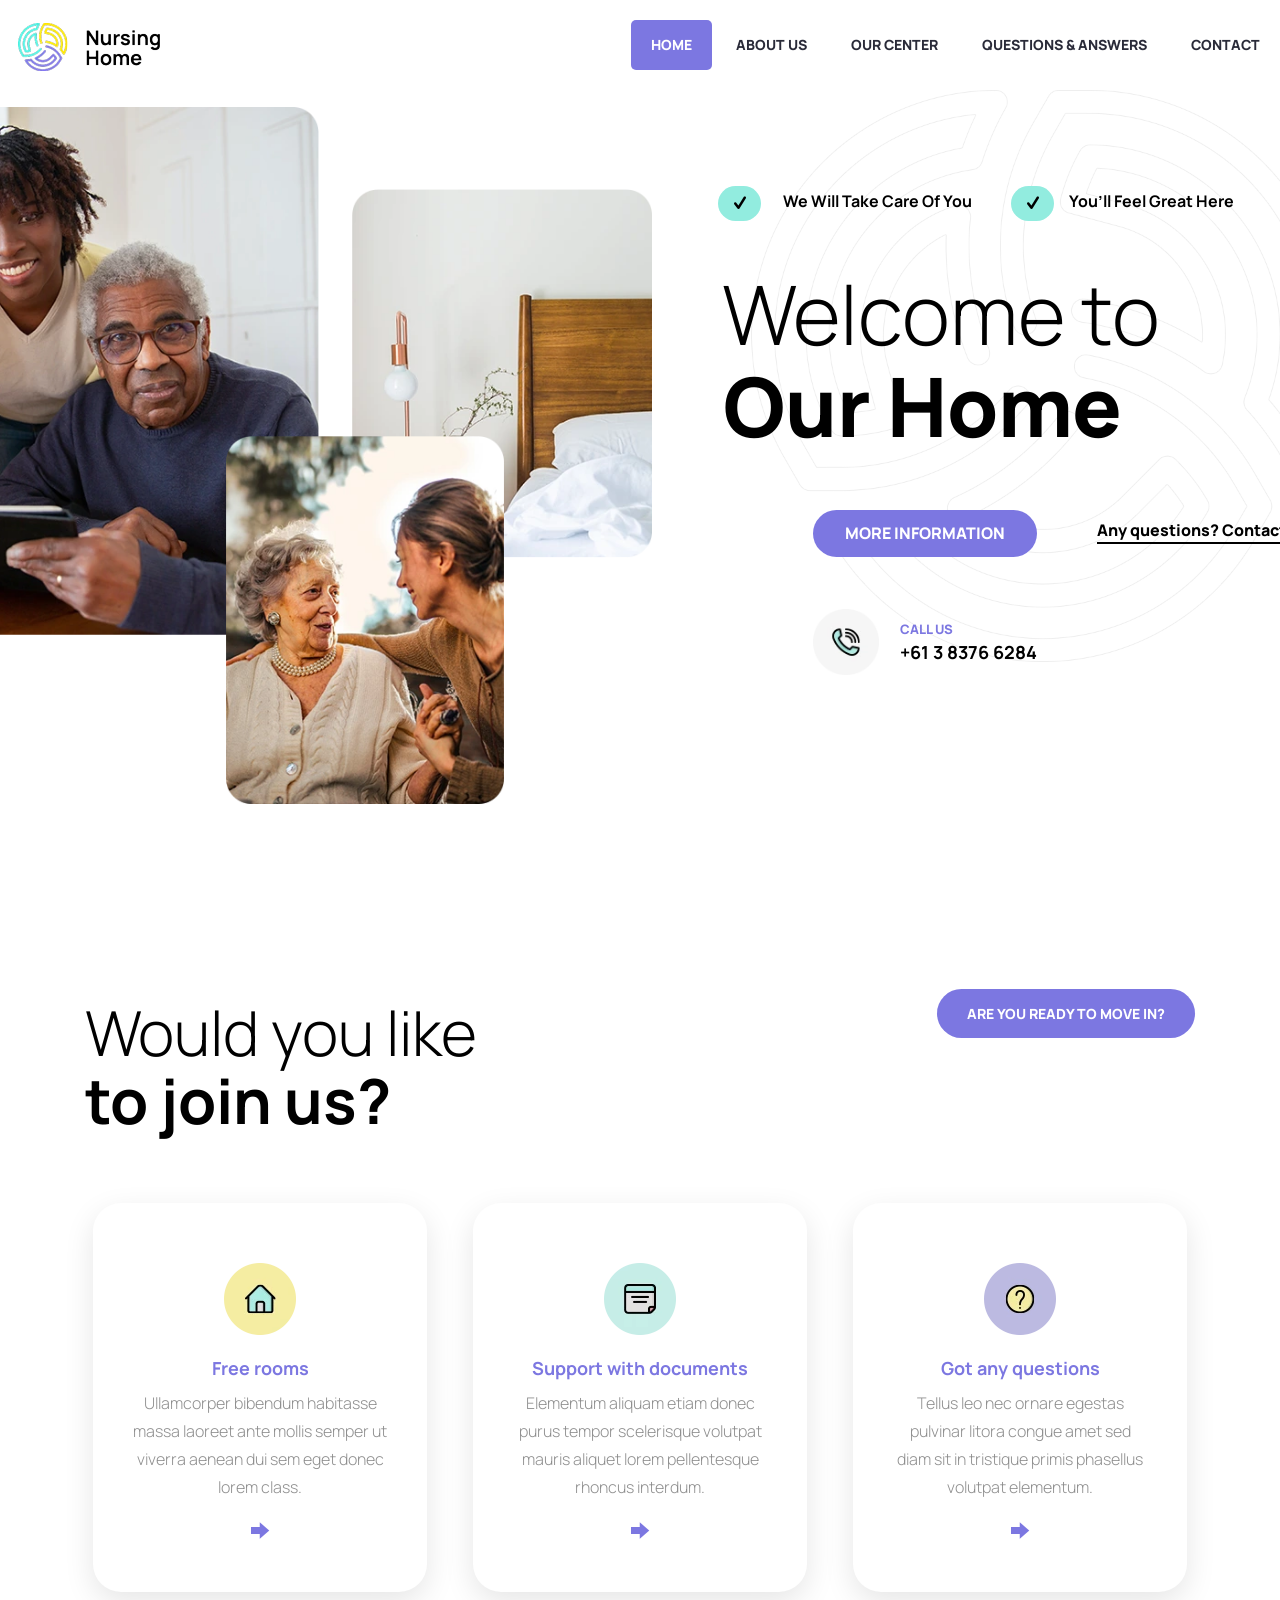
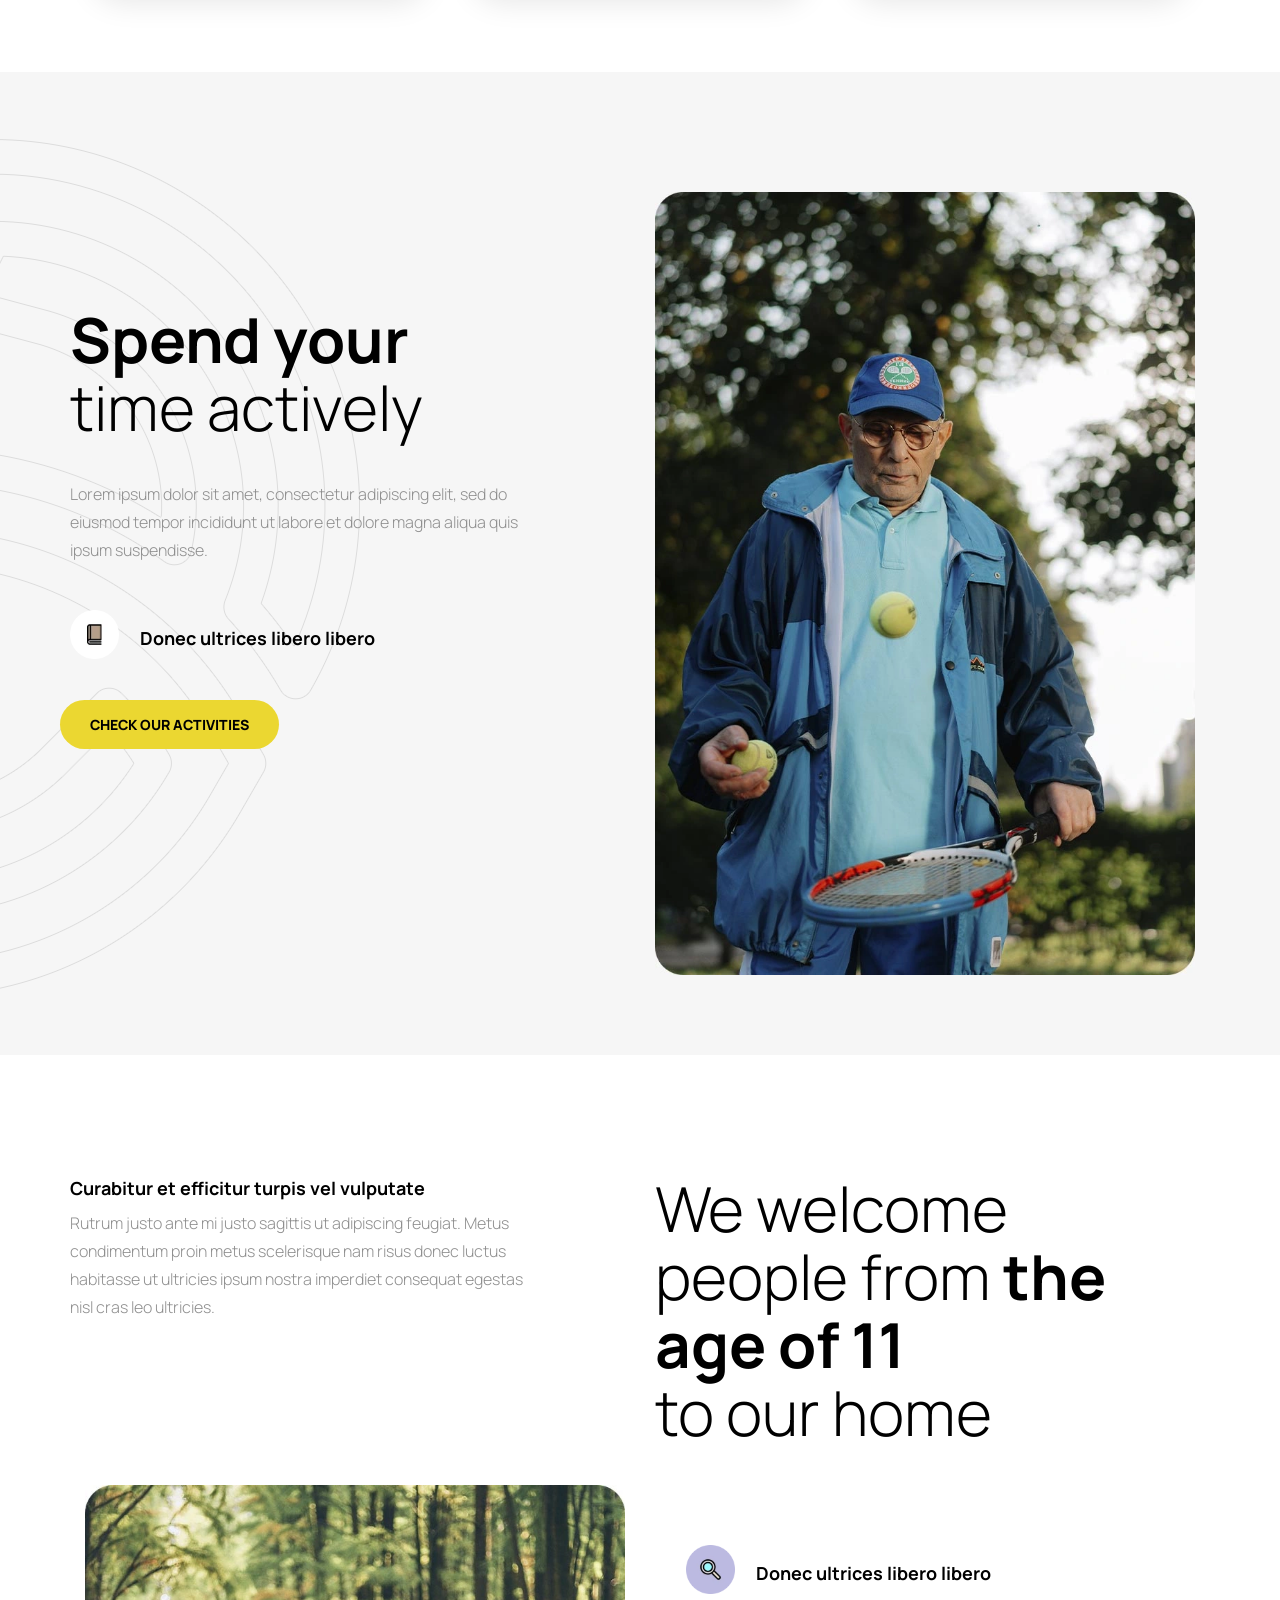
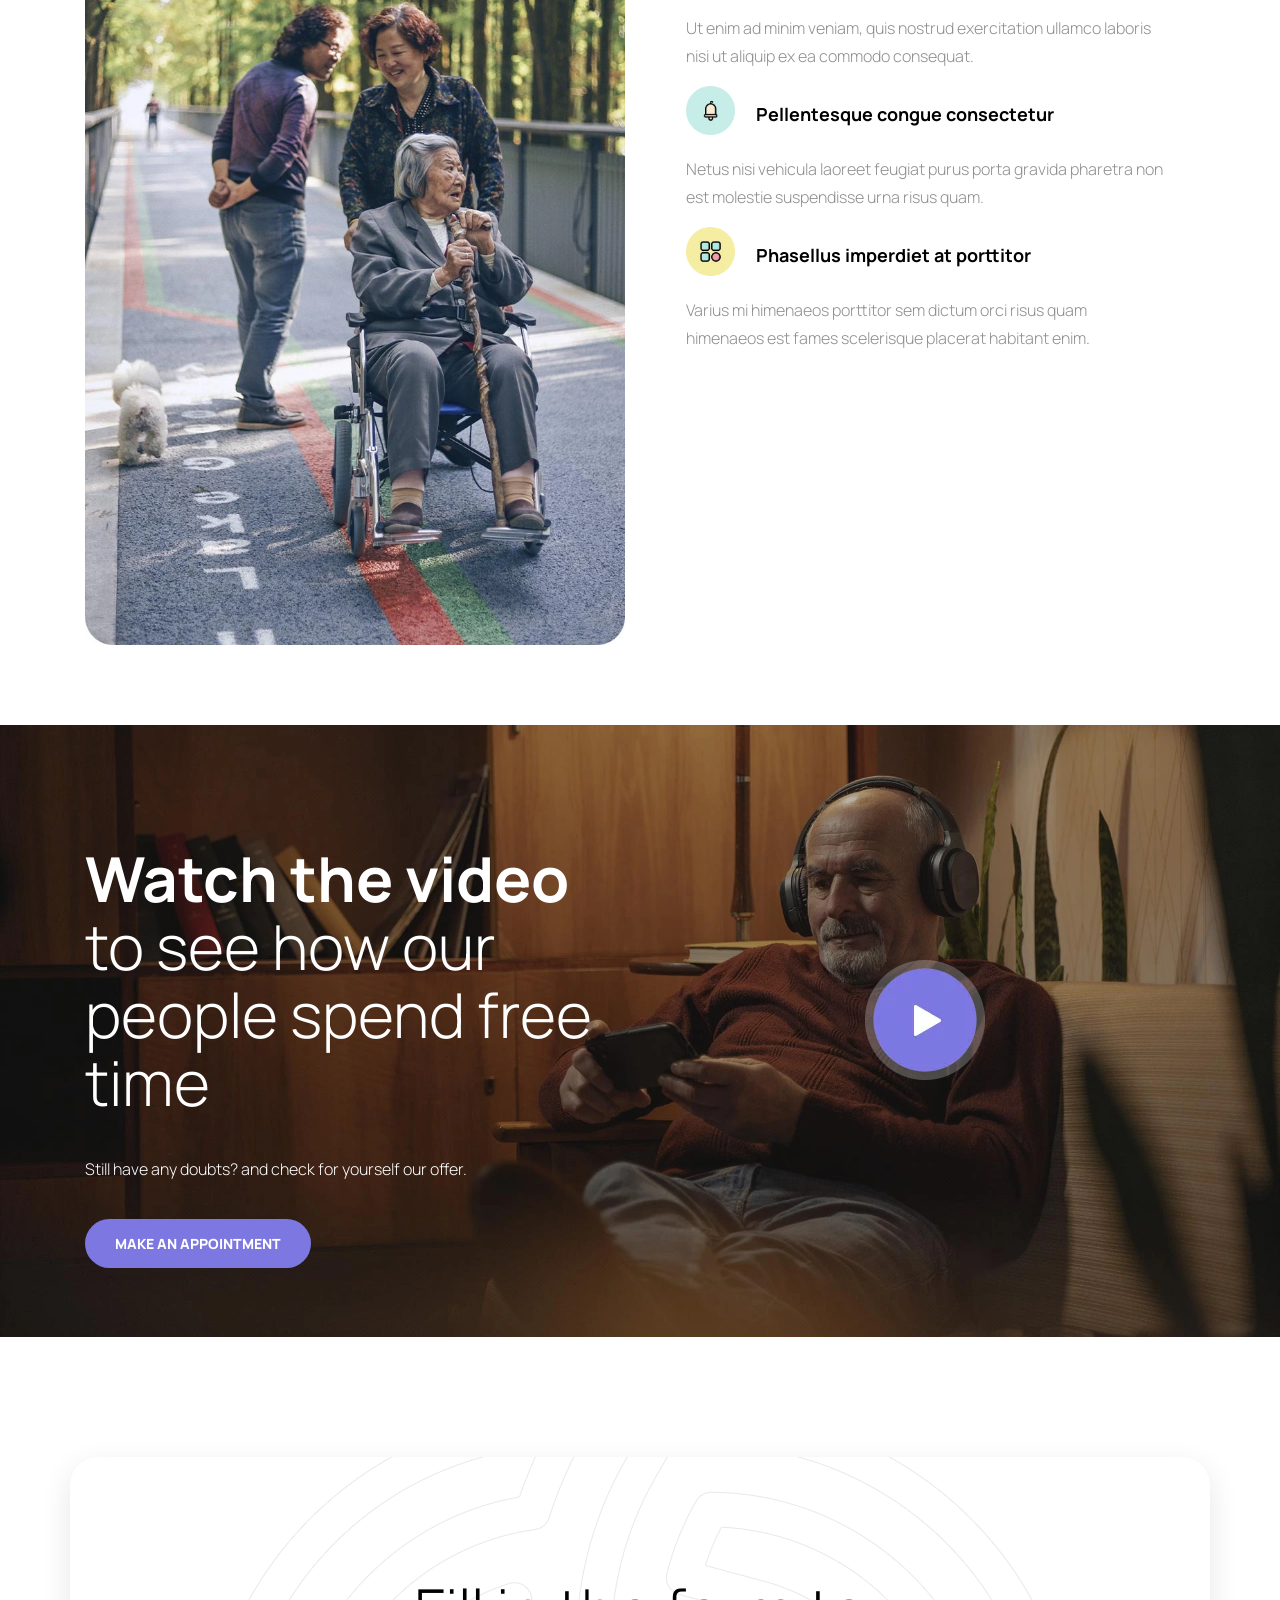
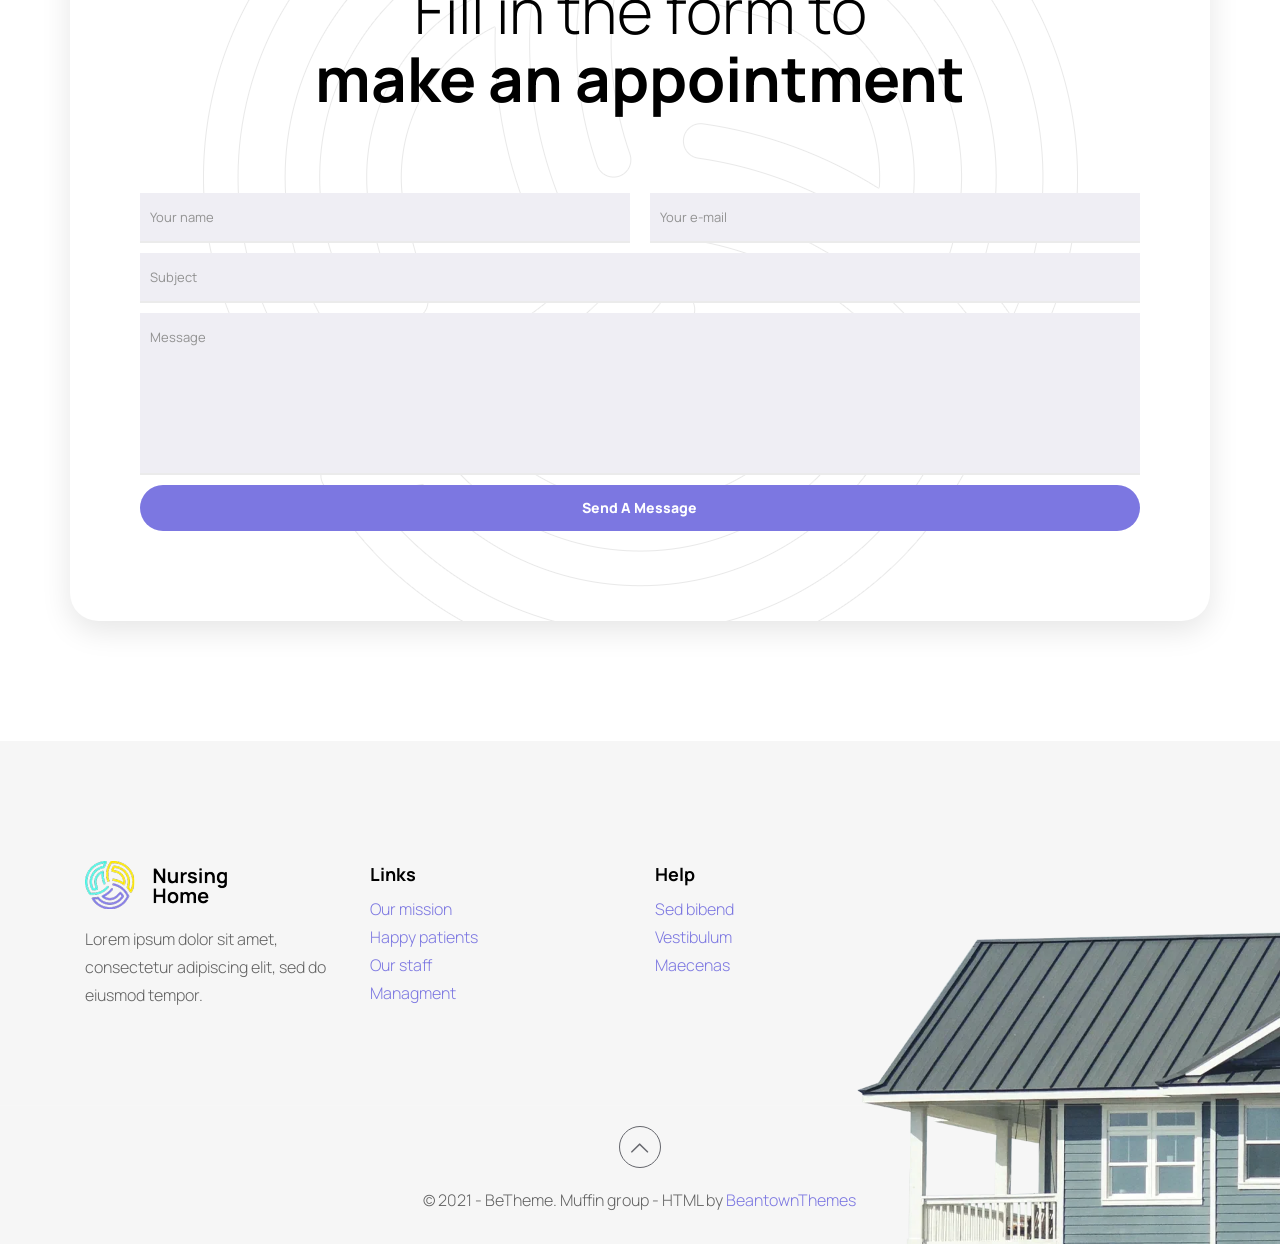
==== index.html @ b032a8e7 "setup baru" ====
<!DOCTYPE html>
<!--[if lt IE 7]><html class="no-js lt-ie10 lt-ie9 lt-ie8 lt-ie7"> <![endif]-->
<!--[if IE 7]><html class="no-js lt-ie10 lt-ie9 lt-ie8"> <![endif]-->
<!--[if IE 8]><html class="no-js lt-ie10 lt-ie9"> <![endif]-->
<!--[if IE 9]><html class="no-js lt-ie10"> <![endif]-->
<!--[if gt IE 8]><!-->
<html class="no-js">
<!--<![endif]-->

<head>
	<!-- Basic Page Needs -->
	<meta charset="utf-8">
	<title>Be</title>
	<meta name="description" content="">
	<meta name="author" content="">
	<!-- Mobile Specific Metas -->
	<meta name="viewport" content="width=device-width, initial-scale=1, maximum-scale=1">
	<!-- Favicons -->
	<link rel="shortcut icon" href="content/nursinghome/images/favicon.ico">
	<!-- FONTS -->
	<link rel='stylesheet' href='https://fonts.googleapis.com/css?family=Manrope:100,200,300,400,400italic,500,600,700,700italic,900'>
	<link rel='stylesheet' href='https://fonts.googleapis.com/css?family=Montserrat:100,200,300,400,400italic,500,600,700,700italic,900'>
	<!-- Bootstrap core CSS -->
	<link href="css/bootstrap.min.css" rel="stylesheet">
	<!--CSS -->
	<link rel='stylesheet' href='content/nursinghome/css/structure.css'>
	<link rel='stylesheet' href='content/nursinghome/css/nursinghome.css'>
	<!-- Revolution Slider -->
	<link rel="stylesheet" href="plugins/rs-plugin-6.custom/css/rs6.css"> </head>

<body class="home page template-slider style-simple button-custom layout-full-width no-content-padding no-shadows header-classic header-fw sticky-header sticky-tb-color ab-hide subheader-both-center menu-highlight menuo-right menuo-no-borders footer-copy-center mobile-tb-center mobile-side-slide mobile-mini-mr-ll tablet-sticky mobile-header-mini mobile-sticky be-page-10">
	<div id="Wrapper">
		<div id="Header_wrapper">
			<header id="Header">
				<div id="Top_bar">
					<div class="row">
						<div class="column one">
							<div class="top_bar_left clearfix">
								<div class="logo">
									<a id="logo" href="index-nursinghome.html" title="Nursinghome - Betheme" data-height="60" data-padding="15"><img class="logo-main scale-with-grid" src="content/nursinghome/images/nursinghome.webp" data-retina="content/nursinghome/images/retina-nursinghome.webp" data-height="48" alt="nursinghome" /><img class="logo-sticky scale-with-grid" src="content/nursinghome/images/nursinghome.webp" data-retina="content/nursinghome/images/retina-nursinghome.webp" data-height="48" alt="nursinghome" /><img class="logo-mobile scale-with-grid" src="content/nursinghome/images/nursinghome.webp" data-retina="content/nursinghome/images/retina-nursinghome.webp" data-height="48" alt="nursinghome" /><img class="logo-mobile-sticky scale-with-grid" src="content/nursinghome/images/nursinghome.webp" data-retina="content/nursinghome/images/retina-nursinghome.webp" data-height="48" alt="nursinghome" /></a>
								</div>
								<div class="menu_wrapper">
									<nav id="menu">
										<ul id="menu-main-menu" class="menu menu-main">
											<li class="current-menu-item"> <a href="content/nursinghome/index-nursinghome.html"><span>HOME</span></a> </li>
											<li> <a href="content/nursinghome/about.html"><span>ABOUT US</span></a> </li>
											<li> <a href="content/nursinghome/center.html"><span>OUR CENTER</span></a> </li>
											<li> <a href="content/nursinghome/QA.html"><span>QUESTIONS &#038; ANSWERS</span></a> </li>
											<li> <a href="content/nursinghome/contact.html"><span>CONTACT</span></a> </li>
										</ul>
									</nav><a class="responsive-menu-toggle" href="#" aria-label="Mobile menu"><i class="icon-menu-fine" aria-hidden="true"></i></a> </div>
							</div>
						</div>
					</div>
				</div>
				<div class="mfn-main-slider mfn-rev-slider">
					<!-- START Home Nursinghome REVOLUTION SLIDER 6.5.5 -->
					<p class="rs-p-wp-fix"></p>
					<rs-module-wrap id="rev_slider_1_1_wrapper" data-source="gallery" style="visibility:hidden;background:transparent;padding:0;margin:0px auto;margin-top:0;margin-bottom:0;">
						<rs-module id="rev_slider_1_1" data-version="6.5.5">
							<rs-slides>
								<rs-slide style="position: absolute;" data-key="rs-1" data-title="Slide" data-in="o:0;" data-out="a:false;"> <img src="content/nursinghome/images/dummy.png" class="rev-slidebg tp-rs-img rs-lazyload" data-lazyload="content/nursinghome/images/nursinghome-section-bg1.webp" data-bg="p:right top;f:contain;">
									<!--
										-->
									<rs-layer id="slider-1-slide-1-layer-0" data-type="image" data-rsp_ch="on" data-xy="x:c;xo:-560px,-560px,-100px,-100px;yo:19px,19px,16px,16px;" data-text="w:normal;s:20,20,9,9;l:0,0,12,12;" data-dim="w:417px,417px,300px,300px;h:578px,578px,416px,416px;" data-frame_999="o:0;st:w;" style="z-index:8;"><img src="content/nursinghome/images/dummy.png" class="tp-rs-img rs-lazyload" width="417" height="578" data-lazyload="content/nursinghome/images/nursinghome-slider-pic2.webp"> </rs-layer>
									<!--

										-->
									<rs-layer id="slider-1-slide-1-layer-1" data-type="image" data-rsp_ch="on" data-xy="x:c;xo:-300px,-300px,50px,50px;yo:379px,379px,281px,281px;" data-text="w:normal;s:20,20,9,9;l:0,0,12,12;" data-dim="w:304px,304px,147px,147px;h:403px,403px,195px,195px;" data-frame_999="o:0;st:w;" style="z-index:10;"><img src="content/nursinghome/images/dummy.png" class="tp-rs-img rs-lazyload" width="304" height="403" data-lazyload="content/nursinghome/images/nursinghome-slider-pic3.webp"> </rs-layer>
									<!--

										-->
									<rs-layer id="slider-1-slide-1-layer-2" data-type="image" data-rsp_ch="on" data-xy="x:c;xo:-150px,-150px,150px,150px;yo:109px,109px,181px,181px;" data-text="w:normal;s:20,20,9,9;l:0,0,12,12;" data-dim="w:328px,328px,158px,158px;h:404px,404px,196px,196px;" data-frame_999="o:0;st:w;" style="z-index:9;"><img src="content/nursinghome/images/dummy.png" class="tp-rs-img rs-lazyload" width="328" height="404" data-lazyload="content/nursinghome/images/nursinghome-slider-pic1.webp"> </rs-layer>
									<!--

										-->
									<rs-layer id="slider-1-slide-1-layer-3" data-type="text" data-color="#7c77e1" data-rsp_ch="on" data-xy="xo:985px,985px,320px,320px;y:t,t,b,b;yo:580px,580px,104px,104px;" data-text="w:normal;s:14,14,20,20;l:20;fw:800;" data-frame_999="o:0;st:w;" style="z-index:19;font-family:'Manrope';"> CALL US </rs-layer>
									<!--

										-->
									<rs-layer id="slider-1-slide-1-layer-4" data-type="object" data-rsp_ch="on" data-xy="xo:50px,50px,24px,24px;yo:50px,50px,24px,24px;" data-text="w:normal;s:20,20,9,9;l:0,0,12,12;" data-frame_999="o:0;st:w;" style="z-index:11;font-family:'Roboto';"></rs-layer>
									<!--

										-->
									<rs-layer id="slider-1-slide-1-layer-5" data-type="text" data-color="#000000" data-rsp_ch="on" data-xy="x:c;xo:110px,110px,53px,53px;yo:105px,105px,50px,50px;" data-text="w:normal;s:20,20,9,9;l:25,25,12,12;fw:700;a:center;" data-vbility="t,t,f,t" data-padding="t:7,7,3,3;r:10,10,5,5;b:7,7,3,3;l:10,10,5,5;" data-border="bor:45px,45px,45px,45px;" data-frame_999="o:0;st:w;" style="z-index:13;background-color:#92ecdf;font-family:'Roboto';"> <i class="icon-check"></i> </rs-layer>
									<!--

										-->
									<rs-layer id="slider-1-slide-1-layer-6" data-type="text" data-color="#000000" data-rsp_ch="on" data-xy="x:c;xo:260px,260px,416px,416px;yo:110px,110px,53px,53px;" data-text="w:normal;s:18,18,8,8;l:25,25,12,12;fw:700;" data-vbility="t,t,f,t" data-frame_999="o:0;st:w;" style="z-index:17;font-family:'Manrope';"> We Will Take Care Of You </rs-layer>
									<!--

										-->
									<rs-layer id="slider-1-slide-1-layer-7" data-type="text" data-color="#000000" data-rsp_ch="on" data-xy="x:c;xo:430px,430px,208px,208px;yo:105px,105px,50px,50px;" data-text="w:normal;s:20,20,9,9;l:25,25,12,12;fw:700;a:center;" data-vbility="t,t,f,t" data-padding="t:7,7,3,3;r:10,10,5,5;b:7,7,3,3;l:10,10,5,5;" data-border="bor:45px,45px,45px,45px;" data-frame_999="o:0;st:w;" style="z-index:12;background-color:#92ecdf;font-family:'Roboto';"> <i class="icon-check"></i> </rs-layer>
									<!--

										-->
									<rs-layer id="slider-1-slide-1-layer-8" data-type="text" data-color="#000000" data-rsp_ch="on" data-xy="x:c;xo:560px,560px,271px,271px;yo:110px,110px,53px,53px;" data-text="w:normal;s:18,18,8,8;l:25,25,12,12;fw:700;" data-vbility="t,t,f,t" data-frame_999="o:0;st:w;" style="z-index:14;font-family:'Manrope';"> You’ll Feel Great Here </rs-layer>
									<!--

										-->
									<rs-layer id="slider-1-slide-1-layer-9" data-type="text" data-color="#000000" data-rsp_ch="on" data-xy="x:c;xo:330px,330px,0,330px;y:t,t,b,b;yo:200px,200px,385px,385px;" data-text="w:normal;s:90;l:92,92,90,90;fw:300;" data-frame_999="o:0;st:w;" style="z-index:16;font-family:'Manrope';"> Welcome to </rs-layer>
									<!--

										-->
									<rs-layer id="slider-1-slide-1-layer-10" data-type="text" data-color="#000000" data-rsp_ch="on" data-xy="x:c;xo:310px,310px,0,310px;y:t,t,b,b;yo:300px,300px,294px,294px;" data-text="w:normal;s:90;l:92,92,90,90;fw:800;" data-frame_999="o:0;st:w;" style="z-index:15;font-family:'Manrope';"> Our Home </rs-layer>
									<!--

										--><a id="slider-1-slide-1-layer-11" class="rs-layer rev-btn" href="content/nursinghome/about.html" target="_self" data-type="button" data-rsp_ch="on" data-xy="x:l,l,c,c;xo:890px,890px,0,890px;y:t,t,b,b;yo:460px,460px,224px,224px;" data-text="w:normal;s:18,18,25,25;l:40,40,25,25;fw:800;" data-dim="minh:0px,0px,none,0px;" data-padding="t:5,5,10,10;r:35,35,32,32;b:5,5,10,10;l:35,35,32,32;" data-border="bor:36px,36px,36px,36px;" data-frame_999="o:0;st:w;" data-frame_hover="c:#fff;bgc:#6660dc;gs:sliding;bor:36px,36px,36px,36px;bri:120%;" style="z-index:20;background-color:#7c77e1;font-family:'Manrope';">MORE INFORMATION </a>
									<!--

										--><a id="slider-1-slide-1-layer-12" class="rs-layer" href="content/nursinghome/contact.html" target="_self" data-type="text" data-color="#000000" data-rsp_ch="on" data-xy="x:l,l,c,c;xo:1200px,1200px,0,1200px;y:t,t,b,b;yo:470px,470px,154px,154px;" data-text="w:normal;s:18,18,20,20;l:25,25,24,24;fw:800;" data-border="bos:solid;boc:#000;bow:0,0,2px,0;" data-frame_999="o:0;st:w;" style="z-index:21;font-family:'Manrope';">Any questions? Contact us </a>
									<!--

										-->
									<rs-layer id="slider-1-slide-1-layer-13" data-type="image" data-rsp_ch="on" data-xy="xo:890px,890px,240px,240px;y:t,t,b,b;yo:568px,568px,64px,64px;" data-text="w:normal;s:20,20,9,9;l:0,0,12,12;" data-dim="w:72px,72px,60px,60px;h:72px,72px,60px,60px;" data-frame_999="o:0;st:w;" style="z-index:22;"><img src="content/nursinghome/images/dummy.png" class="tp-rs-img rs-lazyload" width="72" height="72" data-lazyload="content/nursinghome/images/nursinghome-home-icon1.webp"> </rs-layer>
									<!--

										--><a id="slider-1-slide-1-layer-14" class="rs-layer" href="tel:+61383766284" target="_self" data-type="text" data-color="#000000" data-rsp_ch="on" data-xy="xo:985px,985px,320px,320px;y:t,t,b,b;yo:605px,605px,64px,64px;" data-text="w:normal;s:20,20,24,24;l:20,20,24,24;fw:700;" data-frame_999="o:0;st:w;" style="z-index:18;font-family:'Manrope';">+61 3 8376 6284 </a>
									<!--
										-->
								</rs-slide>
							</rs-slides>
						</rs-module>
					</rs-module-wrap>
					<!-- END REVOLUTION SLIDER -->
				</div>
			</header>
		</div>
		<div id="Content">
			<div class="section mcb-section equal-height-wrap container" style="padding-top:40px;padding-bottom:40px">
				<div class="row">
					<div class="col-md-6 valign-top clearfix" data-col="one-second">
						<div class="column_attr clearfix mobile_align_center">
							<h2>Would you like
														<br/>
														<b>to join us?</b></h2> </div>
					</div>
					<div class="col-md-6 valign-bottom clearfix" data-col="one-second">
						<div class="column_attr clearfix align_right mobile_align_center"> <a class="button button_size_2 button_theme" href="content/nursinghome/QA.html"><span class="button_label">ARE YOU READY TO MOVE IN?</span></a> </div>
					</div>
				</div>
			</div>
			<div class="section mcb-section container" style="padding-bottom:80px">
				<div class="row text-center">
					<div class="col-12">
						<hr class="no_line" style="margin:0 auto 20px"> </div>
					<div class="col-md-4" data-col="one-third" style="padding:0 2%">
						<div class="hover_color">
							<div class="hover_color_bg">
								<a href="content/nursinghome/center.html">
									<div class="hover_color_wrapper" style="padding:60px 40px 45px;"><img class="scale-with-grid" src="content/nursinghome/images/nursinghome-home-icon2.webp" />
										<hr class="no_line" style="margin: 0 auto 20px auto" />
										<h5 style="color: #7c77e1">Free rooms </h5>
										<p style="color: #8f8f8f;"> Ullamcorper bibendum habitasse massa laoreet ante mollis semper ut viverra aenean dui sem eget donec lorem class. </p>
										<hr class="no_line" style="margin: 0 auto 10px auto" /> <span class="single_icon themecolor"><i style="font-size:25px;line-height:25px;" class="icon-right"></i></span> </div>
								</a>
							</div>
						</div>
					</div>
					<div class="col-md-4" data-col="one-third" style="padding:0 2%">
						<div class="hover_color">
							<div class="hover_color_bg">
								<a href="content/nursinghome/contact.html">
									<div class="hover_color_wrapper" style="padding:60px 40px 45px;"><img class="scale-with-grid" src="content/nursinghome/images/nursinghome-home-icon4.webp" />
										<hr class="no_line" style="margin: 0 auto 20px auto" />
										<h5 style="color: #7c77e1">Support with documents</h5>
										<p style="color: #8f8f8f;"> Elementum aliquam etiam donec purus tempor scelerisque volutpat mauris aliquet lorem pellentesque rhoncus interdum. </p>
										<hr class="no_line" style="margin: 0 auto 10px auto" /> <span class="single_icon themecolor"><i style="font-size:25px;line-height:25px;" class="icon-right"></i></span> </div>
								</a>
							</div>
						</div>
					</div>
					<div class="col-md-4" data-col="one-third" style="padding:0 2%">
						<div class="hover_color">
							<div class="hover_color_bg">
								<a href="content/nursinghome/QA.html">
									<div class="hover_color_wrapper" style="padding:60px 40px 45px;"><img class="scale-with-grid" src="content/nursinghome/images/nursinghome-home-icon3.webp" />
										<hr class="no_line" style="margin: 0 auto 20px auto" />
										<h5 style="color: #7c77e1">Got any questions</h5>
										<p style="color: #8f8f8f;"> Tellus leo nec ornare egestas pulvinar litora congue amet sed diam sit in tristique primis phasellus volutpat elementum. </p>
										<hr class="no_line" style="margin: 0 auto 10px auto" /> <span class="single_icon themecolor"><i style="font-size:25px;line-height:25px;" class="icon-right"></i></span> </div>
								</a>
							</div>
						</div>
					</div>
				</div>
			</div>
			<div class="section mcb-section equal-height-wrap" style="padding-top:120px;padding-bottom:80px;background-color:#f6f6f6;background-image:url(content/nursinghome/images/nursinghome-section-bg2.webp);background-repeat:no-repeat;background-position:left center">
				<div class="container">
					<div class="row">
						<div class="col-md-6 valign-middle clearfix" data-col="one-second" style="padding:10% 10% 0 0">
							<div class="row">
								<div class="col-12">
									<h2><b>Spend your </b>
														<br/>
														time actively </h2> </div>
								<div class="col-12">
									<hr class="no_line" style="margin: 0 auto 30px auto" /> </div>
								<div class="col-12">
									<p> Lorem ipsum dolor sit amet, consectetur adipiscing elit, sed do eiusmod tempor incididunt ut labore et dolore magna aliqua quis ipsum suspendisse. </p>
								</div>
								<div class="col-12">
									<hr class="no_line" style="margin: 0 auto 30px auto" /> </div>
								<div class="col-12">
									<div class="column_attr clearfix bg-contain" style="background-image:url('content/nursinghome/images/nursinghome-home-icon5.webp');background-repeat:no-repeat;background-position:left top;padding:15px 0 0px 70px;">
										<h5>Donec ultrices libero libero</h5> </div>
								</div>
								<div class="col-12">
									<hr class="no_line" style="margin: 0 auto 50px auto" /> </div>
								<div class="column mcb-column one column_button"> <a class="button button_size_2" href="content/nursinghome/about.html"><span class="button_label">CHECK OUR ACTIVITIES</span></a> </div>
							</div>
						</div>
						<div class="col-md-6 valign-top clearfix" data-col="one-second">
							<div class="image_frame image_item no_link scale-with-grid no_border">
								<div class="image_wrapper"><img class="scale-with-grid" src="content/nursinghome/images/nursinghome-home-pic1.webp" alt="nursinghome-home-pic1" width="780" height="1131" /> </div>
							</div>
						</div>
					</div>
				</div>
			</div>
			<div class="section mcb-section container" style="padding-top:120px;padding-bottom:80px">
				<div class="row">
					<div class="col-md-6 valign-top clearfix" data-col="one-second" style="padding:0 10% 0 0">
						<div class="column_attr clearfix mobile_align_center">
							<h5>Curabitur et efficitur turpis vel vulputate</h5>
							<p> Rutrum justo ante mi justo sagittis ut adipiscing feugiat. Metus condimentum proin metus scelerisque nam risus donec luctus habitasse ut ultricies ipsum nostra imperdiet consequat egestas nisl cras leo ultricies. </p>
						</div>
					</div>
					<div class="col-md-6 valign-top clearfix" data-col="one-second">
						<div class="column_attr clearfix mobile_align_center">
							<h2>We welcome people from <b>the age of <span class="counter-inline animate-math"><span class="number" data-to="52">52</span></span></b>
														<br/>
														to our home</h2> </div>
					</div>
					<div class="col-12">
						<hr class="no_line" style="margin: 0 auto 30px auto" /> </div>
					<div class="col-md-6 valign-top clearfix" data-col="one-second">
						<div class="image_frame image_item no_link scale-with-grid no_border">
							<div class="image_wrapper"><img class="scale-with-grid" src="content/nursinghome/images/nursinghome-home-pic2.webp" alt="nursinghome-home-pic2" width="780" height="1098" /> </div>
						</div>
					</div>
					<div class="col-md-6 valign-top clearfix" data-col="one-second" style="padding:60px 4% 0">
						<div class="row">
							<div class="col-12 column-margin-10px">
								<div class="column_attr clearfix bg-contain" style="background-image:url('content/nursinghome/images/nursinghome-home-icon6.webp');background-repeat:no-repeat;background-position:left top;padding:15px 0 0px 70px;">
									<h5>Donec ultrices libero libero</h5> </div>
							</div>
							<div class="col-12">
								<hr class="no_line" style="margin: 0 auto 20px auto" />
								<p> Ut enim ad minim veniam, quis nostrud exercitation ullamco laboris nisi ut aliquip ex ea commodo consequat. </p>
							</div>
							<div class="col-12 column-margin-10px">
								<div class="column_attr clearfix bg-contain" style="background-image:url('content/nursinghome/images/nursinghome-home-icon7.webp');background-repeat:no-repeat;background-position:left top;padding:15px 0 0px 70px;">
									<h5>Pellentesque congue consectetur</h5> </div>
							</div>
							<div class="col-12">
								<hr class="no_line" style="margin: 0 auto 20px auto" />
								<p> Netus nisi vehicula laoreet feugiat purus porta gravida pharetra non est molestie suspendisse urna risus quam. </p>
							</div>
							<div class="col-12 column-margin-10px">
								<div class="column_attr clearfix bg-contain" style="background-image:url('content/nursinghome/images/nursinghome-home-icon8.webp');background-repeat:no-repeat;background-position:left top;padding:15px 0 0px 70px;">
									<h5>Phasellus imperdiet at porttitor</h5> </div>
							</div>
							<div class="col-12">
								<hr class="no_line" style="margin: 0 auto 20px auto" />
								<p> Varius mi himenaeos porttitor sem dictum orci risus quam himenaeos est fames scelerisque placerat habitant enim. </p>
							</div>
						</div>
					</div>
				</div>
			</div>
			<div class="section mcb-section equal-height-wrap bg-cover" style="padding-top:120px;padding-bottom:80px;background-image:url(content/nursinghome/images/nursinghome-section-bg3.webp);background-repeat:no-repeat;background-position:center top">
				<div class="container">
					<div class="row">
						<div class="col-md-6 valign-top clearfix" data-col="one-second">
							<div class="row">
								<div class="col-12">
									<div class="column_attr clearfix mobile_align_center">
										<h2 style="color: #FFF;"><b>Watch the video</b>
														<br>
														to see how our people spend free time</h2> </div>
								</div>
								<div class="col-12">
									<div class="column_attr clearfix mobile_align_center">
										<hr class="no_line" style="margin: 0 auto 30px auto" />
										<p style="color: #FFF;"> Still have any doubts? <span class="tooltip tooltip-txt" data-tooltip="The meeting is non-binding and cash free.">Make an appoitment</span> and check for yourself our offer. </p>
									</div>
								</div>
								<div class="col-12">
									<hr class="no_line" style="margin: 0 auto 30px auto" />
									<div class="column_attr clearfix mobile_align_center"> <a class="button button_size_2 button_theme" href="content/nursinghome/contact.html"><span class="button_label">MAKE AN APPOINTMENT</span></a> </div>
								</div>
							</div>
						</div>
						<div class="col-md-6 valign-middle clearfix" data-col="one-second" style="padding-top:10%;">
							<div class="hover_box">
								<a href="https://www.youtube.com/watch?v=2GonstCjvkY" rel="prettyphoto">
									<div class="hover_box_wrapper"><img class="visible_photo scale-with-grid" src="content/nursinghome/images/nursinghome-home-iconplay.webp" /><img class="hidden_photo scale-with-grid" src="content/nursinghome/images/nursinghome-home-iconplay2.webp" /> </div>
								</a>
							</div>
						</div>
					</div>
				</div>
			</div>
			<div class="section mcb-section" style="padding-top:120px;padding-bottom:120px">
				<div class="container">
					<div class="row">
						<div class="col-12 text-center" data-col="one" style="padding:120px 60px 80px;background-color:#fff;background-image:url(content/nursinghome/images/nursinghome-wrap-bg1.webp);background-repeat:no-repeat;background-position:center;border-radius: 28px; box-shadow: 0px 10px 30px 0px rgba(0,0,0,0.1);">
							<h2>Fill in the form to
														<br/>
														<b>make an appointment</b></h2>
							<hr class="no_line" style="margin: 0 auto 80px auto" />
							<div id="contactWrapper">
								<div id="contactform">
									<form method="post" id="reused_form">
										<!-- One Second (1/2) Column -->
										<div class="column one-second">
											<input placeholder="Your name" id="name" type="text" name="Name" required maxlength="50"> </div>
										<!-- One Second (1/2) Column -->
										<div class="column one-second">
											<input placeholder="Your e-mail" id="email" type="email" name="Email" required maxlength="50"> </div>
										<div class="column one">
											<input placeholder="Subject" id="subject" type="text" name="Subject" maxlength="50"> </div>
										<div class="column one">
											<textarea placeholder="Message" id="message" name="Message" rows="5" maxlength="6000" required></textarea>
										</div>
										<div class="column one">
											<button class="button-primary" id="submit" type="submit">Send A Message</button>
										</div>
									</form>
									<div id="success_message" style="display:none">
										<h3>Submitted the form successfully!</h3>
										<p>We will get back to you soon.</p>
									</div>
									<div id="error_message" style="width:100%; height:100%; display:none;">
										<h3>Error</h3> Sorry there was an error sending your form.</div>
								</div>
							</div>
						</div>
					</div>
				</div>
			</div>
		</div>
		<footer id="Footer" class="clearfix">
			<div class="container">
				<div class="row">
					<div class="col-12">
						<hr class="no_line" style="margin:0 auto 120px"> </div>
					<div class="col-md-3">
						<figure class="wp-block-image size-full wp-image-21"><img loading="lazy" width="142" height="48" src="content/nursinghome/images/nursinghome.webp" class="wp-image-150" /> </figure>
						<p> Lorem ipsum dolor sit amet, consectetur adipiscing elit, sed do eiusmod tempor. </p>
					</div>
					<div class="col-md-3">
						<h5>Links</h5> <a href="#">Our mission</a>
						<br> <a href="#">Happy patients</a>
						<br> <a href="#">Our staff</a>
						<br> <a href="#">Managment</a> </p>
					</div>
					<div class="col-md-3">
						<h5>Help</h5>
						<p> <a href="#">Sed bibend</a>
							<br> <a href="#">Vestibulum</a>
							<br> <a href="#">Maecenas</a> </p>
					</div>
					<div class="col-12">
						<hr class="no_line" style="margin:0 auto 80px"> </div>
				</div>
			</div>
			<div class="footer_copy">
				<div class="container">
					<div class="column one"> <a id="back_to_top" class="footer_button" href="#"><i class="icon-up-open-big"></i></a>
						<div class="copyright"> &copy; 2021 - BeTheme. Muffin group - HTML by <a target="_blank" rel="nofollow" href="https://1.envato.market/9ZxXY">BeantownThemes</a> </div>
					</div>
				</div>
			</div>
		</footer>
	</div>
	<div id="Side_slide" class="right light" data-width="250">
		<div class="close-wrapper"> <a href="#" class="close"><i class="icon-cancel-fine"></i></a> </div>
		<div class="extras">
			<div class="extras-wrapper"></div>
		</div>
		<div class="menu_wrapper"></div>
	</div>
	<div id="body_overlay"></div>
	<!-- JS -->
	<script src="js/jquery-3.6.0.min.js"></script>
	<script src="js/jquery-migrate-3.4.0.min.js"></script>
	<script src="js/mfn.menu.js"></script>
	<script src="js/jquery.plugins.js"></script>
	<script src="js/jquery.jplayer.min.js"></script>
	<script src="js/animations/animations.js"></script>
	<script src="js/translate3d.js"></script>
	<script src="js/scripts.js"></script>
	<script src="plugins/rs-plugin-6.custom/js/revolution.tools.min.js"></script>
	<script src="plugins/rs-plugin-6.custom/js/rs6.min.js"></script>
	<script type="text/javascript">
	var revapi1, tpj;

	function revinit_revslider11() {
		jQuery(function() {
			tpj = jQuery;
			revapi1 = tpj("#rev_slider_1_1");
			if(revapi1 == undefined || revapi1.revolution == undefined) {
				revslider_showDoubleJqueryError("rev_slider_1_1");
			} else {
				revapi1.revolution({
					sliderLayout: "fullwidth",
					visibilityLevels: "1240,1240,778,778",
					gridwidth: "1400,1400,778,778",
					gridheight: "950,950,1100,1100",
					spinner: "spinner12",
					perspective: 600,
					perspectiveType: "global",
					spinnerclr: "#13d5ff",
					editorheight: "950,768,1100,720",
					responsiveLevels: "1240,1240,778,778",
					progressBar: {
						disableProgressBar: true
					},
					navigation: {
						onHoverStop: false
					},
					fallbacks: {
						allowHTML5AutoPlayOnAndroid: true
					},
				});
			}
		});
	} // End of RevInitScript
	var once_revslider11 = false;
	if(document.readyState === "loading") {
		document.addEventListener('readystatechange', function() {
			if((document.readyState === "interactive" || document.readyState === "complete") && !once_revslider11) {
				once_revslider11 = true;
				revinit_revslider11();
			}
		});
	} else {
		once_revslider11 = true;
		revinit_revslider11();
	}
	</script>
</body>

</html>
---- content/nursinghome/css/structure.css ----
@import "../../../css/mfn-icons.css"; 
@import "../../../css/pretty.css"; 
/*
|--------------------------------------------------------------------------
| Be
| Structure styles
| http://BeantownThemes.com
| http://themeforest.net/user/BeantownThemes
|--------------------------------------------------------------------------
| 1.0 Grid
| 2.0 Layout
| 3.0 Responsive-1240
| 4.0 Responsive
|
*/


/*
|--------------------------------------------------------------------------
|  1.0 Grid
|  
|--------------------------------------------------------------------------
|
| 
|
*/


/* #Base 1200 Grid
================================================== */

body {
	min-width: 1240px;
	padding: 25px 0;
}
#Wrapper {
	width: 1240px;
	margin: 0px auto;
	overflow: hidden;
}
.layout-full-width {
	padding: 0;
}
.layout-full-width #Wrapper {
	width: 100% !important;
	margin: 0 !important;
}

/* #Content
=============================== */

#Content {
	width: 100%;
}
body:not(.template-slider) #Content {
	padding-top: 30px;
}
.section {
	position: relative;
}
.section_wrapper, .container {
	width: 1200px;
	margin: 0 auto;
	position: relative;
}
.section_wrapper:after, .container:after {
	clear: both;
	content: " ";
	display: block;
	height: 0;
	visibility: hidden;
}
.column, .columns {
	float: left;
	margin: 0 1% 40px;
}
.column.column_divider, .column-margin-0px .column {
	margin-bottom: 0;
}
.column-margin-10px .column {
	margin-bottom: 10px;
}
.column-margin-20px .column {
	margin-bottom: 20px;
}
.column-margin-30px .column {
	margin-bottom: 30px;
}
.column-margin-40px .column {
	margin-bottom: 40px;
}
.column-margin-50px .column {
	margin-bottom: 50px;
}
.the_content_wrapper {
	margin: 0 1%;
}
.column_content .the_content_wrapper {
	margin: 0;
}
.column_attr.align_left {
	text-align: left;
}
.column_attr.align_right {
	text-align: right;
}
.column_attr.align_center {
	text-align: center;
}
.column_attr.align_justify {
	text-align: justify;
}
.extra_content .the_content_wrapper {
	margin: 0 1% 40px;
}

/* .with_aside */

.with_aside .content_wrapper {
	width: 1200px;
	margin: 0 auto;
}
.with_aside .sections_group {
	width: 75%;
	float: left;
}
.with_aside .section_wrapper {
	width: 100%;
}
.with_aside .four.columns {
	float: right;
}
.aside_left .sections_group {
	float: right;
}
.aside_left .four.columns {
	float: left;
}

/* both sidebars | .aside_both */

.aside_both .sections_group {
	width: 60%;
	margin-left: 20%;
}
.aside_both .sidebar.columns {
	width: 18%;
}
.aside_both .sidebar-1 {
	float: left !important;
	margin-left: -79%;
}

/* sidebars for sections */

.right-sidebar .items_group {
	width: 75%;
	float: left;
}
.right-sidebar .four.columns {
	float: right;
}
.left-sidebar .items_group {
	width: 75%;
	float: right;
}
.left-sidebar .four.columns {
	float: left;
}

/* #Base Grid
=============================== */

.one-sixth.column {
	width: 14.666%;
}

/* 1/6 */

.one-fifth.column {
	width: 18%;
}

/* 1/5 */

.four.columns, .one-fourth.column {
	width: 23%;
}

/* 1/4 */

.one-third.column {
	width: 31.333%;
}

/* 1/3 */

.one-second.column {
	width: 48%;
}

/* 1/2 */

.two-third.column {
	width: 64.666%;
}

/* 2/3 */

.three-fourth.column {
	width: 73%;
}

/* 3/4 */

.one.column {
	width: 98%;
}

/* 1/1 */


/* without horizontal margin */

.no-margin-h .column {
	margin-left: 0;
	margin-right: 0;
}
.no-margin-h .one-sixth.column {
	width: 16.666%;
}

/* 1/6 */

.no-margin-h .one-fifth.column {
	width: 20%;
}

/* 1/5 */

.no-margin-h .one-fourth.column {
	width: 25%;
}

/* 1/4 */

.no-margin-h .one-third.column {
	width: 33.333%;
}

/* 1/3 */

.no-margin-h .one-second.column {
	width: 50%;
}

/* 1/2 */

.no-margin-h .two-third.column {
	width: 66.666%;
}

/* 2/3 */

.no-margin-h .three-fourth.column {
	width: 75%;
}

/* 3/4 */

.no-margin-h .one.column {
	width: 100%;
}

/* 1/1 */


/* #Clearing
================================================== */


/* Self Clearing Goodness */

.container:after {
	content: "\0020";
	display: block;
	height: 0;
	clear: both;
	visibility: hidden;
}

/* Use clearfix class on parent to clear nested columns, or wrap each row of columns in a <div class="row"> */

.clearfix:before, .clearfix:after, .row:before, .row:after {
	content: '\0020';
	display: block;
	overflow: hidden;
	visibility: hidden;
	width: 0;
	height: 0;
}
.row:after, .clearfix:after {
	clear: both;
}
.row, .clearfix {
	zoom: 1;
}

/* You can also use a <br class="clear" /> to clear columns */

.clear {
	clear: both;
	display: block;
	overflow: hidden;
	visibility: hidden;
	width: 0;
	height: 0;
}

/*
|--------------------------------------------------------------------------
|  2.0 Layout
|  
|--------------------------------------------------------------------------
|
| 
|
*/


/* #Global
================================================== */

.the_content_wrapper pre {
	margin-bottom: 20px
}
.rev_slider iframe {
	max-width: 1220px;
}
.rev_slider ul {
	margin: 0 !important;
}
.tp-static-layers {
	z-index: 200;
}
.ls-yourlogo {
	z-index: 28;
}
.section.center {
	text-align: center;
}
.section.no-margin .column, .section.no-margin-v .column {
	margin-bottom: 0;
}
#Wrapper {
	-webkit-box-shadow: 0px 0px 15px rgba(0, 0, 0, .06);
	box-shadow: 0px 0px 15px rgba(0, 0, 0, .06);
}

/* #Blank & #UnderConstruction
================================================== */

.page.hide-title-area:not(.with_aside) #Content, .no-content-padding:not(.with_aside) #Content, .template-blank #Content, .under-construction #Content {
	padding: 0 !important;
}
.under-construction .section-uc-1 {
	padding-top: 40px;
	background-color: #fff;
}
.under-construction .section-uc-2 {
	padding-top: 40px;
	background-color: #f5f5f5;
	background: url(../../../images/stripes/stripes_3_b.png) repeat center;
}
.under-construction .section-uc-3 {
	padding-top: 40px;
}
.under-construction .section-border-top {
	border-top: 1px solid rgba(0, 0, 0, 0.08);
}

/* Nice Scroll | .nice-scroll
================================================== */

body.nice-scroll {
	position: relative;
}
body.nice-scroll:not(.layout-boxed) {
	padding-right: 10px !important;
}
.nice-scroll #configurator, .nice-scroll #Sliding-top a.sliding-top-control, .nice-scroll .fixed-nav.fixed-nav-next {
	margin-right: 10px;
}
.nice-scroll .nicescroll-rails {
	background: #666;
	z-index: 9001 !important;
}

/* Slider | Pagination
================================================== */

.slider_pagination, .tp-bullets.simplebullets.round {
	text-align: center;
	line-height: 0;
}
.slider_pagination a, .tp-bullets.simplebullets.round .bullet {
	display: inline-block;
	width: 12px;
	height: 12px;
	text-indent: -9999px;
	margin: 0 9px;
	background: rgba(0, 0, 0, .15);
	-webkit-border-radius: 100%;
	border-radius: 100%;
	position: relative;
}
.slider_pagination a:hover {
	background: rgba(0, 0, 0, .25);
}
.slider_pagination a.selected, .tp-bullets.simplebullets.round .bullet.selected {
	width: 10px;
	height: 8px;
	margin: 0px 10px 0;
	position: relative;
	top: 4px;
	background: rgba(0, 0, 0, .15);
	-webkit-border-radius: 2px;
	border-radius: 2px;
}
.slider_pagination a.selected:after, .tp-bullets.simplebullets.round .bullet.selected:after {
	content: "";
	display: block;
	width: 8px;
	height: 8px;
	-webkit-border-radius: 1px;
	border-radius: 1px;
	position: absolute;
	left: 1px;
	top: -3px;
	-webkit-transform: rotate(45deg);
	-moz-transform: rotate(45deg);
	-o-transform: rotate(45deg);
	-ms-transform: rotate(45deg);
	transform: rotate(45deg);
}
.tp-bullets.simplebullets.round .bullet {
	background: #fff;
}
.offer_thumb .slider_pagination a img {
	-webkit-transition: all 0.4s ease-in-out;
	-moz-transition: all 0.4s ease-in-out;
	-o-transition: all 0.4s ease-in-out;
	transition: all 0.4s ease-in-out;
}
.offer_thumb .slider_pagination a:before, .offer_thumb .slider_pagination a:after {
	-webkit-transition: all 0.2s ease-in-out;
	-moz-transition: all 0.2s ease-in-out;
	-o-transition: all 0.2s ease-in-out;
	transition: all 0.2s ease-in-out;
}
@media only screen and (min-width: 768px) {
	.offer_thumb .slider_pagination {
		position: absolute;
		left: 0;
		top: 0;
		border-width: 1px;
		border-style: solid;
	}
	.offer_thumb .slider_pagination a {
		display: block;
		margin: 0;
		width: 85px;
		height: 85px;
		line-height: 85px;
		text-align: center;
		padding: 8px;
		text-indent: 0;
		border-bottom-width: 1px;
		border-style: solid;
		border-radius: 0;
		-moz-border-radius: 0;
		-webkit-border-radius: 0;
	}
	.offer_thumb .slider_pagination a:not(.selected):hover img {
		filter: alpha(opacity=60);
		opacity: 0.6;
	}
	.offer_thumb .slider_pagination a.selected {
		top: 0;
	}
	.offer_thumb .slider_pagination a:last-child {
		border: 0;
	}
	.offer_thumb .slider_pagination a:before {
		content: "";
		display: block;
		width: 5px;
		height: 100%;
		right: -5px;
		top: 0;
		position: absolute;
		filter: alpha(opacity=0);
		opacity: 0;
	}
	.offer_thumb .slider_pagination a.selected:before {
		filter: alpha(opacity=100);
		opacity: 1;
	}
	.offer_thumb .slider_pagination a:after {
		content: "";
		left: auto;
		right: -9px;
		top: 50%;
		margin-top: -4px;
		width: 8px;
		height: 8px;
		filter: alpha(opacity=0);
		opacity: 0;
		border-radius: 0;
		-moz-border-radius: 0;
		-webkit-border-radius: 0;
	}
	.offer_thumb .slider_pagination a.selected:after {
		filter: alpha(opacity=100);
		opacity: 1;
	}
	.offer_thumb .slider_pagination a {
		background-color: #fff;
	}
	.offer_thumb .slider_pagination a.selected {
		background-color: #fff;
		background-image: url(../../../images/stripes/stripes_3_b.png);
	}
	.offer_thumb .slider_pagination a img {
		vertical-align: middle;
	}
}

/* Slider Revolution | Navigation
================================================== */

.tp-bullets.tp-thumbs {
	z-index: 29;
}
.fullwidthbanner-container .tp-thumbs {
	padding: 0 !important;
}
.tp-bullets.tp-thumbs .tp-mask, .tp-bullets.tp-thumbs .bullet {
	overflow: visible;
}
.tp-bullets.tp-thumbs .bullet.selected:after {
	bottom: -7px;
	content: "";
	display: block;
	height: 7px;
	left: 0;
	position: absolute;
	width: 100%;
}

/* Arrows */

.tparrows.round, .tparrows.navbar {
	display: inline-block;
	padding: 0;
	width: 46px;
	height: 46px;
	cursor: pointer;
	border: 0;
	-webkit-border-radius: 5px;
	border-radius: 5px;
	position: relative;
	overflow: hidden;
	-webkit-box-shadow: inset 0 0 0 1px rgba(0, 0, 0, .03);
	box-shadow: inset 0 0 0 1px rgba(0, 0, 0, .03);
	background-repeat: no-repeat;
	background-position: center center;
}
.tp-leftarrow.round, .tp-leftarrow.navbar {
	background-image: url(../../../images/tp-leftarrow.png);
}
.tp-rightarrow.round, .tp-rightarrow.navbar {
	background-image: url(../../../images/tp-rightarrow.png);
}
.tparrows.round:after {
	content: "";
	position: absolute;
	left: 0;
	top: 0;
	height: 100%;
	width: 0;
	z-index: 1;
	text-decoration: none;
	background: rgba(0, 0, 0, .05);
	-webkit-transition: all 0.3s;
	-moz-transition: all 0.3s;
	transition: all 0.3s;
}
.tparrows.round:hover:after {
	width: 100%;
}
.tparrows.default.preview1, .tparrows.default.preview4 {
	background: transparent;
}

/* #Sliding top
================================================== */

#Sliding-top {
	position: absolute;
	left: 0;
	top: 0;
	width: 100%;
	z-index: 800;
}
#Sliding-top:after {
	content: "";
	height: 3px;
	width: 100%;
	display: block;
	position: absolute;
	left: 0;
	bottom: -3px;
	z-index: 1;
	background: url(../../../images/box_shadow.png) repeat-x left top;
}
#Sliding-top .widgets_wrapper {
	padding: 15px 0;
	display: none;
}
#Sliding-top .widgets_wrapper .column {
	margin-bottom: 0;
}
#Sliding-top .widgets_wrapper .widget {
	margin-bottom: 0;
	padding: 15px 0;
}
#Sliding-top .widgets_wrapper .widget:after {
	display: none;
}
#Sliding-top a.sliding-top-control {
	display: block;
	width: 0;
	height: 0;
	border-style: solid;
	border-width: 0 45px 45px 0;
	border-color: transparent transparent transparent transparent;
	position: absolute;
	z-index: 801;
	right: 0;
	bottom: -45px;
}
#Sliding-top a.sliding-top-control span {
	display: block;
	width: 26px;
	height: 30px;
	line-height: 25px;
	text-align: center;
	position: absolute;
	right: -45px;
	top: 0;
	color: #fff;
	font-size: 18px;
}
#Sliding-top a.sliding-top-control .minus {
	display: none;
}
#Sliding-top a.sliding-top-control .plus {
	display: block;
}
#Sliding-top.active a.sliding-top-control .minus {
	display: block;
}
#Sliding-top.active a.sliding-top-control .plus {
	display: none;
}

/* 
	#Sliding-top .widgets_wrapper .widget ul { margin: 0 0 15px 30px; line-height: 21px; }
	#Sliding-top .widgets_wrapper .widget ul li { list-style:disc outside; padding: 3px 0; }
	*/


/* Widgets */

#Sliding-top .Recent_posts ul li .desc {
	background: rgba(0, 0, 0, .1);
}
#Sliding-top .widget_mfn_menu ul li a {
	background: rgba(0, 0, 0, .1);
	color: #ccc;
}
#Sliding-top .widget_recent_entries ul li {
	background: rgba(0, 0, 0, .1);
}
#Sliding-top ul.list_mixed li:after, #Sliding-top ul.list_check li:after, #Sliding-top ul.list_star li:after, #Sliding-top ul.list_idea li:after {
	background: rgba(255, 255, 255, .08);
}
#Sliding-top .widget_mfn_recent_comments ul li .date_label {
	background-color: rgba(0, 0, 0, .07);
}
#Sliding-top .widget_mfn_recent_comments ul li .date_label:after {
	border-left-color: rgba(0, 0, 0, .07);
}

/* #Pager
================================================== */

.pager_wrapper {
	margin-bottom: 0;
}
.pager {
	text-align: center;
}
.pager .pages {
	display: inline-block;
	margin: 0 30px;
	padding: 4px 3px;
	-webkit-border-radius: 5px;
	border-radius: 5px;
	background-color: #f8f8f8;
	background-image: url(../../../images/stripes/stripes_3_b.png);
}
.pager .pages a, .pager .pages span.page-numbers {
	display: inline-block;
	margin: 0 1px;
	width: 35px;
	height: 35px;
	line-height: 35px;
	text-align: center;
	-webkit-border-radius: 5px;
	border-radius: 5px;
}
.pager .pages a:hover {
	text-decoration: none;
}
.pager .pages a:hover, .pager .pages a.active, .pager .pages span.page-numbers.current {
	color: #fff;
}
.pager a.next_page, .pager a.prev_page {
	display: inline-block;
	line-height: 43px;
}

/* Animation */

.pager .pages a {
	-webkit-transition: all 0.3s ease-in-out;
	-moz-transition: all 0.3s ease-in-out;
	-o-transition: all 0.3s ease-in-out;
	transition: all 0.3s ease-in-out;
}

/* #Load more button
================================================== */

.pager_lm {
	background: url("../../../images/preloader.gif") no-repeat center 17px;
	text-align: center;
}
.pager_lm .pager_load_more {
	margin: 0;
}
.pager_lm.loading {
	min-height: 49px;
}
.pager_lm:not(.loading) {
	background: none;
}

/* #Pager single (blog post)
================================================== */

.pager-single {
	text-align: center;
	background: rgba(0, 0, 0, 0.02);
	margin-top: 15px;
}
.pager-single span {
	height: 45px;
	line-height: 45px;
	display: inline-block;
	padding: 0 9px;
	position: relative;
	font-weight: bold;
}
.pager-single a span {
	font-weight: normal;
}
.pager-single span:after {
	content: "";
	display: block;
	position: absolute;
	left: 0;
	bottom: -1px;
	width: 100%;
	height: 1px;
}
.pager-single a span:after {
	display: none;
}

/* #Fixed nav
================================================== */

.post-nav .fixed-nav {
	display: none;
}
.fixed-nav {
	position: fixed;
	bottom: 40px;
	height: 80px;
	z-index: 90;
}
.fixed-nav.fixed-nav-prev {
	left: 0;
}
.fixed-nav.fixed-nav-next {
	right: 0;
}
.fixed-nav .arrow {
	display: block;
	width: 35px;
	height: 80px;
	font-size: 15px;
	position: relative;
	z-index: 92;
	color: #fff;
	line-height: 80px;
	text-align: center;
}
.fixed-nav .photo {
	height: 80px;
	width: 80px;
	position: relative;
	z-index: 92;
	overflow: hidden;
	line-height: 0;
}
.fixed-nav .desc {
	width: 190px;
	padding: 6px 15px;
	min-height: 68px;
	background: #fff;
	z-index: 91;
}
.fixed-nav .desc h6 {
	margin-bottom: 3px;
	padding-bottom: 3px;
	border-bottom-width: 1px;
	border-style: solid;
}
.fixed-nav .desc i {
	display: inline-block;
	margin-right: 2px;
}
.fixed-nav .desc i:before {
	margin-left: 0;
}
.fixed-nav-prev .arrow, .fixed-nav-prev .photo, .fixed-nav-prev .desc {
	float: left;
}
.fixed-nav-prev .desc {
	margin-left: -335px;
}
.fixed-nav-prev:hover .desc {
	margin-left: 0px;
}
.fixed-nav-next .arrow, .fixed-nav-next .photo, .fixed-nav-next .desc {
	float: right;
}
.fixed-nav-next .desc {
	margin-right: -335px;
}
.fixed-nav-next:hover .desc {
	margin-right: 0px;
}

/* Animation */

.fixed-nav .photo, .fixed-nav .desc {
	-webkit-transition: all 0.3s ease-in-out;
	-moz-transition: all 0.3s ease-in-out;
	-o-transition: all 0.3s ease-in-out;
	-ms-transition: all 0.3s ease-in-out;
	transition: all 0.3s ease-in-out;
}

/* Format */

.fixed-nav.format-quote .desc {
	display: none;
}
.fixed-nav.format-quote .photo {
	background-color: #eee;
	background-image: url("../../../images/blockquote.png");
	background-position: center center;
	background-repeat: no-repeat;
	background-size: 50% auto;
}
.fixed-nav.format-link .photo img {
	display: none;
}
.fixed-nav.format-link .photo {
	background-color: #eee;
	background-image: url("../../../images/link.png");
	background-position: center center;
	background-repeat: no-repeat;
}
@media only screen and (max-width: 1430px) {
	.fixed-nav-prev .photo {
		position: static;
		margin-left: -115px;
	}
	.fixed-nav-prev:hover .photo {
		margin-left: 0;
	}
	.fixed-nav-next .photo {
		position: static;
		margin-right: -115px;
	}
	.fixed-nav-next:hover .photo {
		margin-right: 0;
	}
}

/* #Filters
================================================== */

#Filters {
	margin-bottom: 30px;
}
#Filters .filters_buttons {
	padding: 15px 15px;
	background-image: url(../../../images/stripes/stripes_5_b.png);
	-webkit-box-sizing: border-box;
	-moz-box-sizing: border-box;
	box-sizing: border-box;
	overflow: hidden;
}
#Filters .filters_buttons li {
	float: left;
	margin-right: 15px;
}
#Filters .filters_buttons li.categories i, #Filters .filters_buttons li.tags i {
	margin-right: 3px;
}
#Filters .filters_buttons li.reset {
	float: right;
	margin-right: 0;
}
#Filters .filters_wrapper {
	display: none;
	margin-top: 20px;
}
#Filters .filters_wrapper ul {
	display: none;
	overflow: hidden;
}
#Filters .filters_wrapper ul li {
	float: left;
	width: 19%;
	margin: 0.5%;
}
#Filters .filters_wrapper ul li a {
	display: block;
	padding: 7px 10px;
	background: #fff;
	border: 1px solid #F7F7F7;
	color: #858585;
}
#Filters .filters_wrapper ul li a:hover, #Filters .filters_wrapper ul li.current-cat a {
	text-decoration: none;
	color: #fff;
}
#Filters .filters_wrapper ul li.close a {
	text-align: center;
	width: 38px;
	padding: 7px 0;
	background: #8B8B8B;
	border: 1px solid #F7F7F7 !important;
	color: #fff;
}
#Filters .filters_wrapper ul li.close a:hover {
	background: #545454;
}

/* Animations */

#Filters .filters_wrapper ul li a {
	-webkit-transition: all 0.2s ease-in-out;
	-moz-transition: all 0.2s ease-in-out;
	-o-transition: all 0.2s ease-in-out;
	-ms-transition: all 0.2s ease-in-out;
	transition: all 0.2s ease-in-out;
}

/* #Owl-pagination
================================================== */


/* #NEXT / PREV NAVI 
================================================== */


/* Section: Highlight
================================================== */

.highlight-left, .highlight-right {
	position: relative;
}
.highlight-left:after, .highlight-right:after {
	content: "";
	position: absolute;
	width: 50%;
	height: 100%;
	top: 0;
}
.highlight-left:after {
	left: 0;
}
.highlight-right:after {
	right: 0;
}
.highlight-left .section_wrapper, .highlight-right .section_wrapper {
	z-index: 2;
}
@media only screen and (max-width: 767px) {
	.highlight-left:after, .highlight-right:after {
		content: none;
	}
}

/* Section: Portfolio
================================================== */

.section.full-width .section_wrapper {
	width: 100% !important;
}
.section.full-width .section_wrapper .column.one {
	width: 100%;
	margin: 0 !important;
}

/* #Header
================================================== */

body:not(.template-slider) #Header_wrapper {
	background-repeat: no-repeat;
	background-position: top center;
}
body:not(.template-slider) #Header_wrapper.bg-fixed {
	background-attachment: fixed;
}
#Header_wrapper {
	position: relative;
}
#Header {
	position: relative;
}
body:not(.template-slider) #Header {
	min-height: 250px;
}
.header-transparent .header_placeholder, .header-empty .header_placeholder {
	height: 0 !important;
}

/* Minimalist Header */

body.minimalist-header:not(.template-slider) #Header {
	min-height: 0;
	background-image: none !important;
}
body.minimalist-header.header-modern:not(.template-slider) #Header {
	min-height: 147px;
}
body.minimalist-header.header-simple:not(.template-slider) #Header {
	min-height: 130px;
}
body.minimalist-header.header-stack:not(.template-slider) #Header {
	min-height: 0;
}
body.minimalist-header.header-fixed:not(.template-slider) #Header {
	min-height: 60px;
}
body.minimalist-header.header-below:not(.template-slider) #Header {
	min-height: 90px;
	padding-top: 0;
}

/* #Action bar
================================================== */

#Action_bar {
	position: absolute;
	left: 0;
	top: 0;
	width: 100%;
	z-index: 30;
}
#Action_bar .column {
	margin-bottom: 0;
	overflow: hidden;
}
#Action_bar .contact_details {
	float: left;
}
#Action_bar .contact_details li {
	display: inline-block;
	margin-right: 10px;
	padding: 20px 0;
	color: rgba(255, 255, 255, 0.5);
}
#Action_bar .contact_details li>i {
	margin-right: 2px;
}
#Action_bar .contact_details li:last-child {
	margin-right: 0px;
}
#Action_bar .social {
	float: right;
	padding: 20px 0;
}
#Action_bar .social li {
	display: inline-block;
	margin-right: 6px;
}
#Action_bar .social li:last-child {
	margin-right: 0px;
}
#Action_bar .social li a {
	color: rgba(255, 255, 255, .3);
	font-size: 15px;
	line-height: 15px;
	-webkit-transition: all 0.3s ease-in-out;
	-moz-transition: all 0.3s ease-in-out;
	-o-transition: all 0.3s ease-in-out;
	-ms-transition: all 0.3s ease-in-out;
	transition: all 0.3s ease-in-out;
}
#Action_bar .social li a:hover {
	color: rgb(255, 255, 255);
}
#Action_bar .social-menu {
	float: right;
	padding: 20px 0;
}
#Action_bar .social-menu li {
	display: inline-block;
	margin-right: 6px;
	padding-right: 6px;
	border-right: 1px solid rgba(255, 255, 255, .1);
}
#Action_bar .social-menu li:last-child {
	margin-right: 0px;
	padding-right: 0;
	border-right: 0;
}

/* #Top_bar
================================================== */

#Top_bar {
	position: absolute;
	left: 0;
	top: 61px;
	width: 100%;
	z-index: 30;
}
#Top_bar .column {
	margin-bottom: 0;
}
.layout-full-width.header-fw #Action_bar .container, .layout-full-width.header-fw #Top_bar .container {
	width: 100%;
}
#Top_bar .top_bar_left {
	position: relative;
	float: left;
}
#Top_bar .top_bar_right {
	float: right;
	height: 90px;
	position: relative;
	top: -4px;
	padding: 0 10px 0 20px;
}
#Top_bar .top_bar_right:before {
	content: "";
	display: block;
	height: 90px;
	width: 10px;
	position: absolute;
	left: -10px;
	top: 2px;
	background-image: url(../../../images/top_bar_right_shadow.png);
	background-repeat: repeat-y;
	-moz-transform: skewX(0deg) skewY(-25deg);
	-webkit-transform: skewX(0deg) skewY(-25deg);
	-o-transform: skewX(0deg) skewY(-25deg);
	-ms-transform: skewX(0deg) skewY(-25deg);
	transform: skewX(0deg) skewY(-25deg);
}
.ie #Top_bar .top_bar_right:before {
	width: 11px;
}

/* Top bar width */

#Top_bar .top_bar_left {
	width: 990px;
}

/* Logo */

#Top_bar .logo {
	float: left;
	margin: 0 30px 0 20px;
}
#Top_bar .logo h1 {
	margin: 0;
}
#Top_bar .logo:not(.text-logo) h1 {
	line-height: 0;
	font-size: 0;
	margin: 0;
}
#Top_bar #logo {
	display: block;
	height: 60px;
	line-height: 60px;
	padding: 15px 0px;
}

/* overflow: hidden; */

#Top_bar #logo:hover {
	text-decoration: none;
}
#Top_bar #logo img {
	vertical-align: middle;
	max-height: 100%;
}
#Top_bar #logo img.logo-sticky {
	display: none;
}

/* Menu wrapper */

#Top_bar .menu_wrapper {
	float: left;
	z-index: 201;
}

/* Secondary menu wrapper */

#Top_bar .secondary_menu_wrapper {
	display: none;
}

/* Menu responsive */

#Top_bar a.responsive-menu-toggle {
	display: none;
}

/* Banner */

#Top_bar .banner_wrapper {
	display: none;
}

/* Search wrapper */

#Top_bar .search_wrapper {
	position: absolute;
	left: 0;
	top: 100%;
	display: none;
	z-index: 201;
	width: 100%;
	padding: 15px;
	-webkit-box-sizing: border-box;
	-moz-box-sizing: border-box;
	box-sizing: border-box;
}
#Top_bar .search_wrapper input[type="text"] {
	width: 100%;
	margin: 0;
	-webkit-box-shadow: 0 0 0;
	box-shadow: 0 0 0;
	padding-left: 35px;
	background: none;
	border-width: 0 0 1px 0;
	border-style: solid;
	border-color: rgba(255, 255, 255, .08) !important;
	font-size: 15px;
}
#Top_bar .search_wrapper input[type="text"]:focus {
	background-color: transparent !important;
}
#Top_bar .search_wrapper .icon_search, #Top_bar .search_wrapper .icon_close {
	position: absolute;
	top: 25px;
	font-size: 20px;
	line-height: 20px;
	display: block;
}
#Top_bar .search_wrapper .icon_search {
	left: 18px;
	color: rgba(0, 0, 0, .5);
}
#Top_bar .search_wrapper .icon_close {
	right: 18px;
	color: #fff;
	opacity: 0.3;
	filter: alpha(opacity=30);
	-webkit-transition: all 0.2s ease-in-out;
	-moz-transition: all 0.2s ease-in-out;
	-o-transition: all 0.2s ease-in-out;
	-ms-transition: all 0.2s ease-in-out;
	transition: all 0.2s ease-in-out;
}
#Top_bar .search_wrapper .icon_close:hover {
	right: 18px;
	opacity: 1;
	filter: alpha(opacity=100);
}

/* Cart */

#Top_bar a#header_cart {
	position: relative;
	top: 34px;
	display: block;
	float: left;
	font-size: 20px;
	line-height: 20px;
	margin-right: 15px;
}
#Top_bar a#header_cart span {
	position: absolute;
	right: -9px;
	top: -7px;
	display: block;
	-webkit-border-radius: 3px;
	border-radius: 3px;
	width: 17px;
	height: 17px;
	line-height: 17px;
	text-align: center;
	font-size: 11px;
	color: #fff;
}

/* Search */

#Top_bar a#search_button {
	position: relative;
	top: 34px;
	display: block;
	float: left;
	font-size: 20px;
	line-height: 20px;
	margin-right: 10px;
}
#Top_bar a.button.action_button {
	top: 13px;
	margin: 0 10px 0 0;
}

/* WPML */

#Top_bar .wpml-languages {
	display: block;
	float: left;
	position: relative;
	top: 25px;
	z-index: 210;
	margin-right: 10px;
}
#Top_bar .wpml-languages a.active {
	display: block;
	padding: 8px 6px 8px 10px;
	border-width: 1px;
	border-style: solid;
	border-color: #e8e8e8;
	-webkit-border-radius: 5px;
	border-radius: 5px;
}
#Top_bar .wpml-languages.disabled a.active {
	padding: 8px 10px;
}
#Top_bar .wpml-languages a.active i {
	font-size: 14px;
	line-height: 14px;
	margin: 0 0 0 5px;
}
#Top_bar .wpml-languages a.active i:before {
	margin: 0;
}
#Top_bar .wpml-languages a:hover.active {
	text-decoration: none;
}
#Top_bar .wpml-languages.enabled:hover a.active {
	-webkit-border-radius: 5px 5px 0 0;
	border-radius: 5px 5px 0 0;
	border-bottom: 0;
}
#Top_bar .wpml-languages ul.wpml-lang-dropdown {
	position: absolute;
	left: 0;
	top: 100%;
	width: 100%;
	-webkit-border-radius: 0 0 5px 5px;
	border-radius: 0 0 5px 5px;
	z-index: 205;
	overflow: hidden;
	display: none;
	border-width: 0 1px 1px 1px;
	border-style: solid;
	border-color: #e8e8e8;
	-webkit-box-sizing: border-box;
	-moz-box-sizing: border-box;
	box-sizing: border-box;
}
#Top_bar .wpml-languages ul.wpml-lang-dropdown li {
	border-bottom: 1px solid rgba(0, 0, 0, 0.05);
}
#Top_bar .wpml-languages ul.wpml-lang-dropdown li:last-child {
	border-bottom: 0;
}
#Top_bar .wpml-languages ul.wpml-lang-dropdown li a {
	font-size: 12px;
	display: block;
	text-align: center;
	padding: 4px 0px;
	color: #8B8B8B;
}
#Top_bar .wpml-languages ul.wpml-lang-dropdown li a:hover {
	text-decoration: none;
	color: #5F5F5F;
	background: rgba(0, 0, 0, .03);
}
#Top_bar .wpml-languages:hover {
	height: auto;
}
#Top_bar .wpml-languages:hover ul.wpml-lang-dropdown {
	display: block;
}
#Top_bar .wpml-languages a.active, #Top_bar .wpml-languages ul.wpml-lang-dropdown {
	background: #fff;
}
#Top_bar .wpml-languages.horizontal {
	display: block;
	padding: 8px 10px;
	border: 1px solid #e8e8e8;
	background: #fff;
	-webkit-border-radius: 5px;
	border-radius: 5px;
}
#Top_bar .wpml-languages.horizontal ul li {
	float: left;
	margin-right: 6px;
}
#Top_bar .wpml-languages.horizontal ul li:last-child {
	margin-right: 0;
}

/* #menu
================================================== */


/* main menu 1st level */

#Top_bar #menu {
	z-index: 201;
}
#Top_bar .menu {
	z-index: 202;
}
#Top_bar .menu>li {
	margin: 0;
	z-index: 203;
	display: block;
	float: left;
}
#Top_bar .menu>li:not(.mfn-megamenu-parent) {
	position: relative;
}
#Top_bar .menu>li.hover {
	z-index: 204;
}
#Top_bar .menu>li>a {
	display: block;
	line-height: 60px;
	padding: 15px 0;
	position: relative;
}
#Top_bar .page-menu>li>a {
	padding: 15px 20px;
}

/* default WP Pages Menu */

#Top_bar .menu>li>a:after {
	content: "";
	height: 4px;
	width: 100%;
	position: absolute;
	left: 0;
	top: -4px;
	z-index: 203;
	opacity: 0;
	filter: alpha(opacity=0);
}
#Top_bar .menu>li>a span:not(.description) {
	display: block;
	line-height: 60px;
	padding: 0 20px;
	white-space: nowrap;
	border-right-width: 1px;
	border-style: solid;
}
#Top_bar .menu>li>a span.description {
	font-size: 11px;
	line-height: 12px !important;
	margin: -15px -15px 0;
	color: #aaa;
	font-weight: 300;
	text-align: center;
	display: block;
}
#Top_bar .menu>li:last-child>a span {
	border: 0;
}
#Top_bar .menu>li>a:hover {
	text-decoration: none;
}
.menu-arrows #Top_bar .menu>li.submenu>a>span:not(.description) {
	padding-right: 30px;
}
.menu-arrows #Top_bar .menu>li.submenu>a>span:not(.description):after {
	content: "";
	display: block;
	width: 0;
	height: 0;
	position: absolute;
	top: 50%;
	right: 10px;
	margin-top: -2px;
	border-top: 5px solid #ccc;
	border-left: 5px solid transparent;
	border-right: 5px solid transparent;
}
.menu-highlight #Top_bar .menu>li.current-menu-item>a, .menu-highlight #Top_bar .menu>li.current_page_item>a, .menu-highlight #Top_bar .menu>li.current-menu-ancestor>a, .menu-highlight #Top_bar .menu>li.current_page_ancestor>a, .menu-highlight #Top_bar .menu>li.hover>a {
	color: #fff;
}

/* Animation */

#Top_bar .menu>li>a, #Top_bar .menu>li>a:after {
	-webkit-transition: all 0.4s ease-in-out;
	-moz-transition: all 0.3s ease-in-out;
	-o-transition: all 0.3s ease-in-out;
	-ms-transition: all 0.3s ease-in-out;
	transition: all 0.3s ease-in-out;
}
#Top_bar .menu>li.current-menu-item>a:after, #Top_bar .menu>li.current_page_item>a:after, #Top_bar .menu>li.current-menu-ancestor>a:after, #Top_bar .menu>li.current_page_ancestor>a:after, #Top_bar .menu>li.hover>a:after {
	opacity: 1;
	filter: alpha(opacity=100);
}

/* main menu 2nd level */

#Top_bar .menu li ul {
	position: absolute;
	left: 0px;
	top: 100%;
	z-index: 205;
	margin: 0;
	display: none;
	background-image: url(../../../images/box_shadow.png);
	background-repeat: repeat-x;
	background-position: left top;
}
#Top_bar .menu li>ul {
	box-shadow: 2px 2px 2px 0 rgba(0, 0, 0, 0.03);
	-webkit-box-shadow: 2px 2px 2px 0 rgba(0, 0, 0, 0.03);
}
#Top_bar .menu li ul li {
	padding: 0;
	width: 190px;
	position: relative;
	font-weight: normal;
}
#Top_bar .menu li ul li a {
	padding: 10px 10px 10px 20px;
	display: block;
	border-bottom: 1px solid rgba(0, 0, 0, 0.05);
}
#Top_bar .menu li ul li a span {
	display: inline-block;
	position: relative;
}
#Top_bar .menu li ul li a .menu-arrow {
	position: absolute;
	right: 7px;
	top: 11px;
	font-size: 12px;
	color: rgba(0, 0, 0, 0.35);
}
#Top_bar .menu>li ul li a:hover, #Top_bar .menu>li ul li.hover>a {
	text-decoration: none;
	background: rgba(0, 0, 0, .06);
}

/* main menu 3rd level */

#Top_bar .menu li ul li ul {
	position: absolute;
	left: 190px;
	top: 0px;
	z-index: 204;
}

/* Animation */

#Top_bar .menu li ul li a {
	-webkit-transition: all 0.2s ease-in-out;
	-moz-transition: all 0.2s ease-in-out;
	-o-transition: all 0.2s ease-in-out;
	-ms-transition: all 0.2s ease-in-out;
	transition: all 0.2s ease-in-out;
}

/* #secondary menu
================================================== */

#Header #menu-secondary-menu {
	z-index: 220;
}
#Header .secondary-menu {
	z-index: 221;
}
#Header .secondary-menu>li {
	margin: 0;
	z-index: 222;
	display: block;
	float: left;
	position: relative;
	padding: 8px 9px;
	line-height: 100%;
	-webkit-border-radius: 4px;
	border-radius: 4px;
}
#Header .secondary-menu>li.submenu {
	-webkit-border-radius: 4px 4px 0 0;
	border-radius: 4px 4px 0 0;
}
#Header .secondary-menu>li>a {
	display: block;
}
#Header .secondary-menu>li>a:hover {
	text-decoration: none;
}
#Header .secondary-menu li ul {
	position: absolute;
	left: 0px;
	padding: 7px;
	top: 100%;
	z-index: 223;
	margin: 0;
	display: none;
	-webkit-border-radius: 0px 4px 4px 4px;
	border-radius: 0 4px 4px 4px;
}
#Header .secondary-menu li ul li {}
#Header .secondary-menu li ul li:last-child {
	border-bottom: 0;
}
#Header .secondary-menu li ul li a {
	display: block;
	text-align: center;
	white-space: nowrap;
	padding: 6px 8px;
}
#Header .secondary-menu li ul li a:hover {
	text-decoration: none;
}
#Header .secondary-menu>li>a {
	color: #A8A8A8;
}
#Header .secondary-menu>li.hover, #Header .secondary-menu li ul {
	background: #F9F9F9;
}
#Header .secondary-menu li ul li {
	border-bottom: 1px solid rgba(0, 0, 0, 0.05);
}
#Header .secondary-menu li ul li a {
	color: #8B8B8B;
}
#Header .secondary-menu li ul li a:hover {
	color: #5F5F5F;
	background: rgba(255, 255, 255, 0.8);
}

/* #Header styles
================================================== */

.header-fixed #Action_bar {
	display: none;
}
@media only screen and (min-width: 768px) {
	.header-fixed #Top_bar {
		position: fixed;
		width: 100%;
		left: 0;
		top: 0 !important;
		height: 60px;
		z-index: 701;
		background: #fff;
		opacity: .97;
		filter: alpha(opacity=97);
		-webkit-box-shadow: 0px 2px 5px 0px rgba(0, 0, 0, 0.1);
		-moz-box-shadow: 0px 2px 5px 0px rgba(0, 0, 0, 0.1);
		box-shadow: 0px 2px 5px 0px rgba(0, 0, 0, 0.1);
	}
	.header-fixed #Top_bar .top_bar_left, .header-fixed #Top_bar .top_bar_right, .header-fixed #Top_bar .top_bar_right:before {
		background: none;
	}
	.header-fixed #Top_bar .top_bar_right {
		top: -4px;
	}
	.header-fixed #Top_bar .logo {
		width: auto;
		margin: 0 30px 0 20px;
		padding: 0;
	}
	.header-fixed #Top_bar #logo {
		padding: 5px 0;
		height: 50px;
		line-height: 50px;
	}
	.header-fixed #Top_bar #logo img {
		max-height: 35px;
	}
	.header-fixed #Top_bar .menu_wrapper {
		clear: none;
	}
	.header-fixed #Top_bar .menu_wrapper .menu>li>a {
		padding: 15px 0;
	}
	.header-fixed #Top_bar .menu>li>a, .header-fixed #Top_bar .menu>li>a span {
		line-height: 30px;
	}
	.header-fixed #Top_bar .menu>li>a:after {
		top: auto;
		bottom: -4px;
	}
	.header-fixed #Top_bar .menu>li>a span.description {
		margin-top: -5px;
	}
	.header-fixed #Top_bar #header_cart {
		top: 27px;
	}
	.header-fixed #Top_bar #search_button {
		top: 25px;
	}
	.header-fixed #Top_bar .wpml-languages {
		top: 15px;
	}
	.header-fixed #Top_bar .secondary_menu_wrapper {
		display: none;
	}
	.header-fixed #Top_bar .responsive-menu-toggle {
		top: 12px;
	}
}
.header-below {}
.header-below #Header .top_bar_left, .header-below #Header .top_bar_right {
	background-color: transparent;
}
.header-below #Top_bar {
	position: static;
}
.header-below #Top_bar .top_bar_right {
	top: 0;
}
.header-below #Top_bar .top_bar_right:before {
	display: none;
}
.header-below #Action_bar {
	display: none;
}
body.header-below:not(.template-slider) #Header {
	min-height: 90px;
	padding-top: 160px;
}
.header-below #Top_bar {
	background-color: #fff;
}
.header-classic {}
.header-classic #Header .top_bar_left, .header-classic #Header .top_bar_right {
	background-color: transparent;
}
.header-classic #Top_bar {
	position: static;
}
.header-classic #Top_bar .top_bar_right {
	top: 0;
}
.header-classic #Top_bar .top_bar_right:before {
	display: none;
}
.header-classic #Action_bar {
	position: static;
}
.header-classic #Action_bar .contact_details li, .header-classic #Action_bar .social, .header-classic #Action_bar .social-menu {
	padding: 12px 0;
}
.header-classic #Action_bar {
	background-color: #2C2C2C;
}
.header-classic #Top_bar {
	background-color: #fff;
}
.header-split {}
.header-split #Header .top_bar_left {
	width: 100% !important;
}
.header-split #Header .top_bar_left, .header-split #Header .top_bar_right {
	background-color: transparent;
}
.header-split #Header .top_bar_left .menu_wrapper {
	width: 100%;
}
.header-split #Header .top_bar_left .menu_left {
	float: left;
	width: 38%;
	text-align: center;
}
.header-split #Header .top_bar_left .menu_right {
	float: right;
	width: 38%;
	text-align: center;
}
.header-split #Header .top_bar_left .menu>li {
	display: inline-block;
	float: none;
}
.header-split #Header .top_bar_left .logo {
	width: 100%;
	margin: 0;
	text-align: center;
}
@media only screen and (min-width: 1240px) {
	.header-split #Header .top_bar_left .logo {
		position: absolute;
		left: 38%;
		width: 24%;
	}
}
.header-split #Top_bar .top_bar_right {
	position: absolute;
	top: 0;
	right: -28px;
	padding: 0;
}
.header-split #Top_bar a.action_button, .header-split #Top_bar a#header_cart, .header-split #Top_bar .wpml-languages {
	display: none;
}
.header-split #Top_bar .top_bar_right:before {
	display: none;
}
.header-split #Top_bar {
	position: static;
	background-color: #fff;
}
.header-split #Action_bar {
	position: static;
	background-color: #2C2C2C;
}
.header-split #Action_bar .contact_details li, .header-split #Action_bar .social, .header-split #Action_bar .social-menu {
	padding: 12px 0;
}
.header-stack {}
.header-stack #Header .top_bar_left {
	width: 100% !important;
}

/**/

.header-stack #Header .top_bar_left, .header-stack #Header .top_bar_right {
	background-color: transparent;
}
.header-stack #Top_bar {
	position: static;
}
.header-stack #Top_bar .logo {
	width: 100%;
	margin: 0;
	padding: 0 30px;
	text-align: left;
	border-bottom-width: 1px;
	border-style: solid;
	-webkit-box-sizing: border-box;
	-moz-box-sizing: border-box;
	box-sizing: border-box;
}

/**/

.header-stack.header-center #Top_bar .logo {
	text-align: center;
}
.header-stack.header-right #Top_bar .logo {
	text-align: right;
}
.header-stack #Top_bar .logo #logo {
	display: inline-block;
	height: auto;
}

/**/

.header-stack #Top_bar .menu_wrapper {
	clear: both;
}

/**/

.header-stack #Top_bar .menu_wrapper .menu>li>a {
	padding: 0;
}

/**/

.header-stack #Top_bar .menu>li>a span.description {
	margin-bottom: 10px;
}
.header-stack #Top_bar .top_bar_right {
	position: absolute;
	right: 0;
	bottom: -16px;
	top: auto;
}

/**/

.header-stack #Top_bar .top_bar_right:before {
	display: none;
}
.header-stack #Top_bar .secondary_menu_wrapper {
	position: absolute;
	right: 20px;
	top: 35px;
	display: block;
}

/**/

.header-stack.header-right #Top_bar .secondary_menu_wrapper {
	left: 20px;
	right: auto;
}

/**/

.header-stack #Action_bar {
	position: static;
}
.header-stack #Action_bar .contact_details li, .header-stack #Action_bar .social, .header-stack #Action_bar .social-menu {
	padding: 12px 0;
}
body.header-stack:not(.template-slider) #Header {
	min-height: 315px;
}
.header-stack #Action_bar {
	background-color: #2C2C2C;
}
.header-stack #Top_bar {
	background-color: #fff;
}
.header-magazine #Top_bar .logo {
	border: 0;
}
.header-magazine #Top_bar .top_bar_right {
	display: none;
}
.header-magazine #Top_bar .secondary_menu_wrapper {
	display: none;
}
.header-magazine #Top_bar .banner_wrapper {
	display: block;
	position: absolute;
	right: 20px;
	top: 20px;
	width: 468px;
	height: 60px;
	text-align: right;
}
.header-magazine #Top_bar .banner_wrapper a {
	display: block;
	line-height: 0;
}
.header-magazine #Top_bar .banner_wrapper img {
	display: inline-block;
	max-width: 100%;
	height: auto;
	max-height: 60px;
}
.header-simple {}
.header-simple #Action_bar {
	display: none;
}
.header-simple #Top_bar .top_bar_left {
	width: 100% !important;
	background: none;
}
.header-simple #Top_bar:not(.is-sticky) .top_bar_left {
	top: -40px;
}
.header-simple #Top_bar .top_bar_right, .header-simple #Top_bar .top_bar_right:before {
	display: none;
}
.header-simple #Top_bar .menu>li>a span.description {
	margin: 0 0 0 5px;
}
.header-empty #Header {
	position: static;
	min-height: 0 !important;
}
.header-empty #Subheader {
	display: none;
}
.header-empty #Content {
	padding: 0 !important;
}
.header-transparent #Top_bar .top_bar_left, .header-transparent #Top_bar .top_bar_right, .header-transparent #Top_bar .top_bar_right:before {
	background: none;
}
.header-transparent #Top_bar .top_bar_right {
	top: -15px;
}
.header-transparent #Top_bar #logo {
	padding: 0;
}
.header-transparent #Top_bar .menu>li>a:after {
	background: none;
}
.header-transparent #Top_bar .menu>li>a span {
	border-color: rgba(0, 0, 0, 0.03);
}
.header-transparent #Top_bar .menu li>ul:not(.mfn-megamenu-bg) {
	background-image: none;
}
.header-overlay .top_bar_right {
	display: none;
}
.header-overlay #Top_bar.is-sticky {
	display: none;
}
.header-overlay .overlay-menu-toggle {
	position: absolute;
	right: 30px;
	top: 30px;
	font-size: 30px;
	z-index: 9911;
}
.header-overlay .overlay-menu-toggle.focus {
	color: #fff;
	-webkit-transition: all 0.3s;
	-moz-transition: all 0.3s;
	transition: all 0.3s;
}
.header-overlay .overlay-menu-toggle .close {
	display: none;
}
.header-overlay .overlay-menu-toggle.focus .open {
	display: none;
}
.header-overlay .overlay-menu-toggle.focus .close {
	display: block;
}
.header-overlay.sticky-header .overlay-menu-toggle {
	position: fixed;
	margin-right: 10px;
}

/* #Overlay Menu
================================================== */

#Overlay {
	position: fixed;
	top: 0;
	left: 0;
	width: 100%;
	height: 100%;
	z-index: 9910;
	background: rgba(41, 145, 214, .95);
	display: none;
}
#overlay-menu {
	position: absolute;
	width: 700px;
	left: 50%;
	margin-left: -350px;
	top: 50%;
	margin-top: -150px;
}
#overlay-menu ul li {
	text-align: center;
}
#overlay-menu ul li a {
	color: #fff;
	font-size: 34px;
	line-height: 52px;
	letter-spacing: 3px;
	text-decoration: none;
}
#overlay-menu ul li a:hover {
	opacity: .8;
}
#overlay-menu ul li a:before, #overlay-menu ul li a:after {
	display: inline-block;
	opacity: 0;
	-webkit-transition: -webkit-transform 0.3s, opacity 0.2s;
	-moz-transition: -moz-transform 0.3s, opacity 0.2s;
	transition: transform 0.3s, opacity 0.2s;
}
#overlay-menu ul li a:before {
	margin-right: 20px;
	content: '[';
	-webkit-transform: translateX(20px);
	-moz-transform: translateX(20px);
	transform: translateX(20px);
}
#overlay-menu ul li a:after {
	margin-left: 20px;
	content: ']';
	-webkit-transform: translateX(-20px);
	-moz-transform: translateX(-20px);
	transform: translateX(-20px);
}
#overlay-menu ul li a:hover:before, #overlay-menu ul li a:hover:after, #overlay-menu ul li a:hover:before, #overlay-menu ul li a:hover:after {
	opacity: 1;
	-webkit-transform: translateX(0px);
	-moz-transform: translateX(0px);
	transform: translateX(0px);
}

/* #Subheader
================================================== */

#Subheader {
	background-color: rgba(0, 0, 0, .02);
	background-position: center top;
	background-repeat: no-repeat;
	padding: 30px 0;
	position: relative;
}
.subheader-transparent #Subheader {
	background: none;
}
.hide-title-area #Subheader {
	display: none;
}
#Subheader .column {
	margin-bottom: 0;
}
#Subheader .title {
	margin-bottom: 0;
	width: 70%;
	float: left;
}
#Subheader ul.breadcrumbs {
	display: block;
	width: 30%;
	margin: 1px 0 0;
	font-size: 1em !important;
	float: right;
	text-align: right;
}
#Subheader ul.breadcrumbs li {
	display: inline-block;
}
#Subheader ul.breadcrumbs li, #Subheader ul.breadcrumbs li a {
	color: rgba(0, 0, 0, .3);
}
#Subheader ul.breadcrumbs li span {
	margin: 0 10px;
	opacity: 0.4;
	filter: alpha(opacity=40);
}
#Subheader ul.woocommerce-breadcrumb li:last-child span {
	display: none;
}

/* subheader-style */

.subheader-title-right #Subheader .title {
	float: right;
	text-align: right;
}
.subheader-title-right #Subheader .breadcrumbs {
	float: left;
	text-align: left;
}
.subheader-both-left #Subheader .title {
	width: 100%;
}
.subheader-both-left #Subheader .breadcrumbs {
	width: 100%;
	text-align: left;
	margin-top: 10px;
}
.subheader-both-right #Subheader .title {
	width: 100%;
	text-align: right;
}
.subheader-both-right #Subheader .breadcrumbs {
	width: 100%;
	text-align: right;
	margin-top: 10px;
}
.subheader-both-center #Subheader .title {
	width: 100%;
	text-align: center;
}
.subheader-both-center #Subheader .breadcrumbs {
	width: 100%;
	text-align: center;
	margin-top: 10px;
}

/* #Post
================================================== */

.post-item {
	margin-bottom: 40px;
	position: relative;
	float: left;
	width: 100%;
}
.post-item .date_label {
	position: absolute;
	left: 0;
	top: 7px;
	display: none;
}
.post-photo-wrapper {
	width: 37%;
	float: left;
}
.post-photo-wrapper iframe {
	width: 100%;
}
.post-desc-wrapper {
	width: 63%;
	float: left;
}
.post-desc {
	padding: 15px 0 0 20px;
}
.format-standard.no-img .post-photo-wrapper {
	display: none;
}
.format-standard.no-img .post-desc-wrapper, .search-results .no-img .post-desc-wrapper {
	width: 100%;
}
.post-meta {
	margin-bottom: 8px;
}
.post-meta .author-date {
	float: left;
}
.post-meta .author-date a {
	border-bottom-width: 1px;
	border-style: dotted;
	text-decoration: none !important;
}
.post-meta .category {
	float: right;
	position: relative;
}
.post-meta .category.mata-tags {
	margin-right: 10px;
}
.post-meta .category .cat-btn {
	cursor: pointer;
}
.post-meta .category .cat-wrapper {
	position: absolute;
	right: 0;
	top: 100%;
	display: none;
	z-index: 21;
}
.post-meta .category:hover .cat-wrapper {
	display: block;
}
.post-meta .category .cat-wrapper ul {
	padding: 7px;
	min-width: 70px;
	background: #F9F9F9;
}
.post-meta .category .cat-wrapper ul li {
	border-bottom: 1px solid rgba(0, 0, 0, 0.05);
}
.post-meta .category .cat-wrapper ul li:last-child {
	border-bottom: 0;
}
.post-meta .category .cat-wrapper ul li a {
	display: block;
	text-align: center;
	padding: 1px 5px;
	color: #8B8B8B;
}
.post-meta .category .cat-wrapper ul li a:hover {
	text-decoration: none;
	color: #5F5F5F;
	background: rgba(255, 255, 255, 0.8);
}
.post-excerpt {
	margin-bottom: 15px;
}
.cat_description {
	margin-bottom: 40px;
}
.post-footer {
	background: rgba(0, 0, 0, .02);
	padding: 7px 15px;
	overflow: hidden;
	line-height: 30px;
}
.post-footer .button-love {
	float: left;
}
.post-footer .button-love a.mfn-love {
	display: inline-block;
	position: relative;
	padding-left: 24px;
	margin-left: 5px;
}
.post-footer .button-love a.mfn-love i {
	position: absolute;
	left: 0;
	top: 0;
	font-size: 16px;
}
.post-footer .button-love a.mfn-love:hover {
	text-decoration: none;
}
.post-footer .button-love a.mfn-love i:last-child {
	opacity: 0;
	filter: alpha(opacity=0);
	-webkit-transition: all 0.3s ease-in-out;
	-moz-transition: all 0.3s ease-in-out;
	-o-transition: all 0.3s ease-in-out;
	-ms-transition: all 0.3s ease-in-out;
	transition: all 0.3s ease-in-out;
}
.post-footer .button-love a:hover.mfn-love i:last-child, .post-footer .button-love a.loved.mfn-love i:last-child {
	opacity: 1;
	filter: alpha(opacity=100);
}
.post-footer .post-links {
	float: right;
	border-left-width: 1px;
	border-style: solid;
	padding-left: 10px;
}
.post-footer .post-links .post-comments {
	margin-right: 10px;
}
.hide-more .post-footer .post-links .icon-doc-text, .hide-more .post-footer .post-links .post-more {
	display: none;
}
.blog_slider.hide-more .item_wrapper .hr_color, .blog_slider.hide-more .item_wrapper .button {
	display: none;
}

/* Masonry */

.masonry {}
.masonry .post-item {
	width: 31.2%;
	margin: 0 1% 20px;
	background: #fff;
}
.masonry .post-photo-wrapper {
	width: 100%;
	float: none;
}
.masonry .post-desc-wrapper {
	width: 100%;
	float: none;
}
.masonry .post-desc-wrapper .post-desc {
	padding: 20px 20px 0;
}
.masonry .post-footer {
	margin: 0 -20px;
	-webkit-box-sizing: border-box;
	-moz-box-sizing: border-box;
	box-sizing: border-box;
}
.masonry .post-meta .author-date .author span.label {
	display: none;
}
.masonry .post-desc-wrapper .post-meta .category .cat-btn {
	display: none;
}
.masonry .post-desc-wrapper .post-footer .button-love .love-text {
	display: none;
}

/* Timeline */

.timeline .post-item {
	float: none;
	width: auto;
	padding-left: 200px;
	margin-bottom: 0;
	padding-bottom: 40px;
	background: url(../../../images/timeline_right.png) no-repeat 90px top;
}
.timeline .post-item:last-child {
	padding-bottom: 20px;
	margin-bottom: 20px;
}
.timeline .format-quote .post-meta, .timeline .format-link .post-meta {
	padding-top: 7px;
}
.timeline .post-item:before {
	content: "";
	width: 7px;
	height: 7px;
	border-width: 4px;
	border-style: solid;
	-webkit-border-radius: 100%;
	border-radius: 100%;
	position: absolute;
	left: 126px;
	top: 11px;
	display: block;
	visibility: visible;
	z-index: 1;
}
.timeline .date_label {
	display: block;
}
.timeline .post-meta .author-date .date {
	display: none;
}

/* Post types =========================================== */

.format-quote .post-photo-wrapper {
	display: none;
}
.format-quote .post-desc {
	padding: 0;
}
.format-quote .post-desc-wrapper {
	width: 100%;
	float: none;
}
.format-video {}
.format-video .image_frame .image_wrapper img {
	margin-bottom: 0 !important;
}
.format-video .image_frame:hover .image_wrapper img {
	top: 0px;
}
.format-link .post-photo-wrapper {
	display: none;
}
.format-link .post-desc-wrapper {
	width: 100%;
	float: none;
}
.format-link .post-desc {
	padding: 0;
}
.format-link .post-title {
	overflow: hidden;
}
.format-link .post-title .icon-link {
	display: block;
	width: 80px;
	height: 80px;
	font-size: 60px;
	line-height: 80px;
	border-right-width: 1px;
	border-style: solid;
	float: left;
	text-align: center;
}
.format-link .post-title .link-wrapper {
	margin-left: 100px;
	padding-top: 14px;
}
.format-link .post-title .link-wrapper h4 {
	margin-bottom: 7px;
	font-size: 20px;
	line-height: 22px;
}

/* #Single post
================================================== */

.post-nav {
	padding: 10px 10px 4px 130px;
	margin-bottom: 20px;
	background-image: url(../../../images/stripes/stripes_5_b.png);
	-webkit-box-sizing: border-box;
	-moz-box-sizing: border-box;
	box-sizing: border-box;
	overflow: hidden;
}
.post-nav .next-prev-nav {
	float: left;
}
.post-nav .next-prev-nav li {
	float: left;
	margin-right: 5px;
}
.post-nav .next-prev-nav a.button {
	margin: 0;
}
.post-nav .list-nav {
	float: right;
	line-height: 49px;
}
.post-header {
	margin-bottom: 20px;
}
.post-header .button-love {
	width: 99px;
	float: left;
	text-align: center;
}
.post-header .button-love a.mfn-love {
	display: inline-block;
	position: relative;
	padding-left: 28px;
	font-size: 17px;
	margin-top: 25px;
}
.no-title .post-header .button-love a.mfn-love {
	margin-top: 0;
}
.post-header .button-love a.mfn-love i {
	position: absolute;
	left: 0;
	top: 0;
	font-size: 18px;
}
.post-header .button-love a.mfn-love:hover {
	text-decoration: none;
}
.post-header .button-love a.mfn-love i:last-child {
	opacity: 0;
	filter: alpha(opacity=0);
	-webkit-transition: all 0.3s ease-in-out;
	-moz-transition: all 0.3s ease-in-out;
	-o-transition: all 0.3s ease-in-out;
	-ms-transition: all 0.3s ease-in-out;
	transition: all 0.3s ease-in-out;
}
.post-header .button-love a:hover.mfn-love i:last-child, .post-header .button-love a.loved.mfn-love i:last-child {
	opacity: 1;
	filter: alpha(opacity=100);
}
.post-header .title_wrapper {
	margin-left: 99px;
	border-left-width: 1px;
	border-style: solid;
	padding-left: 30px;
}
.post-header .title_wrapper h1 {
	font-size: 35px;
	line-height: 35px;
}
.single-photo-wrapper {}
.single-photo-wrapper .share_wrapper {
	float: left;
}
.single-photo-wrapper .image_frame {
	margin-left: 130px;
}
.no-share .single-photo-wrapper .image_frame {
	margin-left: 0px;
}
.single-photo-wrapper .image_frame iframe {
	width: 100%;
}
.format-image .single-photo-wrapper {
	text-align: center;
}
.format-image .single-photo-wrapper .image_frame {
	display: inline-block;
	margin-left: 0;
}
.share_wrapper {
	background: #fff;
	border-width: 1px;
	border-style: solid;
	width: 98px;
	text-align: center;
	padding: 10px 0 5px;
}
.share_wrapper .stButton {
	margin-bottom: 10px;
}
.author-box {}
.author-box .avatar-wrapper {
	width: 64px;
	height: 64px;
	float: left;
	border-width: 8px;
	border-style: solid;
	display: block;
	line-height: 0;
	-webkit-border-radius: 100%;
	border-radius: 100%;
	overflow: hidden;
}
.author-box .desc-wrapper {
	background: rgba(0, 0, 0, .02);
	padding: 20px;
	position: relative;
	margin-left: 105px;
}
.author-box .desc-wrapper:after {
	content: "";
	display: block;
	position: absolute;
	left: -6px;
	top: 35px;
	width: 0px;
	height: 0px;
	border-style: solid;
	border-width: 6px 6px 6px 0;
	border-color: transparent rgba(0, 0, 0, .02) transparent transparent;
}
.author-box .desc-wrapper h5 {
	margin-bottom: 5px;
}

/* Post related */

.section-post-related {}
.section-post-related .section-related-adjustment {
	border-top-width: 1px;
	border-style: solid;
	padding-top: 20px;
}
.section-post-related .post-related {
	position: relative;
}
.section-post-related .post-related .image_frame {
	margin-left: 30px;
	margin-bottom: 15px;
}
.section-post-related .post-related .fullscreen-container {
	height: 180px !important;
}
.section-post-related .post-related .date_label {
	position: absolute;
	left: 0;
	top: 30px;
	z-index: 20;
}
.section-post-related .post-related hr {
	margin-left: 30px;
	width: 40%;
}
.section-post-related .post-related a.button {
	margin-left: 30px;
	margin-bottom: 0;
}
.section-post-related .format-quote blockquote {
	margin-top: 70px;
	margin-left: 40px;
}
.section-post-related .format-link {}
.section-post-related .format-link .image_frame {
	height: 180px;
	background-color: rgba(255, 255, 255, .5);
	background-image: url("../../../images/link.png");
	background-position: center center;
	background-repeat: no-repeat;
}
.section-post-related .format-standard.no-img .image_frame {
	display: block;
	height: 180px;
	background-color: rgba(255, 255, 255, .5);
	background-image: url("../../../images/photo.png");
	background-position: center center;
	background-repeat: no-repeat;
}

/* single-format-link */

.single-format-link .single-photo-wrapper .share_wrapper {
	float: none;
	width: auto;
	padding: 10px 15px 15px;
}
.single-format-link .single-photo-wrapper .share_wrapper .stButton {
	margin: 0 10px 0 0;
}
.single-format-link .single-photo-wrapper .image_frame {
	display: none;
}

/* single-format-quote */

.single-format-quote #Subheader .title {
	width: 100%;
}
.single-format-quote #Subheader ul.breadcrumbs {
	display: none;
}
.single-format-quote .single-photo-wrapper .share_wrapper {
	float: none;
	width: auto;
	padding: 10px 15px 15px;
}
.single-format-quote .single-photo-wrapper .share_wrapper .stButton {
	margin: 0 10px 0 0;
}
.single-format-quote .single-photo-wrapper .image_frame {
	display: none;
}

/* no-img */

.portfolio.no-img .single-photo-wrapper .share_wrapper, .format-standard.no-img .single-photo-wrapper .share_wrapper {
	float: none;
	width: auto;
	padding: 10px 15px 15px;
}
.portfolio.no-img .single-photo-wrapper .share_wrapper .stButton, .format-standard.no-img .single-photo-wrapper .share_wrapper .stButton {
	margin: 0 10px 0 0;
}
.portfolio.no-img .single-photo-wrapper .image_frame, .format-standard.no-img .single-photo-wrapper .image_frame {
	display: none;
}

/* Project decription */

.project-description {}
.project-description li {
	width: 99.9%;
	clear: both;
	padding: 7px 10px;
	background: rgba(0, 0, 0, .01);
	border-style: solid;
	border-color: rgba(0, 0, 0, .03);
	-webkit-box-sizing: border-box;
	-moz-box-sizing: border-box;
	box-sizing: border-box;
}
.project-description li .label {
	font-weight: bold;
	min-width: 50px;
	display: inline-block;
}
.project-description li.one-third {
	float: left;
	width: 33.3%;
	clear: none;
	padding-right: 15px;
	border-width: 0 1px 1px 0;
}
.project-description li:nth-child(3) {
	border-right-color: transparent;
}

/* Share Item | .share_item */

.share_item {
	float: none;
	width: auto;
	padding: 10px 15px 15px;
}
.share_item .stButton {
	margin: 0 10px 0 0;
}

/* #Widget area
================================================== */

.with_aside .four.columns {
	margin-bottom: 0;
}
.widget-area {
	border-style: solid;
	padding: 30px 0 20px;
	position: relative;
}
body:not(.template-slider) .widget-area {
	margin-top: -30px;
}
.widget-area:before {
	content: "";
	display: block;
	position: absolute;
	top: 0;
	width: 1500px;
	height: 100%;
	background: rgba(0, 0, 0, .01);
	visibility: visible;
}
.aside_left .widget-area {
	border-right-width: 1px;
	padding-right: 25px;
}
.aside_left .widget-area:before {
	right: 0;
}
.aside_right .widget-area {
	border-left-width: 1px;
	padding-left: 25px;
}
.aside_right .widget-area:before {
	left: 0;
}
.widget-area.lines-boxed .widget:after {
	width: 100%;
}
.widget-area.lines-hidden .widget:after {
	display: none;
}
.widget {
	padding-bottom: 30px;
	margin-bottom: 30px;
	position: relative;
}
.widget:last-child {
	margin-bottom: 0;
	padding-bottom: 0;
}
.widget:last-child:after {
	display: none;
}
.widget:after {
	content: "";
	display: block;
	position: absolute;
	bottom: 0;
	width: 1500px;
	height: 0;
	visibility: visible;
	border-width: 1px 0 0 0;
	border-style: solid;
}
.widget>h3 {
	font-size: 18px;
	line-height: 22px;
}
.aside_left .widget:after {
	right: 0;
}
.aside_right .widget:after {
	left: 0;
}
.with_aside.aside_both .sidebar-1 .widget-area {
	border-right-width: 1px;
	padding-right: 25px;
}
.with_aside.aside_both .sidebar-1 .widget-area:before {
	right: 0;
}
.with_aside.aside_both .sidebar-1 .widget-area .widget:after {
	right: 0;
}
.with_aside.aside_both .sidebar-2 .widget-area {
	border-left-width: 1px;
	padding-left: 25px;
}
.with_aside.aside_both .sidebar-2 .widget-area:before {
	left: 0;
}
.with_aside.aside_both .sidebar-2 .widget-area .widget:after {
	left: 0;
}

/* Recent posts */

.Recent_posts {}
.Recent_posts ul {}
.Recent_posts ul li {
	margin-bottom: 10px;
}
.Recent_posts ul li:last-child {
	margin-bottom: 0;
}
.Recent_posts ul li a {
	text-decoration: none;
}
.Recent_posts ul li .desc {
	margin-right: 80px;
	padding: 5px 15px;
	background: #fff;
	position: relative;
	min-height: 70px;
}
.Recent_posts ul li .desc:after {
	content: "";
	display: block;
	position: absolute;
	right: 0;
	top: 0;
	width: 4px;
	height: 100%;
}
.Recent_posts ul li .desc h6 {
	position: relative;
	z-index: 2;
	margin-bottom: 3px;
	padding-bottom: 3px;
	border-bottom-width: 1px;
	border-style: solid;
}
.Recent_posts ul li .desc .date {
	position: relative;
	z-index: 2;
}
.Recent_posts ul li .desc .date i {
	display: inline-block;
	margin-right: 2px;
}
.Recent_posts ul li.no-img {
	position: relative;
}
.Recent_posts ul li.no-img .photo {
	width: 0;
	position: static;
}
.Recent_posts ul li.no-img .desc {
	margin-right: 0;
	min-height: inherit;
}
.Recent_posts ul li .photo {
	width: 80px;
	height: 80px;
	line-height: 0;
	text-align: center;
	float: right;
	position: relative;
}
.Recent_posts ul li .photo .c {
	width: 25px;
	height: 25px;
	line-height: 25px;
	z-index: 3;
	text-align: center;
	color: #fff;
	position: absolute;
	right: -12px;
	bottom: 12px;
	font-size: 11px;
	-webkit-border-radius: 3px;
	border-radius: 3px;
}
.Recent_posts ul li a:hover h6, .Recent_posts ul li a:hover .desc .date {
	color: #fff !important;
}
.Recent_posts ul li a:hover .desc:after {
	width: 100%;
}

/* Link */

.Recent_posts ul li.format-link .photo {
	background-color: #eee;
	background-image: url("../../../images/link.png");
	background-position: center center;
	background-repeat: no-repeat;
}
.Recent_posts ul li.format-quote .photo {
	background-color: #eee;
	background-image: url("../../../images/blockquote.png");
	background-position: center center;
	background-repeat: no-repeat;
	background-size: 40% auto;
}

/* Animation */

.Recent_posts ul li a:hover h6, .Recent_posts ul li a:hover .desc .date, .Recent_posts ul li a:hover .desc:after {
	-webkit-transition: all 0.3s ease-in-out;
	-moz-transition: all 0.3s ease-in-out;
	-o-transition: all 0.3s ease-in-out;
	transition: all 0.3s ease-in-out;
}

/* Recent posts wordress */

.widget_recent_entries {}
.widget_recent_entries ul {}
.widget_recent_entries ul li {
	padding: 5px 15px;
	background: #fff;
	position: relative;
	margin-bottom: 10px;
}
.widget_recent_entries ul li a {
	display: block;
	text-decoration: none;
	position: relative;
	z-index: 2;
	margin-bottom: 3px;
	padding-bottom: 3px;
	border-bottom-width: 1px;
	border-style: solid;
}
.widget_recent_entries ul li:last-child {
	margin-bottom: 0;
}
.widget_recent_entries ul li:after {
	content: "";
	display: block;
	position: absolute;
	right: 0;
	top: 0;
	width: 4px;
	height: 100%;
}
.widget_recent_entries ul li:hover:after {
	width: 100%;
}
.widget_recent_entries ul li .post-date {
	display: block;
	position: relative;
	z-index: 2;
}
.widget_recent_entries ul li:hover a, .widget_recent_entries ul li:hover .post-date {
	color: #fff;
}

/* Animation */

.widget_recent_entries ul li:hover a, .widget_recent_entries ul li:hover .post-date, .widget_recent_entries ul li:hover:after {
	-webkit-transition: all 0.3s ease-in-out;
	-moz-transition: all 0.3s ease-in-out;
	-o-transition: all 0.3s ease-in-out;
	transition: all 0.3s ease-in-out;
}

/* Categories */

.widget_categories {}
.widget_categories ul {
	list-style-type: square;
	color: #fff;
	padding: 5px 10px 5px 30px;
}
.widget_categories ul li {
	position: relative;
}
.widget_categories ul li:after {
	content: "";
	display: block;
	width: 70px;
	border-width: 0 0 1px 0;
	border-style: solid;
	border-color: rgba(255, 255, 255, .2);
	position: absolute;
	left: -30px;
	bottom: 0;
}
.widget_categories ul li:last-child:after {
	display: none;
}
.widget_categories ul li a {
	color: #fff !important;
	display: block;
	padding: 7px 0 7px 3px;
}

/* Archives, Custom menu */

.widget_archive, .widget_nav_menu {}
.widget_archive ul, .widget_nav_menu ul {
	list-style-type: square;
	padding: 5px 10px 5px 30px;
	background: rgba(0, 0, 0, .03);
}
.widget_archive ul li, .widget_nav_menu ul li {
	position: relative;
}
.widget_archive ul li:after, .widget_nav_menu ul li:after {
	content: "";
	display: block;
	width: 70px;
	border-width: 0 0 1px 0;
	border-style: solid;
	border-color: rgba(0, 0, 0, .1);
	position: absolute;
	left: -30px;
	bottom: 0;
}
.widget_archive ul li:last-child:after, .widget_nav_menu ul li:last-child:after {
	display: none;
}
.widget_archive ul li a, .widget_nav_menu ul li a {
	display: block;
	padding: 8px 0 9px 3px;
}

/* Meta, Pages, RSS */

.widget_meta, .widget_pages, .widget_rss {}
.widget_meta ul, .widget_pages ul, .widget_rss ul {
	list-style-type: square;
	padding: 0 0 0 30px;
}
.widget_meta ul li, .widget_pages ul li, .widget_rss ul li {}
.widget_meta ul li a, .widget_pages ul li a, .widget_rss ul li a {
	display: block;
	padding: 4px 0 7px 4px;
}

/* Recent comments */

.widget_mfn_recent_comments {}
.widget_mfn_recent_comments ul {}
.widget_mfn_recent_comments ul li {
	padding-bottom: 15px;
	background: url(../../../images/recent_comments.png) no-repeat 4px top;
	padding-left: 40px;
	position: relative;
}
.widget_mfn_recent_comments ul li:last-child {
	padding-bottom: 5px;
}
.widget_mfn_recent_comments ul li .date_label {
	background-color: rgba(0, 0, 0, .03);
	margin-top: 7px;
	margin-bottom: 5px;
	position: relative;
}
.widget_mfn_recent_comments ul li .date_label:after {
	border-left-color: rgba(0, 0, 0, .03);
}
.widget_mfn_recent_comments ul li:after {
	content: "";
	width: 7px;
	height: 7px;
	border-width: 4px;
	border-style: solid;
	-webkit-border-radius: 100%;
	border-radius: 100%;
	position: absolute;
	left: 0px;
	top: 11px;
	display: block;
	z-index: 1;
}
.widget_mfn_recent_comments ul li p {
	margin-bottom: 0;
}

/* Recent comments wordpress */

.widget_recent_comments {}
.widget_recent_comments ul li {
	padding-bottom: 5px;
	padding-top: 6px;
	background: url(../../../images/recent_comments.png) no-repeat 4px top;
	padding-left: 40px;
	position: relative;
}
.widget_recent_comments ul li:last-child {
	padding-bottom: 5px;
}
.widget_recent_comments ul li:after {
	content: "";
	width: 7px;
	height: 7px;
	border-width: 4px;
	border-style: solid;
	-webkit-border-radius: 100%;
	border-radius: 100%;
	position: absolute;
	left: 0px;
	top: 11px;
	display: block;
	z-index: 1;
}

/* Search */

.widget_search {}
.widget_search input[type="text"] {
	margin-bottom: 0;
	width: 100%;
}
.widget_search input[type="submit"] {
	display: none;
}

/* Calendar */

.widget_calendar td, .widget_calendar th {
	padding: 4px 3px;
}
.widget_calendar caption {
	padding: 5px;
	font-size: 14px;
}
.widget_calendar table tfoot tr:hover td {
	background: none !important;
}

/* Flickr */

.Flickr {
	overflow: hidden;
}
.Flickr .flickr_badge_image {
	margin: 0;
	padding: 0;
	float: left;
	margin: 0 1% 2% 1%;
	width: 23%;
}
.Flickr .flickr_badge_image a {
	display: block;
	line-height: 0;
}

/* Recent tweets */

.widget_tp_widget_recent_tweets {}
.widget_tp_widget_recent_tweets .tp_recent_tweets {
	clear: none;
	float: none;
}
.widget_tp_widget_recent_tweets ul {
	overflow: hidden;
}
.widget_tp_widget_recent_tweets ul li:last-child {
	padding-bottom: 0;
}

/* Tag cloud */

.widget_mfn_tag_cloud {}
.widget_mfn_tag_cloud ul {
	margin-bottom: 0;
	overflow: hidden;
}
.widget_mfn_tag_cloud ul li {
	margin: 0;
	padding: 0;
	float: left;
	margin: 0 5px 2px 0;
}
.widget_mfn_tag_cloud a {
	overflow: hidden;
	white-space: nowrap;
	display: inline-block;
	height: 22px;
	text-shadow: 1px 1px 0 #fff;
	font-size: 12px;
	padding-right: 8px;
	margin-right: 1px;
}
.widget_mfn_tag_cloud a:hover {
	text-decoration: none;
}
.widget_mfn_tag_cloud a span {
	padding-left: 8px;
	height: 22px;
	line-height: 22px;
	display: block;
	float: left;
}

/* Muffin menu */

.widget_mfn_menu {}
.widget_mfn_menu ul li a {
	display: block;
	padding: 7px 10px;
	margin-bottom: 5px;
	background: #fff;
	border: 1px solid rgba(0, 0, 0, .04);
	color: #858585;
}
.widget_mfn_menu ul li a:hover, .widget_mfn_menu ul li.current_page_item a {
	text-decoration: none;
	color: #fff !important;
}
.widget_mfn_menu ul li ul li a {
	padding-left: 20px;
}
.widget_mfn_menu ul li ul li a:before {
	content: "-";
	margin-right: 5px;
}
.widget_mfn_menu ul li ul li ul li a {
	padding-left: 40px;
}

/* Animation */

.widget_mfn_menu ul li a {
	-webkit-transition: all 0.3s ease-in-out;
	-moz-transition: all 0.3s ease-in-out;
	-o-transition: all 0.3s ease-in-out;
	transition: all 0.3s ease-in-out;
}

/* Muffin login */

.mfn-login {
	overflow: hidden;
}
.mfn-login form p {
	margin-bottom: 5px;
}
.mfn-login form input {
	margin-bottom: 0;
}
.mfn-login .sep {
	margin: 0 7px;
}
.mfn-login .avatar-wrapper {
	float: left;
	width: 64px;
	margin: 0 10px 10px 0;
}
.mfn-login .author {
	float: left;
}
.mfn-login .alert {
	padding: 5px 10px;
	margin-bottom: 5px;
}

/* #Portfolio
================================================== */

.portfolio_group {
	margin: 0 !important;
}
.portfolio_group .portfolio-item {
	list-style: none !important;
	float: left;
}
.portfolio_group:not(.list) .portfolio-item {
	background: none !important;
}
.portfolio_group .portfolio-item .list_style_header {
	display: none;
	overflow: hidden;
	margin-bottom: 20px;
	position: relative;
	min-height: 43px;
	padding-right: 275px;
}
.portfolio_group .portfolio-item .list_style_header h3 {
	margin-bottom: 0;
	margin-top: 7px;
}
.portfolio_group .portfolio-item .list_style_header .links_wrapper {
	position: absolute;
	right: 0;
	top: 0;
}
.portfolio_group .portfolio-item .list_style_header .links_wrapper a {
	margin-bottom: 0;
}
.portfolio_group .portfolio-item .list_style_header .links_wrapper a:last-child {
	margin-right: 0;
}
.portfolio_group .portfolio-item:first-child .list_style_header .links_wrapper a.portfolio_prev_js {
	display: none;
}
.portfolio_group .portfolio-item:last-child .list_style_header .links_wrapper a.portfolio_next_js {
	display: none;
}
.portfolio_group .portfolio-item .image_frame {
	width: 100%;
}
.portfolio_group .portfolio-item .desc {
	padding: 20px;
	background: #fff;
	overflow: hidden;
}
.portfolio_group .portfolio-item .desc .title_wrapper {
	position: relative;
	padding-right: 43px;
}
.portfolio_group .portfolio-item .desc .title_wrapper h5 {
	margin-bottom: 0;
}
.portfolio_group .portfolio-item .desc .title_wrapper .button-love {
	position: absolute;
	right: 0;
	top: 0;
}
.portfolio_group .portfolio-item .desc .title_wrapper .button-love a.mfn-love {
	display: inline-block;
	position: relative;
	padding-left: 24px;
}
.portfolio_group .portfolio-item .desc .title_wrapper .button-love a.mfn-love i {
	position: absolute;
	left: 0;
	top: 0;
	font-size: 16px;
}
.portfolio_group .portfolio-item .desc .title_wrapper .button-love a.mfn-love:hover {
	text-decoration: none;
}
.portfolio_group .portfolio-item .desc .title_wrapper .button-love a.mfn-love i:last-child {
	opacity: 0;
	filter: alpha(opacity=0);
	-webkit-transition: all 0.3s ease-in-out;
	-moz-transition: all 0.3s ease-in-out;
	-o-transition: all 0.3s ease-in-out;
	-ms-transition: all 0.3s ease-in-out;
	transition: all 0.3s ease-in-out;
}
.portfolio_group .portfolio-item .desc .title_wrapper .button-love a:hover.mfn-love i:last-child, .portfolio_group .portfolio-item .desc .title_wrapper .button-love a.loved.mfn-love i:last-child {
	opacity: 1;
	filter: alpha(opacity=100);
}
.portfolio_group .portfolio-item .desc .desc-wrapper {
	margin-right: 280px;
}
.portfolio_group .portfolio-item .desc .details-wrapper {
	float: right;
	width: 240px;
	padding-left: 19px;
	border-left-width: 1px;
	border-style: solid;
}
.portfolio_group .portfolio-item .desc .details-wrapper dl {
	margin-bottom: 0;
}
.portfolio_group .portfolio-item .desc .details-wrapper dl>dt {
	padding: 2px 0;
	border: 0;
	width: 80px;
}
.portfolio_group .portfolio-item .desc .details-wrapper dl>dd {
	padding: 2px 0;
	border: 0;
	margin-left: 90px;
}

/* List */

.portfolio_group.list .portfolio-item {
	width: 100%;
	border-bottom-width: 0px;
	border-style: solid;
}
.portfolio_group.list .portfolio-item .portfolio-item-fw-bg {
	background-position: top center;
	background-repeat: repeat;
	padding: 35px 0;
}
body:not(.with_aside) .portfolio_group.list .portfolio-item .portfolio-item-fw-wrapper {
	width: 1176px;
	margin: 0 auto;
}
.portfolio_group.list .portfolio-item .list_style_header {
	display: block;
}
.portfolio_group.list .portfolio-item .desc {
	background: none;
	padding: 20px 0 0;
}
.portfolio_group.list .portfolio-item .desc .title_wrapper {
	display: none;
}

/* Flat */

.portfolio_group.flat .portfolio-item {
	width: 33.3%;
}
.portfolio_group.flat .portfolio-item .image_frame {
	border: 0;
}
.portfolio_group.flat .portfolio-item .image_frame .mask {
	box-shadow: 0 0 0 0;
	-webkit-box-shadow: 0 0 0 0;
}
.portfolio_group.flat .portfolio-item .desc {
	display: none;
}
.portfolio_group.flat.col-4 .portfolio-item {
	width: 24.99%;
}

/* Grid */

.portfolio_group.grid .portfolio-item {
	width: 31.2%;
	margin: 0 1% 20px;
}
.portfolio_group.grid .portfolio-item .desc .desc-wrapper, .portfolio_group.grid .portfolio-item .desc .details-wrapper {
	display: none;
}

/* Masonry */

.portfolio_group.masonry .portfolio-item {
	width: 31.2%;
	margin: 0 1% 20px;
}
.portfolio_group.masonry .portfolio-item .desc .title_wrapper {
	margin-bottom: 15px;
}
.portfolio_group.masonry .portfolio-item .desc .desc-wrapper {
	display: block;
	margin-right: 0;
}
.portfolio_group.masonry .portfolio-item .desc .details-wrapper {
	display: none;
}

/* Masonry Flat */

.portfolio_group.masonry-flat .portfolio-item {
	width: 24.99%;
}
.portfolio_group.masonry-flat .portfolio-item.wide {
	width: 49.99%;
}
.portfolio_group.masonry-flat .portfolio-item.tall {
	margin-bottom: -1px;
}
.portfolio_group.masonry-flat .portfolio-item .image_frame {
	border: 0;
}
.portfolio_group.masonry-flat .portfolio-item .image_frame .mask {
	box-shadow: 0 0 0 0;
	-webkit-box-shadow: 0 0 0 0;
}
.portfolio_group.masonry-flat .portfolio-item .image_frame img {
	margin: 0 !important;
	top: 0 !important;
}
.portfolio_group.masonry-flat .portfolio-item .desc {
	display: none;
}
.section_wrapper .portfolio_wrapper .column.one.pager_wrapper {
	margin: 40px 0 !important;
}
.template-slider .section-portfolio-header {
	margin-top: 30px;
}

/* #Filters
================================================== */


/* #Footer
================================================== */

#Footer {
	background-position: center top;
	background-repeat: no-repeat;
}
#Footer .footer_action {
	background: rgba(0, 0, 0, .1);
}
#Footer .footer_action .one {
	margin-bottom: 30px;
	padding-top: 30px;
	text-align: center;
	font-size: 110%;
	line-height: 180%;
}
#Footer .widgets_wrapper {
	padding: 15px 0;
}
#Footer .widgets_wrapper .column {
	margin-bottom: 0;
}
#Footer .widgets_wrapper .widget {
	padding: 15px 0;
	margin-bottom: 0;
}
#Footer .widgets_wrapper .widget:after {
	display: none;
}
#Footer .footer_copy {
	border-top: 1px solid rgba(255, 255, 255, .1);
}
#Footer .footer_copy .one {
	margin-bottom: 20px;
	padding-top: 30px;
}
#Footer .footer_copy .copyright {
	float: left;
}
#Footer .footer_copy a#back_to_top {
	float: right;
	margin: -10px 0 0 0;
}
#Footer .footer_copy .social {
	float: right;
	margin-right: 20px;
}
#Footer .footer_copy .social li {
	display: inline-block;
	margin-right: 6px;
}
#Footer .footer_copy .social li:last-child {
	margin-right: 0px;
}
#Footer .footer_copy .social li a {
	color: rgba(255, 255, 255, .3);
	font-size: 15px;
	line-height: 15px;
	-webkit-transition: all 0.3s ease-in-out;
	-moz-transition: all 0.3s ease-in-out;
	-o-transition: all 0.3s ease-in-out;
	-ms-transition: all 0.3s ease-in-out;
	transition: all 0.3s ease-in-out;
}
#Footer .footer_copy .social li a:hover {
	color: rgb(255, 255, 255);
}
#Footer .footer_copy .social-menu {
	float: right;
	margin-right: 20px;
}
#Footer .footer_copy .social-menu li {
	display: inline-block;
	margin-right: 6px;
	padding-right: 6px;
	border-right: 1px solid rgba(255, 255, 255, .1);
}
#Footer .footer_copy .social-menu li:last-child {
	margin-right: 0px;
	padding-right: 0px;
	border-right: 0px;
}

/* .footer-copy-center */

.footer-copy-center #Footer .footer_copy {
	text-align: center;
}
.footer-copy-center #Footer .footer_copy .copyright {
	float: none;
	margin: 0 0 10px 0;
}
.footer-copy-center #Footer .footer_copy a#back_to_top {
	float: none;
	margin: -10px 0 10px;
}
.footer-copy-center #Footer .footer_copy .social {
	float: none;
	margin: 0;
}
.footer-copy-center #Footer .footer_copy .social-menu {
	float: none;
	margin: 0;
}

/* Widgets */

#Footer .Recent_posts ul li .desc {
	background: rgba(0, 0, 0, .1);
}
#Footer .widget_mfn_menu ul li a {
	background: rgba(0, 0, 0, .1);
	color: #ccc;
}
#Footer .widget_recent_entries ul li {
	background: rgba(0, 0, 0, .1);
}
#Footer ul.list_mixed li:after, #Footer ul.list_check li:after, #Footer ul.list_star li:after, #Footer ul.list_idea li:after {
	background: rgba(255, 255, 255, .08);
}
#Footer .widget_mfn_recent_comments ul li .date_label {
	background-color: rgba(0, 0, 0, .07);
}
#Footer .widget_mfn_recent_comments ul li .date_label:after {
	border-left-color: rgba(0, 0, 0, .07);
}

/* .footer-sliding
================================================== */

.footer-fixed #Header_wrapper, .footer-sliding #Header_wrapper {
	z-index: 29;
}
.footer-fixed #Content, .footer-sliding #Content {
	position: relative;
	z-index: 2;
}
.footer-fixed #Footer, .footer-sliding #Footer {
	position: fixed;
	width: 100%;
	bottom: 0;
	left: 0;
	z-index: 1;
}
.footer-fixed #Footer {
	z-index: 3;
}

/* #Comments
================================================== */

.comments {
	margin-bottom: 0;
}
#comments> :first-child {
	border-top-width: 1px;
	border-style: solid;
	padding-top: 20px;
}
.page #comments> :first-child {
	margin-top: 20px;
}
#comments .commentlist {
	margin-left: 0;
	list-style-type: none;
}
#comments .commentlist>li {
	margin-bottom: 30px;
}
#comments .commentlist>li .comment-body {
	position: relative;
	background: #fff;
	padding: 20px 20px 20px 20px;
	margin-bottom: 20px;
	margin-left: 105px;
}
#comments .commentlist>li .comment-body:after {
	content: "";
	display: block;
	position: absolute;
	left: -6px;
	top: 35px;
	width: 0px;
	height: 0px;
	border-style: solid;
	border-width: 6px 6px 6px 0;
	border-color: transparent #fff transparent transparent;
}
#comments .commentlist>li .children {
	margin-bottom: 15px;
	padding-left: 40px;
	border-left: 1px solid #ddd;
}
#comments .commentlist>li .photo {
	display: block;
	width: 64px;
	height: 64px;
	overflow: hidden;
	line-height: 0;
	position: absolute;
	left: -105px;
	top: 0px;
	border-width: 8px;
	border-style: solid;
	-webkit-border-radius: 100%;
	border-radius: 100%;
}
#comments .commentlist>li .comment-author {
	font-size: 15px;
	color: #444;
}
#comments .commentlist>li .comment-author a {}
#comments .commentlist>li .comment-author .fn {
	font-weight: bold;
}
#comments .commentlist>li .comment-meta {
	font-size: 12px;
	font-style: italic;
}
#comments .commentlist>li .comment-meta a {}
#comments .commentlist>li .comment-meta a.comment-edit-link {
	float: right;
	padding-right: 52px;
	position: relative;
	top: -19px;
}
#comments .commentlist>li p {
	margin: 4px 0 10px;
}
#comments .commentlist>li .reply {
	position: absolute;
	right: 20px;
	top: 20px;
}
#comments .commentlist>li .reply a.comment-reply-link {
	font-size: 11px;
	color: #fff;
	padding: 3px 6px;
	-webkit-border-radius: 1px;
	-moz-border-radius: 1px;
	border-radius: 3px;
	background-image: url(../../../images/stripes/stripes_10_w.png);
}
#comments .commentlist>li .reply a:hover.comment-reply-link {
	text-decoration: none;
}
#comments .commentlist li {}
#comments .commentlist li .comment-body {}
#comments .commentlist li .comment-body.last {}
#comments .commentlist li .comment-body.lastBorder {
	border-bottom: 0;
}
#comments .commentlist .children {
	margin-bottom: 0px;
	margin-left: 30px;
	padding-left: 50px;
}
#comments .commentlist .children li {
	margin-bottom: 0;
}
#comments #comments-title {
	margin-bottom: 20px;
}
#comments #comments-title span {
	font-style: italic;
}

/* #Respond
================================================== */

#respond {
	overflow: hidden;
	margin-bottom: 40px;
}
#respond .comment-reply-title {
	font-size: 21px;
	line-height: 25px;
}
#respond p {
	margin-bottom: 15px;
	padding-left: 0 !important;
}
#respond .comment-notes .required {
	position: static;
}
#respond input[type="text"] {
	margin-bottom: 0;
}
#respond label {
	margin-bottom: 3px;
}
#respond .required {
	position: absolute;
	right: 20px;
	top: 40px;
}
#respond .comment-form-author {
	width: 31.3%;
	margin-right: 2% !important;
	float: left;
	position: relative;
}
#respond .comment-form-email {
	width: 31.3%;
	margin-right: 2% !important;
	float: left;
	position: relative;
}
#respond .comment-form-url {
	width: 33.3%;
	float: left;
	position: relative;
}
#respond input[type="text"], #respond input[type="password"], #respond input[type="email"], #respond select {
	width: 100%;
}
#respond .comment-form-comment {
	width: 100%;
}
#respond .comment-form-comment textarea {
	width: 100%;
	margin-bottom: 10px;
}
#respond .form-submit {
	overflow: hidden;
	margin: 0;
}
#respond .form-submit input[type="submit"] {
	float: right !important;
	margin: 0 !important;
}
#respond .form-allowed-tags {
	display: none;
}
#respond .form-allowed-tags code {
	margin-top: 10px;
}

/* #Error_404
================================================== */

body.error404 {
	height: 100%;
}
body.error404.custom-404, body.error404.events-archive {
	height: auto;
}
body.error404:not(.events-archive) #Content {
	padding: 0 !important;
}
#Error_404 {
	overflow: hidden;
	position: absolute;
	top: 50%;
	margin-top: -150px;
	left: 30px;
}
#Error_404 .error_pic {
	width: 30%;
	float: left;
	text-align: center;
}
#Error_404 .error_pic i {
	font-size: 250px;
	line-height: 250px;
}
#Error_404 .error_desk {
	width: 70%;
	float: left;
	padding-top: 40px;
}
#Error_404 .error_desk h2 {
	font-size: 45px;
	line-height: 45px;
	color: rgba(0, 0, 0, .7);
}
#Error_404 .error_desk h4 {
	font-size: 26px;
	line-height: 30px;
	color: rgba(0, 0, 0, .7);
}
#Error_404 .error_desk p .check {
	line-height: 45px;
	font-size: 16px;
	color: rgba(0, 0, 0, .5);
}
#Error_404 .error_desk p em {
	font-style: italic;
	font-size: 17px;
	font-family: Georgia, serif;
	padding: 0 15px;
}
#Error_404 .error_desk p .button {
	margin: 0;
	display: inline;
	margin-left: 20px;
}

/* #Contact form
================================================== */

.wpcf7-form .column {
	margin-bottom: 10px;
}
.wpcf7-not-valid-tip {
	position: absolute !important;
	left: -50px !important;
	top: 0 !important;
	width: 50px !important;
	height: 44px !important;
	padding: 0 !important;
	background: url("../../../images/contact_form_error.png") !important;
	overflow: hidden;
	text-indent: -9999px !important;
	padding: 0;
	border: none !important;
}
.wpcf7-validation-errors {
	border: 0;
	display: none !important;
}
.wpcf7-mail-sent-ok {
	border: none !important;
	margin: 25px 0 0 0 !important;
	padding: 7px 0 !important;
	background: #7DCC68 !important;
	color: #fff;
	font-size: 14px;
	text-align: center;
	float: left;
	width: 100%;
}
.wpcf7-captchar {
	margin-bottom: 0;
}
span.wpcf7-form-control-wrap {
	width: 100%;
	position: relative !important;
	display: inline-block;
	margin-bottom: 3px;
}
span.wpcf7-form-control-wrap .wpcf7-quiz, span.wpcf7-form-control-wrap .wpcf7-select, span.wpcf7-form-control-wrap .wpcf7-text, span.wpcf7-form-control-wrap .wpcf7-textarea {
	width: 100%;
	-webkit-box-sizing: border-box;
	-moz-box-sizing: border-box;
	box-sizing: border-box;
	margin-bottom: 0;
}
.wpcf7-submit {
	margin-bottom: 0 !important;
}
#popup_contact {
	position: fixed;
	right: 20px;
	bottom: 15px;
	z-index: 9001;
}
.nice-scroll #popup_contact {
	right: 30px;
}
#popup_contact>a.button {
	width: 45px;
	height: 45px;
	line-height: 45px;
	font-size: 20px;
	margin: 0;
	text-align: center;
	color: rgba(0, 0, 0, .5);
	background: #f7f7f7;
}
#popup_contact>a.button:hover {
	text-decoration: none;
}
#popup_contact .popup_contact_wrapper {
	width: 250px;
	padding: 20px;
	background: #fbfbfb;
	position: absolute;
	bottom: 65px;
	right: 0;
	display: none;
}
#popup_contact.focus .popup_contact_wrapper {
	display: block;
}
#popup_contact .popup_contact_wrapper span.arrow {
	position: absolute;
	right: 15px;
	bottom: -8px;
	margin: 0 auto;
	width: 0px;
	height: 0px;
	display: block;
	border-top: 8px solid #fbfbfb;
	border-right: 8px solid transparent;
	border-left: 8px solid transparent;
}
#popup_contact .popup_contact_wrapper form {}
#popup_contact .popup_contact_wrapper form input[type="text"], #popup_contact .popup_contact_wrapper form input[type="email"], #popup_contact .popup_contact_wrapper form textarea {
	background: #fff;
	margin-bottom: 10px;
}
#popup_contact .popup_contact_wrapper form textarea {
	resize: vertical;
	min-height: 100px;
}
#popup_contact .popup_contact_wrapper form input[type="submit"] {
	margin: 0;
	float: right;
}
#popup_contact .wpcf7-form.invalid>p:after {
	display: block;
}
#popup_contact .wpcf7-form-control-wrap {
	display: inline-block;
	margin-right: 0;
	width: 100%;
}
#popup_contact div.wpcf7 img.ajax-loader {
	margin-top: 10px;
}

/* #Preloader
================================================== */

.portfolio_slider_ul, ul.testimonials-slider {
	background: url("../../../images/preloader.gif") no-repeat center center;
}
ul.testimonials-slider {
	max-height: 260px;
}
.caroufredsel_wrapper .portfolio_slider_ul, ul.owl-carousel {
	background: none;
	max-height: none;
}
.caroufredsel_wrapper .portfolio_slider_ul li, ul.owl-carousel>* {
	visibility: visible;
}

/* #BuddyPress
================================================== */

#buddypress {
	margin-bottom: 40px;
}
#buddypress #whats-new-options {
	height: auto !important;
	overflow: visible !important;
}
#buddypress div.dir-search {
	margin: 0;
}
#buddypress #search-members-form>* {
	float: left;
}
#buddypress div.dir-search input[type="text"], #buddypress li.groups-members-search input[type="text"] {
	padding: 2px 3px;
	font-size: 100%;
	margin-right: 5px;
	font-weight: normal;
}
#buddypress div#subnav.item-list-tabs ul li>* {
	float: left;
}
#buddypress div#subnav.item-list-tabs ul li label {
	margin: 10px 5px 0 0;
	font-weight: normal;
}
#buddypress div#item-header div#item-meta {
	font-size: 100%;
}

/* #Dark
================================================== */

.dark, .dark ul.timeline_items, .dark .icon_box a .desc, .dark .icon_box a:hover .desc, .dark .feature_list ul li a, .dark .list_item a, .dark .list_item a:hover, .dark .widget_recent_entries ul li a {
	color: #fff !important;
}
.dark .ui-tabs .ui-tabs-panel, .dark .accordion .question .answer {
	color: #626262;
}

/* Headings font */

.dark h1, .dark h1 a, .dark h1 a:hover {
	color: #fff;
}
.dark h2, .dark h2 a, .dark h2 a:hover {
	color: #fff;
}
.dark h3, .dark h3 a, .dark h3 a:hover {
	color: #fff;
}
.dark h4, .dark h4 a, .dark h4 a:hover {
	color: #fff;
}
.dark h5, .dark h5 a, .dark h5 a:hover {
	color: #fff;
}
.dark h6, .dark h6 a, .dark h6 a:hover, .dark a.content_link .title {
	color: #fff;
}

/* Borders */

.dark .idea_box, .dark table th, .dark table td, .dark .list_item .circle, .dark input[type="text"], .dark input[type="tel"], .dark input[type="password"], .dark input[type="email"], .dark textarea, .dark select, .dark .promo_box.has_border:after, .dark dl>dt, .dark dl>dd, .dark .article_box .desc_wrapper p, .dark a.icon_bar, .dark a.content_link, .dark .how_it_works .image, .dark .opening_hours, .dark .opening_hours .opening_hours_wrapper li, .dark .icon_box.has_border:after, .dark .chart_box:before, .dark .pricing-box, .dark .team_list .bq_wrapper, .dark .post-footer .post-links, .dark .format-link .post-title .icon-link, .dark .share_wrapper, .dark .post-header .title_wrapper, .dark .section-post-related .section-related-adjustment, .dark .comments, .dark .widget-area, .dark .widget:after, .dark .fixed-nav .desc h6, .dark .portfolio_group.list .portfolio-item, .dark .portfolio_group .portfolio-item .desc .details-wrapper, .dark .Recent_posts ul li .desc h6, .dark .widget_recent_entries ul li a, .dark .woocommerce .widget_best_sellers li, .dark .woocommerce .widget_featured_products li, .dark .woocommerce .widget_recent_reviews li, .dark .woocommerce .widget_recent_products li, .dark .woocommerce .widget_recently_viewed_products li, .dark .woocommerce .widget_random_products li, .dark .woocommerce .widget_top_rated_products li, .dark .woocommerce .widget_onsale li, .dark .woocommerce .widget_layered_nav li, .dark .woocommerce .widget_shopping_cart ul.product_list_widget li, .dark .woocommerce .widget_products li, .dark .woocommerce .product .related.products, .dark .woocommerce .product div.entry-summary h1.product_title:after, .dark .woocommerce .quantity input.qty {
	border-color: rgba(255, 255, 255, .08);
}

/* Grey */

.dark .blockquote p.author span, .dark .counter .desc_wrapper .title, .dark .article_box .desc_wrapper p, .dark .team .desc_wrapper p.subtitle, .dark .pricing-box .plan-header p.subtitle, .dark .pricing-box .plan-header .price sup.period, .dark .chart_box p, .dark .fancy_heading .inside, .dark .fancy_heading_line .slogan, .dark .post-meta, .dark .post-meta a, .dark .post-footer, .dark .post-footer a span.label, .dark .pager .pages a, .dark .button-love a .label, .dark .pager-single a, .dark #comments .commentlist>li .comment-author .says, .dark .fixed-nav .desc .date, .dark .filters_buttons li.label, .dark .Recent_posts ul li a .desc .date, .dark .widget_recent_entries ul li .post-date, .dark .tp_recent_tweets .twitter_time, .dark .widget_price_filter .price_label, .dark .shop-filters .woocommerce-result-count, .dark .woocommerce ul.product_list_widget li .quantity, .dark .widget_shopping_cart ul.product_list_widget li dl, .dark .product_meta .posted_in, .dark .woocommerce .shop_table .product-name .variation>dd, .dark .shipping-calculator-button:after, .dark .shop_slider .shop_slider_ul li .item_wrapper .price del, .dark .testimonials_slider .testimonials_slider_ul li .author span, .dark .testimonials_slider .testimonials_slider_ul li .author span a {
	color: #DEDEDE;
}

/* Dividers */

.dark hr {
	background-color: rgba(255, 255, 255, .08);
	color: rgba(255, 255, 255, .08);
}

/* Others */

.dark blockquote {
	color: #fff;
}
.dark .article_box .desc_wrapper h4 {
	color: #444;
}
.dark .progress_bars .bars_list li h6 .label {
	color: rgba(255, 255, 255, 0.35);
	background: rgba(255, 255, 255, 0.05);
}
.dark .faq .question .title {
	color: #fff;
}
.dark .counter .desc_wrapper .number {
	color: #fff;
}
.dark a.content_link .title {
	color: #444;
}
.dark .opening_hours, .dark .opening_hours h3 {
	color: #444444;
}
.dark .Recent_posts ul li .desc {
	background: rgba(0, 0, 0, .1);
}

/* Pricing box */

.dark .pricing-box-box {
	background: rgba(0, 0, 0, 0.1);
}
.dark .pricing-box .plan-inside ul li {
	border-bottom: 1px solid rgba(255, 255, 255, 0.1);
}

/* Lists */

.dark .column_column ul, .dark .column_column ol, .dark .the_content_wrapper ul, .dark .the_content_wrapper ol {
	color: #fff;
}

/* List item */

.dark .list_item.lists_2 .list_icon i {
	color: #fff;
}

/* Pricing table */

.dark .pricing-box-table.pricing-box-featured {
	background: rgba(0, 0, 0, .1);
}
.dark .pricing-box .plan-header .price sup.period {
	color: rgba(255, 255, 255, 0.5) !important;
}

/* Call to action */

.dark .call_to_action .call_left h3 {
	color: rgba(0, 0, 0, .65);
}
.dark .call_to_action .call_center a {
	color: #fff;
}

/* Fancy heading */

.dark .fancy_heading_line {
	background-image: url(../../../images/fancy_heading_hr_dark.png);
}

/* Content slider */

.dark .content_slider.flat a.button .button_icon i {
	color: #fff;
}

/* Fancy links */

.dark a.mfn-link, .dark a:hover.mfn-link {
	color: #fff;
}
.dark a.hover.mfn-link-2 span:before, .dark a.mfn-link-8:after, .dark a.mfn-link-8:before {
	background: #fff;
}
.dark a.mfn-link-4:hover:before, .dark a.mfn-link-4:hover:after, .dark a.hover.mfn-link-4:before, .dark a.hover.mfn-link-4:after, .dark a.mfn-link-7:after, .dark a.mfn-link-7:before {
	background: #fff;
}
.dark a.mfn-link-6:before {
	border-bottom-color: #fff;
}

/* #Video Section
================================================== */

.section.has-video {
	position: relative;
	overflow: hidden;
}
.section.has-video .section_video {
	position: absolute;
	top: 0;
	left: 0;
	min-height: 100%;
	min-width: 100%;
	overflow: hidden;
	z-index: 1;
}
.section.has-video .section_video .mask {
	position: absolute;
	top: 0;
	left: 0;
	height: 100%;
	width: 100%;
	z-index: 3;
	background: url(../../../images/videomask.png) repeat center;
}
.section.has-video .section_video video {
	position: absolute;
	top: 0;
	left: 0;
	min-height: 100%;
	min-width: 100%;
	z-index: 2;
}
.section.has-video .section_wrapper {
	position: relative;
	z-index: 10;
}
@media only screen and (min-device-width:481px) and (max-device-width:1024px) {
	.section.has-video .section_video {
		display: none !important;
	}
}

/* #Section Navigation
================================================== */

.section.has-navi .section-nav {
	position: absolute;
	left: 50%;
	z-index: 2;
	cursor: pointer;
	font-size: 38px;
	width: 50px;
	height: 50px;
	line-height: 50px;
	margin: 0 0 0 -25px;
	text-align: center;
	color: rgba(0, 0, 0, .2);
}
.section.has-navi .section-nav:hover {
	color: rgba(0, 0, 0, .8);
}
.section.has-navi .section-nav.prev {
	top: 75px;
}
.section.has-navi .section-nav.next {
	bottom: 75px;
}
.section.has-navi:first-child .section-nav.prev, .section.has-navi:nth-last-child(2) .section-nav.next {
	display: none;
}
.section.has-navi .section-nav {
	color: rgba(0, 0, 0, .2);
}
.section.has-navi .section-nav:hover {
	color: rgba(0, 0, 0, .8);
}
.section.has-navi.dark .section-nav {
	color: rgba(255, 255, 255, .2);
}
.section.has-navi.dark .section-nav:hover {
	color: rgba(255, 255, 255, .8);
}

/* Animation */

.section.has-navi .section-nav {
	-webkit-transition: all 0.5s ease-in-out;
	-moz-transition: all 0.5s ease-in-out;
	-o-transition: all 0.5s ease-in-out;
	transition: all 0.5s ease-in-out;
}

/* Visual Composer | Frontend Editor
================================================== */

.wpb_wrapper>div {
	margin-bottom: 35px;
}
.wpb_wrapper.ui-sortable .vc_call_to_action {
	background: none;
	border: none;
	padding: 0;
}
body.layout-boxed .vc_row[data-vc-stretch-content="true"] {
	left: 0 !important;
	width: auto !important;
	margin-left: -2.7%;
	margin-right: -2.7%;
}
body.layout-boxed .vc_row-no-padding .wpb_column {
	padding: 0;
}
.vc_images_carousel {
	width: auto !important;
}

/*
|--------------------------------------------------------------------------
|  3.0 Responsive-1240
|  
|--------------------------------------------------------------------------
|
| 
|
*/

html, body {
	overflow-x: hidden;
}

/*																								> 1240
===================================================================================================== */

@media only screen and (min-width: 1240px) {
	body:not(.header-simple) #Top_bar #menu {
		display: block !important;
	}
	/* main menu 2nd level - MegaMenu */
	#Top_bar .menu>li>ul.mfn-megamenu {
		width: 984px;
	}
	#Top_bar .menu>li>ul.mfn-megamenu>li {
		float: left;
	}
	#Top_bar .menu>li>ul.mfn-megamenu>li.mfn-megamenu-cols-1 {
		width: 100%;
	}
	#Top_bar .menu>li>ul.mfn-megamenu>li.mfn-megamenu-cols-2 {
		width: 50%;
	}
	#Top_bar .menu>li>ul.mfn-megamenu>li.mfn-megamenu-cols-3 {
		width: 33.33%;
	}
	#Top_bar .menu>li>ul.mfn-megamenu>li.mfn-megamenu-cols-4 {
		width: 25%;
	}
	#Top_bar .menu>li>ul.mfn-megamenu>li.mfn-megamenu-cols-5 {
		width: 20%;
	}
	#Top_bar .menu>li>ul.mfn-megamenu>li.mfn-megamenu-cols-6 {
		width: 16.66%;
	}
	#Top_bar .menu>li>ul.mfn-megamenu>li>ul {
		display: block !important;
		position: inherit;
		left: auto;
		top: auto;
		border-width: 0 1px 0 0;
	}
	#Top_bar .menu>li>ul.mfn-megamenu>li:last-child>ul {
		border: 0;
	}
	#Top_bar .menu>li>ul.mfn-megamenu>li>ul li {
		width: auto;
	}
	#Top_bar .menu>li>ul.mfn-megamenu a.mfn-megamenu-title {
		text-transform: uppercase;
		font-weight: 400;
	}
	#Top_bar .menu>li>ul.mfn-megamenu a.mfn-megamenu-title:hover {
		background: none;
	}
	#Top_bar .menu>li>ul.mfn-megamenu a .menu-arrow {
		display: none;
	}
	/* MegaMenu with Background */
	#Top_bar .menu>li>ul.mfn-megamenu-bg {
		padding: 20px 166px 20px 20px;
		background-repeat: no-repeat;
		background-position: bottom right;
	}
	#Top_bar .menu>li>ul.mfn-megamenu-bg>li {
		background: none;
	}
	#Top_bar .menu>li>ul.mfn-megamenu-bg>li a {
		border: none;
	}
	#Top_bar .menu>li>ul.mfn-megamenu-bg>li>ul {
		background: none !important;
		-webkit-box-shadow: 0 0 0 0;
		-moz-box-shadow: 0 0 0 0;
		box-shadow: 0 0 0 0;
	}
	/* #Header.is-sticky */
	#Top_bar.is-sticky {
		position: fixed;
		width: 100%;
		left: 0;
		top: -60px;
		height: 60px;
		z-index: 701;
		background: #fff;
		opacity: .97;
		filter: alpha(opacity=97);
		-webkit-box-shadow: 0px 2px 5px 0px rgba(0, 0, 0, 0.1);
		-moz-box-shadow: 0px 2px 5px 0px rgba(0, 0, 0, 0.1);
		box-shadow: 0px 2px 5px 0px rgba(0, 0, 0, 0.1);
	}
	#Top_bar.is-sticky .top_bar_left, #Top_bar.is-sticky .top_bar_right, #Top_bar.is-sticky .top_bar_right:before {
		background: none;
	}
	#Top_bar.is-sticky .top_bar_right {
		top: -4px;
	}
	#Top_bar.is-sticky .logo {
		width: auto;
		margin: 0 30px 0 20px;
		padding: 0;
	}
	#Top_bar.is-sticky #logo {
		padding: 5px 0;
		height: 50px;
		line-height: 50px;
	}
	#Top_bar.is-sticky #logo img {
		max-height: 35px;
		width: auto !important;
	}
	#Top_bar.is-sticky #logo img.logo-main {
		display: none;
	}
	#Top_bar.is-sticky #logo img.logo-sticky {
		display: inline;
	}
	#Top_bar.is-sticky .menu_wrapper {
		clear: none;
	}
	#Top_bar.is-sticky .menu_wrapper .menu>li>a {
		padding: 15px 0;
	}
	#Top_bar.is-sticky .menu>li>a, #Top_bar.is-sticky .menu>li>a span {
		line-height: 30px;
	}
	#Top_bar.is-sticky .menu>li>a:after {
		top: auto;
		bottom: -4px;
	}
	#Top_bar.is-sticky .menu>li>a span.description {
		display: none;
	}
	#Top_bar.is-sticky #header_cart {
		top: 27px;
	}
	#Top_bar.is-sticky #search_button {
		top: 25px;
	}
	#Top_bar.is-sticky a.button.action_button {
		top: 13px;
	}
	#Top_bar.is-sticky .wpml-languages {
		top: 15px;
	}
	#Top_bar.is-sticky .secondary_menu_wrapper, #Top_bar.is-sticky .banner_wrapper {
		display: none;
	}
	.header-simple #Top_bar.is-sticky .responsive-menu-toggle {
		top: 12px;
	}
	/* Sticky dark */
	.sticky-dark #Top_bar.is-sticky {
		background: rgba(0, 0, 0, .8);
	}
	.sticky-dark #Top_bar.is-sticky .menu>li>a {
		color: #fff;
	}
	.sticky-dark #Top_bar.is-sticky .top_bar_right a {
		color: rgba(255, 255, 255, .5);
	}
	.sticky-dark #Top_bar.is-sticky .wpml-languages a.active, .sticky-dark #Top_bar.is-sticky .wpml-languages ul.wpml-lang-dropdown {
		background: rgba(0, 0, 0, 0.3);
		border-color: rgba(0, 0, 0, 0.1);
	}
	/* .header-simple | Mobile Menu */
	.header-simple #Top_bar #menu {
		display: none;
		height: auto;
		width: 300px;
		bottom: auto;
		top: 60px;
		right: 1px;
		position: absolute;
		margin: 0px;
		background: #fff;
	}
	.header-simple #Header a.responsive-menu-toggle {
		display: block;
		width: 35px;
		height: 35px;
		line-height: 35px;
		font-size: 25px;
		text-align: center;
		position: absolute;
		top: 28px;
		right: 10px;
		-webkit-border-radius: 3px;
		border-radius: 3px;
	}
	.header-simple #Header a:hover.responsive-menu-toggle {
		text-decoration: none;
	}
	/* main menu 1st level */
	.header-simple #Top_bar #menu>ul {
		width: 100%;
		float: left;
	}
	.header-simple #Top_bar #menu ul li {
		width: 100%;
		padding-bottom: 0;
		border-right: 0;
		position: relative;
	}
	.header-simple #Top_bar #menu ul li a {
		padding: 0 20px;
		margin: 0;
		display: block;
		height: auto;
		line-height: normal;
		border: none;
	}
	.header-simple #Top_bar #menu ul li a:after {
		display: none;
	}
	.header-simple #Top_bar #menu ul li a span {
		border: none;
		line-height: 48px;
		display: inline;
		padding: 0;
	}
	.header-simple #Top_bar #menu ul li.submenu .menu-toggle {
		width: 48px;
		height: 48px;
		display: block;
		position: absolute;
		right: 0;
		top: 0;
		border-left: 1px solid rgba(0, 0, 0, 0.03);
		background: url(../../../images/menu-plus.png) center no-repeat;
	}
	.header-simple #Top_bar #menu ul li.hover>.menu-toggle {
		background: none !important;
	}
	.header-simple #Top_bar #menu ul li.hover a {
		border-bottom: 0;
	}
	.header-simple #Top_bar #menu ul.mfn-megamenu li .menu-toggle {
		display: none;
	}
	/* main menu 2nd level */
	.header-simple #Top_bar #menu ul li ul {
		position: relative !important;
		left: 0 !important;
		top: 0;
		padding: 0;
		margin-left: 0 !important;
		width: auto !important;
		background-image: none;
	}
	.header-simple #Top_bar #menu ul li ul li {
		width: 100% !important;
	}
	.header-simple #Top_bar #menu ul li ul li a {
		padding: 0 20px 0 30px;
	}
	.header-simple #Top_bar #menu ul li ul li a .menu-arrow {
		display: none;
	}
	.header-simple #Top_bar #menu ul li ul li a span {
		padding: 0;
	}
	.header-simple #Top_bar #menu ul li ul li a span:after {
		display: none !important;
	}
	.header-simple #Top_bar .menu>li>ul.mfn-megamenu a.mfn-megamenu-title {
		text-transform: uppercase;
		font-weight: 400;
	}
	.header-simple #Top_bar .menu>li>ul.mfn-megamenu>li>ul {
		display: block !important;
		position: inherit;
		left: auto;
		top: auto;
	}
	/* main menu 3rd level */
	.header-simple #Top_bar #menu ul li ul li ul {
		border-left: 0 !important;
		padding: 0;
		top: 0;
	}
	.header-simple #Top_bar #menu ul li ul li ul li a {
		padding: 0 20px 0 40px;
	}
	/* Header Creative */
	body.header-creative {
		padding-left: 50px;
	}
	body.header-creative.header-open {
		padding-left: 250px;
	}
	body.error404, body.under-construction, body.template-blank {
		padding-left: 0 !important;
	}
	#Header_creative {
		background: #fff;
	}
	#Header_creative {
		position: fixed;
		width: 250px;
		height: 100%;
		left: -200px;
		top: 0;
		z-index: 1001;
		-webkit-box-shadow: 2px 0 4px 2px rgba(0, 0, 0, .15);
		box-shadow: 2px 0 4px 2px rgba(0, 0, 0, .15);
	}
	#Header_creative .container {
		width: 100%;
	}
	#Header_creative .creative-wrapper {
		display: none;
	}
	#Header_creative a.creative-menu-toggle {
		display: block;
		width: 35px;
		height: 35px;
		line-height: 35px;
		font-size: 25px;
		text-align: center;
		position: absolute;
		top: 10px;
		right: 8px;
		-webkit-border-radius: 3px;
		border-radius: 3px;
	}
	.admin-bar #Header_creative a.creative-menu-toggle {
		top: 42px;
	}
	#Header_creative #Top_bar {
		position: static;
	}
	#Header_creative #Top_bar {
		width: 100%;
	}
	#Header_creative #Top_bar .top_bar_left {
		width: 100% !important;
		float: none;
	}
	#Header_creative #Top_bar .top_bar_right {
		width: 100% !important;
		float: none;
		height: auto;
		margin-bottom: 35px;
		text-align: center;
		padding: 0 20px;
		-webkit-box-sizing: border-box;
		-moz-box-sizing: border-box;
		box-sizing: border-box;
	}
	#Header_creative #Top_bar .top_bar_right:before {
		display: none;
	}
	#Header_creative #Top_bar .logo {
		float: none;
		text-align: center;
		margin: 15px 0;
	}
	#Header_creative #Top_bar .menu_wrapper {
		float: none;
		margin-bottom: 40px;
	}
	#Header_creative #Top_bar .menu>li {
		width: 100%;
		float: none;
		position: relative;
	}
	#Header_creative #Top_bar .menu>li>a {
		padding: 0;
		text-align: center;
	}
	#Header_creative #Top_bar .menu>li>a:after {
		display: none;
	}
	#Header_creative #Top_bar .menu>li>a span {
		border-right: 0;
		border-bottom-width: 1px;
		line-height: 38px;
	}
	#Header_creative #Top_bar .menu li ul {
		left: 100%;
		top: 0;
	}
	#Header_creative #Top_bar .menu>li>ul.mfn-megamenu {
		width: 700px !important;
	}
	#Header_creative #Top_bar .menu>li>ul.mfn-megamenu>li>ul {
		left: 0;
	}
	#Header_creative #Top_bar .menu li ul li a {
		padding-top: 9px;
		padding-bottom: 8px;
	}
	#Header_creative #Top_bar .menu li ul li ul {
		top: 0 !important;
	}
	#Header_creative #Top_bar .menu>li>a span.description {
		display: block;
		font-size: 13px;
		line-height: 28px !important;
		clear: both;
	}
	#Header_creative #Top_bar .search_wrapper {
		left: 100%;
		top: auto;
		bottom: -90px;
	}
	#Header_creative #Top_bar a#header_cart {
		display: inline-block;
		float: none;
		top: 3px;
	}
	#Header_creative #Top_bar a#search_button {
		display: inline-block;
		float: none;
		top: 3px;
	}
	#Header_creative #Top_bar a.button.action_button {
		display: inline-block;
		float: none;
		top: 0;
		margin-bottom: 0;
		margin-top: 10px;
	}
	#Header_creative #Top_bar .wpml-languages {
		display: inline-block;
		float: none;
		top: 0;
	}
	#Header_creative #Top_bar .wpml-languages.enabled:hover a.active {
		padding-bottom: 9px;
	}
	#Header_creative #Top_bar .banner_wrapper {
		display: block;
		text-align: center;
	}
	#Header_creative #Top_bar .banner_wrapper img {
		max-width: 100%;
		height: auto;
		display: inline-block;
	}
	#Header_creative #Action_bar {
		position: absolute;
		bottom: 0;
		top: auto;
		clear: both;
		padding: 0 20px;
		-webkit-box-sizing: border-box;
		-moz-box-sizing: border-box;
		box-sizing: border-box;
	}
	#Header_creative #Action_bar .social {
		float: none;
		text-align: center;
	}
	#Header_creative #Action_bar .social li {
		margin-bottom: 2px;
	}
	#Header_creative .social li a {
		color: rgba(0, 0, 0, .5);
	}
	#Header_creative .social li a:hover {
		color: rgb(0, 0, 0);
	}
	#Header_creative .creative-social {
		position: absolute;
		bottom: 10px;
		right: 0;
		width: 50px;
	}
	#Header_creative .creative-social li {
		display: block;
		float: none;
		width: 100%;
		text-align: center;
		margin-bottom: 5px;
	}
	.header-menu-right #Top_bar .menu_wrapper {
		float: right;
	}
	.header-menu-right.header-stack #Top_bar .menu_wrapper {
		margin-right: 150px;
	}
	.header-creative .fixed-nav.fixed-nav-prev {
		margin-left: 50px;
	}
	.header-creative.header-open .fixed-nav.fixed-nav-prev {
		margin-left: 250px;
	}
	/* Always Open */
	.header-open #Header_creative {
		left: 0;
	}
	.header-open #Header_creative .creative-wrapper {
		display: block;
	}
	.header-open #Header_creative .creative-menu-toggle, .header-open #Header_creative .creative-social {
		display: none;
	}
	/* Menu highlight */
	.menu-highlight #Top_bar .menu>li {
		margin: 0 2px;
	}
	.menu-highlight:not(.header-creative) #Top_bar .menu>li>a {
		margin: 20px 0;
		padding: 0;
		-webkit-border-radius: 5px;
		border-radius: 5px;
	}
	.menu-highlight #Top_bar .menu>li>a:after {
		display: none;
	}
	.menu-highlight #Top_bar .menu>li>a span:not(.description) {
		border-right-width: 0;
		line-height: 50px;
	}
	.menu-highlight #Top_bar .menu>li>a span.description {
		display: none;
	}
	.menu-highlight.header-stack #Top_bar .menu>li>a {
		margin: 10px 0;
	}
	.menu-highlight.header-stack #Top_bar .menu>li>a span:not(.description) {
		line-height: 40px;
	}
	.menu-highlight.header-fixed #Top_bar .menu>li>a {
		margin: 10px 0;
		padding: 5px 0;
	}
	.menu-highlight.header-fixed #Top_bar .menu>li>a span {
		line-height: 30px;
	}
	.menu-highlight.header-transparent #Top_bar .menu>li>a {
		margin: 5px 0;
	}
	.menu-highlight.header-simple #Top_bar #menu ul li, .menu-highlight.header-creative #Top_bar #menu ul li {
		margin: 0;
	}
	.menu-highlight.header-simple #Top_bar #menu ul li>a, .menu-highlight.header-creative #Top_bar #menu ul li>a {
		-webkit-border-radius: 0;
		border-radius: 0;
	}
	.menu-highlight:not(.header-simple) #Top_bar.is-sticky .menu>li>a {
		margin: 10px 0 !important;
		padding: 5px 0 !important;
	}
	.menu-highlight:not(.header-simple) #Top_bar.is-sticky .menu>li>a span {
		line-height: 30px !important;
	}
}

/* 																								< 1240
===================================================================================================== */

@media only screen and (max-width: 1239px) {
	/* Header */
	#Top_bar #menu {
		display: none;
		height: auto;
		width: 300px;
		bottom: auto;
		top: 100%;
		right: 1px;
		position: absolute;
		margin: 0px;
		background: #fff;
	}
	#Top_bar a.responsive-menu-toggle {
		display: block;
		width: 35px;
		height: 35px;
		text-align: center;
		position: absolute;
		top: 28px;
		right: 10px;
		-webkit-border-radius: 3px;
		border-radius: 3px;
	}
	#Top_bar a:hover.responsive-menu-toggle {
		text-decoration: none;
	}
	#Top_bar a.responsive-menu-toggle i {
		font-size: 25px;
		line-height: 35px;
	}
	#Top_bar a.responsive-menu-toggle span {
		float: right;
		padding: 10px 5px;
		line-height: 14px;
	}
	/* main menu 1st level */
	#Top_bar #menu>ul {
		width: 100%;
		float: left;
	}
	#Top_bar #menu ul li {
		width: 100%;
		padding-bottom: 0;
		border-right: 0;
		position: relative;
	}
	#Top_bar #menu ul li a {
		padding: 0 20px;
		margin: 0;
		display: block;
		height: auto;
		line-height: normal;
		border: none;
	}
	#Top_bar #menu ul li a:after {
		display: none;
	}
	#Top_bar #menu ul li a span {
		border: none;
		line-height: 48px;
		display: inline;
		padding: 0;
	}
	#Top_bar #menu ul li a span.description {
		margin: 0 0 0 5px;
	}
	#Top_bar #menu ul li.submenu .menu-toggle {
		width: 48px;
		height: 48px;
		display: block;
		position: absolute;
		right: 0;
		top: 0;
		border-left: 1px solid rgba(0, 0, 0, 0.03);
		background: url(../../../images/menu-plus.png) center no-repeat;
	}
	#Top_bar #menu ul li.hover>.menu-toggle {
		background: none !important;
	}
	#Top_bar #menu ul li.hover a {
		border-bottom: 0;
	}
	#Top_bar #menu ul li a span:after {
		display: none !important;
	}
	#Top_bar #menu ul.mfn-megamenu li .menu-toggle {
		display: none;
	}
	/* main menu 2nd level */
	#Top_bar #menu ul li ul {
		position: relative !important;
		left: 0 !important;
		top: 0;
		padding: 0;
		margin-left: 0 !important;
		width: auto !important;
		background-image: none !important;
	}
	#Top_bar #menu ul li ul li {
		width: 100% !important;
	}
	#Top_bar #menu ul li ul li a {
		padding: 0 20px 0 30px;
	}
	#Top_bar #menu ul li ul li a .menu-arrow {
		display: none;
	}
	#Top_bar #menu ul li ul li a span {
		padding: 0;
	}
	#Top_bar #menu ul li ul li a span:after {
		display: none !important;
	}
	#Top_bar .menu>li>ul.mfn-megamenu a.mfn-megamenu-title {
		text-transform: uppercase;
		font-weight: 400;
	}
	#Top_bar .menu>li>ul.mfn-megamenu>li>ul {
		display: block !important;
		position: inherit;
		left: auto;
		top: auto;
	}
	/* main menu 3rd level */
	#Top_bar #menu ul li ul li ul {
		border-left: 0 !important;
		padding: 0;
		top: 0;
	}
	#Top_bar #menu ul li ul li ul li a {
		padding: 0 20px 0 40px;
	}
	/* Header Creative */
	.header-creative #Wrapper {
		padding-top: 60px;
	}
	#Header_creative {
		position: fixed;
		width: 100%;
		left: 0px !important;
		z-index: 1001;
	}
	#Header_creative .creative-wrapper {
		display: block !important;
		opacity: 1 !important;
		filter: alpha(opacity=100) !important;
	}
	#Header_creative .creative-menu-toggle, #Header_creative .creative-social {
		display: none !important;
		opacity: 1 !important;
		filter: alpha(opacity=100) !important;
	}
	#Header_creative #Top_bar {
		position: static;
		margin: 0 8%;
		width: 84%;
	}
	#Header_creative #Top_bar #logo {
		height: 50px;
		line-height: 50px;
		padding: 5px 0;
	}
	#Header_creative #Top_bar #logo img {
		max-height: 40px;
	}
	#Header_creative #Top_bar .responsive-menu-toggle {
		top: 12px;
	}
	#Header_creative #Top_bar #header_cart {
		top: 21px;
	}
	#Header_creative #Top_bar #search_button {
		top: 20px;
	}
	#Header_creative #Top_bar .wpml-languages {
		top: 11px;
	}
	#Header_creative #Top_bar .action_button {
		top: 9px;
	}
	#Header_creative #Top_bar .top_bar_right {
		height: 60px;
		top: 0;
	}
	#Header_creative #Top_bar .top_bar_right:before {
		display: none;
	}
	#Header_creative #Action_bar {
		display: none;
	}
	.header_placeholder {
		height: 0 !important;
	}
	/* Stack header */
	.header-stack #Top_bar {}
	.header-stack .menu_wrapper a.responsive-menu-toggle {
		position: static !important;
		margin: 11px 0;
	}
	.header-stack .menu_wrapper #menu {
		left: 0;
		right: auto;
	}
	/* Responsive | Hover Effect */
	.no-hover-tablet a.button:after, .no-hover-tablet a.tp-button:after, .no-hover-tablet button:after, .no-hover-tablet input:after {
		display: none;
	}
	.no-hover-tablet .image_frame:not(.no_link) .image_wrapper img:not(.ls-l) {
		margin-bottom: 0 !important;
	}
	.no-hover-tablet .image_frame .image_wrapper img {
		top: 0 !important;
	}
	.no-hover-tablet .image_frame .image_wrapper .mask, .no-hover-tablet .image_frame .image_wrapper .image_links {
		display: none !important;
	}
	.no-hover-tablet .Recent_posts ul li .desc:after {
		display: none;
	}
	.no-hover-tablet .Recent_posts ul li a:hover h6, .no-hover-tablet .Recent_posts ul li a:hover .desc .date {
		color: inherit !important;
	}
	/* Responsive | Section Background Image */
	.no-section-bg-tablet .section {
		background-image: none !important;
	}
}

/* #Desktop 																				960 - 1239
====================================================================================================== */

@media only screen and (min-width: 960px) and (max-width: 1239px) {
	body {
		min-width: 0;
	}
	#Wrapper {
		width: 960px;
	}
	.section_wrapper, .container, .with_aside .content_wrapper {
		width: 940px;
	}
	/* ======================================================= */
	/* Top bar width */
	#Top_bar .top_bar_left {
		width: 729px;
	}
	/* Google maps */
	.column_map .google-map-contact-wrapper {
		width: 921px;
		margin-left: -460px;
	}
	/* Portfolio list */
	body:not(.with_aside) .portfolio_group.list .portfolio-item .portfolio-item-fw-wrapper {
		width: 921px;
	}
	/* Error 404 */
	#Error_404 .error_pic i {
		font-size: 220px;
		line-height: 260px;
	}
	#Error_404 .error_desk {
		padding-top: 40px;
	}
	/* Offer slider */
	.offer .offer_li .desc_wrapper {
		width: 436px;
	}
	/* Recent posts */
	.Recent_posts ul li .desc {
		margin-right: 60px;
	}
	.Recent_posts ul li .photo {
		width: 60px;
		height: 60px;
	}
	.Recent_posts ul li .photo .c {
		width: 20px;
		height: 20px;
		line-height: 20px;
		bottom: 5px;
		right: -8px;
	}
}

/* #Header Creative always Open 															1240 - 1489
====================================================================================================== */

@media only screen and (min-width: 1240px) and (max-width: 1489px) {
	body.header-open {
		min-width: 0;
	}
	.header-open #Wrapper {
		width: 960px;
	}
	.header-open .section_wrapper, .header-open .container, .header-open.with_aside .content_wrapper {
		width: 940px;
	}
	.header-open.with_aside .section_wrapper {
		width: 100%;
	}
	/* ======================================================= */
	/* Google maps */
	.header-open .column_map .google-map-contact-wrapper {
		width: 921px;
		margin-left: -460px;
	}
	/* Portfolio list */
	body.header-open:not(.with_aside) .portfolio_group.list .portfolio-item .portfolio-item-fw-wrapper {
		width: 921px;
	}
	/* Error 404 */
	.header-open #Error_404 .error_pic i {
		font-size: 220px;
		line-height: 260px;
	}
	.header-open #Error_404 .error_desk {
		padding-top: 40px;
	}
	/* Offer slider */
	.header-open .offer .offer_li .desc_wrapper {
		width: 436px;
	}
	/* Recent posts */
	.header-open .Recent_posts ul li .desc {
		margin-right: 60px;
	}
	.header-open .Recent_posts ul li .photo {
		width: 60px;
		height: 60px;
	}
	.header-open .Recent_posts ul li .photo .c {
		width: 20px;
		height: 20px;
		line-height: 20px;
		bottom: 5px;
		right: -8px;
	}
}

/*
|--------------------------------------------------------------------------
|  4.0 Responsive
|  
|--------------------------------------------------------------------------
|
| 
|
*/

html, body {
	overflow-x: hidden
}

/* > 1240 ------------------------------------------------------------------------------------------------------------- > 1240 */

@media only screen and (min-width: 1240px) {
	.layout-boxed {
		padding: 25px
	}
	.layout-boxed.nice-scroll {
		padding: 25px 25px 25px 15px
	}
	.layout-boxed.boxed-no-margin {
		padding: 0;
	}
	#Top_bar.loading {
		display: none
	}
}

/* #Header Creative always Open	1240 - 1489 ----------------------------------------- #Header Creative always Open 1240 - 1489 */

@media only screen and (min-width: 1240px) and (max-width: 1489px) {
	body.header-open {
		min-width: 0;
	}
	.header-open #Wrapper {
		max-width: 960px;
	}
	.header-open .section_wrapper, .header-open .container, .header-open.with_aside .content_wrapper {
		max-width: 940px;
	}
	.header-open.with_aside .section_wrapper {
		max-width: 100%;
	}
	/* -------------------- */
	/* Error 404 */
	.header-open #Error_404 .error_pic i {
		font-size: 220px;
		line-height: 260px
	}
	.header-open #Error_404 .error_desk {
		padding-top: 40px
	}
	/* Google maps */
	.header-open .section.full-width .wrap.one .column_map.one .google-map-contact-wrapper {
		left: auto;
		right: 50px;
	}
	/* Offer slider */
	.header-open .offer .offer_li .desc_wrapper {
		width: 436px;
		width: calc(50% - 42px)
	}
	/* Portfolio list */
	body.header-open:not(.with_aside) .portfolio_group.list .portfolio-item .portfolio-item-fw-wrapper {
		width: 921px
	}
	/* Recent posts */
	.header-open .Recent_posts ul li .desc {
		margin-right: 60px
	}
	.header-open .Recent_posts ul li .photo {
		width: 60px;
		height: 60px
	}
	.header-open .Recent_posts ul li .photo .c {
		width: 20px;
		height: 20px;
		line-height: 20px;
		bottom: 5px;
		right: -8px
	}
}

/* < 1240 ------------------------------------------------------------------------------------------------------------- < 1240 */

@media only screen and (max-width: 1239px) {
	/* Hover Effect */
	.no-hover-tablet a.button:after, .no-hover-tablet a.tp-button:after, .no-hover-tablet button:after, .no-hover-tablet input:after {
		display: none
	}
	.no-hover-tablet .image_frame:not(.no_link) .image_wrapper img:not(.ls-l) {
		margin-bottom: 0!important
	}
	.no-hover-tablet .image_frame .image_wrapper img {
		top: 0!important
	}
	.no-hover-tablet .image_frame .image_wrapper .mask, .no-hover-tablet .image_frame .image_wrapper .image_links {
		display: none!important
	}
	.no-hover-tablet .Recent_posts ul li .desc:after {
		display: none
	}
	.no-hover-tablet .Recent_posts ul li a:hover h6, .no-hover-tablet .Recent_posts ul li a:hover .desc .date {
		color: inherit!important
	}
	/* Portfolio masonry hover */
	.with_aside .portfolio_group.masonry-hover .portfolio-item:not(.no-thumbnail) .masonry-hover-wrapper .hover-desc .desc-inner .desc-wrappper {
		display: none
	}
	/* Section Background Image */
	.no-section-bg-tablet .section {
		background-image: none!important
	}
	/* Google maps */
	.section.full-width .wrap.one .column_map.one .google-map-contact-wrapper {
		left: auto;
		right: 50px;
	}
}

/* #Desktop	960 - 1239 ---------------------------------------------------------------------------------- #Desktop	960 - 1239 */

@media only screen and (min-width: 960px) and (max-width: 1239px) {
	body {
		min-width: 0;
	}
	.section_wrapper, .container, .with_aside .content_wrapper {
		max-width: 940px;
	}
	/* -------------------- */
	/* Top bar width */
	#Top_bar .top_bar_left {
		width: 729px
	}
	/* Blog | Columns | Grid, Masonry */
	.posts_group.grid.col-5 .post-item, .posts_group.masonry.col-5 .post-item, .posts_group.grid.col-6 .post-item, .posts_group.masonry.col-6 .post-item {
		width: 22.99%
	}
	.posts_group.grid.col-5 .post-item:nth-child(5n+1) {
		clear: none
	}
	.posts_group.grid.col-6 .post-item:nth-child(6n+1) {
		clear: none
	}
	.posts_group.grid.col-5 .post-item:nth-child(4n+1) {
		clear: both
	}
	.posts_group.grid.col-6 .post-item:nth-child(4n+1) {
		clear: both
	}
	/* Latest News */
	.column.one-fourth .Latest_news ul .desc .date i {
		display: none
	}
	.column.one-second .Latest_news.featured ul .desc .date i {
		display: none
	}
	.wrap.two-third .column.three-fifth .Latest_news.featured ul, .wrap.two-third .column.one-second .Latest_news.featured ul, .wrap.three-fifth .column.three-fifth .Latest_news.featured ul, .wrap.three-fifth .column.one-second .Latest_news.featured ul, .wrap.one-second .column.three-fourth .Latest_news.featured ul {
		width: 100%
	}
	.wrap.two-fifth .Latest_news.featured ul, .wrap.one-third .Latest_news.featured ul, .wrap.one-fourth .Latest_news.featured ul {
		width: 100%
	}
	/* Blog Teaser */
	.blog-teaser li:not(:first-child) .desc-wrapper .desc {
		padding: 70px 20px 25px;
	}
	.column.two-third .blog-teaser li:not(:first-child) .desc-wrapper .desc .post-meta, .column.three-fifth .blog-teaser li:not(:first-child) .desc-wrapper .desc .post-meta {
		display: none;
	}
	.wrap.two-third .blog-teaser li:not(:first-child) .desc-wrapper .desc .post-meta, .wrap.three-fifth .blog-teaser li:not(:first-child) .desc-wrapper .desc .post-meta {
		display: none;
	}
	/* Portfolio | List */
	body:not(.with_aside) .portfolio_group.list .portfolio-item .portfolio-item-fw-wrapper {
		width: 921px
	}
	/* Portfolio | Columns | Grid, Masonry, Masonry Hover */
	.portfolio_group.grid.col-5 .portfolio-item, .portfolio_group.masonry.col-5 .portfolio-item, .portfolio_group.masonry-hover.col-5 .portfolio-item, .portfolio_group.masonry-minimal.col-5 .portfolio-item, .portfolio_group.grid.col-6 .portfolio-item, .portfolio_group.masonry.col-6 .portfolio-item, .portfolio_group.masonry-hover.col-6 .portfolio-item, .portfolio_group.masonry-minimal.col-6 .portfolio-item {
		width: 22.99%
	}
	/* Portfolio | Columns | Flat */
	.portfolio_group.flat.col-5 .portfolio-item, .portfolio_group.flat.col-6 .portfolio-item {
		width: 24.99%
	}
	/* Error 404 */
	#Error_404 .error_pic i {
		font-size: 220px;
		line-height: 260px
	}
	#Error_404 .error_desk {
		padding-top: 40px
	}
	/* Offer slider */
	.offer .offer_li .desc_wrapper {
		width: 436px;
		width: calc(50% - 42px)
	}
	/* Recent posts */
	.Recent_posts ul li .desc {
		margin-right: 60px
	}
	.Recent_posts ul li .photo {
		width: 60px;
		height: 60px
	}
	.Recent_posts ul li .photo .c {
		width: 20px;
		height: 20px;
		line-height: 20px;
		bottom: 5px;
		right: -8px
	}
	/* Zoom Box */
	.zoom_box .desc .desc_txt {
		font-size: 22px;
		line-height: 26px
	}
}

/* #Desktop	> 960 -------------------------------------------------------------------------------------------- #Desktop	> 960 */

@media only screen and (min-width: 960px) {
	.hide-desktop {
		display: none!important
	}
}

/* #Tablet (Landscape) 768 - 959 --------------------------------------------------------------- #Tablet (Landscape) 768 - 959 */

@media only screen and (min-width: 768px) and (max-width: 959px) {
	body {
		min-width: 0;
	}
	.section_wrapper, .container, .with_aside .content_wrapper {
		max-width: 708px;
	}
	/* -------------------- */
	.hide-tablet {
		display: none!important
	}
	/* Header magazine */
	.header-magazine #Top_bar .banner_wrapper {
		width: 300px;
		top: 27px
	}
	/* Top bar width */
	#Top_bar .top_bar_left {
		width: 501px
	}
	.logo-overflow #Top_bar #logo img {
		max-width: 150px!important
	}
	/* .footer-sliding */
	.footer-fixed #Content, .footer-sliding #Content {
		margin-bottom: 0!important
	}
	.footer-fixed #Footer, .footer-sliding #Footer {
		position: static
	}
	/* Subheader */
	#Subheader .title {
		width: 100%
	}
	#Subheader ul.breadcrumbs {
		display: none
	}
	/* Filters */
	#Filters .filters_wrapper ul li {
		float: left;
		width: 24%;
		margin: .5%
	}
	/* Blog */
	.with_aside .classic .post-meta .author-date .author .label {
		display: none
	}
	.with_aside .classic .post-meta .category {
		display: none
	}
	/* Grid, Masonry */
	.grid .post-item, .masonry .post-item {
		width: 47.9%
	}
	/* Timeline */
	.timeline .post-photo-wrapper {
		width: 100%;
		float: none
	}
	.timeline .post-desc-wrapper {
		width: 100%;
		float: none
	}
	/* Blog | Columns | Grid, Masonry */
	.posts_group.grid.col-4 .post-item, .posts_group.masonry.col-4 .post-item, .posts_group.grid.col-5 .post-item, .posts_group.masonry.col-5 .post-item, .posts_group.grid.col-6 .post-item, .posts_group.masonry.col-6 .post-item {
		width: 31.33%
	}
	.posts_group.grid.col-4 .post-item:nth-child(4n+1) {
		clear: none
	}
	.posts_group.grid.col-5 .post-item:nth-child(5n+1) {
		clear: none
	}
	.posts_group.grid.col-6 .post-item:nth-child(6n+1) {
		clear: none
	}
	.posts_group.grid.col-4 .post-item:nth-child(3n+1) {
		clear: both
	}
	.posts_group.grid.col-5 .post-item:nth-child(3n+1) {
		clear: both
	}
	.posts_group.grid.col-6 .post-item:nth-child(3n+1) {
		clear: both
	}
	/* Blog | Columns | Masonry tiles */
	.posts_group.masonry.tiles.col-4 .post-item, .posts_group.masonry.tiles.col-5 .post-item, .posts_group.masonry.tiles.col-6 .post-item {
		width: 49.9%
	}
	.posts_group.masonry.margin.col-4 .post-item, .posts_group.masonry.margin.col-5 .post-item, .posts_group.masonry.margin.col-6 .post-item {
		width: 48.9%
	}
	/* Latest News */
	.column.one-third .Latest_news ul .desc .date i {
		display: none
	}
	.column.one-second .Latest_news.featured ul {
		width: 100%
	}
	.column.one-third .Latest_news.featured ul .desc .date i, .column.one-fourth .Latest_news.featured ul .desc .date i {
		display: none
	}
	.wrap.five-sixth .column.three-fifth .Latest_news.featured ul, .wrap.four-fifth .column.three-fifth .Latest_news.featured ul, .wrap.three-fourth .column.three-fifth .Latest_news.featured ul, .wrap.two-third .column.three-fifth .Latest_news.featured ul, .wrap.two-third .column.one-second .Latest_news.featured ul, .wrap.two-third .column.three-fourth .Latest_news.featured ul, .wrap.three-fifth .column.three-fifth .Latest_news.featured ul, .wrap.three-fifth .column.one-second .Latest_news.featured ul, .wrap.three-fifth .column.three-fourth .Latest_news.featured ul {
		width: 100%
	}
	.wrap.one-second .Latest_news.featured ul, .wrap.two-fifth .Latest_news.featured ul, .wrap.one-third .Latest_news.featured ul, .wrap.one-fourth .Latest_news.featured ul {
		width: 100%
	}
	/* Blog Teaser */
	.blog-teaser li .desc-wrapper .desc {
		padding: 70px 25px 25px;
	}
	.blog-teaser li:not(:first-child) .desc-wrapper .desc {
		padding: 70px 20px 20px;
	}
	.blog-teaser li:not(:first-child) .desc-wrapper .desc .post-meta {
		display: none;
	}
	.column.three-fifth .blog-teaser li .desc-wrapper .desc .post-meta .comments {
		display: none;
	}
	.wrap.three-fifth .blog-teaser li .desc-wrapper .desc .post-meta .comments {
		display: none;
	}
	/* Recent posts */
	.Recent_posts ul li .desc {
		margin-right: 40px
	}
	.Recent_posts ul li .photo {
		width: 40px;
		height: 40px
	}
	.Recent_posts ul li.format-link .photo {
		background-size: 40% auto
	}
	.Recent_posts ul li .photo .c {
		width: 20px;
		height: 20px;
		line-height: 20px;
		bottom: 5px;
		right: -8px
	}
	/* Portfolio list */
	body:not(.with_aside) .portfolio_group.list .portfolio-item .portfolio-item-fw-wrapper {
		width: 694px
	}
	/* Grid, Masonry, Masonry Hover */
	.portfolio_group.grid.col-4 .portfolio-item, .portfolio_group.masonry.col-4 .portfolio-item, .portfolio_group.masonry-hover.col-4 .portfolio-item, .portfolio_group.masonry-minimal.col-4 .portfolio-item, .portfolio_group.grid.col-5 .portfolio-item, .portfolio_group.masonry.col-5 .portfolio-item, .portfolio_group.masonry-hover.col-5 .portfolio-item, .portfolio_group.masonry-minimal.col-5 .portfolio-item, .portfolio_group.grid.col-6 .portfolio-item, .portfolio_group.masonry.col-6 .portfolio-item, .portfolio_group.masonry-hover.col-6 .portfolio-item, .portfolio_group.masonry-minimal.col-6 .portfolio-item {
		width: 31.33%
	}
	/* Flat */
	.portfolio_group.flat.col-4 .portfolio-item, .portfolio_group.flat.col-5 .portfolio-item, .portfolio_group.flat.col-6 .portfolio-item {
		width: 33.33%
	}
	/* Tabs */
	.tabs_vertical.ui-tabs .ui-tabs-nav {
		width: 33%!important
	}
	.tabs_vertical.ui-tabs .ui-tabs-panel {
		width: 66.7%!important
	}
	/* Counter */
	.one-fourth .counter.counter_horizontal, .one-fifth .counter.counter_horizontal, .one-sixth .counter.counter_horizontal {
		text-align: center
	}
	.one-fourth .counter.counter_horizontal .icon_wrapper, .one-fifth .counter.counter_horizontal .icon_wrapper, .one-sixth .counter.counter_horizontal .icon_wrapper {
		position: static;
		margin: 0 auto;
		margin-bottom: 15px
	}
	.one-fourth .counter.counter_horizontal .desc_wrapper, .one-fifth .counter.counter_horizontal .desc_wrapper, .one-sixth .counter.counter_horizontal .desc_wrapper {
		padding-left: 0
	}
	/* Article box */
	.one-third .article_box .photo_wrapper {
		width: 100%;
		float: none;
		text-align: center
	}
	.one-third .article_box .desc_wrapper {
		width: 100%;
		min-height: auto;
		float: none
	}
	/* Pricing table */
	.pricing-box .plan-header h2 {
		word-wrap: break-word
	}
	.pricing-box .plan-header .price sup.period {
		position: static;
		top: 0;
		display: block
	}
	/* Infobox */
	.infobox {
		padding-left: 20px;
		word-wrap: break-word
	}
	.infobox ul li {
		padding-left: 0;
		padding-right: 0
	}
	.infobox ul li:before {
		display: none
	}
	.style-simple .infobox ul li {
		padding-left: 0
	}
	/* Portfolio photo */
	.portfolio-photo .portfolio-item .portfolio-details:hover .details {
		opacity: 1
	}
	.portfolio-photo .portfolio-item .portfolio-details .more {
		display: none
	}
	/* Get in touch */
	.get_in_touch {
		padding-left: 20px;
		word-wrap: break-word
	}
	.get_in_touch ul li {
		padding-left: 0;
		padding-right: 0
	}
	.get_in_touch ul li .icon {
		display: none
	}
	/* Hover color */
	.hover_color {
		word-wrap: break-word
	}
	/* How it works */
	.how_it_works .image {
		width: 120px;
		height: 120px;
		line-height: 120px
	}
	.how_it_works .image img {
		max-width: 66px!important;
		max-height: 66px!important
	}
	.how_it_works .image .number {
		bottom: 0;
		right: 0
	}
	.how_it_works.has_border:after {
		top: 60px
	}
	/* Opening Hours */
	.opening_hours {
		padding-left: 20px;
		word-wrap: break-word
	}
	.opening_hours .opening_hours_wrapper li span {
		font-size: 16px;
		line-height: 16px
	}
	/* Icon box */
	.icon_box.icon_position_left {
		min-height: auto;
		padding-left: 0;
		padding-right: 0
	}
	.icon_box.icon_position_left .icon_wrapper {
		position: static;
		margin-bottom: 15px
	}
	.icon_box.icon_position_left .desc_wrapper {
		text-align: center;
		padding-top: 0
	}
	.icon_box.icon_position_left .image_wrapper {
		position: static;
		left: 0;
		margin-bottom: 15px;
		width: auto;
		height: auto
	}
	/* List item */
	/* Flat box */
	.flat_box .photo_wrapper .icon {
		width: 50px
	}
	.flat_box .photo_wrapper .icon i {
		height: 40px;
		line-height: 40px;
		font-size: 30px;
		margin-top: -20px
	}
	.flat_box a:hover .photo_wrapper .icon {
		-webkit-transform: translateX(-50px);
		transform: translateX(-50px)
	}
	.flat_box .desc_wrapper {
		margin: 0
	}
	.rtl .flat_box a:hover .photo_wrapper .icon {
		-webkit-transform: translateX(50px);
		transform: translateX(50px)
	}
	/* Offer thumb */
	.offer_thumb_ul li.offer_thumb_li .image_wrapper {
		width: 100%;
		float: none
	}
	.offer_thumb_ul li.offer_thumb_li .desc_wrapper {
		width: 100%;
		float: none
	}
	.offer_thumb.bottom .offer_thumb_ul li.offer_thumb_li .image_wrapper {
		width: 100%
	}
	.offer_thumb.bottom .offer_thumb_ul li.offer_thumb_li .desc_wrapper {
		margin-right: 0;
		width: 100%
	}
	/* Trailer box */
	.trailer_box .desc h2 {
		font-size: 22px;
		line-height: 22px
	}
	/* Offer slider */
	.offer .offer_li .desc_wrapper {
		width: 324px;
		width: calc(50% - 42px)
	}
	/* Error 404 */
	#Error_404 {
		position: static;
		padding-top: 50px;
		margin-top: 0
	}
	#Error_404 .error_pic {
		width: 100%;
		float: none
	}
	#Error_404 .error_pic i {
		font-size: 260px;
		line-height: 260px
	}
	#Error_404 .error_desk {
		width: 100%;
		float: none;
		padding-top: 20px;
		text-align: center
	}
	/* Buttons */
	a.kill_the_icon .button_icon, .widget-area a.button .button_icon {
		display: none
	}
	.button-stroke a.button_left.button.kill_the_icon .button_label {
		padding-left: 20px
	}
	.button-stroke a.button_left.button_large.kill_the_icon .button_label {
		padding-left: 30px
	}
	.button-stroke a.button_right.button.kill_the_icon .button_label {
		padding-right: 20px
	}
	.button-stroke a.button_right.button_large.kill_the_icon .button_label {
		padding-right: 30px
	}
	.button-flat a.button_left.button.kill_the_icon .button_label {
		padding-left: 20px
	}
	.button-flat a.button_left.button_large.kill_the_icon .button_label {
		padding-left: 30px
	}
	.button-flat a.button_right.button.kill_the_icon .button_label {
		padding-right: 20px
	}
	.button-flat a.button_right.button_large.kill_the_icon .button_label {
		padding-right: 30px
	}
	/* Zoom Box */
	.zoom_box .desc .desc_txt {
		font-size: 18px;
		line-height: 22px
	}
	/* Easy Digital Downloads */
	.edd_downloads_list .edd_download {
		width: 50%!important
	}
	.edd_downloads_list .edd_download:nth-child(5n+3) {
		clear: both
	}
	.edd_downloads_list .edd_download .edd_download_inner {
		margin: 0 5% 20px
	}
}

/* #Desktop & Tablet (Landscape) > 768 --------------------------------------------------- #Desktop & Tablet (Landscape) > 768 */

@media only screen and (min-width: 768px) {
	.section.full-width-ex-mobile>.section_wrapper {
		max-width: 100%!important
	}
	.section.full-width-ex-mobile>.one.column, .section.full-width-ex-mobile>.section_wrapper>.one.column, .section.full-width-ex-mobile .one.wrap .one.column {
		width: 100%;
		margin: 0
	}
	/* Transparent ---------- */
	.tr-menu #Top_bar .wpml-languages a.active, .tr-menu #Top_bar .wpml-languages ul.wpml-lang-dropdown {
		background-color: transparent
	}
	/* Header | Classic */
	.tr-menu.header-classic #Top_bar {
		position: absolute
	}
	.tr-menu.header-classic #Top_bar:not(.is-sticky) {
		top: 0!important;
		background: none!important
	}
	.tr-menu.header-classic.ab-show #Top_bar:not(.is-sticky) {
		top: 45px!important
	}
	.tr-menu.header-classic.minimalist-header:not(.template-slider) #Header {
		min-height: 135px
	}
	/* Header | Plain */
	.tr-menu.header-plain #Top_bar {
		position: absolute
	}
	.tr-menu.header-plain #Top_bar:not(.is-sticky) {
		top: 0!important;
		background: none!important
	}
	.tr-menu.header-plain.ab-show #Top_bar:not(.is-sticky) {
		top: 45px!important
	}
	.tr-menu.header-plain.minimalist-header:not(.template-slider) #Header {
		min-height: 125px
	}
	.header-plain #Top_bar, .header-plain #Top_bar .menu>li>a span:not(.description), .header-plain #Top_bar a#header_cart, .header-plain #Top_bar a#search_button, .header-plain #Top_bar .wpml-languages, .header-plain #Top_bar a.button.action_button {
		border-color: rgba(255, 255, 255, .1)
	}
	/* Header | Split */
	.tr-menu.header-split #Top_bar {
		position: absolute
	}
	.tr-menu.header-split #Top_bar:not(.is-sticky) {
		top: 0!important;
		background: none!important
	}
	.tr-menu.header-split.ab-show #Top_bar:not(.is-sticky) {
		top: 45px!important
	}
	.tr-menu.header-split.minimalist-header:not(.template-slider) #Header {
		min-height: 135px
	}
	/* Header | Semitransparent */
	.header-semi #Top_bar:not(.is-sticky) {
		position: absolute;
		background-color: rgba(255, 255, 255, 0.8)
	}
	.header-semi.ab-show #Top_bar:not(.is-sticky) {
		top: 45px!important
	}
	.header-semi.ab-hide #Top_bar:not(.is-sticky) {
		top: 0!important
	}
	/* Header | Stack */
	.tr-menu.header-stack #Top_bar {
		position: absolute
	}
	.tr-menu.header-stack #Top_bar:not(.is-sticky) {
		top: 0!important;
		background: none!important
	}
	.tr-menu.header-stack.ab-show #Top_bar:not(.is-sticky) {
		top: 45px!important
	}
	.tr-menu.header-stack.minimalist-header:not(.template-slider) #Header {
		min-height: 196px
	}
}

/* #Tablet (Portrait) & Mobile < 768 ------------------------------------------------------- #Tablet (Portrait) & Mobile < 768 */

@media only screen and (max-width: 767px) {
	body {
		min-width: 0;
	}
	.section_wrapper .mcb-wrap, .section_wrapper .column, .container .column, .sections_group, .four.columns {
		margin: 0;
		width: 100%!important;
		clear: both;
	}
	.aside_both .sections_group {
		margin: 0 auto!important;
	}
	.section_wrapper, .container, .four.columns .widget-area {
		max-width: 90%;
		max-width: calc(100% - 67px)!important;
	}
	.left-sidebar .items_group, .right-sidebar .items_group, .with_aside .content_wrapper {
		max-width: 100%;
	}
	.section_wrapper .column {
		margin: 0 0 20px;
		height: auto!important;
	}
	.four.columns {
		margin: auto 0!important;
	}
	/* -------------------- */
	.hide-mobile {
		display: none!important
	}
	.boxed2fw {
		padding: 0!important
	}
	.boxed2fw #Wrapper {
		margin: 0!important;
		max-width: 100%!important;
		width: 100%!important
	}
	.column_placeholder>.placeholder {
		height: 0
	}
	/* Sections */
	.section {
		background-attachment: scroll!important;
		height: auto!important
	}
	.highlight-left .section_wrapper, .highlight-right .section_wrapper {
		max-width: 100%!important
	}
	.highlight-left .section_wrapper .wrap, .highlight-right .section_wrapper .wrap {
		padding: 0 33px
	}
	.highlight-left.full-screen>.section_wrapper, .highlight-right.full-screen>.section_wrapper {
		padding: 0!important
	}
	.equal-height-wrap .mcb-wrap {
		height: auto!important
	}
	.equal-height-wrap .mcb-wrap .mcb-wrap-inner {
		top: 0!important;
		-webkit-transform: none!important;
		-moz-transform: none!important;
		-ms-transform: none!important;
		-o-transform: none!important;
		transform: none!important
	}
	.section.has-navi .section-nav.prev {
		top: 10px
	}
	.section.has-navi .section-nav.next {
		bottom: 10px
	}
	/* Sidebar */
	.widget-area {
		border: 0!important;
		padding: 0!important;
		margin: 30px auto!important;
		min-height: 0!important
	}
	.widget-area:after, .widget-area:before {
		display: none
	}
	.widget:after {
		width: 100%
	}
	/* Header --------------- */
	#Top_bar, #Action_bar {
		background: #fff!important;
		position: static
	}
	#Top_bar .container {
		max-width: 100%!important;
	}
	#Top_bar .top_bar_left {
		float: none;
		width: 100%!important;
		background: none!important
	}
	#Top_bar a.responsive-menu-toggle {
		right: 20px;
	}
	#Top_bar a.responsive-menu-toggle.is-sticky {
		position: fixed;
		top: 30px;
		left: 10px;
	}
	.admin-bar #Top_bar a.responsive-menu-toggle.is-sticky {
		top: 56px
	}
	#Top_bar .menu_wrapper {
		float: left!important;
		width: 100%;
		margin: 0!important
	}
	#Top_bar #menu {
		float: left;
		position: static!important;
		width: 100%!important;
		padding-bottom: 20px
	}
	#Top_bar .logo {
		position: static;
		float: left;
		width: 100%;
		text-align: center;
		margin: 0
	}
	#Top_bar .logo #logo {
		padding: 0!important;
		margin: 10px 50px
	}
	#Top_bar .logo #logo img {
		height: auto!important
	}
	#Top_bar #logo img.logo-main {
		display: none
	}
	#Top_bar #logo img.logo-mobile {
		display: inline-block
	}
	#Top_bar #logo img.logo-mobile-sticky {
		display: none
	}
	.mobile-sticky #Top_bar.is-sticky #logo img.logo-mobile {
		display: none
	}
	.mobile-sticky #Top_bar.is-sticky #logo img.logo-mobile-sticky {
		display: inline-block
	}
	.logo-overflow #Top_bar .logo {
		height: auto!important
	}
	#Top_bar .search_wrapper {
		top: auto;
		bottom: -129px
	}
	#Top_bar .top_bar_right {
		float: none;
		top: 0;
		height: 60px!important;
		padding: 0 10px
	}
	#Top_bar .top_bar_right .top_bar_right_wrapper {
		float: right;
		margin-right: -10px
	}
	#Top_bar .top_bar_right:before {
		display: none
	}
	#Top_bar .top_bar_right_wrapper {
		top: 0!important
	}
	#Top_bar a#header_cart {
		top: 20px
	}
	#Top_bar a#search_button {
		top: 19px
	}
	#Top_bar a.button.action_button {
		top: 9px
	}
	#Top_bar .wpml-languages {
		top: 11px
	}
	#Top_bar .wpml-languages a.active {
		height: 15px;
		line-height: 17px
	}
	.mobile-tb-left #Top_bar .top_bar_right .top_bar_right_wrapper {
		float: left
	}
	.mobile-tb-center #Top_bar .top_bar_right {
		text-align: center
	}
	.mobile-tb-center #Top_bar .top_bar_right .top_bar_right_wrapper {
		display: inline-block;
		float: none
	}
	.mobile-tb-hide #Top_bar .top_bar_right {
		display: none
	}
	/* Header | Below */
	body.header-below:not(.template-slider) #Header {
		padding-top: 0
	}
	/* Header | Creative */
	.header-creative #Header_creative {
		position: absolute
	}
	.header-creative.layout-boxed {
		padding-top: 0
	}
	.header-creative.layout-boxed #Wrapper {
		margin-top: 25px
	}
	.header-creative.layout-full-width #Wrapper {
		padding-top: 60px
	}
	#Header_creative #Top_bar .responsive-menu-toggle {
		top: 35px
	}
	#Header_creative #Top_bar .responsive-menu-toggle.is-sticky {
		position: fixed;
		top: 10px;
		left: 10px;
		margin-top: 0;
	}
	.admin-bar #Header_creative #Top_bar .responsive-menu-toggle.is-sticky {
		top: 56px
	}
	#Header_creative #Top_bar .top_bar_left {
		margin-top: 0;
		overflow: hidden
	}
	#Header_creative #Top_bar .logo #logo {
		padding: 0;
	}
	#Header_creative #Top_bar .logo #logo img {
		max-height: 50px
	}
	#Header_creative #Top_bar #menu {
		position: static;
		width: 100%
	}
	/* Header | Intro */
	#Intro {
		min-height: auto!important
	}
	#Intro .intro-inner {
		padding: 100px 30px!important
	}
	#Intro .intro-next {
		font-size: 25px;
		bottom: 10px
	}
	/* Header | Magazine */
	.header-magazine #Top_bar .banner_wrapper {
		width: 100%;
		height: auto;
		text-align: center;
		position: static;
		margin-bottom: 20px
	}
	/* Header | Minimalist */
	body.minimalist-header.header-classic:not(.template-slider) #Header, body.minimalist-header.header-creative:not(.template-slider) #Header, body.minimalist-header.header-plain:not(.template-slider) #Header, body.minimalist-header.header-split:not(.template-slider) #Header {
		min-height: 0
	}
	body.minimalist-header.header-simple:not(.template-slider) #Header {
		min-height: 90px
	}
	body.minimalist-header.header-transparent #Header {
		min-height: 0!important
	}
	.minimalist-header-no #Subheader {
		padding: 80px 0!important
	}
	/* Header | Overlay */
	.header-overlay .overlay-menu-toggle {
		top: 10px;
		right: 5px
	}
	#overlay-menu ul li a {
		font-size: 22px;
		line-height: 36px
	}
	/* Header | Plain */
	.header-plain #Top_bar .logo {
		text-align: left
	}
	.header-plain #Top_bar .logo #logo {
		padding: 5px 42px 15px 15px
	}
	.header-plain #Top_bar .top_bar_right .top_bar_right_wrapper {
		line-height: 0
	}
	.header-plain #Top_bar .top_bar_right {
		height: 50px!important
	}
	.header-plain #Top_bar a#header_cart, .header-plain #Top_bar a#search_button {
		padding: 0 10px;
		line-height: 50px!important
	}
	.header-plain #Top_bar .wpml-languages {
		padding: 0 10px;
		height: 50px!important
	}
	.header-plain #Top_bar .wpml-languages a.active {
		line-height: 50px
	}
	.header-plain #Top_bar a.button.action_button {
		height: 50px!important;
		line-height: 50px!important
	}
	.header-plain #Top_bar a.button.action_button .button_label {
		padding: 0 12px
	}
	.header-plain #Top_bar .top_bar_right_wrapper>*:last-child {
		border-right-width: 1px;
	}
	/* Header | Simple */
	.header-simple #Top_bar .top_bar_left {
		top: 0!important
	}
	/* Header | Split */
	.header-split #Top_bar a#search_button {
		display: none
	}
	/* Header | Stack */
	.header-stack #Top_bar .logo {
		padding: 0;
		text-align: center!important
	}
	.header-stack #Top_bar .logo #logo {
		display: block
	}
	.header-stack #Top_bar a.responsive-menu-toggle {
		position: absolute!important;
		margin-top: -17px!important
	}
	.header-stack #Top_bar a.responsive-menu-toggle.is-sticky {
		position: fixed!important;
		margin-top: 0!important
	}
	.header-stack #Top_bar .secondary_menu_wrapper {
		display: none
	}
	.header-stack #Top_bar .top_bar_right {
		position: static
	}
	/* Header mobile | minimal */
	.mobile-header-mini #Action_bar {
		display: none
	}
	.mobile-header-mini #Top_bar {
		top: 0
	}
	.mobile-header-mini #Top_bar .container {
		max-width: 100%!important;
	}
	.mobile-header-mini #Top_bar .top_bar_left {
		float: left;
		position: static;
	}
	.mobile-header-mini #Top_bar .logo {
		width: auto;
		float: left;
		margin-left: 15px;
		border: none;
	}
	.mobile-header-mini #Top_bar #logo {
		height: 60px!important;
		line-height: 60px!important;
		margin: 0
	}
	.mobile-header-mini #Top_bar a.responsive-menu-toggle {
		top: 30px!important;
		left: auto;
		right: 10px;
		margin-top: -17px;
	}
	.mobile-header-mini #Top_bar .top_bar_right {
		position: absolute;
		top: 0;
		right: 54px;
		background: none;
		padding: 0;
	}
	.mobile-header-mini #Top_bar a.button.action_button {
		display: none;
	}
	.mobile-header-mini #Top_bar #header_cart {
		margin-right: -1px;
	}
	.mobile-header-mini #Top_bar #search_button {
		margin-left: 0;
		margin-right: 0;
	}
	.mobile-header-mini #Top_bar .wpml-languages {
		top: 13px;
		margin-right: 0;
	}
	.mobile-header-mini #Top_bar .wpml-languages a.active, .mobile-header-mini #Top_bar .wpml-languages ul.wpml-lang-dropdown {
		border: none;
	}
	.mobile-header-mini #Top_bar #menu {
		padding-bottom: 10px;
	}
	.mobile-header-mini #Top_bar #menu ul li a span {
		line-height: 44px;
	}
	.mobile-header-mini #Top_bar #menu ul li.submenu .menu-toggle {
		line-height: 44px;
		right: 3px;
	}
	.mobile-header-mini #Top_bar .search_wrapper {
		bottom: -59px;
		padding: 10px;
		width: 100%;
	}
	.mobile-header-mini #Top_bar .search_wrapper .icon_search {
		left: 10px;
		top: 17px;
	}
	.mobile-header-mini #Top_bar .search_wrapper .icon_close {
		top: 17px;
	}
	/* Header mobile | minimal | style */
	.mobile-header-mini.mobile-mini-mr-lr #Top_bar .logo {
		float: right;
		margin-left: 0;
		margin-right: 54px;
	}
	.mobile-header-mini.mobile-mini-mr-lr #Top_bar .top_bar_right {
		left: 10px;
		right: auto;
	}
	.mobile-header-mini.mobile-mini-mr-lc #Top_bar .logo {
		float: none;
		margin-left: 0;
		margin-right: 0;
	}
	.mobile-header-mini.mobile-mini-mr-lc #Top_bar .top_bar_right {
		left: 10px;
		right: auto;
	}
	.mobile-header-mini.mobile-mini-ml-ll #Top_bar a.responsive-menu-toggle {
		left: 10px;
		right: 0;
	}
	.mobile-header-mini.mobile-mini-ml-ll #Top_bar .logo {
		margin-left: 54px
	}
	.mobile-header-mini.mobile-mini-ml-ll #Top_bar .top_bar_right {
		right: 15px;
	}
	.mobile-header-mini.mobile-mini-ml-lc #Top_bar a.responsive-menu-toggle {
		left: 10px;
		right: 0;
	}
	.mobile-header-mini.mobile-mini-ml-lc #Top_bar .logo {
		float: none;
		margin-left: 0;
		margin-right: 0;
	}
	.mobile-header-mini.mobile-mini-ml-lc #Top_bar .top_bar_right {
		right: 15px;
	}
	.mobile-header-mini.mobile-mini-ml-lr #Top_bar a.responsive-menu-toggle {
		left: 10px;
		right: 0;
	}
	.mobile-header-mini.mobile-mini-ml-lr #Top_bar .logo {
		float: right;
		margin-left: 0;
		margin-right: 15px;
	}
	.mobile-header-mini.mobile-mini-ml-lr #Top_bar .top_bar_right {
		left: 49px;
		right: auto;
	}
	/* Header mobile | minimal | headers compatibility */
	.mobile-header-mini.header-plain #Top_bar .top_bar_right {
		margin-right: 5px;
	}
	.mobile-header-mini.header-plain #Top_bar a#header_cart {
		line-height: 60px!important;
		border: none;
		padding: 0 5px;
	}
	.mobile-header-mini.header-plain #Top_bar a#search_button {
		line-height: 60px!important;
		border: none;
		padding: 0 3px;
	}
	.mobile-header-mini.header-plain #Top_bar .wpml-languages {
		height: 60px!important;
		border: none;
		padding: 0 5px 0 10px;
		top: 0;
	}
	.mobile-header-mini.header-plain #Top_bar .wpml-languages a.active {
		line-height: 60px!important
	}
	.mobile-header-mini.header-plain #Top_bar .wpml-languages:hover a.active {
		background: none;
	}
	.mobile-header-mini #Header_creative #Top_bar {
		width: 100%;
		margin: 0;
	}
	.mobile-header-mini #Header_creative #Top_bar #header_cart {
		top: 20px;
	}
	.mobile-header-mini #Header_creative #Top_bar #search_button {
		top: 19px;
	}
	.mobile-header-mini #Header_creative #Top_bar .wpml-languages {
		top: 13px;
	}
	.mobile-header-mini .overlay-menu-toggle {
		font-size: 22px;
		top: 8px;
		margin: 0!important;
	}
	/* Header mobile | sticky */
	.mobile-sticky #Top_bar.is-sticky {
		position: fixed !important;
	}
	.mobile-sticky #Top_bar.is-sticky #logo {
		margin-top: 0;
		margin-bottom: 0;
		height: 60px!important;
		line-height: 60px!important;
	}
	.mobile-sticky #Top_bar.is-sticky a.responsive-menu-toggle {
		top: 30px!important;
	}
	.mobile-sticky #Top_bar.is-sticky .top_bar_right {
		display: none;
	}
	.mobile-sticky #Top_bar #menu {
		overflow: auto;
		-webkit-box-sizing: border-box;
		box-sizing: border-box;
	}
	.mobile-header-mini.mobile-sticky #Top_bar .top_bar_right {
		display: block
	}
	/* Header mobile | transparent */
	.mobile-tr-header #Action_bar, .mobile-tr-header #Top_bar, .mobile-tr-header #Top_bar .top_bar_right {
		background: none!important
	}
	.mobile-tr-header #Top_bar {
		position: absolute;
		top: 50px
	}
	.mobile-tr-header.ab-hide #Top_bar {
		top: 0
	}
	.mobile-tr-header #Action_bar {
		position: absolute
	}
	.mobile-tr-header #Action_bar .contact_details li, .mobile-tr-header #Action_bar .social li a, .mobile-tr-header #Top_bar .top_bar_right a {
		color: rgba(255, 255, 255, 0.3)
	}
	.mobile-tr-header #Action_bar .social li a:hover, .mobile-tr-header #Top_bar .top_bar_right a:hover {
		color: #fff!important
	}
	.mobile-tr-header #Top_bar .wpml-languages a.active, .mobile-tr-header #Top_bar .wpml-languages ul.wpml-lang-dropdown {
		background: none
	}
	.mobile-tr-header.header-creative.layout-full-width #Wrapper {
		padding-top: 0
	}
	/* Header mobile | transparent | plain */
	.mobile-tr-header.header-plain #Top_bar, .mobile-tr-header.header-plain #Top_bar .top_bar_right_wrapper>* {
		border: none!important;
		background: none!important
	}
	/* Header mobile | transparent | creative */
	.mobile-tr-header #Header_creative {
		background: none!important;
		position: absolute
	}
	/* Action Bar */
	#Action_bar .contact_details li, #Action_bar .social {
		padding: 0!important
	}
	#Action_bar .contact_details {
		float: none;
		text-align: center;
		padding: 5px 0
	}
	#Action_bar .contact_details li {
		color: #000;
		padding: 0
	}
	#Action_bar .contact_details li.slogan {
		display: none
	}
	#Action_bar .social {
		float: none;
		text-align: center;
		padding: 5px 0 0
	}
	#Action_bar .social li {
		margin-right: 5px
	}
	#Action_bar .social li a {
		color: rgba(0, 0, 0, .3)
	}
	#Action_bar .social li a:hover {
		color: rgba(0, 0, 0, .8)
	}
	#Action_bar .social-menu {
		float: none;
		text-align: center;
		padding: 5px 0 0
	}
	/* Subheader */
	body:not(.template-slider):not(.header-simple) #Header {
		min-height: 350px;
		background-position: center 202px
	}
	#Subheader .title {
		width: 100%
	}
	#Subheader ul.breadcrumbs {
		display: none
	}
	/* Footer --------------- */
	#Footer .footer_copy {
		text-align: center
	}
	#Footer .footer_copy .copyright {
		float: none;
		margin: 0 0 10px
	}
	#Footer .footer_copy .social {
		float: none;
		margin: 0
	}
	#Footer .footer_copy .social-menu {
		float: none;
		margin: 0
	}
	/* Footer | Sliding */
	.footer-fixed #Content, .footer-sliding #Content {
		margin-bottom: 0!important
	}
	.footer-fixed #Footer, .footer-sliding #Footer {
		position: static
	}
	/* Back to top */
	#back_to_top {
		float: none;
		margin: -10px 0 10px
	}
	#back_to_top.in_footer, #back_to_top.sticky {
		right: 20px!important;
		margin: 0
	}
	/* Blog --------------- */
	.classic .post-photo-wrapper {
		width: 100%;
		float: none
	}
	.classic .post-desc-wrapper {
		width: 100%;
		float: none
	}
	.classic .post-meta .author-date .author .label {
		display: none
	}
	.classic .post-meta .category {
		display: none
	}
	.classic .post-desc-wrapper .post-footer .button-love .love-text {
		display: none
	}
	.classic .post-desc-wrapper .post-desc {
		padding: 15px 0 0
	}
	/* Blog | Timeline */
	.timeline .post-item {
		padding-left: 0;
		background: none
	}
	.timeline .post-item:before {
		display: none
	}
	.timeline .post-photo-wrapper {
		width: 100%;
		float: none
	}
	.timeline .post-desc-wrapper {
		width: 100%;
		float: none
	}
	.timeline .post-item .date_label {
		display: inline-block;
		position: static;
		margin-bottom: 10px
	}
	.timeline .post-meta .category {
		display: none
	}
	.timeline .post-desc-wrapper .post-footer .button-love .love-text {
		display: none
	}
	.timeline .post-desc-wrapper .post-desc {
		padding: 15px 0 0
	}
	.style-simple .timeline_items li {
		width: 100%;
		padding: 0!important;
		background: none!important
	}
	.style-simple .timeline_items li h3 span {
		display: block;
		position: static
	}
	.style-simple .timeline_items li:nth-child(even) {
		padding: 0
	}
	.style-simple .timeline_items li:nth-child(even) .desc {
		text-align: right
	}
	/* Blog | Masonry */
	.grid .post-item, .masonry .post-item {
		width: 98%!important;
		margin: 0 1% 20px!important
	}
	/* Blog | Masonry tiles */
	.masonry.tiles .post-item {
		width: 100%!important
	}
	/* Blog | Photo */
	.photo .post-desc .post-head {
		margin-bottom: 5px
	}
	.photo .post-desc .post-head .post-meta .category {
		display: none
	}
	.photo .post-desc .post-head .post-meta .author-date {
		margin-right: 10px
	}
	/* Blog single */
	.single-post .format-image .single-photo-wrapper .image_frame {
		display: block
	}
	.single-post .format-link .single-photo-wrapper, .single-post .format-quote .single-photo-wrapper {
		display: none
	}
	/* Post header */
	.post-header .button-love {
		width: 69px
	}
	.post-header .title_wrapper {
		margin-left: 69px;
		padding-left: 20px
	}
	.post-header .title_wrapper h1 {
		font-size: 27px;
		line-height: 27px
	}
	.post-header .post-meta .category {
		display: none
	}
	/* Single photo wrapper */
	.single-photo-wrapper .image_frame {
		max-width: 100%!important;
		margin-left: 0
	}
	.single-photo-wrapper .share_wrapper {
		float: none;
		padding: 5px 15px 0;
		margin-bottom: 20px;
		width: auto
	}
	.no-share-mobile .single-photo-wrapper .share_wrapper {
		display: none
	}
	.wp-caption-text.hide-mobile {
		display: none
	}
	/* Post nav */
	.post-nav {
		padding: 10px 10px 4px 90px
	}
	/* Portfolio --------------- */
	.portfolio_group .portfolio-item {
		width: 100%!important;
		margin: 0 0 20px!important;
		float: none
	}
	.section.full-width .portfolio_group .portfolio-item {
		width: 100%!important
	}
	.portfolio_group .portfolio-item .list_style_header {
		padding-right: 0;
		min-height: inherit
	}
	.portfolio_group .portfolio-item .list_style_header h3 {
		margin: 0
	}
	.portfolio_group .portfolio-item .list_style_header .links_wrapper {
		display: none
	}
	.portfolio_group .portfolio-item .desc .desc-wrapper {
		margin-right: 0
	}
	.portfolio_group .portfolio-item .desc .details-wrapper {
		float: none;
		width: 100%;
		padding-left: 0;
		border-left-width: 0;
		border-bottom-width: 1px;
		padding-bottom: 15px;
		margin-bottom: 15px
	}
	.portfolio_group.list .portfolio-item .desc {
		padding-top: 10px
	}
	.portfolio_group.list .portfolio-item .portfolio-item-fw-bg {
		background-image: none!important;
		padding-bottom: 0
	}
	body:not(.with_aside) .portfolio_group.list .portfolio-item .portfolio-item-fw-wrapper {
		width: 380px
	}
	/* Project decription */
	.project-description li, .project-description li.one-third {
		width: 100%;
		border-width: 0 0 1px
	}
	.project-description li:last-child {
		border-bottom: 0
	}
	/* Portfolio | Exposure */
	.portfolio_group.exposure .portfolio-item {
		margin: 0!important;
		overflow: hidden
	}
	.portfolio_group.exposure .portfolio-item .desc-inner .desc-wrappper {
		display: none
	}
	.portfolio_group.exposure .portfolio-item .desc-inner .desc-wrapper-inner {
		padding: 0
	}
	.portfolio_group.exposure .portfolio-item .details-wrapper {
		display: none
	}
	.portfolio_group.exposure .portfolio-item .image-wrapper {
		margin: 0 -100px
	}
	.full-width .portfolio_group.exposure .portfolio-item .desc-inner {
		top: 30px
	}
	/* Portfolio | Flat */
	.portfolio_group.flat .portfolio-item {
		margin-bottom: 0!important
	}
	/* Portfolio | Grid */
	ul.portfolio_grid li {
		width: 100%!important;
		float: left
	}
	/* Portfolio | Masonry Flat */
	.portfolio_group.masonry-flat .portfolio-item {
		width: 49.9%!important;
		margin: 0!important
	}
	.portfolio_group.masonry-flat .portfolio-item.wide {
		width: 99.8%!important
	}
	.portfolio_group.masonry-flat .portfolio-item.tall .portfolio-item-fill {
		padding-bottom: calc(156% - 1px)
	}
	/* Portfolio | Photo */
	.portfolio-photo .portfolio-item .portfolio-details .details {
		display: none
	}
	.portfolio-photo .portfolio-item .portfolio-details .more {
		opacity: 1
	}
	/* Shortcodes --------------- */
	/* Blog Teaser */
	.blog-teaser li {
		width: 100%!important
	}
	.blog-teaser li:not(:first-child) {
		margin-top: 10px
	}
	.blog-teaser.margin-no li {
		margin-top: 0
	}
	/* Call to action */
	.call_to_action .call_left, .call_to_action .call_center, .call_to_action .call_right {
		display: block;
		width: 100%
	}
	.call_to_action .call_left {
		margin-bottom: 20px
	}
	.call_to_action .call_center {
		margin-bottom: 20px
	}
	.call_to_action .call_right {
		margin-bottom: 0;
		text-align: center
	}
	/* Clients */
	ul.clients:not(.clients_slider_ul) li {
		width: 50%!important
	}
	/* Content slider */
	.content_slider {
		padding: 0!important;
		margin: 10px 0
	}
	.content_slider .slider_pagination {
		padding: 0 20%;
		box-sizing: border-box;
	}
	.content_slider a.button {
		top: auto!important;
		bottom: -60px;
	}
	.content_slider a.slider_prev {
		left: 0!important
	}
	.content_slider a.slider_next {
		right: 0!important
	}
	.content_slider a.button .button_icon {
		padding: 7px 9px
	}
	.content_slider.flat a.button, .content_slider.carousel a.button {
		bottom: -50px
	}
	.content_slider.flat a.button .button_icon {
		font-size: 30px
	}
	/* Divider */
	.hr_full hr, .aside_left .hr_full hr, .aside_right .hr_full hr {
		position: absolute;
		left: -1000px;
		top: 0;
		width: 3000px
	}
	/* Fancy headings */
	.fancy_heading h2 {
		font-size: 30px;
		line-height: 30px
	}
	/* Features lists */
	.feature_list ul li {
		width: 100%!important;
		float: none;
		border-bottom: 1px solid rgba(0, 0, 0, 0.08)
	}
	.feature_list hr {
		display: none
	}
	/* Flat Box */
	.flat_box .desc_wrapper {
		margin: 0
	}
	/* Google maps */
	.google-map-contact-wrapper {
		position: static;
		margin-left: 0!important;
	}
	.google-map-contact-wrapper .get_in_touch {
		float: none;
		width: 100%;
		-webkit-box-sizing: border-box;
		box-sizing: border-box
	}
	.google-map-contact-wrapper .get_in_touch:after {
		display: none;
	}
	/* How it works */
	.how_it_works .image, .with_aside .how_it_works .image {
		width: 200px;
		height: 200px;
		line-height: 200px
	}
	.how_it_works .image img {
		max-width: 116px!important;
		max-height: 116px!important
	}
	.how_it_works .image .number, .with_aside .how_it_works .image .number {
		bottom: 10px;
		right: 10px
	}
	.how_it_works.has_border:after {
		display: none
	}
	/* Offer slider */
	.offer .offer_li .image_wrapper {
		width: 100%;
		float: none;
		margin-bottom: 15px;
		overflow: hidden
	}
	.offer .offer_li .desc_wrapper {
		width: 90%;
		width: calc(100% - 67px)!important;
		margin: 0 auto;
		float: none;
		clear: both
	}
	.offer .offer_li .desc_wrapper .title {
		padding-right: 0;
		margin-bottom: 15px
	}
	.offer .offer_li .desc_wrapper .title h3 {
		margin-bottom: 15px;
		font-size: 27px;
		line-height: 27px
	}
	.offer .offer_li .desc_wrapper .title a.button {
		position: relative
	}
	.offer a.slider_prev {
		left: 20px;
		top: 20px;
		margin: 0
	}
	.offer .slider_pagination {
		left: 20px;
		top: 65px;
		margin: 0
	}
	.offer a.slider_next {
		left: 20px;
		top: 111px;
		margin: 0
	}
	.button-stroke .offer a.slider_prev {
		margin-top: -8px
	}
	.button-stroke .offer a.slider_next {
		margin-top: 6px
	}
	/* Icon box */
	.icon_box.has_border:after {
		display: none
	}
	/* Image Frame */
	.image_frame {
		margin-top: 0!important
	}
	/* Offer thumb */
	.offer_thumb {
		padding-left: 0
	}
	.offer_thumb_ul li.offer_thumb_li {
		padding-left: 0
	}
	.offer_thumb_ul li.offer_thumb_li .image_wrapper {
		width: 100%;
		float: none
	}
	.offer_thumb_ul li.offer_thumb_li .desc_wrapper {
		width: 100%;
		float: none
	}
	.offer_thumb_ul li.offer_thumb_li .desc_wrapper .title {
		padding-right: 0
	}
	.offer_thumb_ul li.offer_thumb_li .desc_wrapper .title h3 {
		margin-bottom: 15px
	}
	.offer_thumb_ul li.offer_thumb_li .desc_wrapper .title a.button {
		position: relative
	}
	.offer_thumb .slider_pagination {
		margin-top: 20px;
		line-height: inherit
	}
	/* Offer thumb bottom */
	.offer_thumb.bottom .offer_thumb_ul li.offer_thumb_li .image_wrapper {
		width: 100%
	}
	.offer_thumb.bottom .offer_thumb_ul li.offer_thumb_li .desc_wrapper {
		margin-right: 0;
		width: 100%
	}
	/* Pricing table */
	.pricing-box-label .plan-header, .pricing-box-label .plan-footer {
		display: none
	}
	.pricing-box-label ul li {
		text-align: center!important
	}
	/* Promo box */
	.promo_box.has_border:after {
		display: none
	}
	.promo_box_wrapper {
		overflow: visible
	}
	.promo_box_wrapper .photo_wrapper {
		width: 100%;
		float: none;
		line-height: 0;
		margin-bottom: 15px
	}
	.promo_box_wrapper .desc_wrapper {
		width: 100%;
		margin: 0!important;
		float: none;
		padding-top: 0
	}
	/* Story Box */
	.story_box {
		padding: 0 11%!important
	}
	.story_box .desc_wrapper {
		margin-right: 0!important
	}
	/* Table */
	.table-responsive table {
		overflow-x: auto;
		display: block
	}
	.table-responsive table a.kill_the_icon .button_icon {
		display: none
	}
	/* Tabs */
	.ui-tabs .ui-tabs-nav {
		background: none
	}
	.ui-tabs .ui-tabs-nav li {
		float: none!important;
		width: 100%!important;
		border-width: 0 0 1px
	}
	.ui-tabs .ui-tabs-nav li:last-child {
		border-bottom: 0
	}
	.ui-tabs .ui-tabs-nav li a {
		text-align: center;
		background-image: url(../../../images/bg_panel.png);
		background-repeat: repeat-x;
		background-position: left top
	}
	.ui-tabs .ui-tabs-nav li.ui-tabs-selected a, .ui-tabs .ui-tabs-nav li.ui-state-active a {
		background-image: none
	}
	.ui-tabs .ui-tabs-nav li.ui-tabs-selected:after, .ui-tabs .ui-tabs-nav li.ui-state-active:after {
		display: none
	}
	.ui-tabs .ui-tabs-nav li.ui-tabs-selected a:after, .ui-tabs .ui-tabs-nav li.ui-state-disabled a:after, .ui-tabs .ui-tabs-nav li.ui-state-processing a:after, .ui-tabs .ui-tabs-nav li.ui-state-active a:after {
		display: none
	}
	/* Tabs: simple-style */
	.style-simple .ui-tabs .ui-tabs-nav li a {
		background-image: none
	}
	.style-simple .ui-tabs .ui-tabs-nav li.ui-tabs-selected a:after, .style-simple .ui-tabs .ui-tabs-nav li.ui-state-disabled a:after, .style-simple .ui-tabs .ui-tabs-nav li.ui-state-processing a:after, .style-simple .ui-tabs .ui-tabs-nav li.ui-state-active a:after {
		display: block
	}
	/* Tabs vertical: simple-style */
	.style-simple .tabs_vertical.ui-tabs .ui-tabs-nav li a {
		text-align: center;
		padding-right: 20px
	}
	.style-simple .tabs_vertical.ui-tabs .ui-tabs-panel {
		border-width: 1px 0 0!important
	}
	.style-simple .tabs_vertical.ui-tabs .ui-tabs-nav li.ui-tabs-selected a:after, .style-simple .tabs_vertical.ui-tabs .ui-tabs-nav li.ui-state-disabled a:after, .style-simple .tabs_vertical.ui-tabs .ui-tabs-nav li.ui-state-processing a:after, .style-simple .tabs_vertical.ui-tabs .ui-tabs-nav li.ui-state-active a:after {
		display: block;
		width: 100%;
		height: 2px;
		left: 0;
		top: auto;
		bottom: 0;
		right: auto
	}
	/* Testimonials list */
	.testimonials_list .item {
		margin-bottom: 30px
	}
	.testimonials_list .item .photo {
		width: 100%;
		float: none;
		margin-bottom: 10px
	}
	.testimonials_list .item .desc {
		width: 100%;
		float: none;
		margin-bottom: 0
	}
	/* Timeline */
	.timeline_items {
		background-position: 91px top
	}
	.timeline_items li {
		padding: 0 0 25px 150px !important;
		background: url(../../../images/timeline_right.png) no-repeat!important;
		background-position: 50px top!important;
		width: auto
	}
	.timeline_items li h3 span {
		left: 0!important;
		right: auto
	}
	.timeline_items li h3, .timeline_items li:nth-child(even) h3 {
		text-align: left
	}
	.timeline_items li h3:before {
		left: 93px
	}
	.timeline_items li .desc, .timeline_items li:nth-child(even) .desc {
		text-align: left
	}
	.timeline_items li .desc:before {
		display: none
	}
	.timeline_items:after {
		left: 93px
	}
	/* General -------------------- */
	/* Error 404 */
	#Error_404 {
		position: static;
		padding-top: 20px;
		margin-top: 0
	}
	#Error_404 .error_pic {
		width: 100%;
		float: none
	}
	#Error_404 .error_pic i {
		font-size: 160px;
		line-height: 160px
	}
	#Error_404 .error_desk {
		width: 100%;
		float: none;
		padding-top: 20px;
		text-align: center
	}
	#Error_404 .error_desk h2 {
		font-size: 30px;
		line-height: 30px
	}
	#Error_404 .error_desk h4 {
		font-size: 19px;
		line-height: 25px
	}
	#Error_404 .error_desk p .check {
		line-height: 22px;
		font-size: 16px;
		margin-bottom: 15px;
		display: block
	}
	/* Filters */
	#Filters .filters_wrapper ul li {
		float: left;
		width: 49%;
		margin: .5%
	}
	/* Fixed nav */
	.fixed-nav {
		display: none!important
	}
	/* Popup contact */
	#popup_contact {
		display: none
	}
	/* Search Results */
	.search-not-found .snf-pic {
		width: 100%;
		float: none
	}
	.search-not-found .snf-pic i {
		font-size: 260px;
		line-height: 260px
	}
	.search-not-found .snf-desc {
		width: 100%;
		float: none;
		padding-top: 20px;
		text-align: center
	}
	/* Video */
	/* In this case, the aspect ratio is 16:9, which means that the height will be 56.25% of the width. For a video with a 4:3 aspect ratio, we set padding-bottom to 75%. */
	.content_video.iframe {
		position: relative;
		padding-bottom: 56.25%;
		height: 0;
		overflow: hidden
	}
	.content_video.iframe iframe {
		position: absolute;
		top: 0;
		left: 0;
		width: 100%;
		height: 100%
	}
	/* Plugins --------------- */
	/* Pretty Photo Popup */
	/* Tiny popup on mobile | fix */
	.pp_pic_holder {
		width: 90%!important;
		left: 5%!important;
		overflow: hidden
	}
	.pp_content {
		width: 98%!important;
		height: auto!important
	}
	.pp_fade {
		width: 100%!important;
		height: 100%!important
	}
	a.pp_expand, a.pp_contract, .pp_hoverContainer, .pp_gallery {
		display: none!important
	}
	#pp_full_res img {
		width: 100%!important;
		height: auto!important
	}
	.pp_details {
		width: 100%!important;
		position: static!important;
		min-height: 25px
	}
	.pp_details a.pp_close {
		top: auto;
		right: 25px
	}
	div.pp_pic_holder, div.pp_content, div.pp_details {
		max-width: 100%
	}
	div.pp_content {
		overflow: auto
	}
}

/* #Tablet (Portrait) & Mobile (Landscape) 480 - 768 ----------------------- #Tablet (Portrait) & Mobile (Landscape) 480 - 768 */

@media only screen and (min-width: 480px) and (max-width: 767px) {
	/* Respond */
	#respond .comment-form-author {
		width: 100%;
		margin-right: 0;
		float: none
	}
	#respond .comment-form-email {
		width: 100%;
		margin-right: 0;
		float: none
	}
	#respond .comment-form-url {
		width: 100%;
		float: none
	}
	#respond input[type="text"], #respond input[type="password"], #respond input[type="email"], #respond select {
		width: 100%
	}
	#respond .comment-form-comment textarea {
		width: 100%
	}
	#respond .required {
		right: 15px
	}
	#comments .commentlist>li .comment-body {
		margin-left: 90px;
		padding: 10px
	}
	#comments .commentlist>li .photo {
		left: -90px
	}
	#comments .commentlist>li .children {
		margin-left: 0;
		padding-left: 10px
	}
	#comments .commentlist>li .reply {
		right: 10px;
		top: 10px
	}
	#comments .commentlist>li .comment-meta a.comment-edit-link {
		padding-right: 45px
	}
	.rtl #comments .commentlist>li .comment-body {
		margin-left: 0;
		margin-right: 90px
	}
	.rtl #comments .commentlist>li .photo {
		left: auto;
		right: -90px
	}
	.rtl #comments .commentlist>li .children {
		margin-right: 0;
		padding-left: 0;
		padding-right: 10px
	}
	.rtl #comments .commentlist>li .reply {
		left: 10px;
		right: auto
	}
	.rtl #comments .commentlist>li .comment-meta a.comment-edit-link {
		padding-left: 45px;
		padding-right: 0
	}
	/* Zoom Box */
	.zoom_box .desc .desc_txt {
		font-size: 18px;
		line-height: 22px
	}
	/* Gallery */
	#Content .gallery:not(.gallery-columns-1) .gallery-item {
		width: 50%;
		clear: none
	}
	#Content .gallery:not(.gallery-columns-1) .gallery-item:nth-child(2n+1) {
		clear: both
	}
	/* Latest News */
	.Latest_news.featured ul {
		width: 49%!important
	}
}

/* #Mobile (Portrait) < 480 ------------------------------------------------------------------------- #Mobile (Portrait) < 480 */

@media only screen and (max-width: 479px) {
	#Top_bar a.button.action_button {
		margin-right: 0
	}
	/* Post nav */
	.post-nav {
		padding: 10px 10px 4px
	}
	/* Portfolio list */
	body:not(.with_aside) .portfolio_group.list .portfolio-item .portfolio-item-fw-wrapper {
		width: 260px
	}
	/* Portfolio Masonry Flat */
	.portfolio_group.masonry-flat .portfolio-item, .portfolio_group.masonry-flat .portfolio-item.wide {
		width: 100%!important
	}
	/* Latest News */
	.Latest_news.featured ul {
		width: 100%!important
	}
	/* Filters */
	#Filters .filters_buttons li {
		margin-right: 10px
	}
	#Filters .filters_buttons li.label {
		display: none
	}
	#Filters .filters_buttons li i.icon-docs, #Filters .filters_buttons li i.icon-tag {
		display: none
	}
	/* Team */
	.team.team_horizontal .image_frame {
		width: 100%;
		margin: 0 0 15px;
		float: none
	}
	.team.team_horizontal .desc_wrapper {
		width: 100%;
		float: none
	}
	/* Timeline */
	.timeline_items {
		background-position: 21px top
	}
	.timeline_items li {
		padding: 0 0 25px 80px !important;
		background-position: -20px top!important
	}
	.timeline_items li h3 span {
		display: table;
		position: relative;
		margin-bottom: 20px;
		clear: both
	}
	.timeline_items li h3:before {
		left: 24px
	}
	.timeline_items:after {
		left: 23px
	}
	/* Testimonials slider */
	.testimonials_slider a.slider_prev {
		display: none!important
	}
	.testimonials_slider a.slider_next {
		display: none!important
	}
	.testimonials_slider .testimonials_slider_ul li {
		padding: 0
	}
	/* Respond */
	#respond .comment-form-author {
		width: 99%;
		margin-right: 0;
		float: none
	}
	#respond .comment-form-email {
		width: 99%;
		margin-right: 0;
		float: none
	}
	#respond .comment-form-url {
		width: 99%;
		float: none
	}
	#respond input[type="text"], #respond input[type="password"], #respond input[type="email"], #respond select {
		width: 100%
	}
	#respond .comment-form-comment textarea {
		width: 100%
	}
	#respond .required {
		right: 11px
	}
	#comments .commentlist>li .comment-body {
		margin-left: 55px;
		padding: 10px
	}
	#comments .commentlist>li .photo {
		width: 32px;
		height: 32px;
		left: -55px
	}
	#comments .commentlist>li .children {
		margin-left: 0;
		padding-left: 10px
	}
	#comments .commentlist>li .reply {
		right: 10px;
		top: 10px
	}
	#comments .commentlist>li .comment-meta a.comment-edit-link {
		padding-right: 0;
		position: static;
		float: none
	}
	.rtl #comments .commentlist>li .comment-body {
		margin-left: 0;
		margin-right: 55px
	}
	.rtl #comments .commentlist>li .photo {
		left: auto;
		right: -55px
	}
	.rtl #comments .commentlist>li .children {
		margin-right: 0;
		padding-left: 0;
		padding-right: 10px
	}
	.rtl #comments .commentlist>li .reply {
		left: 10px;
		right: auto
	}
	.rtl #comments .commentlist>li .comment-meta a.comment-edit-link {
		padding: 0
	}
	/* Zoom Box */
	.zoom_box .desc .desc_img img {
		max-height: 60px;
		width: auto
	}
	.zoom_box .desc .desc_txt {
		font-size: 14px;
		line-height: 17px
	}
	/* Feature box */
	.feature_box .feature_box_wrapper {
		display: block
	}
	.feature_box .feature_box_wrapper .photo_wrapper, .feature_box .feature_box_wrapper .desc_wrapper {
		display: block;
		width: 100%;
		padding: 0
	}
	.feature_box .feature_box_wrapper .photo_wrapper {
		margin-bottom: 15px;
		text-align: center
	}
	.feature_box .feature_box_wrapper .photo_wrapper a {
		display: inline-block
	}
	/* Gallery */
	#Content .gallery .gallery-item {
		width: 100%
	}
}

/* Retina | iPad ----------------------------------------------------------------------------------------------- Retina | iPad */

@media only screen and (max-device-width: 1024px) {
	html.ios, .ios .section.bg-cover {
		background-attachment: scroll!important
	}
}
---- content/nursinghome/css/nursinghome.css ----
/* animations */

.image_frame .image_wrapper img, .image_frame .image_wrapper .mask:after, .image_frame .image_wrapper .image_links {
	-webkit-transition: all .3s ease-in-out;
	transition: all .3s ease-in-out
}
.image_frame .image_wrapper .image_links a {
	-webkit-transition: all .1s ease-in-out;
	transition: all .1s ease-in-out
}
b, strong, dt {
	font-weight: 700;
}
/* faq */

.faq .question {
	margin-bottom: 5px;
	overflow: hidden;
	position: relative;
	background: rgba(0, 0, 0, .02)
}
.faq .question:before {
	content: "";
	width: 60px;
	height: 100%;
	border-width: 0 1px 0 0;
	border-style: solid;
	border-color: rgba(0, 0, 0, .1);
	position: absolute;
	left: 0;
	top: 0;
	z-index: 1
}
.faq .question:after {
	content: "";
	width: 60px;
	height: 100%;
	background: rgba(0, 0, 0, .03);
	position: absolute;
	left: 0;
	top: 0;
	z-index: 1
}
.faq .question:last-child {
	margin-bottom: 0
}
.faq .question .title {
	padding: 20px 40px 20px 80px;
	font-size: 15px;
	position: relative;
	cursor: pointer;
	z-index: 2
}
.faq .question .title>.acc-icon-plus, .faq .question .title>.acc-icon-minus {
	font-size: 17px;
	line-height: 17px;
	display: block;
	position: absolute;
	right: 15px;
	top: 21px;
	width: 20px;
	height: 20px;
	text-align: center;
	color: rgba(0, 0, 0, .25)
}
.faq .question .title>.acc-icon-plus:before, .faq .question .title>.acc-icon-minus:before {
	margin: 0!important
}
.faq .question .title>.acc-icon-plus {
	display: block
}
.faq .question .title>.acc-icon-minus {
	display: none
}
.faq .question .title .num {
	font-weight: 700;
	position: absolute;
	left: 27px;
	top: 20px;
	font-weight: bold
}
.faq .question .answer {
	padding: 0 20px 20px 80px;
	overflow: hidden;
	display: none
}
.faq .question.active .title>.acc-icon-plus {
	display: none
}
.faq .question.active .title>.acc-icon-minus {
	display: block
}
.faq .question.active p:last-child {
	margin-bottom: 0
}
.wpb_wrapper .faq {
	margin-bottom: 5px
}
.wpb_wrapper .faq .question .title.wpb_toggle {
	background-position: 23px
}
.wpb_wrapper .faq .question .answer.wpb_toggle_content {
	margin: 0
}
.wpb_wrapper .faq .question .last_toggle_el_margin {
	margin-bottom: 0
}
.wpb_wrapper .faq .question .title>.acc-icon-plus, .wpb_wrapper .faq .question .title>.acc-icon-minus {
	left: 20px;
	right: auto;
	color: rgba(0, 0, 0, .5)
}
/* flat_box */

.flat_box a, .flat_box a:hover {
	display: block;
	text-decoration: none
}
.flat_box .photo_wrapper {
	margin-bottom: 15px;
	position: relative;
	line-height: 0;
	overflow: hidden
}
.flat_box .photo_wrapper .icon {
	position: absolute;
	left: 0;
	top: 0;
	height: 100%;
	width: 90px;
	text-align: center;
	color: #fff;
	z-index: 2
}
.flat_box .photo_wrapper .icon i {
	display: block;
	width: 100%;
	height: 60px;
	line-height: 60px;
	font-size: 55px;
	vertical-align: middle;
	position: absolute;
	top: 50%;
	margin-top: -30px
}
.flat_box .photo_wrapper .icon img {
	position: absolute;
	left: 50%;
	top: 50%;
	max-width: calc(100% - 16px)!important;
	transform: translate(-50%, -50%);
}
.flat_box:hover .photo_wrapper .icon, .flat_box a:hover .photo_wrapper .icon {
	transform: translateX(-90px)
}
.flat_box .photo_wrapper img.photo {
	position: relative;
	display: block;
	z-index: 1;
	transform: translateX(15px)
}
.flat_box:hover .photo_wrapper img.photo, .flat_box a:hover .photo_wrapper img.photo {
	transform: translateX(0px)
}
.flat_box .desc_wrapper {
	margin-left: 90px
}
@media only screen and (min-width: 960px) {
	.one-fourth .flat_box .photo_wrapper .icon {
		width: 60px
	}
	.one-fourth .flat_box .photo_wrapper .icon i {
		height: 40px;
		line-height: 40px;
		font-size: 35px;
		margin-top: -20px
	}
	.one-fourth .flat_box a:hover .photo_wrapper .icon {
		-webkit-transform: translateX(-60px);
		transform: translateX(-60px)
	}
	.one-fourth .flat_box .desc_wrapper {
		margin-left: 60px
	}
}
.flat_box .photo_wrapper .icon {
	-webkit-transition: all .4s ease-in-out;
	-moz-transition: all .4s ease-in-out;
	-o-transition: all .4s ease-in-out;
	transition: all .4s ease-in-out
}
.flat_box .photo_wrapper img {
	-webkit-transition: all .4s ease-in-out;
	-moz-transition: all .4s ease-in-out;
	-o-transition: all .4s ease-in-out;
	transition: all .4s ease-in-out
}
/* FAQ */

.style-simple .faq .question {
	border-width: 0 0 0 1px;
	border-style: solid;
	margin-bottom: 0;
	position: relative;
	background: none
}
.style-simple .faq .question:before {
	display: none
}
.style-simple .faq .question:after {
	content: "";
	display: none;
	width: 2px;
	height: 100%;
	position: absolute;
	top: 0;
	background-color: #ccc
}
.style-simple .faq .question .title, .style-simple .faq .question .answer {
	padding-left: 70px
}
.style-simple .faq .question.active:after {
	display: block
}
/* icon_box */

.icon_box {
	position: relative;
	padding: 10px 0
}
.icon_box.has_border:after {
	content: "";
	display: block;
	width: 0;
	height: 100%;
	border-width: 0 1px 0 0;
	border-style: solid;
	position: absolute;
	right: -2.4%;
	top: 0
}
.icon_box a {
	display: block
}
.icon_box a:hover {
	text-decoration: none
}
.icon_box .icon_wrapper {
	box-sizing: unset;
	width: 110px;
	height: 110px;
	text-align: center;
	line-height: 110px;
	font-size: 50px;
	position: relative;
	overflow: hidden;
	margin: 0 auto 15px;
	border-width: 8px;
	border-style: solid;
	display: block;
	-webkit-border-radius: 100%;
	border-radius: 100%;
	background-image: url(../images/stripes/stripes_3_b.png)
}
.icon_box .icon_wrapper i {
	z-index: 2;
	position: relative
}
.icon_box .icon_wrapper:before {
	content: "";
	display: block;
	width: 100%;
	height: 100%;
	border-width: 1px;
	border-style: solid;
	position: absolute;
	left: 0;
	top: 0;
	-webkit-border-radius: 100%;
	border-radius: 100%;
	-webkit-box-sizing: border-box;
	-moz-box-sizing: border-box;
	box-sizing: border-box
}
.icon_box .icon_wrapper {
	background-color: #fff;
	-webkit-box-shadow: inset 0 0 7px 0 rgba(0, 0, 0, .08);
	box-shadow: inset 0 0 7px 0 rgba(0, 0, 0, .08)
}
.icon_box .image_wrapper {
	text-align: center;
	margin-bottom: 15px
}
.icon_box .desc_wrapper {
	text-align: center
}
/* icon_position_left */

.icon_box.icon_position_left {
	min-height: 126px;
	padding-left: 145px
}
.icon_box.icon_position_left .icon_wrapper {
	position: absolute;
	left: 0;
	top: 10px;
	margin-bottom: 0
}
.icon_box.icon_position_left .desc_wrapper {
	text-align: left;
	padding-top: 10px
}
.icon_box.icon_position_left .image_wrapper {
	position: absolute;
	left: 0;
	top: 10px;
	margin-bottom: 0;
	width: 126px;
	height: 126px;
	overflow: hidden
}
/* animation */

.icon_box .icon_wrapper, .icon_box .icon_wrapper:before {
	-webkit-transition: background-color .3s ease-in-out;
	-moz-transition: background-color .3s ease-in-out;
	-o-transition: background-color .3s ease-in-out;
	-ms-transition: background-color .3s ease-in-out;
	transition: background-color .3s ease-in-out
}
.icon_box .icon_wrapper {
	-webkit-transform: scale(1);
	-moz-transform: scale(1);
	-ms-transform: scale(1);
	-o-transform: scale(1);
	transform: scale(1)
}
.icon_box:hover .icon_wrapper {
	-webkit-transform: scale(0.93);
	-moz-transform: scale(0.93);
	-ms-transform: scale(0.93);
	-o-transform: scale(0.94);
	transform: scale(0.94)
}
/* Icon box */

.style-simple .icon_box .image_wrapper, .style-simple .icon_box .icon_wrapper {
	padding-top: 5px;
	margin-bottom: 25px
}
.style-simple .icon_box .icon_wrapper {
	font-size: 80px;
	background-color: transparent;
	box-shadow: 0 0 0 0 rgba(0, 0, 0, .0);
	border-width: 0;
	background-image: none;
	-webkit-transform: scale(1)!important;
	-moz-transform: scale(1)!important;
	-ms-transform: scale(1)!important;
	-o-transform: scale(1)!important;
	transform: scale(1)!important
}
.style-simple .icon_box .icon_wrapper:before {
	display: none
}
.style-simple .icon_box .icon_wrapper i {
	position: relative;
	top: 0
}
.style-simple .icon_box .image_wrapper img {
	position: relative;
	top: 0
}
.style-simple .icon_box .desc_wrapper .title {
	margin-bottom: 20px
}
.style-simple .icon_box .desc_wrapper .title:before {
	content: "";
	display: block;
	width: 0;
	margin: 0 auto;
	height: 2px;
	top: -15px;
	position: relative;
	background-color: #ccc
}
.style-simple .icon_box:hover .icon_wrapper i {
	top: -5px
}
.style-simple .icon_box:hover .image_wrapper img {
	top: -5px
}
.style-simple .icon_box:hover .desc_wrapper .title:before {
	width: 100px
}
.style-simple .icon_box .icon_wrapper i, .style-simple .icon_box .image_wrapper img, .style-simple .icon_box .desc_wrapper .title:before {
	-webkit-transition: all .3s ease-in-out;
	-moz-transition: all .3s ease-in-out;
	-o-transition: all .3s ease-in-out;
	transition: all .3s ease-in-out
}
.column_attr.bg-contain {
	background-size: contain;
}
.footer_button {
	display: inline-block;
	position: relative;
	overflow: hidden;
	width: 42px;
	height: 42px;
	line-height: 42px!important;
	font-size: 20px!important;
	margin: 0;
	text-align: center;
	text-decoration: none!important;
	font-family: inherit!important;
	transition: color .1s ease-in-out, background-color .1s ease-in-out, border-color .1s ease-in-out;
}
.idea_box, .ui-tabs, .accordion .question, .accordion .question.active .title, .accordion .question .title:before, .ui-tabs .ui-tabs-nav, .ui-tabs .ui-tabs-nav li, .tabs_vertical.ui-tabs .ui-tabs-panel, table th, table td, .list_item .circle, input[type="date"], input[type="email"], input[type="number"], input[type="password"], input[type="search"], input[type="tel"], input[type="text"], input[type="url"], select, textarea, .promo_box.has_border:after, dl>dt, dl>dd, .article_box .desc_wrapper p, a.icon_bar, a.content_link, .how_it_works .image, .opening_hours, .opening_hours .opening_hours_wrapper li, .icon_box.has_border:after, .chart_box:before, .pricing-box, .team_list .bq_wrapper, .post-footer .post-links, .format-link .post-title .icon-link, .share_wrapper, .post-header .title_wrapper, .section-post-related .section-related-adjustment, #comments> :first-child, .mcb-sidebar, .widget:after, .fixed-nav .desc h6, .portfolio_group.list .portfolio-item, .portfolio_group .portfolio-item .desc .details-wrapper, .Recent_posts ul li .desc h6, .widget_recent_entries ul li a, .woocommerce .widget_best_sellers li, .woocommerce .widget_featured_products li, .woocommerce .widget_recent_reviews li, .woocommerce .widget_recent_products li, .woocommerce .widget_recently_viewed_products li, .woocommerce .widget_random_products li, .woocommerce .widget_top_rated_products li, .woocommerce .widget_onsale li, .woocommerce .widget_layered_nav li, .woocommerce .widget_shopping_cart ul.product_list_widget li, .woocommerce .widget_products li, .woocommerce .product .related.products, .woocommerce .product .upsells.products, .woocommerce .product div.entry-summary h1.product_title:after, .woocommerce .quantity input.qty, .header-stack #Top_bar .logo, .offer_thumb .slider_pagination, .offer_thumb .slider_pagination a, .Latest_news ul li .desc_footer, .Latest_news ul li .photo, .offer_thumb.bottom .slider_pagination a, .style-simple .faq .question, .style-simple #Filters .filters_wrapper ul, #edd_checkout_cart th, #edd_checkout_cart td {
	border-color: rgba(0, 0, 0, .08);
}
/* Opening hours */

.style-simple .opening_hours {
	padding: 0;
	border: 0;
	background-color: transparent
}
.style-simple .opening_hours .opening_hours_wrapper li {
	padding-bottom: 0;
	border: 0;
	margin-bottom: 0;
	text-align: left
}
.style-simple .opening_hours .opening_hours_wrapper li label {
	background-color: transparent;
	background-image: none;
	font-size: 15px;
	border-bottom: 1px solid #ccc;
	padding: 10px 0;
	border-radius: 0
}
.style-simple .opening_hours .opening_hours_wrapper li span {
	font-size: 32px;
	line-height: 32px;
	padding: 10px 0
}
.style-simple .opening_hours .opening_hours_wrapper li span sup {
	top: -1px;
	font-size: 16px;
	line-height: 16px;
	margin-left: 4px
}
.style-simple .dark .opening_hours, .style-simple .dark .opening_hours h3 {
	color: rgba(255, 255, 255, .9)
}
/* jQuery UI tabs ---------- */

.ui-helper-reset {
	border: 0;
	outline: 0;
	line-height: 1.3;
	text-decoration: none;
	font-size: 100%;
	list-style: none;
	margin: 0;
	padding: 0
}
.ui-helper-clearfix:before, .ui-helper-clearfix:after {
	content: "";
	display: table
}
.ui-helper-clearfix:after {
	clear: both
}
.ui-helper-clearfix {
	zoom: 1
}
.ui-tabs {
	position: relative;
	overflow: hidden;
	zoom: 1;
	margin-bottom: 15px;
	background: none!important;
	border-radius: 5px!important;
	border-style: solid;
	border-width: 1px
}
.ui-tabs .ui-tabs-nav {
	display: block;
	background-image: url(../images/bg_panel.png);
	background-repeat: repeat-x;
	background-position: left top;
	border-style: solid;
	border-width: 0 0 1px;
	margin: 0;
	padding: 0;
}
.ui-tabs .ui-tabs-nav li {
	list-style: none;
	float: left;
	position: relative;
	white-space: nowrap;
	border-style: solid;
	border-width: 0 1px 0 0;
	margin: 0;
	padding: 0
}
.ui-tabs .ui-tabs-nav li a {
	text-decoration: none;
	display: block;
	font-size: 13px;
	font-weight: 700;
	padding: 14px 30px !important;
}
.ui-tabs .ui-tabs-nav li a i {
	margin-right: 4px
}
.ui-tabs .ui-tabs-nav li.ui-tabs-selected:after, .ui-tabs .ui-tabs-nav li.ui-state-active:after {
	content: "";
	display: block;
	height: 5px;
	width: 100%;
	position: absolute;
	left: 0;
	bottom: -5px;
	z-index: 1
}
.ui-tabs .ui-tabs-nav li.ui-tabs-selected a, .ui-tabs .ui-tabs-nav li.ui-state-disabled a, .ui-tabs .ui-tabs-nav li.ui-state-processing a, .ui-tabs .ui-tabs-nav li.ui-state-active a {
	cursor: text
}
.ui-tabs .ui-tabs-nav li.ui-tabs-selected a:after, .ui-tabs .ui-tabs-nav li.ui-state-disabled a:after, .ui-tabs .ui-tabs-nav li.ui-state-processing a:after, .ui-tabs .ui-tabs-nav li.ui-state-active a:after {
	content: "";
	display: block;
	height: 1px;
	width: 80%;
	position: absolute;
	left: 50%;
	margin-left: -40%;
	bottom: -1px;
	z-index: 2
}
.ui-tabs .ui-tabs-nav li a, .ui-tabs.ui-tabs-collapsible .ui-tabs-nav li.ui-tabs-selected a {
	cursor: pointer
}
.ui-tabs .ui-tabs-panel {
	display: block;
	-webkit-box-sizing: border-box;
	-moz-box-sizing: border-box;
	box-sizing: border-box;
	background-image: url(../images/box_shadow.png);
	background-repeat: repeat-x;
	background-position: left top;
	border-width: 0;
	padding: 15px 20px 20px;
	margin: 0;
	overflow: hidden;
}
.ui-tabs .ui-tabs-panel p:last-child {
	margin-bottom: 0
}
.wpb_content_element.wpb_tabs .wpb_tour_tabs_wrapper .wpb_tab.ui-tabs-panel {
	background-color: #fff
}
.wpb_tour .wpb_tabs_nav a {
	width: auto!important
}
.tabs_centered.ui-tabs .ui-tabs-nav {
	text-align: center
}
.tabs_centered.ui-tabs .ui-tabs-nav li {
	display: inline-block;
	float: none
}
.tabs_centered.ui-tabs .ui-tabs-nav li:first-child {
	border-left-width: 1px
}
/* Style Simple ---------- */

/* Tabs */

.style-simple .ui-tabs {
	border: 0
}
.style-simple .ui-tabs .ui-tabs-panel {
	background: none
}
.style-simple .ui-tabs .ui-tabs-nav {
	background: none
}
.style-simple .ui-tabs .ui-tabs-nav li {
	border: 0;
	display: inline-block;
	float: none
}
.style-simple .ui-tabs .ui-tabs-nav li.ui-state-active a, .style-simple .ui-tabs .ui-tabs-nav li.ui-tabs-selected:after, .style-simple .ui-tabs .ui-tabs-nav li.ui-state-active:after {
	background-color: transparent
}
.style-simple .ui-tabs .ui-tabs-nav li.ui-tabs-selected a:after, .style-simple .ui-tabs .ui-tabs-nav li.ui-state-disabled a:after, .style-simple .ui-tabs .ui-tabs-nav li.ui-state-processing a:after, .style-simple .ui-tabs .ui-tabs-nav li.ui-state-active a:after {
	bottom: -1px;
	height: 2px;
	margin-left: -50%;
	width: 100%
}
.style-simple .tabs_vertical.ui-tabs .ui-tabs-panel {
	border-width: 0 0 0 1px !important
}
.style-simple .tabs_vertical.ui-tabs .ui-tabs-nav {
	border: 0
}
.style-simple .tabs_vertical.ui-tabs .ui-tabs-nav li.ui-tabs-selected a:after, .style-simple .tabs_vertical.ui-tabs .ui-tabs-nav li.ui-state-disabled a:after, .style-simple .tabs_vertical.ui-tabs .ui-tabs-nav li.ui-state-processing a:after, .style-simple .tabs_vertical.ui-tabs .ui-tabs-nav li.ui-state-active a:after {
	display: block;
	width: 2px;
	height: 100%;
	right: -1px;
	top: 0;
	bottom: auto;
	left: auto;
	margin: 0
}
.style-simple .tabs_vertical.ui-tabs .ui-tabs-nav li a {
	background: none;
	text-align: right;
	padding-right: 20px!important;
	padding-left: 10px!important
}
/* hover_box */

.hover_box {
	text-align: center;
	line-height: 0
}
.hover_box a {
	display: block;
	line-height: 0
}
.hover_box .hover_box_wrapper {
	position: relative;
	overflow: hidden;
	line-height: 0;
	max-width: 100%
}
.hover_box .hover_box_wrapper .visible_photo {
	display: inline-block;
	opacity: 1
}
.hover_box .hover_box_wrapper .hidden_photo {
	display: block;
	position: absolute;
	left: 50%;
	top: 50%;
	opacity: 0;
	transform: translate(-50%, -50%)
}
.hover_box:hover .hover_box_wrapper .visible_photo, .hover_box.hover .hover_box_wrapper .visible_photo {
	opacity: 0
}
.hover_box:hover .hover_box_wrapper .hidden_photo, .hover_box.hover .hover_box_wrapper .hidden_photo {
	opacity: 1
}
.hover_box .hover_box_wrapper .visible_photo, .hover_box .hover_box_wrapper .hidden_photo {
	transition: all .4s ease-in-out
}
.button-custom .footer_button {
	border-style: solid;
	padding: 0 !important;
}
.hover_color {
	background-color: #fff;
	border-radius: 28px;
	box-shadow: 0px 10px 30px 0px rgba(0, 0, 0, 0.1);
	overflow: hidden;
}
.hover_color:hover .hover_color_bg {
	background-color: #fffbe2;
	border-width: 2px;
}
@media only screen and (max-width: 767px) {
	body:not(.template-slider):not(.header-simple) #Header {
		min-height: 0px;
	}
}
ul {
	padding: 0px;
}
a, a:visited, a:focus {
	text-decoration: none !important;
	outline: 0;
}
.post-meta .author-date a {
	border-top-width: 0px;
	border-left-width: 0px;
	border-right-width: 0px;
}
rs-progress {
	display: none;
}
#Top_bar #logo img {
	max-height: initial;
}
a.action_button {
	border-radius: 0;
}
@media only screen and (max-width: 767px) {
	a.action_button {
		display: none;
	}
}
.action_button {
	display: block;
	position: relative;
	float: left;
	overflow: hidden;
	padding: 10px 20px;
	text-decoration: none!important;
	line-height: 21px;
	box-sizing: border-box;
	transition: color .1s ease-in-out, background-color .1s ease-in-out, border-color .1s ease-in-out;
}
.action_button {
	top: 50px;
}
.is-sticky .action_button {
	top: 15px;
}
#Top_bar {
	top: 0px!important;
}
input[type="date"], input[type="email"], input[type="number"], input[type="password"], input[type="search"], input[type="tel"], input[type="text"], input[type="url"], select, textarea, .woocommerce .quantity input.qty {
	border-width: 0 0 2px 0 !important;
	box-shadow: unset;
	resize: none;
}
.button-round a.button {
	border-radius: 50px;
}
.mfn-main-slider {
	position: relative;
}
@media only screen and (max-width: 767px) {
	#Top_bar {
		position: relative;
	}
}
rs-layer[data-type~="shape"] {
	width: 100% !important;
	height: 100% !important;
	min-height: 0px;
	min-width: 0px;
	max-height: none;
	max-width: none;
}
#Header_creative {
	box-shadow: none !important;
}
#Footer {
	background-image: url(../images/nursinghome-footer-bg.webp);
	background-repeat: no-repeat;
	background-position: right bottom;
	background-size: contain
}
html {
	background-color: #fff;
}
#Wrapper, #Content {
	background-color: #fff;
}
body:not(.template-slider) #Header {
	min-height: 120px;
}
body.header-below:not(.template-slider) #Header {
	padding-top: 120px;
}
#Footer .widgets_wrapper {
	padding: 70px 0;
}
body, button, span.date_label, .timeline_items li h3 span, input[type="submit"], input[type="reset"], input[type="button"], input[type="text"], input[type="password"], input[type="tel"], input[type="email"], textarea, select, .offer_li .title h3 {
	font-family: "Manrope", Helvetica, Arial, sans-serif;
}
#menu>ul>li>a, a.action_button, #overlay-menu ul li a {
	font-family: "Manrope", Helvetica, Arial, sans-serif;
}
#Subheader .title {
	font-family: "Manrope", Helvetica, Arial, sans-serif;
}
h1, h2, h3, h4, .text-logo #logo {
	font-family: "Manrope", Helvetica, Arial, sans-serif;
}
h5, h6 {
	font-family: "Manrope", Helvetica, Arial, sans-serif;
}
blockquote {
	font-family: "Manrope", Helvetica, Arial, sans-serif;
}
.chart_box .chart .num, .counter .desc_wrapper .number-wrapper, .how_it_works .image .number, .pricing-box .plan-header .price, .quick_fact .number-wrapper, .woocommerce .product div.entry-summary .price {
	font-family: "Manrope", Helvetica, Arial, sans-serif;
}
body {
	font-size: 16px;
	line-height: 28px;
	font-weight: 300;
	letter-spacing: 0px;
}
.big {
	font-size: 18px;
	line-height: 26px;
	font-weight: 400;
	letter-spacing: 0px;
}
#menu>ul>li>a, a.action_button, #overlay-menu ul li a {
	font-size: 14px;
	font-weight: 800;
	letter-spacing: 0px;
}
#overlay-menu ul li a {
	line-height: 21px;
}
#Subheader .title {
	font-size: 75px;
	line-height: 80px;
	font-weight: 200;
	letter-spacing: 0px;
}
h1, .text-logo #logo {
	font-size: 75px;
	line-height: 80px;
	font-weight: 200;
	letter-spacing: 0px;
}
h2 {
	font-size: 62px;
	line-height: 68px;
	font-weight: 300;
	letter-spacing: 0px;
}
h3, .woocommerce ul.products li.product h3 {
	font-size: 48px;
	line-height: 54px;
	font-weight: 300;
	letter-spacing: 0px;
}
h4 {
	font-size: 24px;
	line-height: 30px;
	font-weight: 700;
	letter-spacing: 0px;
}
h5 {
	font-size: 18px;
	line-height: 26px;
	font-weight: 700;
	letter-spacing: 0px;
}
h6 {
	font-size: 14px;
	line-height: 24px;
	font-weight: 700;
	letter-spacing: 0px;
}
#Intro .intro-title {
	font-size: 70px;
	line-height: 70px;
	font-weight: 400;
	letter-spacing: 0px;
}
@media only screen and (min-width: 768px) and (max-width: 959px) {
	body {
		font-size: 14px;
		line-height: 24px;
		letter-spacing: 0px;
	}
	.big {
		font-size: 15px;
		line-height: 22px;
		letter-spacing: 0px;
	}
	#menu>ul>li>a, a.action_button, #overlay-menu ul li a {
		font-size: 13px;
		letter-spacing: 0px;
	}
	#overlay-menu ul li a {
		line-height: 19.5px;
		letter-spacing: 0px;
	}
	#Subheader .title {
		font-size: 64px;
		line-height: 68px;
		letter-spacing: 0px;
	}
	h1, .text-logo #logo {
		font-size: 64px;
		line-height: 68px;
		letter-spacing: 0px;
	}
	h2 {
		font-size: 53px;
		line-height: 58px;
		letter-spacing: 0px;
	}
	h3, .woocommerce ul.products li.product h3 {
		font-size: 41px;
		line-height: 46px;
		letter-spacing: 0px;
	}
	h4 {
		font-size: 20px;
		line-height: 26px;
		letter-spacing: 0px;
	}
	h5 {
		font-size: 15px;
		line-height: 22px;
		letter-spacing: 0px;
	}
	h6 {
		font-size: 13px;
		line-height: 20px;
		letter-spacing: 0px;
	}
	#Intro .intro-title {
		font-size: 60px;
		line-height: 60px;
		letter-spacing: 0px;
	}
	blockquote {
		font-size: 15px;
	}
	.chart_box .chart .num {
		font-size: 45px;
		line-height: 45px;
	}
	.counter .desc_wrapper .number-wrapper {
		font-size: 45px;
		line-height: 45px;
	}
	.counter .desc_wrapper .title {
		font-size: 14px;
		line-height: 18px;
	}
	.faq .question .title {
		font-size: 14px;
	}
	.fancy_heading .title {
		font-size: 38px;
		line-height: 38px;
	}
	.offer .offer_li .desc_wrapper .title h3 {
		font-size: 32px;
		line-height: 32px;
	}
	.offer_thumb_ul li.offer_thumb_li .desc_wrapper .title h3 {
		font-size: 32px;
		line-height: 32px;
	}
	.pricing-box .plan-header h2 {
		font-size: 27px;
		line-height: 27px;
	}
	.pricing-box .plan-header .price>span {
		font-size: 40px;
		line-height: 40px;
	}
	.pricing-box .plan-header .price sup.currency {
		font-size: 18px;
		line-height: 18px;
	}
	.pricing-box .plan-header .price sup.period {
		font-size: 14px;
		line-height: 14px;
	}
	.quick_fact .number {
		font-size: 80px;
		line-height: 80px;
	}
	.trailer_box .desc h2 {
		font-size: 27px;
		line-height: 27px;
	}
	.widget>h3 {
		font-size: 17px;
		line-height: 20px;
	}
}
@media only screen and (min-width: 480px) and (max-width: 767px) {
	body {
		font-size: 13px;
		line-height: 21px;
		letter-spacing: 0px;
	}
	.big {
		font-size: 14px;
		line-height: 20px;
		letter-spacing: 0px;
	}
	#menu>ul>li>a, a.action_button, #overlay-menu ul li a {
		font-size: 13px;
		letter-spacing: 0px;
	}
	#overlay-menu ul li a {
		line-height: 19.5px;
		letter-spacing: 0px;
	}
	#Subheader .title {
		font-size: 56px;
		line-height: 60px;
		letter-spacing: 0px;
	}
	h1, .text-logo #logo {
		font-size: 56px;
		line-height: 60px;
		letter-spacing: 0px;
	}
	h2 {
		font-size: 47px;
		line-height: 51px;
		letter-spacing: 0px;
	}
	h3, .woocommerce ul.products li.product h3 {
		font-size: 36px;
		line-height: 41px;
		letter-spacing: 0px;
	}
	h4 {
		font-size: 18px;
		line-height: 23px;
		letter-spacing: 0px;
	}
	h5 {
		font-size: 14px;
		line-height: 20px;
		letter-spacing: 0px;
	}
	h6 {
		font-size: 13px;
		line-height: 19px;
		letter-spacing: 0px;
	}
	#Intro .intro-title {
		font-size: 53px;
		line-height: 53px;
		letter-spacing: 0px;
	}
	blockquote {
		font-size: 14px;
	}
	.chart_box .chart .num {
		font-size: 40px;
		line-height: 40px;
	}
	.counter .desc_wrapper .number-wrapper {
		font-size: 40px;
		line-height: 40px;
	}
	.counter .desc_wrapper .title {
		font-size: 13px;
		line-height: 16px;
	}
	.faq .question .title {
		font-size: 13px;
	}
	.fancy_heading .title {
		font-size: 34px;
		line-height: 34px;
	}
	.offer .offer_li .desc_wrapper .title h3 {
		font-size: 28px;
		line-height: 28px;
	}
	.offer_thumb_ul li.offer_thumb_li .desc_wrapper .title h3 {
		font-size: 28px;
		line-height: 28px;
	}
	.pricing-box .plan-header h2 {
		font-size: 24px;
		line-height: 24px;
	}
	.pricing-box .plan-header .price>span {
		font-size: 34px;
		line-height: 34px;
	}
	.pricing-box .plan-header .price sup.currency {
		font-size: 16px;
		line-height: 16px;
	}
	.pricing-box .plan-header .price sup.period {
		font-size: 13px;
		line-height: 13px;
	}
	.quick_fact .number {
		font-size: 70px;
		line-height: 70px;
	}
	.trailer_box .desc h2 {
		font-size: 24px;
		line-height: 24px;
	}
	.widget>h3 {
		font-size: 16px;
		line-height: 19px;
	}
}
@media only screen and (max-width: 479px) {
	body {
		font-size: 13px;
		line-height: 19px;
		letter-spacing: 0px;
	}
	.big {
		font-size: 13px;
		line-height: 19px;
		letter-spacing: 0px;
	}
	#menu>ul>li>a, a.action_button, #overlay-menu ul li a {
		font-size: 13px;
		letter-spacing: 0px;
	}
	#overlay-menu ul li a {
		line-height: 19.5px;
		letter-spacing: 0px;
	}
	#Subheader .title {
		font-size: 45px;
		line-height: 48px;
		letter-spacing: 0px;
	}
	h1, .text-logo #logo {
		font-size: 45px;
		line-height: 48px;
		letter-spacing: 0px;
	}
	h2 {
		font-size: 37px;
		line-height: 41px;
		letter-spacing: 0px;
	}
	h3, .woocommerce ul.products li.product h3 {
		font-size: 29px;
		line-height: 32px;
		letter-spacing: 0px;
	}
	h4 {
		font-size: 14px;
		line-height: 19px;
		letter-spacing: 0px;
	}
	h5 {
		font-size: 13px;
		line-height: 19px;
		letter-spacing: 0px;
	}
	h6 {
		font-size: 13px;
		line-height: 19px;
		letter-spacing: 0px;
	}
	#Intro .intro-title {
		font-size: 42px;
		line-height: 42px;
		letter-spacing: 0px;
	}
	blockquote {
		font-size: 13px;
	}
	.chart_box .chart .num {
		font-size: 35px;
		line-height: 35px;
	}
	.counter .desc_wrapper .number-wrapper {
		font-size: 35px;
		line-height: 35px;
	}
	.counter .desc_wrapper .title {
		font-size: 13px;
		line-height: 26px;
	}
	.faq .question .title {
		font-size: 13px;
	}
	.fancy_heading .title {
		font-size: 30px;
		line-height: 30px;
	}
	.offer .offer_li .desc_wrapper .title h3 {
		font-size: 26px;
		line-height: 26px;
	}
	.offer_thumb_ul li.offer_thumb_li .desc_wrapper .title h3 {
		font-size: 26px;
		line-height: 26px;
	}
	.pricing-box .plan-header h2 {
		font-size: 21px;
		line-height: 21px;
	}
	.pricing-box .plan-header .price>span {
		font-size: 32px;
		line-height: 32px;
	}
	.pricing-box .plan-header .price sup.currency {
		font-size: 14px;
		line-height: 14px;
	}
	.pricing-box .plan-header .price sup.period {
		font-size: 13px;
		line-height: 13px;
	}
	.quick_fact .number {
		font-size: 60px;
		line-height: 60px;
	}
	.trailer_box .desc h2 {
		font-size: 21px;
		line-height: 21px;
	}
	.widget>h3 {
		font-size: 15px;
		line-height: 18px;
	}
}
.with_aside .sidebar.columns {
	width: 23%;
}
.with_aside .sections_group {
	width: 77%;
}
.aside_both .sidebar.columns {
	width: 18%;
}
.aside_both .sidebar.sidebar-1 {
	margin-left: -82%;
}
.aside_both .sections_group {
	width: 64%;
	margin-left: 18%;
}
@media only screen and (min-width:1240px) {
	.layout-boxed.header-boxed #Top_bar.is-sticky {
		max-width: 1240px;
	}
}
@media only screen and (max-width: 767px) {
	.section_wrapper, .container, .four.columns .widget-area {
		max-width: 480px !important;
	}
}
.button-default .button, .button-flat .button, .button-round .button {
	background-color: #f7f7f7;
	color: #747474;
}
.button-stroke .button {
	border-color: #f7f7f7;
	color: #747474;
}
.button-stroke .button:hover {
	background-color: #f7f7f7;
	color: #fff;
}
.button-default .button_theme, .button-default button, .button-default input[type="button"], .button-default input[type="reset"], .button-default input[type="submit"], .button-flat .button_theme, .button-flat button, .button-flat input[type="button"], .button-flat input[type="reset"], .button-flat input[type="submit"], .button-round .button_theme, .button-round button, .button-round input[type="button"], .button-round input[type="reset"], .button-round input[type="submit"], .woocommerce #respond input#submit, .woocommerce a.button:not(.default), .woocommerce button.button, .woocommerce input.button, .woocommerce #respond input#submit:hover, .woocommerce a.button:hover, .woocommerce button.button:hover, .woocommerce input.button:hover {
	color: #fff;
}
.button-stroke .button_theme:hover, .button-stroke button:hover, .button-stroke input[type="submit"]:hover, .button-stroke input[type="reset"]:hover, .button-stroke input[type="button"]:hover, .button-stroke .woocommerce #respond input#submit:hover, .button-stroke .woocommerce a.button:not(.default):hover, .button-stroke .woocommerce button.button:hover, .button-stroke.woocommerce input.button:hover {
	color: #ffffff !important;
}
.button-stroke .button_theme:hover .button_icon i {
	color: #ffffff !important;
}
.button-default .single_add_to_cart_button, .button-flat .single_add_to_cart_button, .button-round .single_add_to_cart_button, .button-default .woocommerce .button:disabled, .button-flat .woocommerce .button:disabled, .button-round .woocommerce .button:disabled, .button-default .woocommerce .button.alt .button-flat .woocommerce .button.alt, .button-round .woocommerce .button.alt, .button-default a.remove, .button-flat a.remove, .button-round a.remove {
	color: #ffffff!important;
}
.action_button, .action_button:hover {
	background-color: #0089f7;
	color: #fff;
}
.button-stroke a.action_button {
	border-color: #0089f7;
}
.button-stroke a.action_button:hover {
	background-color: #0089f7!important;
}
.footer_button {
	color: #65666C!important;
	background-color: transparent;
	box-shadow: none!important;
}
.footer_button:after {
	display: none!important;
}
.button-custom .button, .button-custom .action_button, .button-custom .footer_button, .button-custom button, .button-custom input[type="button"], .button-custom input[type="reset"], .button-custom input[type="submit"], .button-custom .woocommerce #respond input#submit, .button-custom .woocommerce a.button, .button-custom .woocommerce button.button, .button-custom .woocommerce input.button {
	font-family: Manrope;
	font-size: 14px;
	line-height: 14px;
	font-weight: 800;
	letter-spacing: 0px;
	padding: 15px 30px 15px 30px;
	border-width: 1px;
	border-radius: 36px;
}
.button-custom .button {
	color: #000;
	background-color: #ebd731;
	border-color: transparent;
}
.button-custom .button:hover {
	color: #000;
	background-color: #e9ce33;
	border-color: transparent;
}
.button-custom .button_theme, .button-custom button, .button-custom input[type="button"], .button-custom input[type="reset"], .button-custom input[type="submit"], .button-custom .woocommerce #respond input#submit, .button-custom .woocommerce a.button:not(.default), .button-custom .woocommerce button.button, .button-custom .woocommerce input.button {
	color: #fff;
	background-color: #7c77e1;
	border-color: transparent;
}
.button-custom .button_theme:hover, .button-custom button:hover, .button-custom input[type="button"]:hover, .button-custom input[type="reset"]:hover, .button-custom input[type="submit"]:hover, .button-custom .woocommerce #respond input#submit:hover, .button-custom .woocommerce a.button:not(.default):hover, .button-custom .woocommerce button.button:hover, .button-custom .woocommerce input.button:hover {
	color: #fff;
	background-color: #6660dc;
	border-color: transparent;
}
.button-custom .action_button {
	color: #000;
	background-color: rgba(219, 221, 223, 0);
	border-color: #000;
}
.button-custom .action_button:hover {
	color: #5e5e5e;
	background-color: rgba(219, 221, 223, 0);
	border-color: #5e5e5e;
}
.button-custom .single_add_to_cart_button, .button-custom .woocommerce .button:disabled, .button-custom .woocommerce .button.alt, .button-custom a.remove {
	line-height: 14px!important;
	padding: 15px 30px 15px 30px!important;
	color: #ffffff!important;
	background-color: #7c77e1!important;
}
.button-custom .single_add_to_cart_button:hover, .button-custom .woocommerce .button:disabled:hover, .button-custom .woocommerce .button.alt:hover, .button-custom a.remove:hover {
	color: #ffffff!important;
	background-color: #6660dc!important;
}
#Top_bar #logo, .header-fixed #Top_bar #logo, .header-plain #Top_bar #logo, .header-transparent #Top_bar #logo {
	height: 60px;
	line-height: 60px;
	padding: 15px 0;
}
.logo-overflow #Top_bar:not(.is-sticky) .logo {
	height: 90px;
}
#Top_bar .menu>li>a {
	padding: 15px 0;
}
.menu-highlight:not(.header-creative) #Top_bar .menu>li>a {
	margin: 20px 0;
}
.header-plain:not(.menu-highlight) #Top_bar .menu>li>a span:not(.description) {
	line-height: 90px;
}
.header-fixed #Top_bar .menu>li>a {
	padding: 30px 0;
}
@media only screen and (max-width: 767px) {
	.mobile-header-mini #Top_bar #logo {
		height: 50px!important;
		line-height: 50px!important;
		margin: 5px 0;
	}
}
.twentytwenty-before-label::before {
	content: "Before"
}
.twentytwenty-after-label::before {
	content: "After"
}
input[type="date"], input[type="email"], input[type="number"], input[type="password"], input[type="search"], input[type="tel"], input[type="text"], input[type="url"], select, textarea, .woocommerce .quantity input.qty {
	border-width: 1px;
}
input[type="date"], input[type="email"], input[type="number"], input[type="password"], input[type="search"], input[type="tel"], input[type="text"], input[type="url"], select, textarea, .woocommerce .quantity input.qty {
	border-radius: 14px
}
#Side_slide {
	right: -250px;
	width: 250px;
}
#Side_slide.left {
	left: -250px;
}
.blog-teaser li .desc-wrapper .desc {
	background-position-y: -1px;
}
@media only screen and ( max-width: 767px) {}
@media only screen and (min-width: 1240px) {
	body:not(.header-simple) #Top_bar #menu {
		display: block!important
	}
	.tr-menu #Top_bar #menu {
		background: none!important
	}
	#Top_bar .menu>li>ul.mfn-megamenu {
		width: 984px
	}
	#Top_bar .menu>li>ul.mfn-megamenu>li {
		float: left
	}
	#Top_bar .menu>li>ul.mfn-megamenu>li.mfn-megamenu-cols-1 {
		width: 100%
	}
	#Top_bar .menu>li>ul.mfn-megamenu>li.mfn-megamenu-cols-2 {
		width: 50%
	}
	#Top_bar .menu>li>ul.mfn-megamenu>li.mfn-megamenu-cols-3 {
		width: 33.33%
	}
	#Top_bar .menu>li>ul.mfn-megamenu>li.mfn-megamenu-cols-4 {
		width: 25%
	}
	#Top_bar .menu>li>ul.mfn-megamenu>li.mfn-megamenu-cols-5 {
		width: 20%
	}
	#Top_bar .menu>li>ul.mfn-megamenu>li.mfn-megamenu-cols-6 {
		width: 16.66%
	}
	#Top_bar .menu>li>ul.mfn-megamenu>li>ul {
		display: block!important;
		position: inherit;
		left: auto;
		top: auto;
		border-width: 0 1px 0 0
	}
	#Top_bar .menu>li>ul.mfn-megamenu>li:last-child>ul {
		border: 0
	}
	#Top_bar .menu>li>ul.mfn-megamenu>li>ul li {
		width: auto
	}
	#Top_bar .menu>li>ul.mfn-megamenu a.mfn-megamenu-title {
		text-transform: uppercase;
		font-weight: 400;
		background: none
	}
	#Top_bar .menu>li>ul.mfn-megamenu a .menu-arrow {
		display: none
	}
	.menuo-right #Top_bar .menu>li>ul.mfn-megamenu {
		left: auto;
		right: 0
	}
	.menuo-right #Top_bar .menu>li>ul.mfn-megamenu-bg {
		box-sizing: border-box
	}
	#Top_bar .menu>li>ul.mfn-megamenu-bg {
		padding: 20px 166px 20px 20px;
		background-repeat: no-repeat;
		background-position: right bottom
	}
	.rtl #Top_bar .menu>li>ul.mfn-megamenu-bg {
		padding-left: 166px;
		padding-right: 20px;
		background-position: left bottom
	}
	#Top_bar .menu>li>ul.mfn-megamenu-bg>li {
		background: none
	}
	#Top_bar .menu>li>ul.mfn-megamenu-bg>li a {
		border: none
	}
	#Top_bar .menu>li>ul.mfn-megamenu-bg>li>ul {
		background: none!important;
		-webkit-box-shadow: 0 0 0 0;
		-moz-box-shadow: 0 0 0 0;
		box-shadow: 0 0 0 0
	}
	.mm-vertical #Top_bar .container {
		position: relative;
	}
	.mm-vertical #Top_bar .top_bar_left {
		position: static;
	}
	.mm-vertical #Top_bar .menu>li ul {
		box-shadow: 0 0 0 0 transparent!important;
		background-image: none;
	}
	.mm-vertical #Top_bar .menu>li>ul.mfn-megamenu {
		width: 98%!important;
		margin: 0 1%;
		padding: 20px 0;
	}
	.mm-vertical.header-plain #Top_bar .menu>li>ul.mfn-megamenu {
		width: 100%!important;
		margin: 0;
	}
	.mm-vertical #Top_bar .menu>li>ul.mfn-megamenu>li {
		display: table-cell;
		float: none!important;
		width: 10%;
		padding: 0 15px;
		border-right: 1px solid rgba(0, 0, 0, 0.05);
	}
	.mm-vertical #Top_bar .menu>li>ul.mfn-megamenu>li:last-child {
		border-right-width: 0
	}
	.mm-vertical #Top_bar .menu>li>ul.mfn-megamenu>li.hide-border {
		border-right-width: 0
	}
	.mm-vertical #Top_bar .menu>li>ul.mfn-megamenu>li a {
		border-bottom-width: 0;
		padding: 9px 15px;
		line-height: 120%;
	}
	.mm-vertical #Top_bar .menu>li>ul.mfn-megamenu a.mfn-megamenu-title {
		font-weight: 700;
	}
	.rtl .mm-vertical #Top_bar .menu>li>ul.mfn-megamenu>li:first-child {
		border-right-width: 0
	}
	.rtl .mm-vertical #Top_bar .menu>li>ul.mfn-megamenu>li:last-child {
		border-right-width: 1px
	}
	.header-plain:not(.menuo-right) #Header .top_bar_left {
		width: auto!important
	}
	.header-stack.header-center #Top_bar #menu {
		display: inline-block!important
	}
	.header-simple #Top_bar #menu {
		display: none;
		height: auto;
		width: 300px;
		bottom: auto;
		top: 100%;
		right: 1px;
		position: absolute;
		margin: 0
	}
	.header-simple #Header a.responsive-menu-toggle {
		display: block;
		right: 10px
	}
	.header-simple #Top_bar #menu>ul {
		width: 100%;
		float: left
	}
	.header-simple #Top_bar #menu ul li {
		width: 100%;
		padding-bottom: 0;
		border-right: 0;
		position: relative
	}
	.header-simple #Top_bar #menu ul li a {
		padding: 0 20px;
		margin: 0;
		display: block;
		height: auto;
		line-height: normal;
		border: none
	}
	.header-simple #Top_bar #menu ul li a:after {
		display: none
	}
	.header-simple #Top_bar #menu ul li a span {
		border: none;
		line-height: 44px;
		display: inline;
		padding: 0
	}
	.header-simple #Top_bar #menu ul li.submenu .menu-toggle {
		display: block;
		position: absolute;
		right: 0;
		top: 0;
		width: 44px;
		height: 44px;
		line-height: 44px;
		font-size: 30px;
		font-weight: 300;
		text-align: center;
		cursor: pointer;
		color: #444;
		opacity: 0.33;
	}
	.header-simple #Top_bar #menu ul li.submenu .menu-toggle:after {
		content: "+"
	}
	.header-simple #Top_bar #menu ul li.hover>.menu-toggle:after {
		content: "-"
	}
	.header-simple #Top_bar #menu ul li.hover a {
		border-bottom: 0
	}
	.header-simple #Top_bar #menu ul.mfn-megamenu li .menu-toggle {
		display: none
	}
	.header-simple #Top_bar #menu ul li ul {
		position: relative!important;
		left: 0!important;
		top: 0;
		padding: 0;
		margin: 0!important;
		width: auto!important;
		background-image: none
	}
	.header-simple #Top_bar #menu ul li ul li {
		width: 100%!important;
		display: block;
		padding: 0;
	}
	.header-simple #Top_bar #menu ul li ul li a {
		padding: 0 20px 0 30px
	}
	.header-simple #Top_bar #menu ul li ul li a .menu-arrow {
		display: none
	}
	.header-simple #Top_bar #menu ul li ul li a span {
		padding: 0
	}
	.header-simple #Top_bar #menu ul li ul li a span:after {
		display: none!important
	}
	.header-simple #Top_bar .menu>li>ul.mfn-megamenu a.mfn-megamenu-title {
		text-transform: uppercase;
		font-weight: 400
	}
	.header-simple #Top_bar .menu>li>ul.mfn-megamenu>li>ul {
		display: block!important;
		position: inherit;
		left: auto;
		top: auto
	}
	.header-simple #Top_bar #menu ul li ul li ul {
		border-left: 0!important;
		padding: 0;
		top: 0
	}
	.header-simple #Top_bar #menu ul li ul li ul li a {
		padding: 0 20px 0 40px
	}
	.rtl.header-simple #Top_bar #menu {
		left: 1px;
		right: auto
	}
	.rtl.header-simple #Top_bar a.responsive-menu-toggle {
		left: 10px;
		right: auto
	}
	.rtl.header-simple #Top_bar #menu ul li.submenu .menu-toggle {
		left: 0;
		right: auto
	}
	.rtl.header-simple #Top_bar #menu ul li ul {
		left: auto!important;
		right: 0!important
	}
	.rtl.header-simple #Top_bar #menu ul li ul li a {
		padding: 0 30px 0 20px
	}
	.rtl.header-simple #Top_bar #menu ul li ul li ul li a {
		padding: 0 40px 0 20px
	}
	.menu-highlight #Top_bar .menu>li {
		margin: 0 2px
	}
	.menu-highlight:not(.header-creative) #Top_bar .menu>li>a {
		margin: 20px 0;
		padding: 0;
		-webkit-border-radius: 5px;
		border-radius: 5px
	}
	.menu-highlight #Top_bar .menu>li>a:after {
		display: none
	}
	.menu-highlight #Top_bar .menu>li>a span:not(.description) {
		line-height: 50px
	}
	.menu-highlight #Top_bar .menu>li>a span.description {
		display: none
	}
	.menu-highlight.header-stack #Top_bar .menu>li>a {
		margin: 10px 0!important
	}
	.menu-highlight.header-stack #Top_bar .menu>li>a span:not(.description) {
		line-height: 40px
	}
	.menu-highlight.header-transparent #Top_bar .menu>li>a {
		margin: 5px 0
	}
	.menu-highlight.header-simple #Top_bar #menu ul li, .menu-highlight.header-creative #Top_bar #menu ul li {
		margin: 0
	}
	.menu-highlight.header-simple #Top_bar #menu ul li>a, .menu-highlight.header-creative #Top_bar #menu ul li>a {
		-webkit-border-radius: 0;
		border-radius: 0
	}
	.menu-highlight:not(.header-fixed):not(.header-simple) #Top_bar.is-sticky .menu>li>a {
		margin: 10px 0!important;
		padding: 5px 0!important
	}
	.menu-highlight:not(.header-fixed):not(.header-simple) #Top_bar.is-sticky .menu>li>a span {
		line-height: 30px!important
	}
	.header-modern.menu-highlight.menuo-right .menu_wrapper {
		margin-right: 20px
	}
	.menu-line-below #Top_bar .menu>li>a:after {
		top: auto;
		bottom: -4px
	}
	.menu-line-below #Top_bar.is-sticky .menu>li>a:after {
		top: auto;
		bottom: -4px
	}
	.menu-line-below-80 #Top_bar:not(.is-sticky) .menu>li>a:after {
		height: 4px;
		left: 10%;
		top: 50%;
		margin-top: 20px;
		width: 80%
	}
	.menu-line-below-80-1 #Top_bar:not(.is-sticky) .menu>li>a:after {
		height: 1px;
		left: 10%;
		top: 50%;
		margin-top: 20px;
		width: 80%
	}
	.menu-link-color #Top_bar .menu>li>a:after {
		display: none!important
	}
	.menu-arrow-top #Top_bar .menu>li>a:after {
		background: none repeat scroll 0 0 rgba(0, 0, 0, 0)!important;
		border-color: #ccc transparent transparent;
		border-style: solid;
		border-width: 7px 7px 0;
		display: block;
		height: 0;
		left: 50%;
		margin-left: -7px;
		top: 0!important;
		width: 0
	}
	.menu-arrow-top #Top_bar.is-sticky .menu>li>a:after {
		top: 0!important
	}
	.menu-arrow-bottom #Top_bar .menu>li>a:after {
		background: none!important;
		border-color: transparent transparent #ccc;
		border-style: solid;
		border-width: 0 7px 7px;
		display: block;
		height: 0;
		left: 50%;
		margin-left: -7px;
		top: auto;
		bottom: 0;
		width: 0
	}
	.menu-arrow-bottom #Top_bar.is-sticky .menu>li>a:after {
		top: auto;
		bottom: 0
	}
	.menuo-no-borders #Top_bar .menu>li>a span {
		border-width: 0!important
	}
	.menuo-no-borders #Header_creative #Top_bar .menu>li>a span {
		border-bottom-width: 0
	}
	.menuo-no-borders.header-plain #Top_bar a#header_cart, .menuo-no-borders.header-plain #Top_bar a#search_button, .menuo-no-borders.header-plain #Top_bar .wpml-languages, .menuo-no-borders.header-plain #Top_bar a.action_button {
		border-width: 0
	}
	.menuo-right #Top_bar .menu_wrapper {
		float: right
	}
	.menuo-right.header-stack:not(.header-center) #Top_bar .menu_wrapper {
		margin-right: 150px
	}
	body.header-creative {
		padding-left: 50px
	}
	body.header-creative.header-open {
		padding-left: 250px
	}
	body.error404, body.under-construction, body.template-blank, body.under-construction.header-rtl.header-creative.header-open {
		padding-left: 0!important;
		padding-right: 0!important
	}
	.header-creative.footer-fixed #Footer, .header-creative.footer-sliding #Footer, .header-creative.footer-stick #Footer.is-sticky {
		box-sizing: border-box;
		padding-left: 50px;
	}
	.header-open.footer-fixed #Footer, .header-open.footer-sliding #Footer, .header-creative.footer-stick #Footer.is-sticky {
		padding-left: 250px;
	}
	.header-rtl.header-creative.footer-fixed #Footer, .header-rtl.header-creative.footer-sliding #Footer, .header-rtl.header-creative.footer-stick #Footer.is-sticky {
		padding-left: 0;
		padding-right: 50px;
	}
	.header-rtl.header-open.footer-fixed #Footer, .header-rtl.header-open.footer-sliding #Footer, .header-rtl.header-creative.footer-stick #Footer.is-sticky {
		padding-right: 250px;
	}
	#Header_creative {
		background-color: #fff;
		position: fixed;
		width: 250px;
		height: 100%;
		left: -200px;
		top: 0;
		z-index: 9002;
		-webkit-box-shadow: 2px 0 4px 2px rgba(0, 0, 0, .15);
		box-shadow: 2px 0 4px 2px rgba(0, 0, 0, .15)
	}
	#Header_creative .container {
		width: 100%
	}
	#Header_creative .creative-wrapper {
		opacity: 0;
		margin-right: 50px
	}
	#Header_creative a.creative-menu-toggle {
		display: block;
		width: 34px;
		height: 34px;
		line-height: 34px;
		font-size: 22px;
		text-align: center;
		position: absolute;
		top: 10px;
		right: 8px;
		border-radius: 3px
	}
	.admin-bar #Header_creative a.creative-menu-toggle {
		top: 42px
	}
	#Header_creative #Top_bar {
		position: static;
		width: 100%
	}
	#Header_creative #Top_bar .top_bar_left {
		width: 100%!important;
		float: none
	}
	#Header_creative #Top_bar .logo {
		float: none;
		text-align: center;
		margin: 15px 0
	}
	#Header_creative #Top_bar #menu {
		background-color: transparent
	}
	#Header_creative #Top_bar .menu_wrapper {
		float: none;
		margin: 0 0 30px
	}
	#Header_creative #Top_bar .menu>li {
		width: 100%;
		float: none;
		position: relative
	}
	#Header_creative #Top_bar .menu>li>a {
		padding: 0;
		text-align: center
	}
	#Header_creative #Top_bar .menu>li>a:after {
		display: none
	}
	#Header_creative #Top_bar .menu>li>a span {
		border-right: 0;
		border-bottom-width: 1px;
		line-height: 38px
	}
	#Header_creative #Top_bar .menu li ul {
		left: 100%;
		right: auto;
		top: 0;
		box-shadow: 2px 2px 2px 0 rgba(0, 0, 0, 0.03);
		-webkit-box-shadow: 2px 2px 2px 0 rgba(0, 0, 0, 0.03)
	}
	#Header_creative #Top_bar .menu>li>ul.mfn-megamenu {
		margin: 0;
		width: 700px!important;
	}
	#Header_creative #Top_bar .menu>li>ul.mfn-megamenu>li>ul {
		left: 0
	}
	#Header_creative #Top_bar .menu li ul li a {
		padding-top: 9px;
		padding-bottom: 8px
	}
	#Header_creative #Top_bar .menu li ul li ul {
		top: 0
	}
	#Header_creative #Top_bar .menu>li>a span.description {
		display: block;
		font-size: 13px;
		line-height: 28px!important;
		clear: both
	}
	#Header_creative #Top_bar .top_bar_right {
		width: 100%!important;
		float: none;
		height: auto;
		margin-bottom: 35px;
		text-align: center;
		padding: 0 20px;
		top: 0;
		-webkit-box-sizing: border-box;
		-moz-box-sizing: border-box;
		box-sizing: border-box
	}
	#Header_creative #Top_bar .top_bar_right:before {
		content: none
	}
	#Header_creative #Top_bar .top_bar_right .top_bar_right_wrapper {
		flex-wrap: wrap;
		justify-content: center
	}
	#Header_creative #Top_bar .top_bar_right .top-bar-right-icon, #Header_creative #Top_bar .top_bar_right .wpml-languages, #Header_creative #Top_bar .top_bar_right .top-bar-right-button, #Header_creative #Top_bar .top_bar_right .top-bar-right-input {
		min-height: 30px;
		margin: 5px
	}
	#Header_creative #Top_bar .search_wrapper {
		left: 100%;
		top: auto
	}
	#Header_creative #Top_bar .banner_wrapper {
		display: block;
		text-align: center
	}
	#Header_creative #Top_bar .banner_wrapper img {
		max-width: 100%;
		height: auto;
		display: inline-block
	}
	#Header_creative #Action_bar {
		display: none;
		position: absolute;
		bottom: 0;
		top: auto;
		clear: both;
		padding: 0 20px;
		box-sizing: border-box
	}
	#Header_creative #Action_bar .contact_details {
		text-align: center;
		margin-bottom: 20px
	}
	#Header_creative #Action_bar .contact_details li {
		padding: 0
	}
	#Header_creative #Action_bar .social {
		float: none;
		text-align: center;
		padding: 5px 0 15px
	}
	#Header_creative #Action_bar .social li {
		margin-bottom: 2px
	}
	#Header_creative #Action_bar .social-menu {
		float: none;
		text-align: center
	}
	#Header_creative #Action_bar .social-menu li {
		border-color: rgba(0, 0, 0, .1)
	}
	#Header_creative .social li a {
		color: rgba(0, 0, 0, .5)
	}
	#Header_creative .social li a:hover {
		color: #000
	}
	#Header_creative .creative-social {
		position: absolute;
		bottom: 10px;
		right: 0;
		width: 50px
	}
	#Header_creative .creative-social li {
		display: block;
		float: none;
		width: 100%;
		text-align: center;
		margin-bottom: 5px
	}
	.header-creative .fixed-nav.fixed-nav-prev {
		margin-left: 50px
	}
	.header-creative.header-open .fixed-nav.fixed-nav-prev {
		margin-left: 250px
	}
	.menuo-last #Header_creative #Top_bar .menu li.last ul {
		top: auto;
		bottom: 0
	}
	.header-open #Header_creative {
		left: 0
	}
	.header-open #Header_creative .creative-wrapper {
		opacity: 1;
		margin: 0!important;
	}
	.header-open #Header_creative .creative-menu-toggle, .header-open #Header_creative .creative-social {
		display: none
	}
	.header-open #Header_creative #Action_bar {
		display: block
	}
	body.header-rtl.header-creative {
		padding-left: 0;
		padding-right: 50px
	}
	.header-rtl #Header_creative {
		left: auto;
		right: -200px
	}
	.header-rtl #Header_creative .creative-wrapper {
		margin-left: 50px;
		margin-right: 0
	}
	.header-rtl #Header_creative a.creative-menu-toggle {
		left: 8px;
		right: auto
	}
	.header-rtl #Header_creative .creative-social {
		left: 0;
		right: auto
	}
	.header-rtl #Footer #back_to_top.sticky {
		right: 125px
	}
	.header-rtl #popup_contact {
		right: 70px
	}
	.header-rtl #Header_creative #Top_bar .menu li ul {
		left: auto;
		right: 100%
	}
	.header-rtl #Header_creative #Top_bar .search_wrapper {
		left: auto;
		right: 100%;
	}
	.header-rtl .fixed-nav.fixed-nav-prev {
		margin-left: 0!important
	}
	.header-rtl .fixed-nav.fixed-nav-next {
		margin-right: 50px
	}
	body.header-rtl.header-creative.header-open {
		padding-left: 0;
		padding-right: 250px!important
	}
	.header-rtl.header-open #Header_creative {
		left: auto;
		right: 0
	}
	.header-rtl.header-open #Footer #back_to_top.sticky {
		right: 325px
	}
	.header-rtl.header-open #popup_contact {
		right: 270px
	}
	.header-rtl.header-open .fixed-nav.fixed-nav-next {
		margin-right: 250px
	}
	#Header_creative.active {
		left: -1px;
	}
	.header-rtl #Header_creative.active {
		left: auto;
		right: -1px;
	}
	#Header_creative.active .creative-wrapper {
		opacity: 1;
		margin: 0
	}
	.header-creative .vc_row[data-vc-full-width] {
		padding-left: 50px
	}
	.header-creative.header-open .vc_row[data-vc-full-width] {
		padding-left: 250px
	}
	.header-open .vc_parallax .vc_parallax-inner {
		left: auto;
		width: calc(100% - 250px);
	}
	.header-open.header-rtl .vc_parallax .vc_parallax-inner {
		left: 0;
		right: auto;
	}
	#Header_creative.scroll {
		height: 100%;
		overflow-y: auto
	}
	#Header_creative.scroll:not(.dropdown) .menu li ul {
		display: none!important
	}
	#Header_creative.scroll #Action_bar {
		position: static
	}
	#Header_creative.dropdown {
		outline: none
	}
	#Header_creative.dropdown #Top_bar .menu_wrapper {
		float: left
	}
	#Header_creative.dropdown #Top_bar #menu ul li {
		position: relative;
		float: left
	}
	#Header_creative.dropdown #Top_bar #menu ul li a:after {
		display: none
	}
	#Header_creative.dropdown #Top_bar #menu ul li a span {
		line-height: 38px;
		padding: 0
	}
	#Header_creative.dropdown #Top_bar #menu ul li.submenu .menu-toggle {
		display: block;
		position: absolute;
		right: 0;
		top: 0;
		width: 38px;
		height: 38px;
		line-height: 38px;
		font-size: 26px;
		font-weight: 300;
		text-align: center;
		cursor: pointer;
		color: #444;
		opacity: 0.33;
	}
	#Header_creative.dropdown #Top_bar #menu ul li.submenu .menu-toggle:after {
		content: "+"
	}
	#Header_creative.dropdown #Top_bar #menu ul li.hover>.menu-toggle:after {
		content: "-"
	}
	#Header_creative.dropdown #Top_bar #menu ul li.hover a {
		border-bottom: 0
	}
	#Header_creative.dropdown #Top_bar #menu ul.mfn-megamenu li .menu-toggle {
		display: none
	}
	#Header_creative.dropdown #Top_bar #menu ul li ul {
		position: relative!important;
		left: 0!important;
		top: 0;
		padding: 0;
		margin-left: 0!important;
		width: auto!important;
		background-image: none
	}
	#Header_creative.dropdown #Top_bar #menu ul li ul li {
		width: 100%!important
	}
	#Header_creative.dropdown #Top_bar #menu ul li ul li a {
		padding: 0 10px;
		text-align: center
	}
	#Header_creative.dropdown #Top_bar #menu ul li ul li a .menu-arrow {
		display: none
	}
	#Header_creative.dropdown #Top_bar #menu ul li ul li a span {
		padding: 0
	}
	#Header_creative.dropdown #Top_bar #menu ul li ul li a span:after {
		display: none!important
	}
	#Header_creative.dropdown #Top_bar .menu>li>ul.mfn-megamenu a.mfn-megamenu-title {
		text-transform: uppercase;
		font-weight: 400
	}
	#Header_creative.dropdown #Top_bar .menu>li>ul.mfn-megamenu>li>ul {
		display: block!important;
		position: inherit;
		left: auto;
		top: auto
	}
	#Header_creative.dropdown #Top_bar #menu ul li ul li ul {
		border-left: 0!important;
		padding: 0;
		top: 0
	}
	#Header_creative {
		transition: left .5s ease-in-out, right .5s ease-in-out;
	}
	#Header_creative .creative-wrapper {
		transition: opacity .5s ease-in-out, margin 0s ease-in-out .5s;
	}
	#Header_creative.active .creative-wrapper {
		transition: opacity .5s ease-in-out, margin 0s ease-in-out;
	}
}
@media only screen and (min-width: 768px) {
	#Top_bar.is-sticky {
		position: fixed!important;
		width: 100%;
		left: 0;
		top: -60px;
		height: 60px;
		z-index: 701;
		background: #fff;
		opacity: .97;
		-webkit-box-shadow: 0 2px 5px 0 rgba(0, 0, 0, 0.1);
		-moz-box-shadow: 0 2px 5px 0 rgba(0, 0, 0, 0.1);
		box-shadow: 0 2px 5px 0 rgba(0, 0, 0, 0.1)
	}
	.layout-boxed.header-boxed #Top_bar.is-sticky {
		max-width: 1240px;
		left: 50%;
		-webkit-transform: translateX(-50%);
		transform: translateX(-50%)
	}
	#Top_bar.is-sticky .top_bar_left, #Top_bar.is-sticky .top_bar_right, #Top_bar.is-sticky .top_bar_right:before {
		background: none;
		box-shadow: unset
	}
	#Top_bar.is-sticky .logo {
		width: auto;
		margin: 0 30px 0 20px;
		padding: 0
	}
	#Top_bar.is-sticky #logo, #Top_bar.is-sticky .custom-logo-link {
		padding: 5px 0!important;
		height: 50px!important;
		line-height: 50px!important
	}
	.logo-no-sticky-padding #Top_bar.is-sticky #logo {
		height: 60px!important;
		line-height: 60px!important
	}
	#Top_bar.is-sticky #logo img.logo-main {
		display: none
	}
	#Top_bar.is-sticky #logo img.logo-sticky {
		display: inline;
		max-height: 35px
	}
	.logo-sticky-width-auto #Top_bar.is-sticky #logo img.logo-sticky {
		width: auto
	}
	#Top_bar.is-sticky .menu_wrapper {
		clear: none
	}
	#Top_bar.is-sticky .menu_wrapper .menu>li>a {
		padding: 15px 0
	}
	#Top_bar.is-sticky .menu>li>a, #Top_bar.is-sticky .menu>li>a span {
		line-height: 30px
	}
	#Top_bar.is-sticky .menu>li>a:after {
		top: auto;
		bottom: -4px
	}
	#Top_bar.is-sticky .menu>li>a span.description {
		display: none
	}
	#Top_bar.is-sticky .secondary_menu_wrapper, #Top_bar.is-sticky .banner_wrapper {
		display: none
	}
	.header-overlay #Top_bar.is-sticky {
		display: none
	}
	.sticky-dark #Top_bar.is-sticky, .sticky-dark #Top_bar.is-sticky #menu {
		background: rgba(0, 0, 0, .8)
	}
	.sticky-dark #Top_bar.is-sticky .menu>li:not(.current-menu-item)>a {
		color: #fff
	}
	.sticky-dark #Top_bar.is-sticky .top_bar_right .top-bar-right-icon {
		color: rgba(255, 255, 255, .9)
	}
	.sticky-dark #Top_bar.is-sticky .top_bar_right .top-bar-right-icon svg .path {
		stroke: rgba(255, 255, 255, .9)
	}
	.sticky-dark #Top_bar.is-sticky .wpml-languages a.active, .sticky-dark #Top_bar.is-sticky .wpml-languages ul.wpml-lang-dropdown {
		background: rgba(0, 0, 0, 0.1);
		border-color: rgba(0, 0, 0, 0.1)
	}
	.sticky-white #Top_bar.is-sticky, .sticky-white #Top_bar.is-sticky #menu {
		background: rgba(255, 255, 255, .8)
	}
	.sticky-white #Top_bar.is-sticky .menu>li:not(.current-menu-item)>a {
		color: #222
	}
	.sticky-white #Top_bar.is-sticky .top_bar_right .top-bar-right-icon {
		color: rgba(0, 0, 0, .8)
	}
	.sticky-white #Top_bar.is-sticky .top_bar_right .top-bar-right-icon svg .path {
		stroke: rgba(0, 0, 0, .8)
	}
	.sticky-white #Top_bar.is-sticky .wpml-languages a.active, .sticky-white #Top_bar.is-sticky .wpml-languages ul.wpml-lang-dropdown {
		background: rgba(255, 255, 255, 0.1);
		border-color: rgba(0, 0, 0, 0.1)
	}
}
@media only screen and (max-width: 1239px) {
	#Top_bar #menu {
		display: none;
		height: auto;
		width: 300px;
		bottom: auto;
		top: 100%;
		right: 1px;
		position: absolute;
		margin: 0
	}
	#Top_bar a.responsive-menu-toggle {
		display: block
	}
	#Top_bar #menu>ul {
		width: 100%;
		float: left
	}
	#Top_bar #menu ul li {
		width: 100%;
		padding-bottom: 0;
		border-right: 0;
		position: relative
	}
	#Top_bar #menu ul li a {
		padding: 0 25px;
		margin: 0;
		display: block;
		height: auto;
		line-height: normal;
		border: none
	}
	#Top_bar #menu ul li a:after {
		display: none
	}
	#Top_bar #menu ul li a span {
		border: none;
		line-height: 44px;
		display: inline;
		padding: 0
	}
	#Top_bar #menu ul li a span.description {
		margin: 0 0 0 5px
	}
	#Top_bar #menu ul li.submenu .menu-toggle {
		display: block;
		position: absolute;
		right: 15px;
		top: 0;
		width: 44px;
		height: 44px;
		line-height: 44px;
		font-size: 30px;
		font-weight: 300;
		text-align: center;
		cursor: pointer;
		color: #444;
		opacity: 0.33;
	}
	#Top_bar #menu ul li.submenu .menu-toggle:after {
		content: "+"
	}
	#Top_bar #menu ul li.hover>.menu-toggle:after {
		content: "-"
	}
	#Top_bar #menu ul li.hover a {
		border-bottom: 0
	}
	#Top_bar #menu ul li a span:after {
		display: none!important
	}
	#Top_bar #menu ul.mfn-megamenu li .menu-toggle {
		display: none
	}
	#Top_bar #menu ul li ul {
		position: relative!important;
		left: 0!important;
		top: 0;
		padding: 0;
		margin-left: 0!important;
		width: auto!important;
		background-image: none!important;
		box-shadow: 0 0 0 0 transparent!important;
		-webkit-box-shadow: 0 0 0 0 transparent!important
	}
	#Top_bar #menu ul li ul li {
		width: 100%!important
	}
	#Top_bar #menu ul li ul li a {
		padding: 0 20px 0 35px
	}
	#Top_bar #menu ul li ul li a .menu-arrow {
		display: none
	}
	#Top_bar #menu ul li ul li a span {
		padding: 0
	}
	#Top_bar #menu ul li ul li a span:after {
		display: none!important
	}
	#Top_bar .menu>li>ul.mfn-megamenu a.mfn-megamenu-title {
		text-transform: uppercase;
		font-weight: 400
	}
	#Top_bar .menu>li>ul.mfn-megamenu>li>ul {
		display: block!important;
		position: inherit;
		left: auto;
		top: auto
	}
	#Top_bar #menu ul li ul li ul {
		border-left: 0!important;
		padding: 0;
		top: 0
	}
	#Top_bar #menu ul li ul li ul li a {
		padding: 0 20px 0 45px
	}
	.rtl #Top_bar #menu {
		left: 1px;
		right: auto
	}
	.rtl #Top_bar a.responsive-menu-toggle {
		left: 20px;
		right: auto
	}
	.rtl #Top_bar #menu ul li.submenu .menu-toggle {
		left: 15px;
		right: auto;
		border-left: none;
		border-right: 1px solid #eee
	}
	.rtl #Top_bar #menu ul li ul {
		left: auto!important;
		right: 0!important
	}
	.rtl #Top_bar #menu ul li ul li a {
		padding: 0 30px 0 20px
	}
	.rtl #Top_bar #menu ul li ul li ul li a {
		padding: 0 40px 0 20px
	}
	.header-stack .menu_wrapper a.responsive-menu-toggle {
		position: static!important;
		margin: 11px 0!important
	}
	.header-stack .menu_wrapper #menu {
		left: 0;
		right: auto
	}
	.rtl.header-stack #Top_bar #menu {
		left: auto;
		right: 0
	}
	.admin-bar #Header_creative {
		top: 32px
	}
	.header-creative.layout-boxed {
		padding-top: 85px
	}
	.header-creative.layout-full-width #Wrapper {
		padding-top: 60px
	}
	#Header_creative {
		position: fixed;
		width: 100%;
		left: 0!important;
		top: 0;
		z-index: 1001
	}
	#Header_creative .creative-wrapper {
		display: block!important;
		opacity: 1!important
	}
	#Header_creative .creative-menu-toggle, #Header_creative .creative-social {
		display: none!important;
		opacity: 1!important
	}
	#Header_creative #Top_bar {
		position: static;
		width: 100%
	}
	#Header_creative #Top_bar .one {
		display: flex
	}
	#Header_creative #Top_bar #logo, #Header_creative #Top_bar .custom-logo-link {
		height: 50px;
		line-height: 50px;
		padding: 5px 0
	}
	#Header_creative #Top_bar #logo img.logo-sticky {
		max-height: 40px!important
	}
	#Header_creative #logo img.logo-main {
		display: none
	}
	#Header_creative #logo img.logo-sticky {
		display: inline-block
	}
	.logo-no-sticky-padding #Header_creative #Top_bar #logo {
		height: 60px;
		line-height: 60px;
		padding: 0
	}
	.logo-no-sticky-padding #Header_creative #Top_bar #logo img.logo-sticky {
		max-height: 60px!important
	}
	#Header_creative #Action_bar {
		display: none
	}
	#Header_creative #Top_bar .top_bar_right:before {
		content: none
	}
	#Header_creative.scroll {
		overflow: visible!important
	}
}
#Header_wrapper, #Intro {
	background-color: #fff;
}
#Subheader {
	background-color: rgba(247, 247, 247, 1);
}
.header-classic #Action_bar, .header-fixed #Action_bar, .header-plain #Action_bar, .header-split #Action_bar, .header-stack #Action_bar {
	background-color: #101015;
}
#Sliding-top {
	background-color: #545454;
}
#Sliding-top a.sliding-top-control {
	border-right-color: #545454;
}
#Sliding-top.st-center a.sliding-top-control, #Sliding-top.st-left a.sliding-top-control {
	border-top-color: #545454;
}
#Footer {
	background-color: #f6f6f6;
}
.grid .post-item {
	background-color: #fff;
}
.portfolio_group .portfolio-item .desc {
	background-color: #fff;
}
.woocommerce ul.products li.product {
	background-color: transparent;
}
body, ul.timeline_items, .icon_box a .desc, .icon_box a:hover .desc, .feature_list ul li a, .list_item a, .list_item a:hover, .widget_recent_entries ul li a, .flat_box a, .flat_box a:hover, .story_box .desc, .content_slider.carouselul li a .title, .content_slider.flat.description ul li .desc, .content_slider.flat.description ul li a .desc, .post-nav.minimal a i {
	color: #8f8f8f;
}
.post-nav.minimal a svg {
	fill: #8f8f8f;
}
.themecolor, .opening_hours .opening_hours_wrapper li span, .fancy_heading_icon .icon_top, .fancy_heading_arrows .icon-right-dir, .fancy_heading_arrows .icon-left-dir, .fancy_heading_line .title, .button-love a.mfn-love, .format-link .post-title .icon-link, .pager-single>span, .pager-single a:hover, .widget_meta ul, .widget_pages ul, .widget_rss ul, .widget_mfn_recent_comments ul li:after, .widget_archive ul, .widget_recent_comments ul li:after, .widget_nav_menu ul, .woocommerce ul.products li.product .price, .shop_slider .shop_slider_ul li .item_wrapper .price, .woocommerce-page ul.products li.product .price, .widget_price_filter .price_label .from, .widget_price_filter .price_label .to, .woocommerce ul.product_list_widget li .quantity .amount, .woocommerce .product div.entry-summary .price, .woocommerce .star-rating span, #Error_404 .error_pic i, .style-simple #Filters .filters_wrapper ul li a:hover, .style-simple #Filters .filters_wrapper ul li.current-cat a, .style-simple .quick_fact .title, .mfn-cart-holder .mfn-ch-content .mfn-ch-product .woocommerce-Price-amount, .woocommerce .comment-form-rating p.stars a:before, .wishlist .wishlist-row .price, .mfn-wish-button:not(.link) .icon-heart-fa {
	color: #7c77e1;
}
.themebg, #comments .commentlist>li .reply a.comment-reply-link, #Filters .filters_wrapper ul li a:hover, #Filters .filters_wrapper ul li.current-cat a, .fixed-nav .arrow, .offer_thumb .slider_pagination a:before, .offer_thumb .slider_pagination a.selected:after, .pager .pages a:hover, .pager .pages a.active, .pager .pages span.page-numbers.current, .pager-single span:after, .portfolio_group.exposure .portfolio-item .desc-inner .line, .Recent_posts ul li .desc:after, .Recent_posts ul li .photo .c, .slider_pagination a.selected, .slider_pagination .slick-active a, .slider_pagination a.selected:after, .slider_pagination .slick-active a:after, .testimonials_slider .slider_images, .testimonials_slider .slider_images a:after, .testimonials_slider .slider_images:before, #Top_bar .header-cart-count, #Top_bar .header-wishlist-count, .widget_categories ul, .widget_mfn_menu ul li a:hover, .widget_mfn_menu ul li.current-menu-item:not(.current-menu-ancestor)>a, .widget_mfn_menu ul li.current_page_item:not(.current_page_ancestor)>a, .widget_product_categories ul, .widget_recent_entries ul li:after, .woocommerce-account table.my_account_orders .order-number a, .woocommerce-MyAccount-navigation ul li.is-active a, .style-simple .accordion .question:after, .style-simple .faq .question:after, .style-simple .icon_box .desc_wrapper .title:before, .style-simple #Filters .filters_wrapper ul li a:after, .style-simple .article_box .desc_wrapper p:after, .style-simple .sliding_box .desc_wrapper:after, .style-simple .trailer_box:hover .desc, .tp-bullets.simplebullets.round .bullet.selected, .tp-bullets.simplebullets.round .bullet.selected:after, .tparrows.default, .tp-bullets.tp-thumbs .bullet.selected:after, .woocommerce span.onsale.onsale-label, .fake-tabs>ul li a:after, .fake-tabs>ul li a .number {
	background-color: #7c77e1;
}
.Latest_news ul li .photo, .Recent_posts.blog_news ul li .photo, .style-simple .opening_hours .opening_hours_wrapper li label, .style-simple .timeline_items li:hover h3, .style-simple .timeline_items li:nth-child(even):hover h3, .style-simple .timeline_items li:hover .desc, .style-simple .timeline_items li:nth-child(even):hover, .style-simple .offer_thumb .slider_pagination a.selected {
	border-color: #7c77e1;
}
a {
	color: #6660dc;
}
a:hover {
	color: #7c77e1;
}
*::-moz-selection {
	background-color: #7c77e1;
	color: white;
}
*::selection {
	background-color: #7c77e1;
	color: white;
}
.blockquote p.author span, .counter .desc_wrapper .title, .article_box .desc_wrapper p, .team .desc_wrapper p.subtitle, .pricing-box .plan-header p.subtitle, .pricing-box .plan-header .price sup.period, .chart_box p, .fancy_heading .inside, .fancy_heading_line .slogan, .post-meta, .post-meta a, .post-footer, .post-footer a span.label, .pager .pages a, .button-love a .label, .pager-single a, #comments .commentlist>li .comment-author .says, .fixed-nav .desc .date, .filters_buttons li.label, .Recent_posts ul li a .desc .date, .widget_recent_entries ul li .post-date, .tp_recent_tweets .twitter_time, .widget_price_filter .price_label, .shop-filters .woocommerce-result-count, .woocommerce ul.product_list_widget li .quantity, .widget_shopping_cart ul.product_list_widget li dl, .product_meta .posted_in, .woocommerce .shop_table .product-name .variation>dd, .shipping-calculator-button:after, .shop_slider .shop_slider_ul li .item_wrapper .price del, .woocommerce .product .entry-summary .woocommerce-product-rating .woocommerce-review-link, .woocommerce .product.style-default .entry-summary .product_meta .tagged_as, .woocommerce .tagged_as, .wishlist .sku_wrapper, .woocommerce .column_product_rating .woocommerce-review-link, .woocommerce #reviews #comments ol.commentlist li .comment-text p.meta .woocommerce-review__verified, .woocommerce #reviews #comments ol.commentlist li .comment-text p.meta .woocommerce-review__dash, .woocommerce #reviews #comments ol.commentlist li .comment-text p.meta .woocommerce-review__published-date, .testimonials_slider .testimonials_slider_ul li .author span, .testimonials_slider .testimonials_slider_ul li .author span a, .Latest_news ul li .desc_footer, .share-simple-wrapper .icons a {
	color: #a8a8a8;
}
h1, h1 a, h1 a:hover, .text-logo #logo {
	color: #000;
}
h2, h2 a, h2 a:hover {
	color: #000;
}
h3, h3 a, h3 a:hover {
	color: #000;
}
h4, h4 a, h4 a:hover, .style-simple .sliding_box .desc_wrapper h4 {
	color: #000;
}
h5, h5 a, h5 a:hover {
	color: #000;
}
h6, h6 a, h6 a:hover, a.content_link .title {
	color: #7c77e1;
}
.woocommerce #respond .comment-reply-title, .woocommerce #reviews #comments ol.commentlist li .comment-text p.meta .woocommerce-review__author {
	color: #000000
}
.dropcap, .highlight:not(.highlight_image) {
	background-color: #7c77e1;
}
.button-default .button_theme, .button-default button, .button-default input[type="button"], .button-default input[type="reset"], .button-default input[type="submit"], .button-flat .button_theme, .button-flat button, .button-flat input[type="button"], .button-flat input[type="reset"], .button-flat input[type="submit"], .button-round .button_theme, .button-round button, .button-round input[type="button"], .button-round input[type="reset"], .button-round input[type="submit"], .woocommerce #respond input#submit, .woocommerce a.button:not(.default), .woocommerce button.button, .woocommerce input.button, .woocommerce #respond input#submit:hover, .woocommerce a.button:not(.default):hover, .woocommerce button.button:hover, .woocommerce input.button:hover {
	background-color: #7c77e1;
}
.button-stroke .button_theme, .button-stroke .button_theme .button_icon i, .button-stroke button, .button-stroke input[type="submit"], .button-stroke input[type="reset"], .button-stroke input[type="button"], .button-stroke .woocommerce #respond input#submit, .button-stroke .woocommerce a.button:not(.default), .button-stroke .woocommerce button.button, .button-stroke.woocommerce input.button {
	border-color: #7c77e1;
	color: #7c77e1 !important;
}
.button-stroke .button_theme:hover, .button-stroke button:hover, .button-stroke input[type="submit"]:hover, .button-stroke input[type="reset"]:hover, .button-stroke input[type="button"]:hover {
	background-color: #7c77e1;
}
.button-default .single_add_to_cart_button, .button-flat .single_add_to_cart_button, .button-round .single_add_to_cart_button, .button-default .woocommerce .button:disabled, .button-flat .woocommerce .button:disabled, .button-round .woocommerce .button:disabled, .button-default .woocommerce .button.alt, .button-flat .woocommerce .button.alt, .button-round .woocommerce .button.alt {
	background-color: #7c77e1!important;
}
.button-stroke .single_add_to_cart_button:hover, .button-stroke #place_order:hover {
	background-color: #7c77e1!important;
}
a.mfn-link {
	color: #656B6F;
}
a.mfn-link-2 span, a:hover.mfn-link-2 span:before, a.hover.mfn-link-2 span:before, a.mfn-link-5 span, a.mfn-link-8:after, a.mfn-link-8:before {
	background: #6660dc;
}
a:hover.mfn-link {
	color: #6660dc;
}
a.mfn-link-2 span:before, a:hover.mfn-link-4:before, a:hover.mfn-link-4:after, a.hover.mfn-link-4:before, a.hover.mfn-link-4:after, a.mfn-link-5:before, a.mfn-link-7:after, a.mfn-link-7:before {
	background: #7c77e1;
}
a.mfn-link-6:before {
	border-bottom-color: #7c77e1;
}
.column_column ul, .column_column ol, .the_content_wrapper:not(.is-elementor) ul, .the_content_wrapper:not(.is-elementor) ol {
	color: #737E86;
}
hr.hr_color, .hr_color hr, .hr_dots span {
	color: #7c77e1;
	background: #7c77e1;
}
.hr_zigzag i {
	color: #7c77e1;
}
.highlight-left:after, .highlight-right:after {
	background: #7c77e1;
}
@media only screen and (max-width: 767px) {
	.highlight-left .wrap:first-child, .highlight-right .wrap:last-child {
		background: #7c77e1;
	}
}
#Header .top_bar_left, .header-classic #Top_bar, .header-plain #Top_bar, .header-stack #Top_bar, .header-split #Top_bar, .header-fixed #Top_bar, .header-below #Top_bar, #Header_creative, #Top_bar #menu, .sticky-tb-color #Top_bar.is-sticky {
	background-color: #fff;
}
#Top_bar .wpml-languages a.active, #Top_bar .wpml-languages ul.wpml-lang-dropdown {
	background-color: #fff;
}
#Top_bar .top_bar_right:before {
	background-color: #e3e3e3;
}
#Header .top_bar_right {
	background-color: #f5f5f5;
}
#Top_bar .top_bar_right .top-bar-right-icon, #Top_bar .top_bar_right .top-bar-right-icon svg .path {
	color: #333333;
	stroke: #333333;
}
#Top_bar .menu>li>a, #Top_bar #menu ul li.submenu .menu-toggle {
	color: #2a2b39;
}
#Top_bar .menu>li.current-menu-item>a, #Top_bar .menu>li.current_page_item>a, #Top_bar .menu>li.current-menu-parent>a, #Top_bar .menu>li.current-page-parent>a, #Top_bar .menu>li.current-menu-ancestor>a, #Top_bar .menu>li.current-page-ancestor>a, #Top_bar .menu>li.current_page_ancestor>a, #Top_bar .menu>li.hover>a {
	color: #fff;
}
#Top_bar .menu>li a:after {
	background: #fff;
}
.menuo-arrows #Top_bar .menu>li.submenu>a>span:not(.description)::after {
	border-top-color: #2a2b39;
}
#Top_bar .menu>li.current-menu-item.submenu>a>span:not(.description)::after, #Top_bar .menu>li.current_page_item.submenu>a>span:not(.description)::after, #Top_bar .menu>li.current-menu-parent.submenu>a>span:not(.description)::after, #Top_bar .menu>li.current-page-parent.submenu>a>span:not(.description)::after, #Top_bar .menu>li.current-menu-ancestor.submenu>a>span:not(.description)::after, #Top_bar .menu>li.current-page-ancestor.submenu>a>span:not(.description)::after, #Top_bar .menu>li.current_page_ancestor.submenu>a>span:not(.description)::after, #Top_bar .menu>li.hover.submenu>a>span:not(.description)::after {
	border-top-color: #fff;
}
.menu-highlight #Top_bar #menu>ul>li.current-menu-item>a, .menu-highlight #Top_bar #menu>ul>li.current_page_item>a, .menu-highlight #Top_bar #menu>ul>li.current-menu-parent>a, .menu-highlight #Top_bar #menu>ul>li.current-page-parent>a, .menu-highlight #Top_bar #menu>ul>li.current-menu-ancestor>a, .menu-highlight #Top_bar #menu>ul>li.current-page-ancestor>a, .menu-highlight #Top_bar #menu>ul>li.current_page_ancestor>a, .menu-highlight #Top_bar #menu>ul>li.hover>a {
	background: #7c77e1;
}
.menu-arrow-bottom #Top_bar .menu>li>a:after {
	border-bottom-color: #fff;
}
.menu-arrow-top #Top_bar .menu>li>a:after {
	border-top-color: #fff;
}
.header-plain #Top_bar .menu>li.current-menu-item>a, .header-plain #Top_bar .menu>li.current_page_item>a, .header-plain #Top_bar .menu>li.current-menu-parent>a, .header-plain #Top_bar .menu>li.current-page-parent>a, .header-plain #Top_bar .menu>li.current-menu-ancestor>a, .header-plain #Top_bar .menu>li.current-page-ancestor>a, .header-plain #Top_bar .menu>li.current_page_ancestor>a, .header-plain #Top_bar .menu>li.hover>a, .header-plain #Top_bar .wpml-languages:hover, .header-plain #Top_bar .wpml-languages ul.wpml-lang-dropdown {
	background: #7c77e1;
	color: #fff;
}
.header-plain #Top_bar .top_bar_right .top-bar-right-icon:hover {
	background: #7c77e1;
}
.header-plain #Top_bar, .header-plain #Top_bar .menu>li>a span:not(.description), .header-plain #Top_bar .top_bar_right .top-bar-right-icon, .header-plain #Top_bar .top_bar_right .top-bar-right-button, .header-plain #Top_bar .top_bar_right .top-bar-right-input, .header-plain #Top_bar .wpml-languages {
	border-color: #f2f2f2;
}
#Top_bar .menu>li ul {
	background-color: #F2F2F2;
}
#Top_bar .menu>li ul li a {
	color: #5f5f5f;
}
#Top_bar .menu>li ul li a:hover, #Top_bar .menu>li ul li.hover>a {
	color: #2e2e2e;
}
#Top_bar .search_wrapper {
	background: #7c77e1;
}
#Top_bar .search_wrapper input[type="text"] {
	color: white;
}
#Top_bar .search_wrapper input::placeholder {
	color: white;
	opacity: 1;
}
#Top_bar .search_wrapper input::-ms-input-placeholder {
	color: white;
}
.overlay-menu-toggle {
	color: #7c77e1 !important;
	background: transparent;
}
#Overlay {
	background: rgba(124, 119, 225, 0.95);
}
#overlay-menu ul li a, .header-overlay .overlay-menu-toggle.focus {
	color: #FFFFFF;
}
#overlay-menu ul li.current-menu-item>a, #overlay-menu ul li.current_page_item>a, #overlay-menu ul li.current-menu-parent>a, #overlay-menu ul li.current-page-parent>a, #overlay-menu ul li.current-menu-ancestor>a, #overlay-menu ul li.current-page-ancestor>a, #overlay-menu ul li.current_page_ancestor>a {
	color: #B1DCFB;
}
#Top_bar .responsive-menu-toggle, #Header_creative .creative-menu-toggle, #Header_creative .responsive-menu-toggle {
	color: #7c77e1;
	background: transparent;
}
#Side_slide {
	background-color: #fff;
	border-color: #fff;
}
#Side_slide, #Side_slide #menu ul li.submenu .menu-toggle, #Side_slide .search-wrapper input.field, #Side_slide a:not(.action_button) {
	color: #000;
}
#Side_slide .extras .extras-wrapper a svg .path {
	stroke: #000;
}
#Side_slide #menu ul li.hover>.menu-toggle, #Side_slide a.active, #Side_slide a:not(.action_button):hover {
	color: #7c77e1;
}
#Side_slide .extras .extras-wrapper a:hover svg .path {
	stroke: #7c77e1;
}
#Side_slide #menu ul li.current-menu-item>a, #Side_slide #menu ul li.current_page_item>a, #Side_slide #menu ul li.current-menu-parent>a, #Side_slide #menu ul li.current-page-parent>a, #Side_slide #menu ul li.current-menu-ancestor>a, #Side_slide #menu ul li.current-page-ancestor>a, #Side_slide #menu ul li.current_page_ancestor>a, #Side_slide #menu ul li.hover>a, #Side_slide #menu ul li:hover>a {
	color: #7c77e1;
}
#Action_bar .contact_details {
	color: #bbbbbb
}
#Action_bar .contact_details a {
	color: #6660dc
}
#Action_bar .contact_details a:hover {
	color: #7c77e1
}
#Action_bar .social li a, #Header_creative .social li a, #Action_bar:not(.creative) .social-menu a {
	color: #bbbbbb
}
#Action_bar .social li a:hover, #Header_creative .social li a:hover, #Action_bar:not(.creative) .social-menu a:hover {
	color: #FFFFFF
}
#Subheader .title {
	color: #161922;
}
#Subheader ul.breadcrumbs li, #Subheader ul.breadcrumbs li a {
	color: rgba(22, 25, 34, 0.6);
}
#Footer, #Footer .widget_recent_entries ul li a {
	color: #626262;
}
#Footer a {
	color: #7c77e1;
}
#Footer a:hover {
	color: #443cd7;
}
#Footer h1, #Footer h1 a, #Footer h1 a:hover, #Footer h2, #Footer h2 a, #Footer h2 a:hover, #Footer h3, #Footer h3 a, #Footer h3 a:hover, #Footer h4, #Footer h4 a, #Footer h4 a:hover, #Footer h5, #Footer h5 a, #Footer h5 a:hover, #Footer h6, #Footer h6 a, #Footer h6 a:hover {
	color: #000;
}
#Footer .themecolor, #Footer .widget_meta ul, #Footer .widget_pages ul, #Footer .widget_rss ul, #Footer .widget_mfn_recent_comments ul li:after, #Footer .widget_archive ul, #Footer .widget_recent_comments ul li:after, #Footer .widget_nav_menu ul, #Footer .widget_price_filter .price_label .from, #Footer .widget_price_filter .price_label .to, #Footer .star-rating span {
	color: #7c77e1;
}
#Footer .themebg, #Footer .widget_categories ul, #Footer .Recent_posts ul li .desc:after, #Footer .Recent_posts ul li .photo .c, #Footer .widget_recent_entries ul li:after, #Footer .widget_mfn_menu ul li a:hover, #Footer .widget_product_categories ul {
	background-color: #7c77e1;
}
#Footer .Recent_posts ul li a .desc .date, #Footer .widget_recent_entries ul li .post-date, #Footer .tp_recent_tweets .twitter_time, #Footer .widget_price_filter .price_label, #Footer .shop-filters .woocommerce-result-count, #Footer ul.product_list_widget li .quantity, #Footer .widget_shopping_cart ul.product_list_widget li dl {
	color: #a8a8a8;
}
#Footer .footer_copy .social li a, #Footer .footer_copy .social-menu a {
	color: #65666C;
}
#Footer .footer_copy .social li a:hover, #Footer .footer_copy .social-menu a:hover {
	color: #FFFFFF;
}
#Footer .footer_copy {
	border-top-color: rgba(255, 255, 255, 0.1);
}
#Sliding-top, #Sliding-top .widget_recent_entries ul li a {
	color: #cccccc;
}
#Sliding-top a {
	color: #6660dc;
}
#Sliding-top a:hover {
	color: #7c77e1;
}
#Sliding-top h1, #Sliding-top h1 a, #Sliding-top h1 a:hover, #Sliding-top h2, #Sliding-top h2 a, #Sliding-top h2 a:hover, #Sliding-top h3, #Sliding-top h3 a, #Sliding-top h3 a:hover, #Sliding-top h4, #Sliding-top h4 a, #Sliding-top h4 a:hover, #Sliding-top h5, #Sliding-top h5 a, #Sliding-top h5 a:hover, #Sliding-top h6, #Sliding-top h6 a, #Sliding-top h6 a:hover {
	color: #fff;
}
#Sliding-top .themecolor, #Sliding-top .widget_meta ul, #Sliding-top .widget_pages ul, #Sliding-top .widget_rss ul, #Sliding-top .widget_mfn_recent_comments ul li:after, #Sliding-top .widget_archive ul, #Sliding-top .widget_recent_comments ul li:after, #Sliding-top .widget_nav_menu ul, #Sliding-top .widget_price_filter .price_label .from, #Sliding-top .widget_price_filter .price_label .to, #Sliding-top .star-rating span {
	color: #7c77e1;
}
#Sliding-top .themebg, #Sliding-top .widget_categories ul, #Sliding-top .Recent_posts ul li .desc:after, #Sliding-top .Recent_posts ul li .photo .c, #Sliding-top .widget_recent_entries ul li:after, #Sliding-top .widget_mfn_menu ul li a:hover, #Sliding-top .widget_product_categories ul {
	background-color: #7c77e1;
}
#Sliding-top .Recent_posts ul li a .desc .date, #Sliding-top .widget_recent_entries ul li .post-date, #Sliding-top .tp_recent_tweets .twitter_time, #Sliding-top .widget_price_filter .price_label, #Sliding-top .shop-filters .woocommerce-result-count, #Sliding-top ul.product_list_widget li .quantity, #Sliding-top .widget_shopping_cart ul.product_list_widget li dl {
	color: #a8a8a8;
}
blockquote, blockquote a, blockquote a:hover {
	color: #444444;
}
.image_frame .image_wrapper .image_links, .portfolio_group.masonry-hover .portfolio-item .masonry-hover-wrapper .hover-desc {
	background: rgba(124, 119, 225, 0.8);
}
.masonry.tiles .post-item .post-desc-wrapper .post-desc .post-title:after, .masonry.tiles .post-item.no-img, .masonry.tiles .post-item.format-quote, .blog-teaser li .desc-wrapper .desc .post-title:after, .blog-teaser li.no-img, .blog-teaser li.format-quote {
	background: #7c77e1;
}
.image_frame .image_wrapper .image_links a {
	color: #fff;
}
.image_frame .image_wrapper .image_links a:hover {
	background: #fff;
	color: #7c77e1;
}
.image_frame {
	border-color: #f8f8f8;
}
.image_frame .image_wrapper .mask::after {
	background: rgba(255, 255, 255, 0.4);
}
.sliding_box .desc_wrapper {
	background: #7c77e1;
}
.sliding_box .desc_wrapper:after {
	border-bottom-color: #7c77e1;
}
.counter .icon_wrapper i {
	color: #7c77e1;
}
.quick_fact .number-wrapper {
	color: #7c77e1;
}
.progress_bars .bars_list li .bar .progress {
	background-color: #7c77e1;
}
a:hover.icon_bar {
	color: #7c77e1 !important;
}
a.content_link, a:hover.content_link {
	color: #7c77e1;
}
a.content_link:before {
	border-bottom-color: #7c77e1;
}
a.content_link:after {
	border-color: #7c77e1;
}
.get_in_touch, .infobox {
	background-color: #7c77e1;
}
.google-map-contact-wrapper .get_in_touch:after {
	border-top-color: #7c77e1;
}
.timeline_items li h3:before, .timeline_items:after, .timeline .post-item:before {
	border-color: #7c77e1;
}
.how_it_works .image .number {
	background: #7c77e1;
}
.trailer_box .desc .subtitle, .trailer_box.plain .desc .line {
	background-color: #7c77e1;
}
.trailer_box.plain .desc .subtitle {
	color: #7c77e1;
}
.icon_box .icon_wrapper, .icon_box a .icon_wrapper, .style-simple .icon_box:hover .icon_wrapper {
	color: #7c77e1;
}
.icon_box:hover .icon_wrapper:before, .icon_box a:hover .icon_wrapper:before {
	background-color: #7c77e1;
}
ul.clients.clients_tiles li .client_wrapper:hover:before {
	background: #7c77e1;
}
ul.clients.clients_tiles li .client_wrapper:after {
	border-bottom-color: #7c77e1;
}
.list_item.lists_1 .list_left {
	background-color: #7c77e1;
}
.list_item .list_left {
	color: #7c77e1;
}
.feature_list ul li .icon i {
	color: #7c77e1;
}
.feature_list ul li:hover, .feature_list ul li:hover a {
	background: #7c77e1;
}
.ui-tabs .ui-tabs-nav li a, .accordion .question .title, .faq .question .title, table th, .fake-tabs>ul li a {
	color: #444444;
}
.ui-tabs .ui-tabs-nav li.ui-state-active a, .accordion .question.active .title>.acc-icon-plus, .accordion .question.active .title>.acc-icon-minus, .accordion .question.active .title, .faq .question.active .title>.acc-icon-plus, .faq .question.active .title, .fake-tabs>ul li.active a {
	color: #7c77e1;
}
.ui-tabs .ui-tabs-nav li.ui-state-active a:after {
	background: #7c77e1;
}
body.table-hover:not(.woocommerce-page) table tr:hover td {
	background: #7c77e1;
}
.pricing-box .plan-header .price sup.currency, .pricing-box .plan-header .price>span {
	color: #7c77e1;
}
.pricing-box .plan-inside ul li .yes {
	background: #7c77e1;
}
.pricing-box-box.pricing-box-featured {
	background: #7c77e1;
}
input[type="date"], input[type="email"], input[type="number"], input[type="password"], input[type="search"], input[type="tel"], input[type="text"], input[type="url"], select, textarea, .woocommerce .quantity input.qty, .wp-block-search input[type="search"], .dark input[type="email"], .dark input[type="password"], .dark input[type="tel"], .dark input[type="text"], .dark select, .dark textarea {
	color: #626262;
	background-color: rgba(239, 238, 244, 1);
	border-color: #EBEBEB;
}
::-webkit-input-placeholder {
	color: #929292;
}
::-moz-placeholder {
	color: #929292;
}
:-ms-input-placeholder {
	color: #929292;
}
input[type="date"]:focus, input[type="email"]:focus, input[type="number"]:focus, input[type="password"]:focus, input[type="search"]:focus, input[type="tel"]:focus, input[type="text"]:focus, input[type="url"]:focus, select:focus, textarea:focus {
	color: #000;
	background-color: rgba(255, 255, 255, 1) !important;
	border-color: #7c77e1;
}
:focus::-webkit-input-placeholder {
	color: #929292;
}
:focus::-moz-placeholder {
	color: #929292;
}
.woocommerce span.onsale, .shop_slider .shop_slider_ul li .item_wrapper span.onsale {
	border-top-color: #7c77e1 !important;
}
.woocommerce span.onsale i, .shop_slider .shop_slider_ul li .item_wrapper span.onsale i {
	color: white;
}
.woocommerce .widget_price_filter .ui-slider .ui-slider-handle {
	border-color: #7c77e1 !important;
}
#mfn-gdpr {
	background-color: #eef2f5;
	border-radius: 5px;
	box-shadow: 0 15px 30px 0 rgba(1, 7, 39, .13)
}
#mfn-gdpr .mfn-gdpr-content, #mfn-gdpr .mfn-gdpr-content h1, #mfn-gdpr .mfn-gdpr-content h2, #mfn-gdpr .mfn-gdpr-content h3, #mfn-gdpr .mfn-gdpr-content h4, #mfn-gdpr .mfn-gdpr-content h5, #mfn-gdpr .mfn-gdpr-content h6, #mfn-gdpr .mfn-gdpr-content ol, #mfn-gdpr .mfn-gdpr-content ul {
	color: #626262;
}
#mfn-gdpr .mfn-gdpr-content a, #mfn-gdpr a.mfn-gdpr-readmore {
	color: #161922;
}
#mfn-gdpr .mfn-gdpr-content a:hover, #mfn-gdpr a.mfn-gdpr-readmore:hover {
	color: #0089f7;
}
#mfn-gdpr .mfn-gdpr-button {
	background-color: #006edf;
	color: #fff;
	border-color: transparent;
}
#mfn-gdpr .mfn-gdpr-button:hover {
	background-color: #0089f7;
	color: #fff;
	border-color: transparent;
}
@media only screen and ( min-width: 768px) {
	.header-semi #Top_bar:not(.is-sticky) {
		background-color: rgba(255, 255, 255, 0.8);
	}
}
@media only screen and ( max-width: 767px) {
	#Top_bar {
		background-color: #ffffff !important;
	}
	#Action_bar {
		background-color: #FFFFFF !important;
	}
	#Action_bar .contact_details {
		color: #222222
	}
	#Action_bar .contact_details a {
		color: #6660dc
	}
	#Action_bar .contact_details a:hover {
		color: #7c77e1
	}
	#Action_bar .social li a, #Action_bar .social-menu a {
		color: #bbbbbb!important
	}
	#Action_bar .social li a:hover, #Action_bar .social-menu a:hover {
		color: #777777!important
	}
}
form input.display-none {
	display: none!important
}
/*
|--------------------------------------------------------------------------
|   Demo Styles
|
|--------------------------------------------------------------------------
|
|
|
*/

.mcb-section.bg-contain, .mcb-wrap.bg-contain, .column_attr.bg-contain {
	background-size: contain;
}
.mcb-section.bg-cover, .mcb-wrap.bg-cover, .column_attr.bg-cover {
	background-size: cover;
}
.full-width .scale-with-grid {
	width: 100%;
}
.container {
	z-index: 2
}
.image_frame.stretch .image_wrapper img {
	width: 100%;
}
@media only screen and (max-width: 767px) {
	[data-mobile="no-up"] {
		margin-top: 0!important;
		margin-left: 0!important;
	}
	.mobile_small_padding {
		padding-top: 50px !important;
	}
	.mobile_align_center {
		text-align: center;
	}
	.image_wrapper {
		margin-top: 0!important;
	}
}
.dropcap.transparent {
	background: none!important;
}
.dropcap {
	display: inline-block;
	float: left;
}
ul {
	list-style: none outside;
}
hr.no_line {
	background: none;
	color: transparent;
	border: 0;
}
.blockquote p.author {
	font-size: 13px;
}
.desc_wrapper hr {
	width: 40%;
	margin-left: 0;
}
#Top_bar .menu {
	margin: 0px;
}
img.scale-with-grid, #Content img {
	max-width: 100%;
	height: auto;
}
.minimalist-header-no #Header {
	min-height: 0!important;
}
#contactform .column {
	margin-bottom: 10px;
}
#contactWrapper input[type="date"], #contactWrapper input[type="email"], #contactWrapper input[type="number"], #contactWrapper input[type="password"], #contactWrapper input[type="search"], #contactWrapper input[type="tel"], #contactWrapper input[type="text"], #contactWrapper input[type="url"], #contactWrapper select, #contactWrapper textarea {
	padding: 10px;
	outline: none;
	margin: 0;
	width: 100%;
	max-width: 100%;
	display: block;
	margin-bottom: 0;
	font-size: 13px;
	border-width: 1px;
	border-style: solid;
	-webkit-box-sizing: border-box;
	-moz-box-sizing: border-box;
	box-sizing: border-box;
	-webkit-appearance: none;
	-webkit-border-radius: 0;
	border-radius: 0;
}
/* height +20% - mobile fallback */

body.mobile-side-slide {
	position: relative;
	overflow-x: visible;
}
#Side_slide {
	display: block;
	position: fixed;
	top: 0px;
	right: -250px;
	width: 250px;
	height: 100%;
	overflow: auto;
	border-bottom-width: 60px;
	border-bottom-style: solid;
	z-index: 9003;
}
/* border-bottom:60px - mobile fallback */

#Side_slide.left {
	left: -250px;
	right: 0
}
.admin-bar #Side_slide {
	border-top-width: 32px;
	border-top-style: solid;
}
#Side_slide .close-wrapper {
	height: 60px
}
#Side_slide .close-wrapper a.close {
	height: 34px;
	width: 34px;
	display: block;
	float: right;
	margin: 13px 13px 0 0
}
#Side_slide .close-wrapper a.close i {
	font-size: 22px;
	line-height: 34px;
}
#Side_slide .extras {
	padding: 0 20px
}
#Side_slide .extras .action_button {
	width: 100%;
	margin: 0 0 20px;
	text-align: center;
	text-decoration: none
}
#Side_slide .extras .action_button .button_label {
	float: none
}
#Side_slide .extras .extras-wrapper {
	text-align: center;
}
#Side_slide .extras .extras-wrapper a {
	display: inline-block;
	text-decoration: none;
	vertical-align: middle;
	padding: 5px;
	margin-bottom: 20px;
	line-height: 22px
}
#Side_slide .extras .extras-wrapper .icon {
	font-size: 22px
}
#Side_slide .extras .extras-wrapper .cart {
	position: relative
}
#Side_slide .extras .extras-wrapper .cart span {
	position: absolute;
	top: 0;
	left: 31px;
	font-size: 11px;
	border-radius: 2px
}
#Side_slide .extras .extras-wrapper a.lang-active img {
	position: relative;
	top: 2px;
}
#Side_slide .extras .extras-wrapper a.lang-active i:before {
	width: auto;
	margin-left: 5px
}
#Side_slide #menu {
	display: block!important;
	margin-bottom: 20px;
	max-height: none!important
}
#Side_slide #menu ul {
	width: 100%!important;
	padding: 0px;
}
#Side_slide #menu ul li {
	width: 100%;
	position: relative;
	border-top: 1px solid rgba(255, 255, 255, .03)
}
#Side_slide #menu>ul:last-child>li:last-child {
	border-bottom: 1px solid rgba(255, 255, 255, .03)
}
#Side_slide #menu ul li a {
	display: block;
	padding: 11px 5px 10px 20px;
	margin-right: 50px;
	text-decoration: none;
	line-height: 19px
}
#Side_slide #menu ul li a .menu-arrow {
	display: none
}
#Side_slide #menu ul li ul {
	display: none;
	background: rgba(255, 255, 255, .025)
}
#Side_slide #menu ul li ul li a {
	padding-left: 35px
}
#Side_slide #menu ul li ul li ul li a {
	padding-left: 50px
}
#Side_slide #menu ul li.submenu .menu-toggle {
	display: block;
	position: absolute;
	right: 5px;
	top: 0;
	width: 40px;
	height: 40px;
	line-height: 40px;
	font-size: 22px;
	font-weight: 100;
	text-align: center;
	cursor: pointer;
	opacity: 0.5;
}
#Side_slide #menu ul li.submenu .menu-toggle:after {
	content: "+"
}
#Side_slide #menu ul li.hover>.menu-toggle {
	opacity: 1
}
#Side_slide #menu ul li.hover>.menu-toggle:after {
	content: "-"
}
#Side_slide #menu ul.mfn-megamenu-bg {
	background-image: none!important
}
#Side_slide #menu ul.mfn-megamenu li .menu-toggle {
	display: none
}
#Side_slide #menu ul.mfn-megamenu>li>ul {
	display: block!important
}
#Side_slide #menu ul.mfn-megamenu>li>ul:first-child {
	background-color: transparent
}
#Side_slide #menu ul.mfn-megamenu>li>ul:first-child>li:first-child {
	border-top-width: 0
}
#Side_slide .lang-wrapper {
	margin-bottom: 20px;
	text-align: center;
	display: none;
}
#Side_slide .lang-wrapper ul li {
	border-top: 1px solid rgba(255, 255, 255, .03)
}
#Side_slide .lang-wrapper ul li:last-child {
	border-bottom: 1px solid rgba(255, 255, 255, .03)
}
#Side_slide .lang-wrapper ul li a {
	display: block;
	padding: 11px 20px 10px 20px;
	text-decoration: none;
	line-height: 19px
}
#Side_slide .search-wrapper {
	margin-bottom: 20px;
	position: relative;
	display: none;
}
#Side_slide .search-wrapper input.field {
	width: 100%;
	background: none!important;
	border-width: 1px 0 1px 0;
	border-color: rgba(255, 255, 255, .05);
	line-height: 20px;
	padding: 10px 55px 10px 20px;
	box-sizing: border-box;
	box-shadow: 0 0 0 0 transparent;
}
#Side_slide .search-wrapper a.submit {
	position: absolute;
	top: 0;
	right: 5px;
	font-size: 20px;
	padding: 10px
}
#Side_slide .social {
	text-align: center;
	margin: 0 20px 0px;
	padding: 0;
}
#Side_slide .social li {
	display: inline-block
}
#Side_slide .social li a {
	display: block;
	padding: 3px 5px;
	text-decoration: none
}
/* Side Slide | Color */

#Side_slide {
	background-color: #191919;
	border-color: #191919
}
/* border-bottom:60px - mobile fallback */

#Side_slide, #Side_slide .search-wrapper input.field, #Side_slide a:not(.button), #Side_slide #menu ul li.submenu .menu-toggle {
	color: #a6a6a6
}
#Side_slide a:not(.button):hover, #Side_slide a.active, #Side_slide #menu ul li.hover>.menu-toggle {
	color: #fff;
}
#Side_slide #menu ul li.current-menu-item>a, #Side_slide #menu ul li.current_page_item>a, #Side_slide #menu ul li.current-menu-parent>a, #Side_slide #menu ul li.current-page-parent>a, #Side_slide #menu ul li.current-menu-ancestor>a, #Side_slide #menu ul li.current-page-ancestor>a, #Side_slide #menu ul li.current_page_ancestor>a, #Side_slide #menu ul li.hover>a, #Side_slide #menu ul li:hover>a {
	color: #fff;
}
/* Side Slide | Light */

#Side_slide.light #menu ul li {
	border-top-color: rgba(0, 0, 0, .03)
}
#Side_slide.light #menu>ul:last-child>li:last-child {
	border-bottom-color: rgba(0, 0, 0, .03)
}
#Side_slide.light #menu ul li ul {
	background: rgba(0, 0, 0, .02)
}
#Side_slide.light .lang-wrapper ul li {
	border-top-color: rgba(0, 0, 0, .03)
}
#Side_slide.light .lang-wrapper ul li:last-child {
	border-bottom-color: rgba(0, 0, 0, .03)
}
#Side_slide.light .search-wrapper input.field {
	border-color: rgba(0, 0, 0, .05)
}
#Top_bar #logo img.logo-sticky, #Top_bar #logo img.logo-mobile, #Top_bar #logo img.logo-mobile-sticky {
	display: none
}
/* Section --------------------------------------------------------------------------- */

.section[data-parallax="3d"] {
	overflow: hidden
}
.section .mfn-parallax {
	position: absolute;
	left: 0;
	top: 0;
	max-width: none!important
}
.wrap[data-parallax="3d"] {
	overflow: hidden;
	position: relative
}
.wrap[data-parallax="3d"]>.mcb-wrap-inner, .wrap[data-parallax="3d"]>.column {
	position: relative
}
.section.center {
	text-align: center
}
.section.no-margin .column, .section.no-margin-v .column {
	margin-bottom: 0;
}
.the_content_wrapper pre {
	margin-bottom: 20px
}
/* Button Item ----------------------------------------------------------------------- */

.column_button .button {
	margin: 0!important;
	vertical-align: middle
}
.button_align.align_center {
	text-align: center
}
.button_align.align_right {
	text-align: right
}
@media only screen and (max-width: 767px) {
	.mobile-header-mini #Top_bar .container {
		width: 100%!important;
	}
	.section_wrapper, .container, .four.columns .widget-area {
		width: calc(100% - 67px)!important;
	}
	.section_wrapper .mcb-wrap, .section_wrapper .column, .container .column, .sections_group, .four.columns {
		margin: 0;
		width: 100%!important;
		clear: both;
	}
	.mobile-sticky #Top_bar.is-sticky {
		position: fixed !important;
	}
	#Top_bar #menu {
		float: left;
		position: static!important;
		width: 100%!important;
		padding-bottom: 20px;
	}
	#Top_bar .top_bar_left {
		margin-top: 0px;
	}
}
/* ------------------------------------------- *
* font awesome
* ------------------------------------------- */

.the-icons.span3 {
	float: left;
	width: 25%;
	line-height: 25px;
	padding-bottom: 10px;
	position: relative;
}
.the-icons.span3 [class^="icon-"] {
	color: #3E3E3E;
	font-size: 20px;
	position: absolute;
	top: 0;
	left: 0;
	cursor: default;
}
.the-icons.span3 [class^="icon-"]:hover {
	font-size: 50px;
	background: #fff;
	padding: 10px;
	display: block;
	text-align: center;
	width: 70px;
	height: 50px;
	border: 1px solid #eee;
	top: -25px;
	left: -32px;
	z-index: 2;
}
.the-icons.span3 .i-name {
	padding-left: 40px;
}
@media only screen and min-width: 768px and max-width: 959px {
	.the-icons.span3 {
		width: 33.333%;
	}
}
@media only screen and min-width: 480px and max-width: 767px {
	.the-icons.span3 {
		width: 50%;
	}
}
@media only screen and max-width: 479px {
	.the-icons.span3 {
		width: 100%;
	}
}
.ui-tabs .ui-tabs-nav li.ui-state-active a:after, body:not(.woocommerce-page) table tr:hover td, body:not(.woocommerce-page) table tr:hover td a {
	color: #fff;
}
.accordion .question .answer, .ui-tabs .ui-tabs-panel, .ui-tabs .ui-tabs-nav li.ui-state-active a, .ui-tabs .ui-tabs-nav li.ui-tabs-selected:after, .ui-tabs .ui-tabs-nav li.ui-state-active:after, .tabs_vertical.ui-tabs .ui-tabs-nav li.ui-state-active a {
	background-color: #fff;
}
/* ------------------------------------------- *
* demo
* ------------------------------------------- */

/* sections */

.parallax-video .content_video iframe {
	border: 35px solid #efefef;
	-webkit-border-radius: 5px 5px 5px 5px;
	-moz-border-radius: 5px;
	border-radius: 5px 5px 5px 5px;
	-moz-box-sizing: border-box;
	box-sizing: border-box;
}
.section-border-top {
	border-top: 1px solid rgba0, 0, 0, .08px;
}
.notable_works .items_group {
	background: #eaeae8;
}
.notable_works .items_group .fancy_heading h2 {
	margin-bottom: 0;
	padding-top: 40px;
}
@media only screen and (max-width: 767px) {
	#Top_bar #logo img.logo-main {
		display: none
	}
	#Top_bar #logo img.logo-mobile {
		display: inline-block
	}
	.logo-overflow #Top_bar .logo {
		height: auto!important
	}
}
@media only screen and (max-width: 767px) {
	/* Blog Teaser */
	.blog-teaser li {
		width: 100%!important
	}
	.blog-teaser li:not(:first-child) {
		margin-top: 10px
	}
	.blog-teaser.margin-no li {
		margin-top: 0
	}
	.grid .post-item, .masonry .post-item {
		width: 98%!important;
		margin: 0 1% 20px!important;
	}
}
#contactform #submit, #newsletterform input {
	width: 100%;
}
---- plugins/rs-plugin-6.custom/css/rs6.css ----
/*-----------------------------------------------------------------------------

-	Revolution Slider 6.0 Default Style Settings -

Screen Stylesheet

version:   	6.0.0
date:      	24/06/19
author:		themepunch
email:     	info@themepunch.com
website:   	http://www.themepunch.com
-----------------------------------------------------------------------------*/

/* FIX FOR WORDPRESS's CRAZY <p> TAG ANOMALY */
.rs-p-wp-fix { display: none !important; margin: 0 !important; height: 0px !important; }  

#debungcontrolls {
	z-index:100000;
	position:fixed;
	bottom:0px; width:100%;
	height:auto;
	background:rgba(0,0,0,0.6);
	padding:10px;
	box-sizing: border-box;
}


rs-debug {
	z-index:100000;
	position:fixed;
	top:0px; width:300px;
	height:300px;
	background:rgba(0,0,0,0.6);
	padding:10px;
	box-sizing: border-box;
	color: #fff;
	font-size: 10px;
	line-height: 13px;
	overflow: scroll;
}

/* MODAL BASICS */
rs-modal { position: fixed !important; z-index: 9999999 !important; pointer-events: none !important; }
rs-modal.rs-modal-auto { top: auto;bottom: auto;left: auto; right:auto; }
rs-modal.rs-modal-fullwidth,
rs-modal.rs-modal-fullscreen { top: 0px; left: 0px; width: 100%; height: 100%; }
rs-modal rs-fullwidth-wrap { position: absolute; top: 0px; left: 0px; height: 100%;}
rs-module-wrap.rs-modal { display:none; max-height: 100% !important; overflow: auto !important;  pointer-events: auto !important;}
rs-modal-cover { width: 100%; height: 100%; z-index: 0; background: transparent; position: absolute;top: 0px;left: 0px; cursor: pointer; pointer-events: auto}
body>rs-modal-cover { position: fixed; z-index: 9999995 !important; }

rs-sbg-px { pointer-events: none }

.rs-forcehidden * { visibility: hidden !important; }

/*rs-modal rs-fullwidth-wrap rs-module-wrap { transform: translateY(-50%) !important; top: 50% !important; }*/

.rs_splitted_lines { display: block; white-space: nowrap !important}

.debugtimeline {
	width:100%;
	height:10px;
	position:relative;
	display:block;
	margin-bottom:3px;	
	display:none;
	white-space: nowrap;	
	box-sizing: border-box;
}

.debugtimeline:hover {
	height:15px;

}

.the_timeline_tester {
	background:#e74c3c;
	position:absolute;
	top:0px;
	left:0px;
	height:100%;
	width:0;	
}

.rs-go-fullscreen {
	position:fixed !important;
	width:100% !important;
	height:100% !important;
	top:0px !important;
	left:0px !important;
	z-index:9999999 !important;
	background:#ffffff;
}


.debugtimeline.tl_slide .the_timeline_tester {
	background:#f39c12;	
}

.debugtimeline.tl_frame .the_timeline_tester {
	background:#3498db;	
}

.debugtimline_txt {
	color:#fff;
	font-weight: 400;
	font-size:7px;
	position:absolute;	
	left:10px;
	top:0px;
	white-space: nowrap;
	line-height: 10px;
}


.rtl {	direction: rtl;}
@font-face {
  font-family: 'revicons';
  src: url('../fonts/revicons/revicons.eot?5510888');
  src: url('../fonts/revicons/revicons.eot?5510888#iefix') format('embedded-opentype'),
       url('../fonts/revicons/revicons.woff?5510888') format('woff'),
       url('../fonts/revicons/revicons.ttf?5510888') format('truetype'),
       url('../fonts/revicons/revicons.svg?5510888#revicons') format('svg');
  font-weight: normal;
  font-style: normal;
}

 [class^="revicon-"]:before, [class*=" revicon-"]:before {
  font-family: "revicons";
  font-style: normal;
  font-weight: normal;
  speak: none;
  display: inline-block;
  text-decoration: inherit;
  width: 1em;
  margin-right: .2em;
  text-align: center; 

  /* For safety - reset parent styles, that can break glyph codes*/
  font-variant: normal;
  text-transform: none;

  /* fix buttons height, for twitter bootstrap */
  line-height: 1em;

  /* Animation center compensation - margins should be symmetric */
  /* remove if not needed */
  margin-left: .2em;

  /* you can be more comfortable with increased icons size */
  /* font-size: 120%; */

  /* Uncomment for 3D effect */
  /* text-shadow: 1px 1px 1px rgba(127, 127, 127, 0.3); */
}


rs-module i[class^="fa-"], 
rs-module i[class*=" fa-"],
.rb-modal-wrapper i[class^="fa-"], 
.rb-modal-wrapper i[class*=" fa-"],
#waitaminute i[class^="fa-"], 
#waitaminute i[class*=" fa-"],
#objectlibrary i[class^="fa-"], 
#objectlibrary i[class*=" fa-"],
#rs_overview i[class^="fa-"], 
#rs_overview i[class*=" fa-"],
#rs_overview_menu i[class^="fa-"], 
#rs_overview_menu i[class*=" fa-"],
#builderView i[class^="fa-"], 
#builderView i[class*=" fa-"] 
{
  display: inline-block;
  font: normal normal normal 14px/1 FontAwesome;
  font-size: inherit;
  text-rendering: auto;
  -webkit-font-smoothing: antialiased;
  -moz-osx-font-smoothing: grayscale;
}

rs-module [class^="fa-"]:before, 
rs-module [class*=" fa-"]:before,
.rb-modal-wrapper [class^="fa-"]:before, 
.rb-modal-wrapper [class*=" fa-"]:before,
#rs_overview [class^="fa-"]:before, 
#rs_overview [class*=" fa-"]:before,
#objectlibrary [class^="fa-"]:before, 
#objectlibrary [class*=" fa-"]:before,
#waitaminute [class^="fa-"]:before, 
#waitaminute [class*=" fa-"]:before,
#rs_overview_menu [class^="fa-"]:before, 
#rs_overview_menu [class*=" fa-"]:before,
#builderView [class^="fa-"]:before, 
#builderView [class*=" fa-"]:before
{
    font-family: FontAwesome;
    font-style: normal;
    font-weight: 400;
   
    speak: none;
    display: inline-block;
    text-decoration: inherit;
    width: auto;
    margin-right: 0;
    text-align: center;
    font-variant: normal;
    text-transform: none;
    line-height: inherit;
    margin-left: 0;
}

rs-module .sr-only,
#objectlibrary .sr-only,
#waitaminute .sr-only,
#rs_overview .sr-only,
#rs_overview_menu .sr-only,
.rb-modal-wrapper .sr-only,
#builderView .sr-only 
{
  position: absolute;
  width: 1px;
  height: 1px;
  padding: 0;
  margin: -1px;
  overflow: hidden;
  clip: rect(0, 0, 0, 0);
  border: 0;
}
rs-module .sr-only-focusable:active,
rs-module .sr-only-focusable:focus,
#waitaminute .sr-only-focusable:active,
#waitaminute .sr-only-focusable:focus,
#objectlibrary .sr-only-focusable:active,
#objectlibrary .sr-only-focusable:focus,
#rs_overview .sr-only-focusable:active,
#rs_overview .sr-only-focusable:focus,
#rs_overview_menu .sr-only-focusable:active,
#rs_overview_menu .sr-only-focusable:focus,
.rb-modal-wrapper .sr-only-focusable:active,
.rb-modal-wrapper .sr-only-focusable:focus,
#builderView .sr-only-focusable:active,
#builderView .sr-only-focusable:focus

{
  position: static;
  width: auto;
  height: auto;
  margin: 0;
  overflow: visible;
  clip: auto;
}


.revicon-search-1:before { content: '\e802'; } /* '' */
.revicon-pencil-1:before { content: '\e831'; } /* '' */
.revicon-picture-1:before { content: '\e803'; } /* '' */
.revicon-cancel:before { content: '\e80a'; } /* '' */
.revicon-info-circled:before { content: '\e80f'; } /* '' */
.revicon-trash:before { content: '\e801'; } /* '' */
.revicon-left-dir:before { content: '\e817'; } /* '' */
.revicon-right-dir:before { content: '\e818'; } /* '' */
.revicon-down-open:before { content: '\e83b'; } /* '' */
.revicon-left-open:before { content: '\e819'; } /* '' */
.revicon-right-open:before { content: '\e81a'; } /* '' */
.revicon-angle-left:before { content: '\e820'; } /* '' */
.revicon-angle-right:before { content: '\e81d'; } /* '' */
.revicon-left-big:before { content: '\e81f'; } /* '' */
.revicon-right-big:before { content: '\e81e'; } /* '' */
.revicon-magic:before { content: '\e807'; } /* '' */
.revicon-picture:before { content: '\e800'; } /* '' */
.revicon-export:before { content: '\e80b'; } /* '' */
.revicon-cog:before { content: '\e832'; } /* '' */
.revicon-login:before { content: '\e833'; } /* '' */
.revicon-logout:before { content: '\e834'; } /* '' */
.revicon-video:before { content: '\e805'; } /* '' */
.revicon-arrow-combo:before { content: '\e827'; } /* '' */
.revicon-left-open-1:before { content: '\e82a'; } /* '' */
.revicon-right-open-1:before { content: '\e82b'; } /* '' */
.revicon-left-open-mini:before { content: '\e822'; } /* '' */
.revicon-right-open-mini:before { content: '\e823'; } /* '' */
.revicon-left-open-big:before { content: '\e824'; } /* '' */
.revicon-right-open-big:before { content: '\e825'; } /* '' */
.revicon-left:before { content: '\e836'; } /* '' */
.revicon-right:before { content: '\e826'; } /* '' */
.revicon-ccw:before { content: '\e808'; } /* '' */
.revicon-arrows-ccw:before { content: '\e806'; } /* '' */
.revicon-palette:before { content: '\e829'; } /* '' */
.revicon-list-add:before { content: '\e80c'; } /* '' */
.revicon-doc:before { content: '\e809'; } /* '' */
.revicon-left-open-outline:before { content: '\e82e'; } /* '' */
.revicon-left-open-2:before { content: '\e82c'; } /* '' */
.revicon-right-open-outline:before { content: '\e82f'; } /* '' */
.revicon-right-open-2:before { content: '\e82d'; } /* '' */
.revicon-equalizer:before { content: '\e83a'; } /* '' */
.revicon-layers-alt:before { content: '\e804'; } /* '' */
.revicon-popup:before { content: '\e828'; } /* '' */

							


/******************************
	-	BASIC STYLES		-
******************************/

.tp-fullwidth-forcer { z-index: 0; pointer-events: none}
rs-module-wrap,
rs-module-wrap * { box-sizing: border-box; -webkit-tap-highlight-color: rgba(0,0,0,0);}

rs-module-wrap {position:relative;z-index: 1;width:100%; display: block;}

.rs-fixedscrollon rs-module-wrap { position: fixed !important; top: 0px !important; z-index: 1000; }


rs-fw-forcer { display:block;width:100%;pointer-events: none;}
rs-module { position:relative;overflow:hidden;display: block;}

/*rs-carousel-wrap,*/
rs-pzimg-wrap,
rs-sbg-effectwrap,
rs-sbg { display: block; pointer-events: none  }

rs-sbg-effectwrap {
	position:absolute;top:0px;left:0px;width:100%;height:100%
}

rs-sbg-px,
rs-sbg-wrap {position:absolute; top:0px; left:0px; z-index:0;width:100%;height:100%;display: block;}

a.rs-layer,
a.rs-layer:-webkit-any-link { text-decoration: none }

a[x-apple-data-detectors] { color: inherit !important;   text-decoration: none !important;   font-size: inherit !important;   font-family: inherit !important;   font-weight: inherit !important;   line-height: inherit !important; }

.entry-content rs-module a, rs-module a { box-shadow: none; }

.rs-ov-hidden 		{ 	overflow:hidden !important;}


.rs-forceoverflow,
.rs-forceoverflow rs-module-wrap,
.rs-forceoverflow rs-module,
.rs-forceoverflow rs-slides,
.rs-forceoverflow rs-slide { overflow:visible !important}

.tp-simpleresponsive img,
rs-module img{
	max-width:none !important;	
	transition: none;
	margin:0px;
	padding:0px;
	border:none;
}

rs-module .no-slides-text{font-weight:bold;text-align:center;padding-top:80px;}


rs-slides, rs-slide, rs-slide:before {	 position:absolute;text-indent: 0em;top:0px;left:0px;}
rs-slide,rs-slide:before {  display:block; visibility:hidden; }

.rs-layer .rs-untoggled-content { display:block;}
.rs-layer .rs-toggled-content { display:none;}

.rs-tc-active.rs-layer .rs-toggled-content { display:block;}
.rs-tc-active.rs-layer .rs-untoggled-content { display:none;}

.rs-layer-video { overflow: hidden }

rs-module rs-layer,
rs-module .rs-layer { 
	opacity: 0;
	position:relative;  
	visibility: hidden;
	white-space: nowrap;
	display: block;	
	-webkit-font-smoothing: antialiased !important;
	-webkit-tap-highlight-color:rgba(0, 0, 0, 0);
	-moz-osx-font-smoothing: grayscale;
	z-index:1;	
}

rs-layer-wrap,
rs-mask,
rs-module-wrap,
rs-module .rs-layer,
rs-module img {
	-moz-user-select: none;
    -khtml-user-select: none;
    -webkit-user-select: none;
    -o-user-select: none;   
}

rs-module rs-mask-wrap .rs-layer,
rs-module rs-mask-wrap *:last-child,
.wpb_text_column rs-module rs-mask-wrap .rs-layer,
.wpb_text_column rs-module rs-mask-wrap *:last-child{
	margin-bottom:0;

}

.rs-svg svg {	width:100%; height:100%;position: relative;vertical-align: top}

rs-layer,
.rs-layer,
rs-alyer *,
.rs-layer * { outline: none !important; }

	
/* CAROUSEL FUNCTIONS */
rs-carousel-wrap {
	cursor:url(openhand.cur), move;
}
rs-carousel-wrap.dragged {
	cursor:url(closedhand.cur), move;
}

rs-carousel-wrap { position: absolute; overflow: hidden;  width:100%;height:100%;top:0px;left:0px;}
rs-carousel-space { clear:both;display:block;width:100%;height:1px;position:relative;margin-bottom:-1px }

/* ADDED FOR SLIDELINK MANAGEMENT */
.tp_inner_padding {	
	box-sizing:border-box;	
	max-height:none !important;	
}


.rs-layer.rs-selectable {
	-moz-user-select: all;
	-khtml-user-select: all;
	-webkit-user-select: all;
	-o-user-select: all;	
}



rs-px-mask {
	overflow: hidden;
	display: block;
	width: 100%;
	height: 100%;
	position: relative;
}

rs-module embed,
rs-module iframe,
rs-module object,
rs-module audio,
rs-module video {
	max-width: none !important;
	border: none;
}

rs-bg-elem 	{	position:absolute; top:0px;left:0px; width:100%;height:100%;z-index:0; display: block; pointer-events: none; }

.tp-blockmask,
.tp-blockmask_in,
.tp-blockmask_out { position: absolute; top: 0px; left: 0px; width: 100%; height: 100%; background: #fff; z-index: 1000; transform: scaleX(0) scaleY(0);}

/***********************************************************
	- 	ZONES / GOUP / ROW / COLUMN LAYERS AND HELPERS 	-
***********************************************************/
rs-zone			{	position:absolute; width:100%;left:0px; box-sizing: border-box;min-height:50px; font-size:0px;}
rs-layer-wrap,
rs-row-wrap,
rs-column,
rs-parallax-wrap,
rs-mask-wrap,
rs-cbg-mask-wrap,
rs-loop-wrap 	{	display:block; visibility: hidden}


rs-column-wrap>rs-loop-wrap { z-index: 1 }

rs-layer-wrap,
rs-mask-wrap,
rs-cbg-mask-wrap
 { transform-style:flat;perspective:10000px; }

 @-moz-document url-prefix() {
 	rs-layer-wrap,
	rs-mask-wrap,
	rs-cbg-mask-wrap { filter: blur(0px); }
 }

 .rs-fixedscrollon rs-module-wrap{left: 0 !important;}

rs-mask-wrap { overflow: hidden }
rs-fullwidth-wrap { position:relative;width:100%;height:auto;display: block; }

.rev_row_zone_top 				{	top:0px;}
.rev_row_zone_bottom 			{	bottom:0px;}

rs-column-wrap .rs-parallax-wrap  { vertical-align: top }

.rs-layer img,
rs-layer img { vertical-align: top }

rs-row,
rs-row.rs-layer 	{
	display:table;
	position:relative;
	width:100% !important;
	table-layout: fixed;
	box-sizing: border-box;
	vertical-align: top;
	height:auto;
	font-size:0px;
}

rs-column-wrap {	
	display: table-cell;
	position: relative;
	vertical-align: top;
	height: auto;
	box-sizing: border-box;	
	font-size:0px;
}

rs-column {
	box-sizing: border-box;
	display: block;
	position: relative;
	width:100% !important;
	height:auto !important;
	white-space: normal !important;
}

rs-cbg-mask-wrap {
	position: absolute;    
    z-index: 0;
    box-sizing: border-box;     
} 
rs-column-bg {	
    position: absolute;    
    z-index: 0;
    box-sizing: border-box; 
    width: 100%;
    height: 100%; 
}

.rs-pelock * { pointer-events: none !important;}

rs-column .rs-parallax-wrap,
rs-column rs-loop-wrap,
rs-column rs-mask-wrap 			{	text-align: inherit; }
rs-column rs-mask-wrap 			{	display: inline-block;}


rs-column .rs-parallax-wrap rs-loop-wrap,
rs-column .rs-parallax-wrap rs-mask-wrap,
rs-column .rs-parallax-wrap { position: relative !important; left:auto !important; top:auto !important; line-height: 0px;}

rs-column .rs-parallax-wrap rs-loop-wrap,
rs-column .rs-parallax-wrap rs-mask-wrap,
rs-column .rs-parallax-wrap,
rs-column .rev_layer_in_column { vertical-align: top; }

.rev_break_columns { display: block !important }
.rev_break_columns rs-column-wrap.rs-parallax-wrap  { display:block !important; width:100% !important; }


.rev_break_columns rs-column-wrap.rs-parallax-wrap.rs-layer-hidden,
.tp-forcenotvisible,
.tp-hide-revslider,
rs-row-wrap.rs-layer-hidden,
rs-column-wrap.rs-layer-hidden,
.rs-layer.rs-layer-hidden,
.rs-layer-audio.rs-layer-hidden,
.rs-parallax-wrap.rs-layer-hidden {	
	visibility:hidden !important; 
	display:none !important
}

/*rs-column .rs-parallax-wrap,
rs-column rs-loop-wrap,
rs-column rs-mask-wrap,
rs-column rs-layer { vertical-align: inherit }*/



/*********************************
	-	SPECIAL TP CAPTIONS -
**********************************/

rs-layer.rs-nointeraction,
.rs-layer.rs-nointeraction { 
	pointer-events: none !important
}

rs-static-layers	{position:absolute; z-index:101; top:0px;left:0px; display: block; width: 100%;height: 100%; pointer-events: none;}

/* new static layers position option */
rs-static-layers.rs-stl-back {	
	z-index:0;
}


.rs-layer rs-fcr    {width: 0;height: 0;border-left: 40px solid transparent;border-right: 0px solid transparent;border-top: 40px solid #00A8FF;position: absolute;right:100%;top:0px;}
.rs-layer rs-fcrt   {width: 0;height: 0;border-left: 40px solid transparent;border-right: 0px solid transparent;border-bottom: 40px solid #00A8FF;position: absolute;right:100%;top:0px;}
.rs-layer rs-bcr    {width: 0;height: 0;border-left: 0px solid transparent;border-right: 40px solid transparent;border-bottom: 40px solid #00A8FF;position: absolute;left:100%;top:0px;}
.rs-layer rs-bcrt   {width: 0;height: 0;border-left: 0px solid transparent;border-right: 40px solid transparent;border-top: 40px solid #00A8FF;position: absolute;left:100%;top:0px;}

									
.tp-layer-inner-rotation {	
	position: relative !important;
}		


/***********************************************
	-	SPECIAL ALTERNATIVE IMAGE SETTINGS	-
***********************************************/

img.tp-slider-alternative-image	{	
	width:100%; height:auto;
}


/******************************
	-	IE8 HACKS	-
*******************************/
.noFilterClass {
	filter:none !important;
}


/********************************
	-	FULLSCREEN VIDEO	-
*********************************/

rs-bgvideo 		{	position: absolute;top:0px;left:0px; width:100%;height:100%;visibility: hidden;z-index: 0; display: block}

.rs-layer.coverscreenvideo	{	width:100%;height:100%;top:0px;left:0px;position:absolute;}
.rs-layer.rs-fsv		{	left:0px; top:0px; position:absolute;width:100%;height:100%}

.rs-layer.rs-fsv audio,
.rs-layer.rs-fsv video,
.rs-layer.rs-fsv iframe,
.rs-layer.rs-fsv iframe audio,
.rs-layer.rs-fsv iframe video	{ width:100%; height:100% ; display: none}

.fullcoveredvideo audio,
.rs-fsv audio
.fullcoveredvideo video,
.rs-fsv video				{	background: #000}

.fullcoveredvideo rs-poster		{	background-position: center center;background-size: cover;width:100%;height:100%;top:0px;left:0px}


.videoisplaying .html5vid rs-poster	{	display: none}

.tp-video-play-button					{	
	background:#000;
	background:rgba(0,0,0,0.3);										
	border-radius:5px;
	position: absolute;
	top: 50%;
	left: 50%;										
	color: #FFF;
	z-index: 3;
	margin-top: -25px;
	margin-left: -25px;
	line-height: 50px !important;
	text-align: center;
	cursor: pointer;
	width: 50px;
	height:50px;
	box-sizing: border-box;
	
	display: inline-block;	
	vertical-align: top;
	z-index: 4;
	opacity: 0;	
	transition:opacity 300ms ease-out !important;				
}


.rs-audio .tp-video-play-button { display:none !important;}
.rs-layer .html5vid					{	width:100% !important; height:100% !important;}									
.tp-video-play-button i 				{	width:50px;height:50px; display:inline-block; text-align: center !important; vertical-align: top; line-height: 50px !important; font-size: 30px !important;}									
.rs-layer:hover .tp-video-play-button	{	opacity: 1; display:block;}
.rs-layer .tp-revstop					{	display:none;width: 15px; border-right: 5px solid #fff !important; border-left:5px solid #fff !important; transform: translateX(50%) translateY(50%);height: 20px;margin-left: 11px !important;margin-top: 5px !important;}
.videoisplaying .revicon-right-dir		{	display:none}
.videoisplaying .tp-revstop				{	display:block}

.videoisplaying  .tp-video-play-button			{	display:none}


.fullcoveredvideo .tp-video-play-button			{	display:none !important}


.rs-fsv .rs-fsv audio 		{	object-fit:contain !important;}
.rs-fsv .rs-fsv video 		{	object-fit:contain !important;}

@supports not (-ms-high-contrast:none) {
   /* Non-IE styles here */
	.rs-fsv .fullcoveredvideo audio 		{	object-fit:cover !important;}
	.rs-fsv .fullcoveredvideo video 		{	object-fit:cover !important;}
}

.rs-fullvideo-cover					{	width:100%;height:100%;top:0px;left:0px;position: absolute; background:transparent;z-index:5;}


.rs-nolc .tp-video-play-button,
rs-bgvideo video::-webkit-media-controls-start-playback-button,
rs-bgvideo video::-webkit-media-controls,
rs-bgvideo audio::-webkit-media-controls { display:none !important;}
 

.rs-audio .tp-video-controls {	opacity: 1 !important; visibility: visible !important}



rs-module h1.rs-layer,
rs-module h2.rs-layer,
rs-module h3.rs-layer,
rs-module h4.rs-layer,
rs-module h5.rs-layer,
rs-module h6.rs-layer,
rs-module div.rs-layer,
rs-module span.rs-layer,
rs-module p.rs-layer 	{	margin:0; padding:0; margin-block-start: 0; margin-block-end: 0; margin-inline-start: 0; margin-inline-end: 0;} 

rs-module h1.rs-layer:before,
rs-module h2.rs-layer:before,
rs-module h3.rs-layer:before,
rs-module h4.rs-layer:before,
rs-module h5.rs-layer:before,
rs-module h6.rs-layer:before { content: none; }


/********************************
	-	DOTTED OVERLAYS	-
*********************************/
rs-dotted						{	background-repeat:repeat;width:100%;height:100%;position:absolute;top:0px;left:0px;z-index:3;display:block;pointer-events: none}
rs-sbg-wrap rs-dotted 			{ z-index: 31 }
rs-dotted.twoxtwo				{	background:url(../assets/gridtile.png)}
rs-dotted.twoxtwowhite			{	background:url(../assets/gridtile_white.png)}
rs-dotted.threexthree			{	background:url(../assets/gridtile_3x3.png)}
rs-dotted.threexthreewhite		{	background:url(../assets/gridtile_3x3_white.png)}


/******************************
	-	SHADOWS		-
******************************/

.tp-shadowcover	{	width:100%;height:100%;top:0px;left:0px;background: #fff;position: absolute; z-index: -1;}
.tp-shadow1 	{	box-shadow: 0 10px 6px -6px rgba(0,0,0,0.8);}

.tp-shadow2:before, .tp-shadow2:after,
.tp-shadow3:before, .tp-shadow4:after
{
  z-index: -2;
  position: absolute;
  content: "";
  bottom: 10px;
  left: 10px;
  width: 50%;
  top: 85%;
  max-width:300px;
  background: transparent;  
  box-shadow: 0 15px 10px rgba(0,0,0,0.8);
  
  transform: rotate(-3deg);
}

.tp-shadow2:after,
.tp-shadow4:after
{  
  transform: rotate(3deg);
  right: 10px;
  left: auto;
}

.tp-shadow5
{
  	position:relative;        
    box-shadow:0 1px 4px rgba(0, 0, 0, 0.3), 0 0 40px rgba(0, 0, 0, 0.1) inset;
}
.tp-shadow5:before, .tp-shadow5:after
{
	content:"";
    position:absolute; 
    z-index:-2;    
    box-shadow:0 0 25px 0px  rgba(0,0,0,0.6);
    top:30%;
    bottom:0;
    left:20px;
    right:20px;    
    border-radius:100px / 20px;
}



/* TP BUTTONS DESKTOP SIZE */

.rev-btn,
.rev-btn:visited						{ 	outline:none !important; box-shadow:none; text-decoration: none !important;  box-sizing:border-box;  cursor: pointer;}

.rev-btn.rev-uppercase,
.rev-btn.rev-uppercase:visited			{ 	text-transform: uppercase;  }

.rev-btn  i								{ 	font-size: inherit; font-weight: normal; position: relative; top: 0px; transition: opacity 0.2s ease-out, margin 0.2s ease-out;  margin-left:0px; line-height: inherit}

.rev-btn.rev-hiddenicon i				{ 	font-size: inherit; font-weight: normal; position: relative; top: 0px; transition: opacity 0.2s ease-out, margin 0.2s ease-out; opacity: 0; margin-left:0px !important; width:0px !important;  }
.rev-btn.rev-hiddenicon:hover i			{   opacity: 1 !important; margin-left:10px !important; width:auto !important;}


/* BURGER BUTTON */
.rev-burger {
  position: relative;  
  box-sizing: border-box;
  padding: 22px 14px 22px 14px;
  border-radius: 50%;
  border: 1px solid rgba(51,51,51,0.25);
  -webkit-tap-highlight-color: rgba(0,0,0,0);
  -webkit-tap-highlight-color: transparent;
  cursor: pointer;
}

.rev-burger span {
  display: block;
  width: 30px;
  height: 3px;
  background: #333;
  transition: .7s;
  pointer-events: none;
  transform-style: flat !important;
}
.rev-burger span:nth-child(2) {
  margin: 3px 0;
}

.quick_style_example_wrap .rev-burger:hover :first-child,
#dialog_addbutton .rev-burger:hover :first-child,
.open .rev-burger :first-child,
.open.rev-burger :first-child {
  transform: translateY(6px) rotate(-45deg);
 
}
.quick_style_example_wrap .rev-burger:hover :nth-child(2),
#dialog_addbutton .rev-burger:hover :nth-child(2),
.open .rev-burger :nth-child(2),
.open.rev-burger :nth-child(2) {
  transform: rotate(-45deg);
 
  opacity: 0;
}
.quick_style_example_wrap .rev-burger:hover :last-child,
#dialog_addbutton .rev-burger:hover :last-child,
.open .rev-burger :last-child,
.open.rev-burger :last-child {
  transform: translateY(-6px) rotate(-135deg);
 
}

.rev-burger.revb-white {
  border: 2px solid rgba(255,255,255,0.2);
}

.rev-b-span-light span,
.rev-burger.revb-white span {
  background: #fff;
}
.rev-burger.revb-whitenoborder {
  border: 0;
}
.rev-burger.revb-whitenoborder span {
  background: #fff;
}
.rev-burger.revb-darknoborder {
  border: 0;
}

.rev-b-span-dark span,
.rev-burger.revb-darknoborder span {
  background: #333;
}

.rev-burger.revb-whitefull {
  background: #fff;
  border:none;
}

.rev-burger.revb-whitefull span {
	background:#333;
}

.rev-burger.revb-darkfull {
  background: #333;
  border:none;
}

.rev-burger.revb-darkfull span {
	background:#fff;
}


/* SCROLL DOWN BUTTON */

@keyframes rev-ani-mouse {
	0% {opacity: 1;top: 29%;}
	15% {opacity: 1;top: 70%;}
	50% {opacity: 0;top: 70%;}
	100% {opacity: 0;top: 29%;}
}
.rev-scroll-btn {
	display: inline-block;
	position: relative;
	left: 0;
	right: 0;
	text-align: center;
	cursor: pointer;
	width:35px;
	height:55px;	
	box-sizing: border-box;
	border: 3px solid white;
	border-radius: 23px;
}
.rev-scroll-btn > * {
	display: inline-block;
	line-height: 18px;
	font-size: 13px;
	font-weight: normal;
	color: #7f8c8d;
	color: #ffffff;
	font-family: "proxima-nova", "Helvetica Neue", Helvetica, Arial, sans-serif;
	letter-spacing: 2px;
}
.rev-scroll-btn > *:hover,
.rev-scroll-btn > *:focus,
.rev-scroll-btn > *.active {
	color: #ffffff;
}
.rev-scroll-btn > *:hover,
.rev-scroll-btn > *:focus,
.rev-scroll-btn > *:active,
.rev-scroll-btn > *.active {
	opacity: 0.8;
}

.rev-scroll-btn.revs-fullwhite  {
	background:#fff;
}

.rev-scroll-btn.revs-fullwhite span {
	background: #333;	
}

.rev-scroll-btn.revs-fulldark,  {
	background:#333;
	border:none;
}

.rev-scroll-btn.revs-fulldark  span {
	background: #fff;	
}

.rev-scroll-btn span {
	position: absolute;
	display: block;
	top: 29%;
	left: 50%;
	width: 8px;
	height: 8px;
	margin: -4px 0 0 -4px;	
	border-radius: 50%;	
	animation: rev-ani-mouse 2.5s linear infinite;
	background: #fff;
}

.rev-scroll-btn.rev-b-span-dark {
	border-color:#333;
}
.rev-scroll-btn.rev-b-span-dark span,
.rev-scroll-btn.revs-dark span {
	background: #333;	
}

.rev-control-btn {
	position: relative;
	display: inline-block;
	z-index: 5;	
	color: #FFF;  
	font-size: 20px;
	line-height: 60px;
	font-weight: 400;
	font-style: normal;
	font-family: Raleway;	
	text-decoration: none;
	text-align: center;
	background-color: #000;	
	border-radius: 50px;	
	text-shadow: none;
	background-color: rgba(0, 0, 0, 0.50);
	width:60px;
	height:60px;
	box-sizing: border-box;
	cursor: pointer;
}

.rev-cbutton-dark-sr	{	
	border-radius: 3px;		
}

.rev-cbutton-light	{	
	color: #333;  	
	background-color: rgba(255,255,255, 0.75);	
}

.rev-cbutton-light-sr	{		
	color: #333;  	
	border-radius: 3px;		
	background-color: rgba(255,255,255, 0.75);
}


.rev-sbutton {	
	line-height: 37px;	
	width:37px;
	height:37px;	
}

.rev-sbutton-blue	{	
	background-color: #3B5998
}
.rev-sbutton-lightblue	{	
	background-color: #00A0D1;
}
.rev-sbutton-red	{	
	background-color: #DD4B39;
}




/************************************
-	TP BANNER TIMER		-
*************************************/
rs-progress								{	visibility: hidden; width:100%; height:5px; background:#000; background:rgba(0,0,0,0.15); position:absolute; z-index:200; top:0px}
rs-progress.rs-bottom					{	top:auto; bottom:0px !important;height:5px}



/*********************************************
-	BASIC SETTINGS FOR THE BANNER	-
***********************************************/
.rs-layer img {
	background: transparent;
	-ms-filter: "progid:DXImageTransform.Microsoft.gradient(startColorstr=#00FFFFFF,endColorstr=#00FFFFFF)";
	filter: progid:DXImageTransform.Microsoft.gradient(startColorstr=#00FFFFFF,endColorstr=#00FFFFFF);
	zoom:1;
}


.rs-layer.slidelink { cursor:pointer;width:100%;height:100%; }
.rs-layer.slidelink a {	width:100%;height:100%;display:block}
.rs-layer.slidelink a div {	width:3000px; height:1500px;  background:url(../assets/coloredbg.png) repeat}
.rs-layer.slidelink a span{	background:url(../assets/coloredbg.png) repeat; width:100%;height:100%;display:block}
/*.tp-shape {	width:100%;height:100%;}*/



/*********************************************
-	WOOCOMMERCE STYLES	-
***********************************************/

.rs-layer .rs-starring				{	display: inline-block}


.rs-layer .rs-starring .star-rating {
	float: none;	
	display: inline-block;
    vertical-align: top;
    color: #FFC321 !important;
}


.rs-layer .rs-starring .star-rating, 
.rs-layer .rs-starring-page .star-rating {	
	position: relative;
	height: 1em;	
	width: 5.4em;
	font-family: star;
	font-size: 1em !important;
}

.rs-layer  .rs-starring .star-rating:before, 
.rs-layer  .rs-starring-page .star-rating:before {
	content: "\73\73\73\73\73";
	color: #E0DADF;
	float: left;
	top: 0;
	left: 0;
	position: absolute;
}

.rs-layer .rs-starring .star-rating span {
	overflow: hidden;
	float: left;
	top: 0;
	left: 0;
	position: absolute;
	padding-top: 1.5em;
	font-size: 1em !important;
}

.rs-layer .rs-starring .star-rating span:before,
.rs-layer .rs-starring .star-rating span:before {
	content: "\53\53\53\53\53";
	top: 0;
	position: absolute;
	left: 0;
}




/******************************
	-	LOADER FORMS	-
********************************/

rs-loader 	{
	top:50%; left:50%;
	z-index:10000;
	position:absolute;	
}

rs-loader.off {
	display: none !important;
}

rs-loader.spinner0 {
	width: 40px;
	height: 40px;
	background-color: #fff;
	background-image:url(../assets/loader.gif);
	background-repeat:no-repeat;
	background-position: center center;
	box-shadow: 0px 0px 20px 0px rgba(0,0,0,0.15);	
	margin-top:-20px;
	margin-left:-20px;	
	animation: tp-rotateplane 1.2s infinite ease-in-out;
	border-radius: 3px;	
}


rs-loader.spinner1 {
	width: 40px;
	height: 40px;
	background-color: #fff;
	box-shadow: 0px 0px 20px 0px rgba(0,0,0,0.15);	
	margin-top:-20px;
	margin-left:-20px;	
	animation: tp-rotateplane 1.2s infinite ease-in-out;
	border-radius: 3px;	
}



rs-loader.spinner5 	{	
	background-image:url(../assets/loader.gif);
	background-repeat:no-repeat;
	background-position:10px 10px;
	background-color:#fff;
	margin:-22px -22px;
	width:44px;height:44px;
	border-radius: 3px;	
}


@keyframes tp-rotateplane {
  0% { transform: perspective(120px) rotateX(0deg) rotateY(0deg);} 
  50% { transform: perspective(120px) rotateX(-180.1deg) rotateY(0deg);} 
  100% { transform: perspective(120px) rotateX(-180deg) rotateY(-179.9deg);}
}


rs-loader.spinner2 {
	width: 40px;
	height: 40px;
	margin-top:-20px;margin-left:-20px;
	background-color: #ff0000;
	box-shadow: 0px 0px 20px 0px rgba(0,0,0,0.15);	
	border-radius: 100%;	
	animation: tp-scaleout 1.0s infinite ease-in-out;
}


@keyframes tp-scaleout {
  0% {transform: scale(0.0);} 
  100% {transform: scale(1.0);opacity: 0;}
}


rs-loader.spinner3 {
  margin: -9px 0px 0px -35px;
  width: 70px;
  text-align: center;
}

rs-loader.spinner3 .bounce1,
rs-loader.spinner3 .bounce2,
rs-loader.spinner3 .bounce3 {
  width: 18px;
  height: 18px;
  background-color: #fff;
  box-shadow: 0px 0px 20px 0px rgba(0,0,0,0.15);  
  border-radius: 100%;
  display: inline-block;  
  animation: tp-bouncedelay 1.4s infinite ease-in-out;
  /* Prevent first frame from flickering when animation starts */  
  animation-fill-mode: both;
}

rs-loader.spinner3 .bounce1 {
  animation-delay: -0.32s;
}

rs-loader.spinner3 .bounce2 {  
  animation-delay: -0.16s;
}

@keyframes tp-bouncedelay {
  0%, 80%, 100% {transform: scale(0.0);} 
  40% {transform: scale(1.0);}
}




rs-loader.spinner4 {
  margin: -20px 0px 0px -20px;
  width: 40px;
  height: 40px;
  text-align: center;
  animation: tp-rotate 2.0s infinite linear;
}

rs-loader.spinner4 .dot1,
rs-loader.spinner4 .dot2 {
  width: 60%;
  height: 60%;
  display: inline-block;
  position: absolute;
  top: 0;
  background-color: #fff;
  border-radius: 100%;  
  animation: tp-bounce 2.0s infinite ease-in-out;
  box-shadow: 0px 0px 20px 0px rgba(0,0,0,0.15);  
}

rs-loader.spinner4 .dot2 {
  top: auto;
  bottom: 0px;  
  animation-delay: -1.0s;
}


@keyframes tp-rotate { 100% { transform: rotate(360deg);}}

@keyframes tp-bounce {
  0%, 100% {transform: scale(0.0);} 
  50% { transform: scale(1.0);}
}



rs-layer iframe { visibility:hidden;}
rs-layer.rs-ii-o iframe { visibility: visible; }

rs-layer input[type="text"],
rs-layer input[type="email"],
rs-layer input[type="url"],
rs-layer input[type="password"],
rs-layer input[type="search"],
rs-layer input[type="number"],
rs-layer input[type="tel"],
rs-layer input[type="range"],
rs-layer input[type="date"],
rs-layer input[type="month"],
rs-layer input[type="week"],
rs-layer input[type="time"],
rs-layer input[type="datetime"],
rs-layer input[type="datetime-local"] { display: inline-block }


/***********************************************
	-  STANDARD NAVIGATION SETTINGS 
***********************************************/

rs-thumbs-wrap,
rs-tabs-wrap,
rs-thumbs,
rs-thumb,
rs-tab,
rs-bullet,
rs-bullets,
rs-navmask,
rs-tabs,
rs-arrow 					{	display:block;}

.tp-thumbs.navbar,
.tp-bullets.navbar,
.tp-tabs.navbar					{	border:none; min-height: 0; margin:0; border-radius: 0; }

.tp-tabs,
.tp-thumbs,
.tp-bullets						{	position:absolute; display:block; z-index:1000; top:0px; left:0px;}

.tp-tab,
.tp-thumb 						{	cursor: pointer; position:absolute;opacity:0.5;  box-sizing: border-box;}

.tp-arr-imgholder,
rs-poster,
.tp-thumb-image,
.tp-tab-image					{	background-position: center center; background-size:cover;width:100%;height:100%; display:block; position:absolute;top:0px;left:0px;}

rs-poster 						 { cursor:pointer; z-index:3; }

.tp-tab:hover,
.tp-tab.selected,
.tp-thumb:hover,
.tp-thumb.selected				{	opacity:1;}

.tp-tab-mask,
.tp-thumb-mask 					{	box-sizing:border-box !important; }

.tp-tabs,
.tp-thumbs						{	box-sizing:content-box !important; }

.tp-bullet 						{	width:15px;height:15px; position:absolute; background:#fff; background:rgba(255,255,255,0.3); cursor: pointer;}
.tp-bullet.selected,
.tp-bullet:hover				{	background:#fff;}




.tparrows						{	cursor:pointer; background:#000; background:rgba(0,0,0,0.5); width:40px;height:40px;position:absolute; display:block; z-index:1000; }
.tparrows:hover 				{	background:#000;}
.tparrows:before				{	font-family: "revicons"; font-size:15px; color:#fff; display:block; line-height: 40px; text-align: center;}
.tparrows.tp-leftarrow:before	{	content: '\e824'; }
.tparrows.tp-rightarrow:before	{	content: '\e825'; }

/*.tp-thumb-mask {max-width: 100% !important}*/

/************************
 - FIXES FOR PE-7 ICONS -
**************************/

.rs-layer [class^="pe-7s-"]:before, 
.rs-layer [class*=" pe-7s-"]:before {
	width: auto;
	margin: 0;
	line-height: inherit;
	box-sizing: inherit;	
}


/***************************
	- KEN BURNS FIXES -
***************************/

rs-pzimg-wrap { display: block; }
body.rtl .rs-pzimg {left: 0 !important}



/***************************
	- 3D SHADOW MODE -
***************************/

.dddwrappershadow { box-shadow:0 45px 100px rgba(0, 0, 0, 0.4);}

.dddwrapper { transform-style: flat;perspective: 10000px; }

/*******************
	- DEBUG MODE -
*******************/

.rs_error_message_box { background: #111;width:800px;margin: 40px auto;padding: 40px 20px;text-align: center;font-family: "Open Sans",sans-serif}
.rs_error_message_oops {margin: 0px 0px 20px;line-height: 60px;font-size: 34px;color: #FFF;}
.rs_error_message_content {margin: 0px 0px 20px;line-height: 25px;font-size: 17px;color: #FFF;}
.rs_error_message_button {color: #fff !important;background: #333;display: inline-block;padding: 10px 15px;text-align: right;border-radius: 5px;cursor: pointer;text-decoration: none !important}
.rs_error_message_button:hover {  background:#5e35b1}



.hglayerinfo				   {	  position: fixed;
  bottom: 0px;
  left: 0px;
  color: #FFF;
  font-size: 12px;
  line-height: 20px;
  font-weight: 600;
  background: rgba(0, 0, 0, 0.75);
  padding: 5px 10px;
  z-index: 2000;
  white-space: normal;}
.hginfo 					   { 	position:absolute;top:-2px;left:-2px;color:#e74c3c;font-size:12px;font-weight:600; background:#000;padding:2px 5px;}
.indebugmode .rs-layer:hover { 	border:1px dashed #c0392b !important;}
.helpgrid 					   { 	border:2px dashed #c0392b;position:absolute;top:0px;left:0px;z-index:0 }
#revsliderlogloglog				{	padding:15px;color:#fff;position:fixed; top:0px;left:0px;width:200px;height:150px;background:rgba(0,0,0,0.7); z-index:100000; font-size:10px; overflow:scroll;}



/** 
INSTAGRAM FILTERS BY UNA 
https://una.im/CSSgram/
**/
.aden{filter:hue-rotate(-20deg) contrast(.9) saturate(.85) brightness(1.2)}.aden::after{background:linear-gradient(to right,rgba(66,10,14,.2),transparent);mix-blend-mode:darken}.perpetua::after,.reyes::after{mix-blend-mode:soft-light;opacity:.5}.inkwell{filter:sepia(.3) contrast(1.1) brightness(1.1) grayscale(1)}.perpetua::after{background:linear-gradient(to bottom,#005b9a,#e6c13d)}.reyes{filter:sepia(.22) brightness(1.1) contrast(.85) saturate(.75)}.reyes::after{background:#efcdad}.gingham{filter:brightness(1.05) hue-rotate(-10deg)}.gingham::after{background:linear-gradient(to right,rgba(66,10,14,.2),transparent);mix-blend-mode:darken}.toaster{filter:contrast(1.5) brightness(.9)}.toaster::after{background:radial-gradient(circle,#804e0f,#3b003b);mix-blend-mode:screen}.walden{filter:brightness(1.1) hue-rotate(-10deg) sepia(.3) saturate(1.6)}.walden::after{background:#04c;mix-blend-mode:screen;opacity:.3}.hudson{filter:brightness(1.2) contrast(.9) saturate(1.1)}.hudson::after{background:radial-gradient(circle,#a6b1ff 50%,#342134);mix-blend-mode:multiply;opacity:.5}.earlybird{filter:contrast(.9) sepia(.2)}.earlybird::after{background:radial-gradient(circle,#d0ba8e 20%,#360309 85%,#1d0210 100%);mix-blend-mode:overlay}.mayfair{filter:contrast(1.1) saturate(1.1)}.mayfair::after{background:radial-gradient(circle at 40% 40%,rgba(255,255,255,.8),rgba(255,200,200,.6),#111 60%);mix-blend-mode:overlay;opacity:.4}.lofi{filter:saturate(1.1) contrast(1.5)}.lofi::after{background:radial-gradient(circle,transparent 70%,#222 150%);mix-blend-mode:multiply}._1977{filter:contrast(1.1) brightness(1.1) saturate(1.3)}._1977:after{background:rgba(243,106,188,.3);mix-blend-mode:screen}.brooklyn{filter:contrast(.9) brightness(1.1)}.brooklyn::after{background:radial-gradient(circle,rgba(168,223,193,.4) 70%,#c4b7c8);mix-blend-mode:overlay}.xpro2{filter:sepia(.3)}.xpro2::after{background:radial-gradient(circle,#e6e7e0 40%,rgba(43,42,161,.6) 110%);mix-blend-mode:color-burn}.nashville{filter:sepia(.2) contrast(1.2) brightness(1.05) saturate(1.2)}.nashville::after{background:rgba(0,70,150,.4);mix-blend-mode:lighten}.nashville::before{background:rgba(247,176,153,.56);mix-blend-mode:darken}.lark{filter:contrast(.9)}.lark::after{background:rgba(242,242,242,.8);mix-blend-mode:darken}.lark::before{background:#22253f;mix-blend-mode:color-dodge}.moon{filter:grayscale(1) contrast(1.1) brightness(1.1)}.moon::before{background:#a0a0a0;mix-blend-mode:soft-light}.moon::after{background:#383838;mix-blend-mode:lighten}.clarendon{filter:contrast(1.2) saturate(1.35)}.clarendon:before{background:rgba(127,187,227,.2);mix-blend-mode:overlay}.willow{filter:grayscale(.5) contrast(.95) brightness(.9)}.willow::before{background-color:radial-gradient(40%,circle,#d4a9af 55%,#000 150%);mix-blend-mode:overlay}.willow::after{background-color:#d8cdcb;mix-blend-mode:color}.rise{filter:brightness(1.05) sepia(.2) contrast(.9) saturate(.9)}.rise::after{background:radial-gradient(circle,rgba(232,197,152,.8),transparent 90%);mix-blend-mode:overlay;opacity:.6}.rise::before{background:radial-gradient(circle,rgba(236,205,169,.15) 55%,rgba(50,30,7,.4));mix-blend-mode:multiply}._1977:after,._1977:before,rs-pzimg-wrap.aden:after,.aden:before,.brooklyn:after,.brooklyn:before,.clarendon:after,.clarendon:before,.earlybird:after,.earlybird:before,.gingham:after,.gingham:before,.hudson:after,.hudson:before,.inkwell:after,.inkwell:before,.lark:after,.lark:before,.lofi:after,.lofi:before,.mayfair:after,.mayfair:before,.moon:after,.moon:before,.nashville:after,.nashville:before,.perpetua:after,.perpetua:before,.reyes:after,.reyes:before,.rise:after,.rise:before,.slumber:after,.slumber:before,.toaster:after,.toaster:before,.walden:after,.walden:before,.willow:after,.willow:before,.xpro2:after,.xpro2:before{content:'';display:block;height:100%;width:100%;top:0;left:0;position:absolute;pointer-events:none}._1977,.aden,.brooklyn,.clarendon,.earlybird,.gingham,.hudson,.inkwell,.lark,.lofi,.mayfair,.moon,.nashville,.perpetua,.reyes,.rise,.slumber,.toaster,.walden,.willow,.xpro2{position:relative}._1977 img,.aden img,.brooklyn img,.clarendon img,.earlybird img,.gingham img,.hudson img,.inkwell img,.lark img,.lofi img,.mayfair img,.moon img,.nashville img,.perpetua img,.reyes img,.rise img,.slumber img,.toaster img,.walden img,.willow img,.xpro2 img{width:100%;z-index:1}._1977:before,.aden:before,.brooklyn:before,.clarendon:before,.earlybird:before,.gingham:before,.hudson:before,.inkwell:before,.lark:before,.lofi:before,.mayfair:before,.moon:before,.nashville:before,.perpetua:before,.reyes:before,.rise:before,.slumber:before,.toaster:before,.walden:before,.willow:before,.xpro2:before{z-index:2}._1977:after,.aden:after,.brooklyn:after,.clarendon:after,.earlybird:after,.gingham:after,.hudson:after,.inkwell:after,.lark:after,.lofi:after,.mayfair:after,.moon:after,.nashville:after,.perpetua:after,.reyes:after,.rise:after,.slumber:after,.toaster:after,.walden:after,.willow:after,.xpro2:after{z-index:3}.slumber{filter:saturate(.66) brightness(1.05)}.slumber::after{background:rgba(125,105,24,.5);mix-blend-mode:soft-light}.slumber::before{background:rgba(69,41,12,.4);mix-blend-mode:lighten}
rs-pzimg-wrap.perpetua:before,rs-pzimg-wrap.perpetua:after,rs-pzimg-wrap.nashville:before,rs-pzimg-wrap.nashville:after,rs-pzimg-wrap.xpro2:before,rs-pzimg-wrap.xpro2:after,rs-pzimg-wrap._1977:after,rs-pzimg-wrap._1977:before,rs-pzimg-wrap.aden:after,rs-pzimg-wrap.aden:before,rs-pzimg-wrap.brooklyn:after,rs-pzimg-wrap.brooklyn:before,rs-pzimg-wrap.clarendon:after,rs-pzimg-wrap.clarendon:before,rs-pzimg-wrap.earlybird:after,rs-pzimg-wrap.earlybird:before,rs-pzimg-wrap.gingham:after,rs-pzimg-wrap.gingham:before,rs-pzimg-wrap.hudson:after,rs-pzimg-wrap.hudson:before,rs-pzimg-wrap.inkwell:after,rs-pzimg-wrap.inkwell:before,rs-pzimg-wrap.lark:after,rs-pzimg-wrap.lark:before,rs-pzimg-wrap.lofi:after,rs-pzimg-wrap.lofi:before,rs-pzimg-wrap.mayfair:after,rs-pzimg-wrap.mayfair:before,rs-pzimg-wrap.moon:after,rs-pzimg-wrap.moon:before,rs-pzimg-wrap.reyes:after,rs-pzimg-wrap.reyes:before,rs-pzimg-wrap.rise:after,rs-pzimg-wrap.rise:before,rs-pzimg-wrap.slumber:after,rs-pzimg-wrap.slumber:before,rs-pzimg-wrap.toaster:after,rs-pzimg-wrap.toaster:before,rs-pzimg-wrap.walden:after,rs-pzimg-wrap.walden:before,rs-pzimg-wrap.willow:after,rs-pzimg-wrap.willow:before,rs-pzimg-wrap:before,rs-pzimg-wrap:after {height:500%;width:500%}

/**
new spinners
**/
rs-loader.spinner6{width:40px;height:40px;-webkit-transform:translate(-50%,-50%);transform:translate(-50%,-50%)}rs-loader.spinner6 .rs-spinner-inner{width:100%;height:100%;display:inline-block;-webkit-animation:rs-revealer-6 1.4s linear infinite;animation:rs-revealer-6 1.4s linear infinite}rs-loader.spinner6 .rs-spinner-inner span{position:absolute;vertical-align:top;border-radius:100%;display:inline-block;width:8px;height:8px;margin-left:16px;transform-origin:center 20px;-webkit-transform-origin:center 20px}rs-loader.spinner6 .rs-spinner-inner span:nth-child(2){transform:rotate(36deg);-webkit-transform:rotate(36deg);opacity:.1}rs-loader.spinner6 .rs-spinner-inner span:nth-child(3){transform:rotate(72deg);-webkit-transform:rotate(72deg);opacity:.2}rs-loader.spinner6 .rs-spinner-inner span:nth-child(4){transform:rotate(108deg);-webkit-transform:rotate(108deg);opacity:.3}rs-loader.spinner6 .rs-spinner-inner span:nth-child(5){transform:rotate(144deg);-webkit-transform:rotate(144deg);opacity:.4}rs-loader.spinner6 .rs-spinner-inner span:nth-child(6){transform:rotate(180deg);-webkit-transform:rotate(180deg);opacity:.5}rs-loader.spinner6 .rs-spinner-inner span:nth-child(7){transform:rotate(216deg);-webkit-transform:rotate(216deg);opacity:.6}rs-loader.spinner6 .rs-spinner-inner span:nth-child(8){transform:rotate(252deg);-webkit-transform:rotate(252deg);opacity:.7}rs-loader.spinner6 .rs-spinner-inner span:nth-child(9){transform:rotate(288deg);-webkit-transform:rotate(288deg);opacity:.8}rs-loader.spinner6 .rs-spinner-inner span:nth-child(10){transform:rotate(324deg);-webkit-transform:rotate(324deg);opacity:.9}@keyframes rs-revealer-6{from{transform:rotate(0)}to{transform:rotate(360deg)}}@-webkit-keyframes rs-revealer-6{from{-webkit-transform:rotate(0)}to{-webkit-transform:rotate(360deg)}}rs-loader.spinner7{width:35px;height:35px;-webkit-transform:translate(-50%,-50%);transform:translate(-50%,-50%)}rs-loader.spinner7 .rs-spinner-inner{width:100%;height:100%;display:inline-block;padding:0;border-radius:100%;border:2px solid;-webkit-animation:rs-revealer-7 .8s linear infinite;animation:rs-revealer-7 .8s linear infinite}@keyframes rs-revealer-7{from{transform:rotate(0)}to{transform:rotate(360deg)}}@-webkit-keyframes rs-revealer-7{from{-webkit-transform:rotate(0)}to{-webkit-transform:rotate(360deg)}}rs-loader.spinner8{width:50px;height:50px;-webkit-transform:translate(-50%,-50%);transform:translate(-50%,-50%)}rs-loader.spinner8 .rs-spinner-inner{width:100%;height:100%;display:inline-block;padding:0;text-align:left}rs-loader.spinner8 .rs-spinner-inner span{position:absolute;display:inline-block;width:100%;height:100%;border-radius:100%;-webkit-animation:rs-revealer-8 1.6s linear infinite;animation:rs-revealer-8 1.6s linear infinite}rs-loader.spinner8 .rs-spinner-inner span:last-child{animation-delay:-.8s;-webkit-animation-delay:-.8s}@keyframes rs-revealer-8{0%{transform:scale(0,0);opacity:.5}100%{transform:scale(1,1);opacity:0}}@-webkit-keyframes rs-revealer-8{0%{-webkit-transform:scale(0,0);opacity:.5}100%{-webkit-transform:scale(1,1);opacity:0}}rs-loader.spinner9{width:40px;height:40px;-webkit-transform:translate(-50%,-50%);transform:translate(-50%,-50%)}rs-loader.spinner9 .rs-spinner-inner span{display:block;width:100%;height:100%;border-radius:50%;opacity:.6;position:absolute;top:0;left:0;-webkit-animation:rs-revealer-9 2s infinite ease-in-out;animation:rs-revealer-9 2s infinite ease-in-out}rs-loader.spinner9 .rs-spinner-inner span:last-child{-webkit-animation-delay:-1s;animation-delay:-1s}@-webkit-keyframes rs-revealer-9{0%,100%{-webkit-transform:scale(0)}50%{-webkit-transform:scale(1)}}@keyframes rs-revealer-9{0%,100%{transform:scale(0);-webkit-transform:scale(0)}50%{transform:scale(1);-webkit-transform:scale(1)}}rs-loader.spinner10{width:54px;height:40px;-webkit-transform:translate(-50%,-50%);transform:translate(-50%,-50%)}rs-loader.spinner10 .rs-spinner-inner{width:100%;height:100%;text-align:center;font-size:10px}rs-loader.spinner10 .rs-spinner-inner span{display:block;height:100%;width:6px;display:inline-block;-webkit-animation:rs-revealer-10 1.2s infinite ease-in-out;animation:rs-revealer-10 1.2s infinite ease-in-out}rs-loader.spinner10 .rs-spinner-inner span:nth-child(2){-webkit-animation-delay:-1.1s;animation-delay:-1.1s}rs-loader.spinner10 .rs-spinner-inner span:nth-child(3){-webkit-animation-delay:-1s;animation-delay:-1s}rs-loader.spinner10 .rs-spinner-inner span:nth-child(4){-webkit-animation-delay:-.9s;animation-delay:-.9s}rs-loader.spinner10 .rs-spinner-inner span:nth-child(5){-webkit-animation-delay:-.8s;animation-delay:-.8s}@-webkit-keyframes rs-revealer-10{0%,100%,40%{-webkit-transform:scaleY(.4)}20%{-webkit-transform:scaleY(1)}}@keyframes rs-revealer-10{0%,100%,40%{transform:scaleY(.4);-webkit-transform:scaleY(.4)}20%{transform:scaleY(1);-webkit-transform:scaleY(1)}}rs-loader.spinner11{width:40px;height:40px;-webkit-transform:translate(-50%,-50%);transform:translate(-50%,-50%)}rs-loader.spinner11 .rs-spinner-inner{width:100%;height:100%}rs-loader.spinner11 .rs-spinner-inner span{display:block;width:33%;height:33%;background-color:#333;float:left;-webkit-animation:rs-revealer-11 1.3s infinite ease-in-out;animation:rs-revealer-11 1.3s infinite ease-in-out}rs-loader.spinner11 .rs-spinner-inner span:nth-child(1){-webkit-animation-delay:.2s;animation-delay:.2s}rs-loader.spinner11 .rs-spinner-inner span:nth-child(2){-webkit-animation-delay:.3s;animation-delay:.3s}rs-loader.spinner11 .rs-spinner-inner span:nth-child(3){-webkit-animation-delay:.4s;animation-delay:.4s}rs-loader.spinner11 .rs-spinner-inner span:nth-child(4){-webkit-animation-delay:.1s;animation-delay:.1s}rs-loader.spinner11 .rs-spinner-inner span:nth-child(5){-webkit-animation-delay:.2s;animation-delay:.2s}rs-loader.spinner11 .rs-spinner-inner span:nth-child(6){-webkit-animation-delay:.3s;animation-delay:.3s}rs-loader.spinner11 .rs-spinner-inner span:nth-child(7){-webkit-animation-delay:0s;animation-delay:0s}rs-loader.spinner11 .rs-spinner-inner span:nth-child(8){-webkit-animation-delay:.1s;animation-delay:.1s}rs-loader.spinner11 .rs-spinner-inner span:nth-child(9){-webkit-animation-delay:.2s;animation-delay:.2s}@-webkit-keyframes rs-revealer-11{0%,100%,70%{-webkit-transform:scale3D(1,1,1);transform:scale3D(1,1,1)}35%{-webkit-transform:scale3D(0,0,1);transform:scale3D(0,0,1)}}@keyframes rs-revealer-11{0%,100%,70%{-webkit-transform:scale3D(1,1,1);transform:scale3D(1,1,1)}35%{-webkit-transform:scale3D(0,0,1);transform:scale3D(0,0,1)}}rs-loader.spinner12{width:35px;height:35px;-webkit-transform:translate(-50%,-50%);transform:translate(-50%,-50%)}rs-loader.spinner12 .rs-spinner-inner{width:100%;height:100%;-webkit-animation:rs-revealer-12 1s infinite linear;animation:rs-revealer-12 1s infinite linear}@-webkit-keyframes rs-revealer-12{0%{-webkit-transform:rotate(0)}100%{-webkit-transform:rotate(360deg)}}@keyframes rs-revealer-12{0%{transform:rotate(0)}100%{transform:rotate(360deg)}}rs-loader.spinner13{width:40px;height:40px;-webkit-transform:translate(-50%,-50%);transform:translate(-50%,-50%)}rs-loader.spinner13 .rs-spinner-inner{width:100%;height:100%}rs-loader.spinner13 .rs-spinner-inner span{display:block;width:40%;height:40%;position:absolute;border-radius:50%;-webkit-animation:rs-revealer-13 2s ease infinite;animation:rs-revealer-13 2s ease infinite}rs-loader.spinner13 .rs-spinner-inner span:nth-child(1){animation-delay:-1.5s;-webkit-animation-delay:-1.5s}rs-loader.spinner13 .rs-spinner-inner span:nth-child(2){animation-delay:-1s;-webkit-animation-delay:-1s}rs-loader.spinner13 .rs-spinner-inner span:nth-child(3){animation-delay:-.5s;-webkit-animation-delay:-.5s}@keyframes rs-revealer-13{0%,100%{transform:translate(0)}25%{transform:translate(160%)}50%{transform:translate(160%,160%)}75%{transform:translate(0,160%)}}@-webkit-keyframes rs-revealer-13{0%,100%{-webkit-transform:translate(0)}25%{-webkit-transform:translate(160%)}50%{-webkit-transform:translate(160%,160%)}75%{-webkit-transform:translate(0,160%)}}rs-loader.spinner14{width:40px;height:40px;-webkit-transform:translate(-50%,-50%);transform:translate(-50%,-50%)}rs-loader.spinner14 .rs-spinner-inner{width:100%;height:100%;animation:rs-revealer-14 1s infinite linear}rs-loader.spinner14 .rs-spinner-inner span{display:block;position:absolute;top:50%;left:50%;width:16px;height:16px;border-radius:50%;margin:-8px}rs-loader.spinner14 .rs-spinner-inner span:nth-child(1){-webkit-animation:rs-revealer-14-1 2s infinite;animation:rs-revealer-14-1 2s infinite}rs-loader.spinner14 .rs-spinner-inner span:nth-child(2){-webkit-animation:rs-revealer-14-2 2s infinite;animation:rs-revealer-14-2 2s infinite}rs-loader.spinner14 .rs-spinner-inner span:nth-child(3){-webkit-animation:rs-revealer-14-3 2s infinite;animation:rs-revealer-14-3 2s infinite}rs-loader.spinner14 .rs-spinner-inner span:nth-child(4){-webkit-animation:rs-revealer-14-4 2s infinite;animation:rs-revealer-14-4 2s infinite}@-webkit-keyframes rs-revealer-14-1{0%{-webkit-transform:rotate3d(0,0,1,0deg) translate3d(0,0,0)}20%{-webkit-transform:rotate3d(0,0,1,0deg) translate3d(80%,80%,0)}80%{-webkit-transform:rotate3d(0,0,1,360deg) translate3d(80%,80%,0)}100%{-webkit-transform:rotate3d(0,0,1,360deg) translate3d(0,0,0)}}@-webkit-keyframes rs-revealer-14-2{0%{-webkit-transform:rotate3d(0,0,1,0deg) translate3d(0,0,0)}20%{-webkit-transform:rotate3d(0,0,1,0deg) translate3d(80%,-80%,0)}80%{-webkit-transform:rotate3d(0,0,1,360deg) translate3d(80%,-80%,0)}100%{-webkit-transform:rotate3d(0,0,1,360deg) translate3d(0,0,0)}}@-webkit-keyframes rs-revealer-14-3{0%{-webkit-transform:rotate3d(0,0,1,0deg) translate3d(0,0,0)}20%{-webkit-transform:rotate3d(0,0,1,0deg) translate3d(-80%,-80%,0)}80%{-webkit-transform:rotate3d(0,0,1,360deg) translate3d(-80%,-80%,0)}100%{-webkit-transform:rotate3d(0,0,1,360deg) translate3d(0,0,0)}}@-webkit-keyframes rs-revealer-14-4{0%{-webkit-transform:rotate3d(0,0,1,0deg) translate3d(0,0,0)}20%{-webkit-transform:rotate3d(0,0,1,0deg) translate3d(-80%,80%,0)}80%{-webkit-transform:rotate3d(0,0,1,360deg) translate3d(-80%,80%,0)}100%{-webkit-transform:rotate3d(0,0,1,360deg) translate3d(0,0,0)}}@keyframes rs-revealer-14-1{0%{transform:rotate3d(0,0,1,0deg) translate3d(0,0,0)}20%{transform:rotate3d(0,0,1,0deg) translate3d(80%,80%,0)}80%{transform:rotate3d(0,0,1,360deg) translate3d(80%,80%,0)}100%{transform:rotate3d(0,0,1,360deg) translate3d(0,0,0)}}@keyframes rs-revealer-14-2{0%{transform:rotate3d(0,0,1,0deg) translate3d(0,0,0)}20%{transform:rotate3d(0,0,1,0deg) translate3d(80%,-80%,0)}80%{transform:rotate3d(0,0,1,360deg) translate3d(80%,-80%,0)}100%{transform:rotate3d(0,0,1,360deg) translate3d(0,0,0)}}@keyframes rs-revealer-14-3{0%{transform:rotate3d(0,0,1,0deg) translate3d(0,0,0)}20%{transform:rotate3d(0,0,1,0deg) translate3d(-80%,-80%,0)}80%{transform:rotate3d(0,0,1,360deg) translate3d(-80%,-80%,0)}100%{transform:rotate3d(0,0,1,360deg) translate3d(0,0,0)}}@keyframes rs-revealer-14-4{0%{transform:rotate3d(0,0,1,0deg) translate3d(0,0,0)}20%{transform:rotate3d(0,0,1,0deg) translate3d(-80%,80%,0)}80%{transform:rotate3d(0,0,1,360deg) translate3d(-80%,80%,0)}100%{transform:rotate3d(0,0,1,360deg) translate3d(0,0,0)}}rs-loader.spinner15{width:40px;height:40px;margin-top:-4px;-webkit-transform:translate(-50%,-50%);transform:translate(-50%,-50%)}rs-loader.spinner15 .rs-spinner-inner{width:100%;height:100%}rs-loader.spinner15 .rs-spinner-inner span{display:block;width:20px;height:20px;position:absolute;top:0;left:0;-webkit-animation:rs-revealer-15 1.8s infinite ease-in-out;animation:rs-revealer-15 1.8s infinite ease-in-out}rs-loader.spinner15 .rs-spinner-inner:last-child{-webkit-animation-delay:-.9s;animation-delay:-.9s}@-webkit-keyframes rs-revealer-15{25%{-webkit-transform:translateX(30px) rotate(-90deg) scale(.5)}50%{-webkit-transform:translateX(30px) translateY(30px) rotate(-180deg)}75%{-webkit-transform:translateX(0) translateY(30px) rotate(-270deg) scale(.5)}100%{-webkit-transform:rotate(-360deg)}}@keyframes rs-revealer-15{25%{transform:translateX(30px) rotate(-90deg) scale(.5);-webkit-transform:translateX(30px) rotate(-90deg) scale(.5)}50%{transform:translateX(30px) translateY(30px) rotate(-179deg);-webkit-transform:translateX(30px) translateY(30px) rotate(-179deg)}50.1%{transform:translateX(30px) translateY(30px) rotate(-180deg);-webkit-transform:translateX(30px) translateY(30px) rotate(-180deg)}75%{transform:translateX(0) translateY(30px) rotate(-270deg) scale(.5);-webkit-transform:translateX(0) translateY(30px) rotate(-270deg) scale(.5)}100%{transform:rotate(-360deg);-webkit-transform:rotate(-360deg)}}



/* NEW CANVAS ANIMATIONS ON SLIDE BG'S */
.bgcanvas { display: none; position: absolute; oveflow: hidden; }
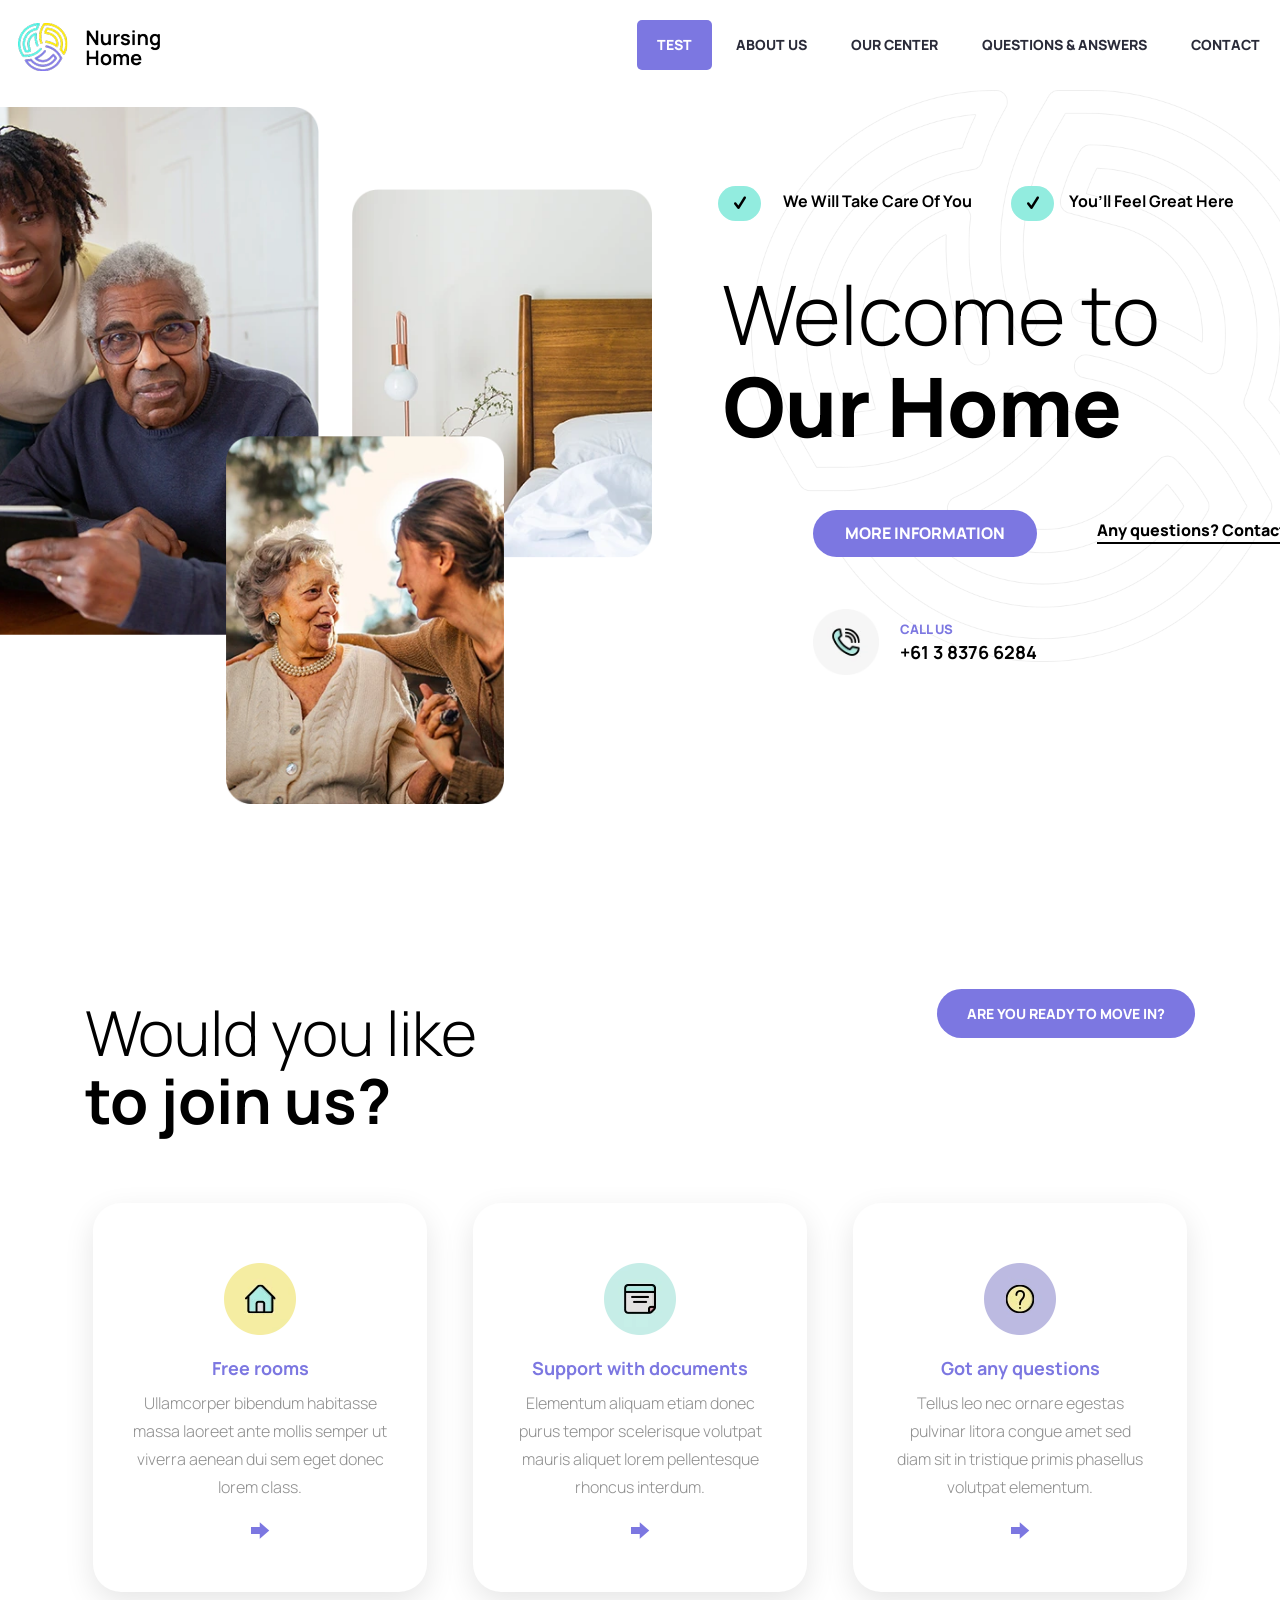
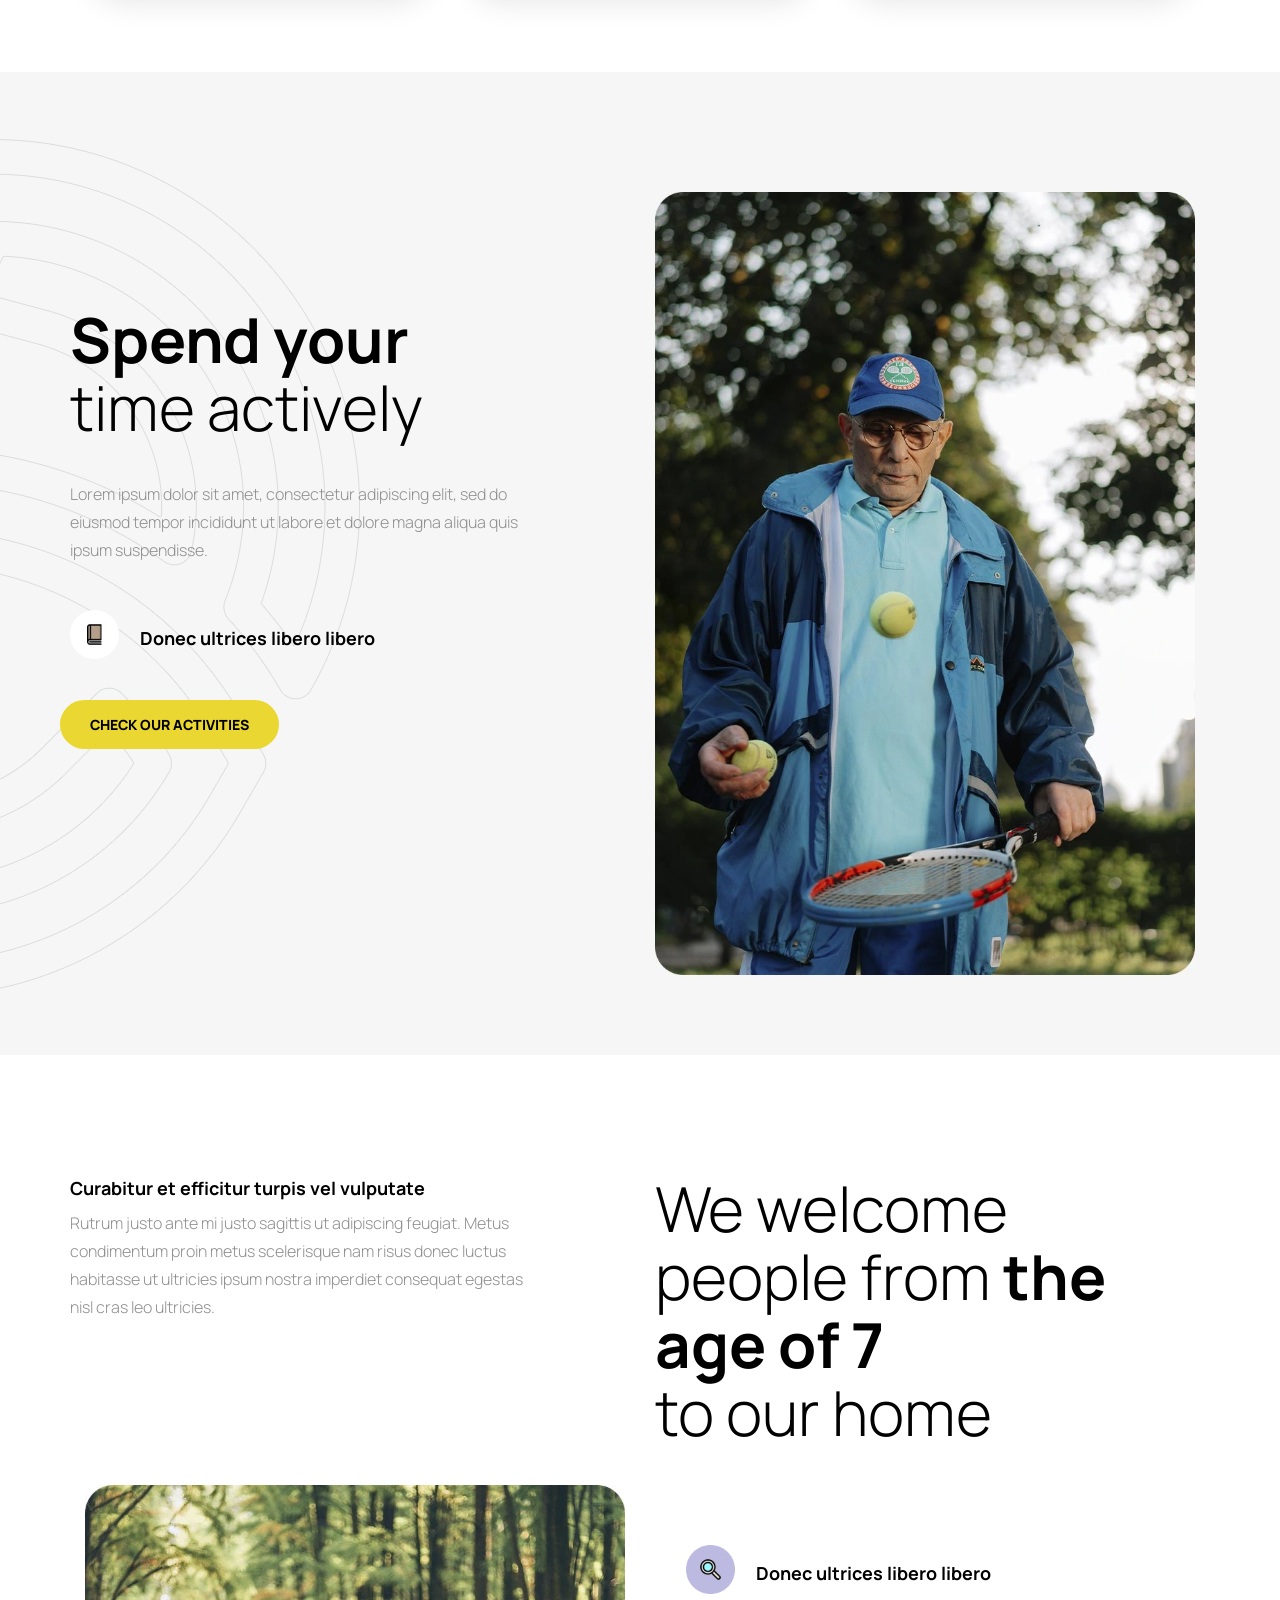
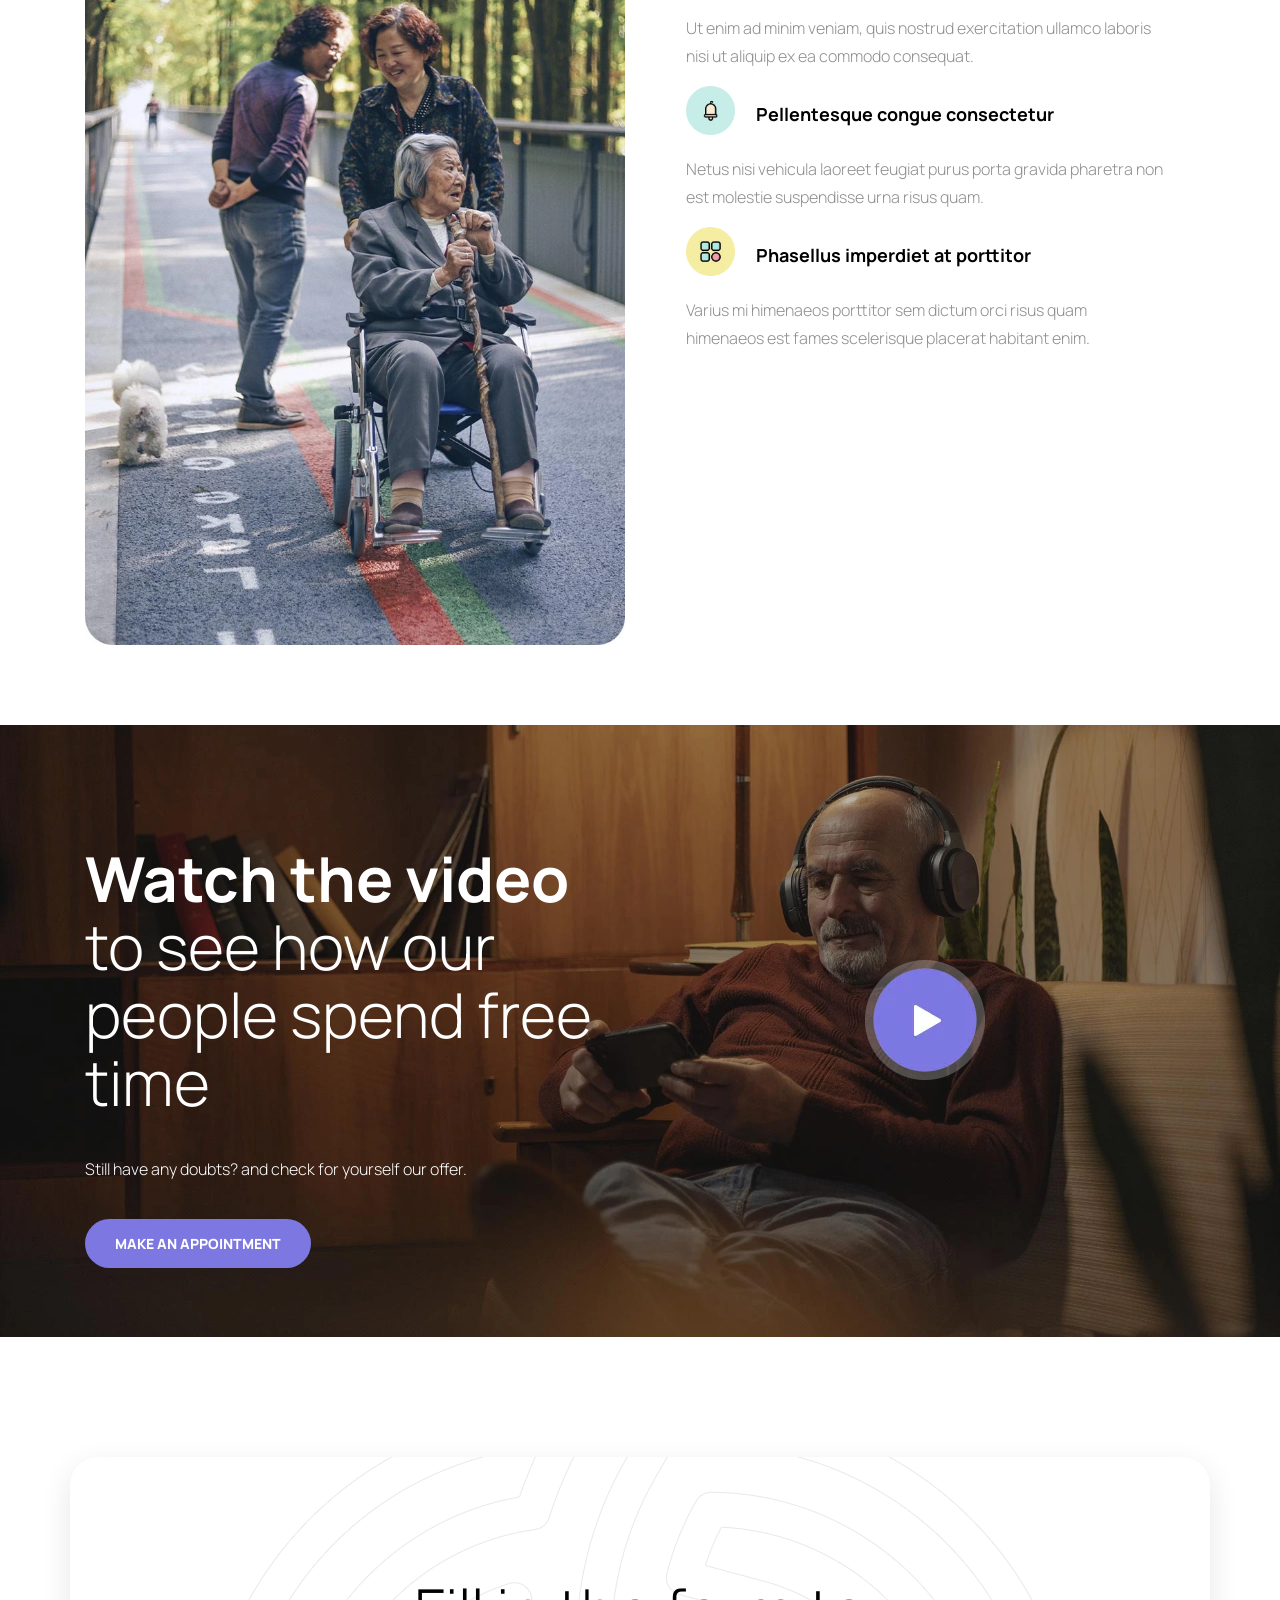
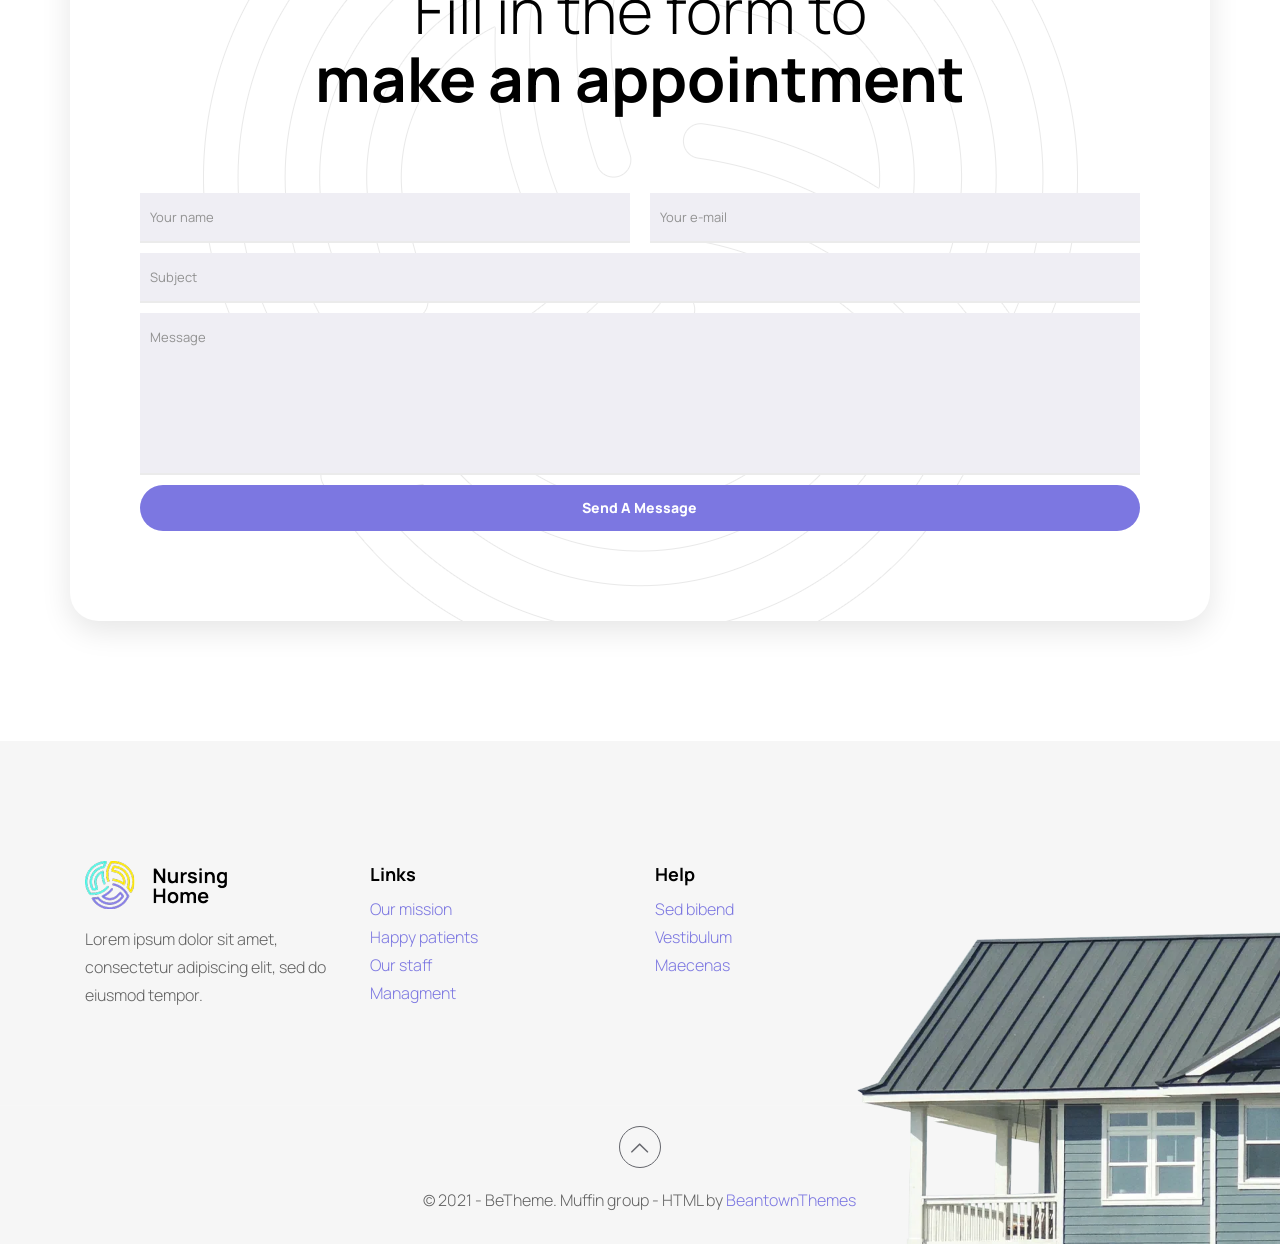
==== commit 0927b3e1: "test" ====
--- a/index.html
+++ b/index.html
@@ -42,7 +42,7 @@
 								<div class="menu_wrapper">
 									<nav id="menu">
 										<ul id="menu-main-menu" class="menu menu-main">
-											<li class="current-menu-item"> <a href="content/nursinghome/index-nursinghome.html"><span>HOME</span></a> </li>
+											<li class="current-menu-item"> <a href="content/nursinghome/index-nursinghome.html"><span>TEST</span></a> </li>
 											<li> <a href="content/nursinghome/about.html"><span>ABOUT US</span></a> </li>
 											<li> <a href="content/nursinghome/center.html"><span>OUR CENTER</span></a> </li>
 											<li> <a href="content/nursinghome/QA.html"><span>QUESTIONS &#038; ANSWERS</span></a> </li>
@@ -384,7 +384,7 @@
 	</div>
 	<div id="body_overlay"></div>
 	<!-- JS -->
-	<script src="js/jquery-3.6.0.min.js"></script>
+	<script src="js/jquery-3.6.0.min.js"></script>
 	<script src="js/jquery-migrate-3.4.0.min.js"></script>
 	<script src="js/mfn.menu.js"></script>
 	<script src="js/jquery.plugins.js"></script>
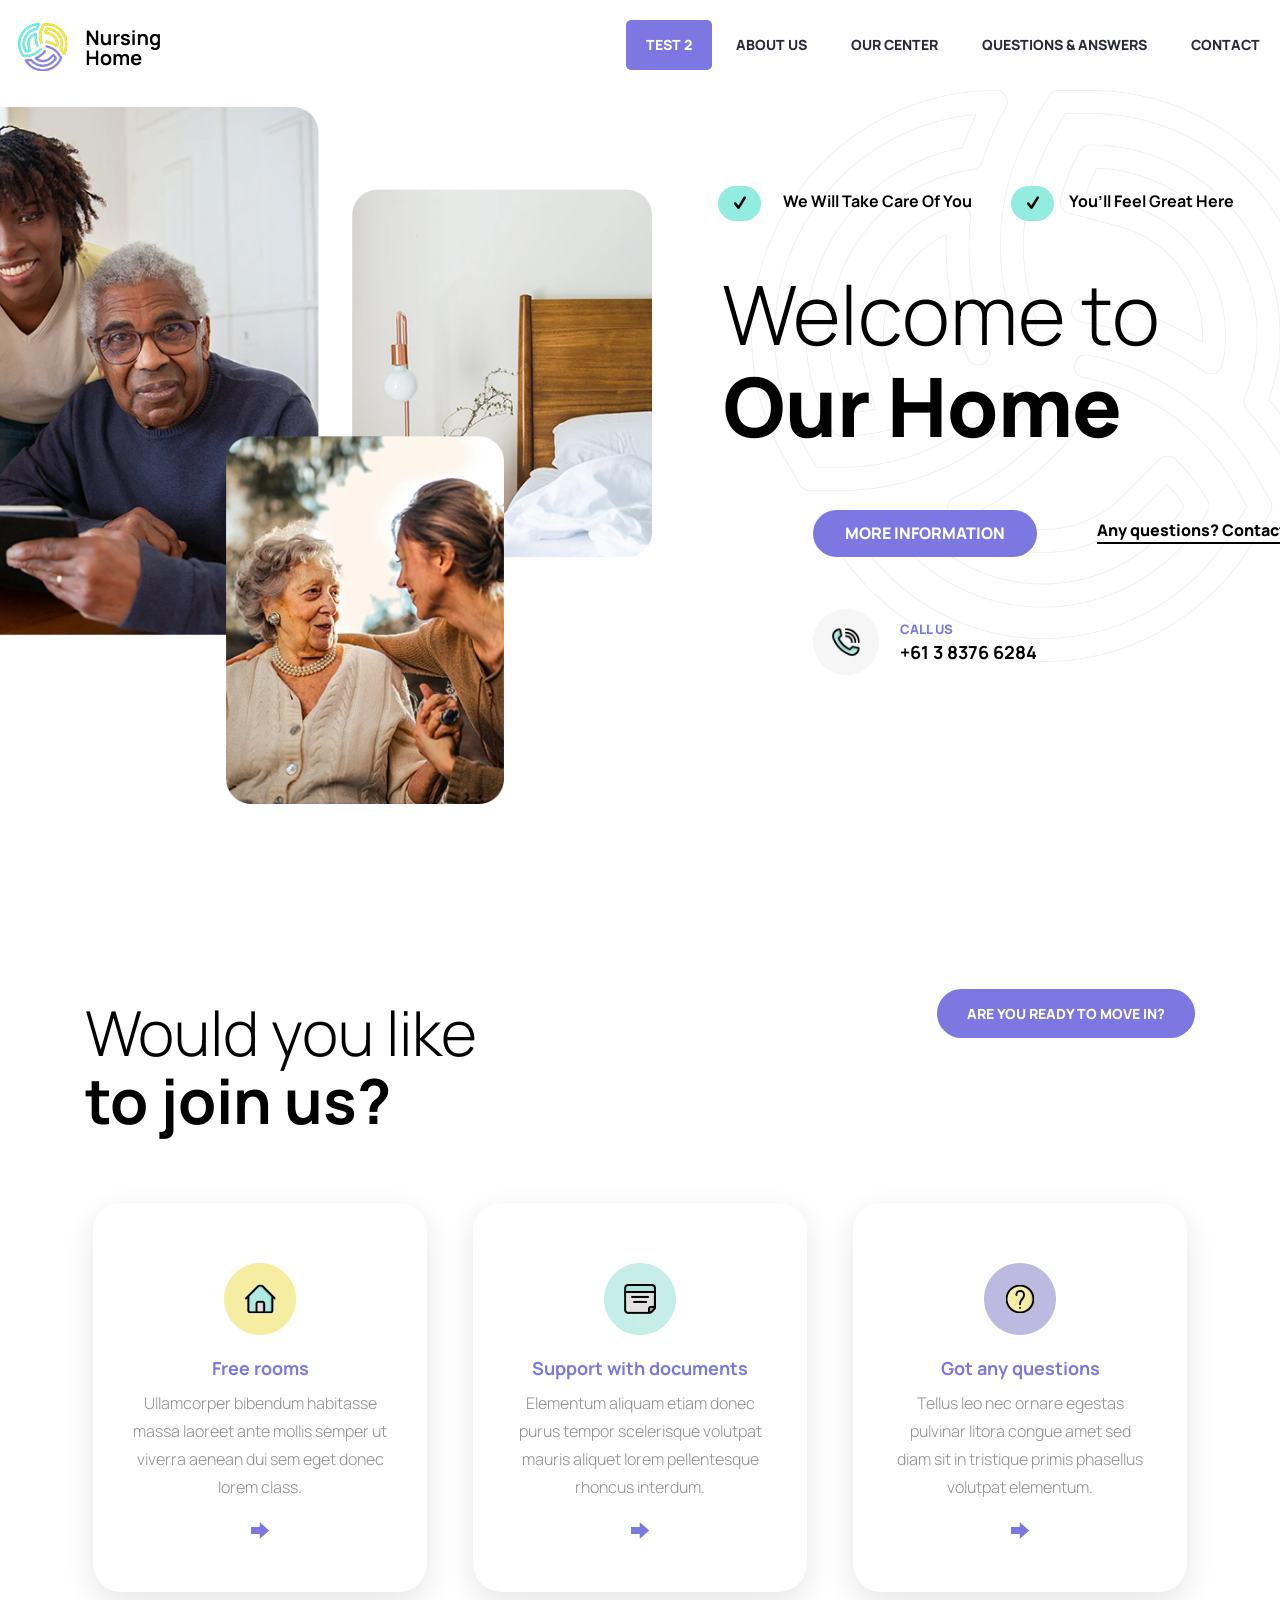
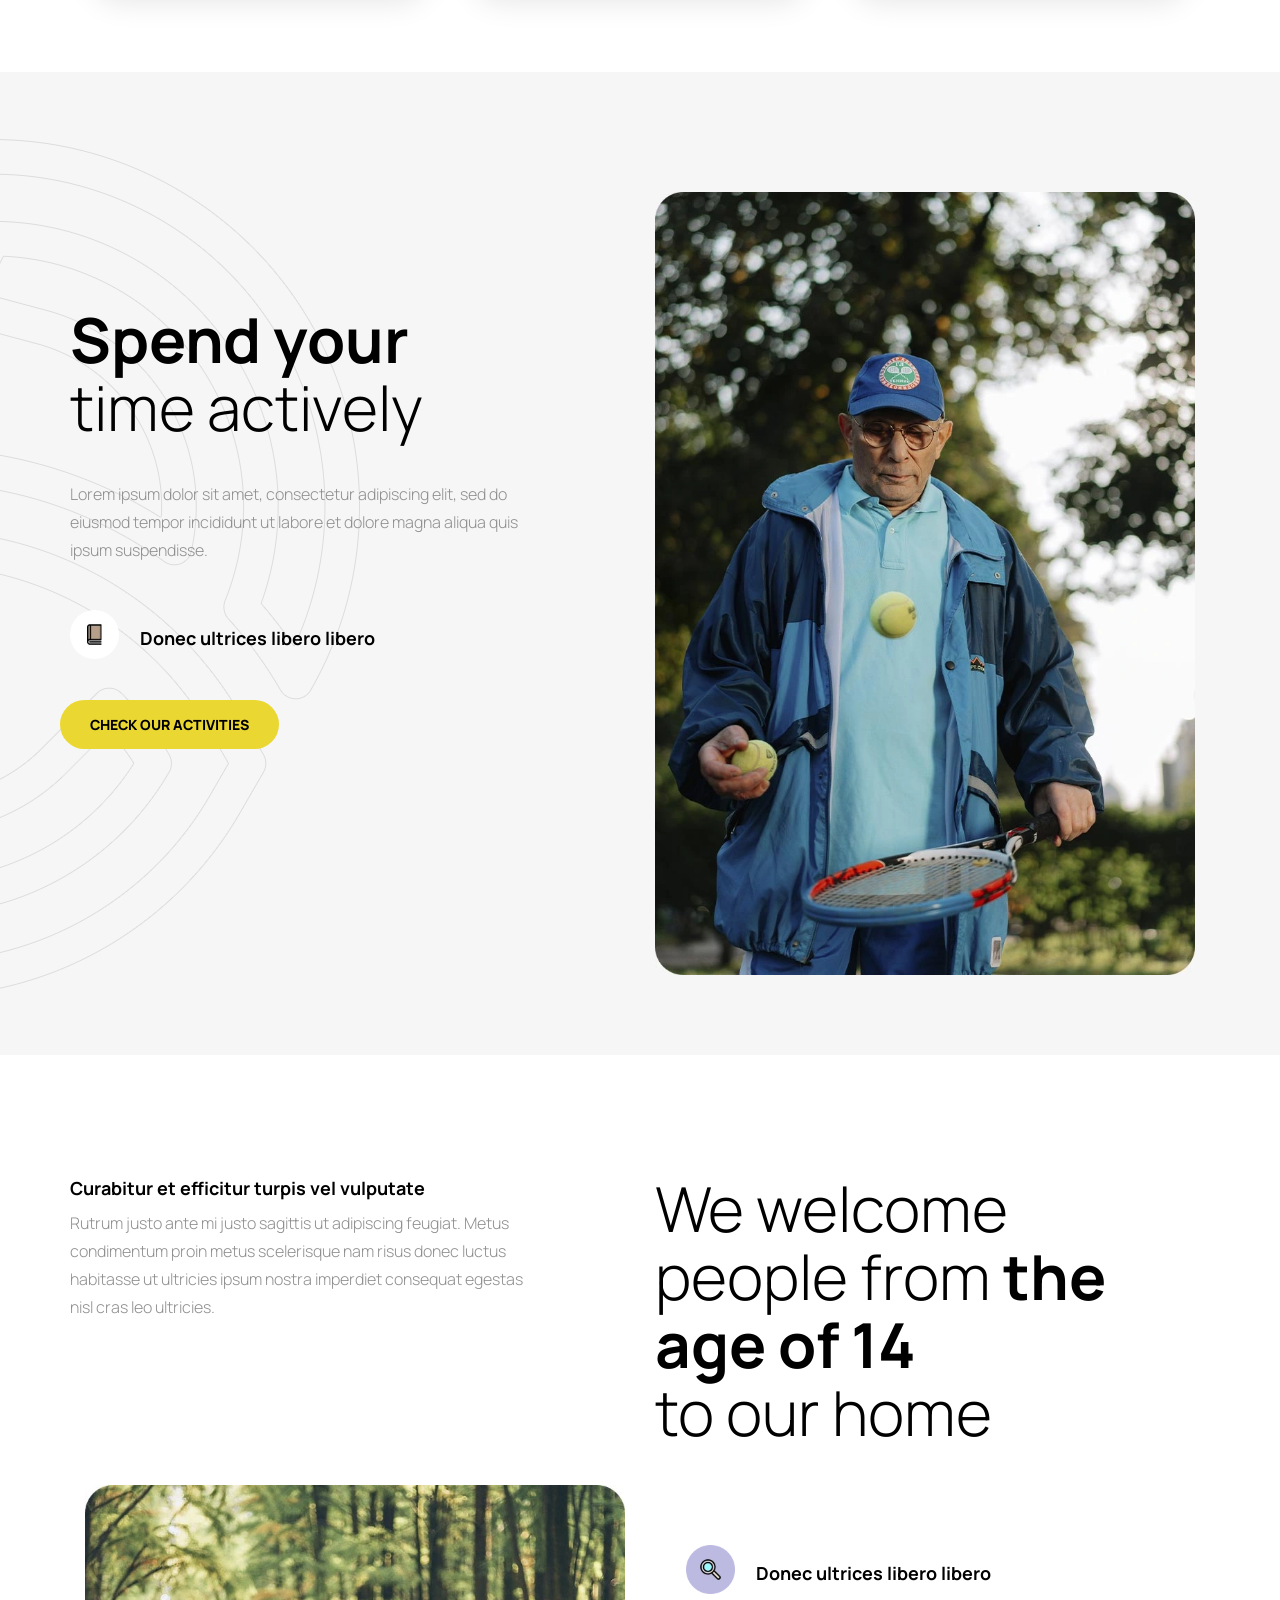
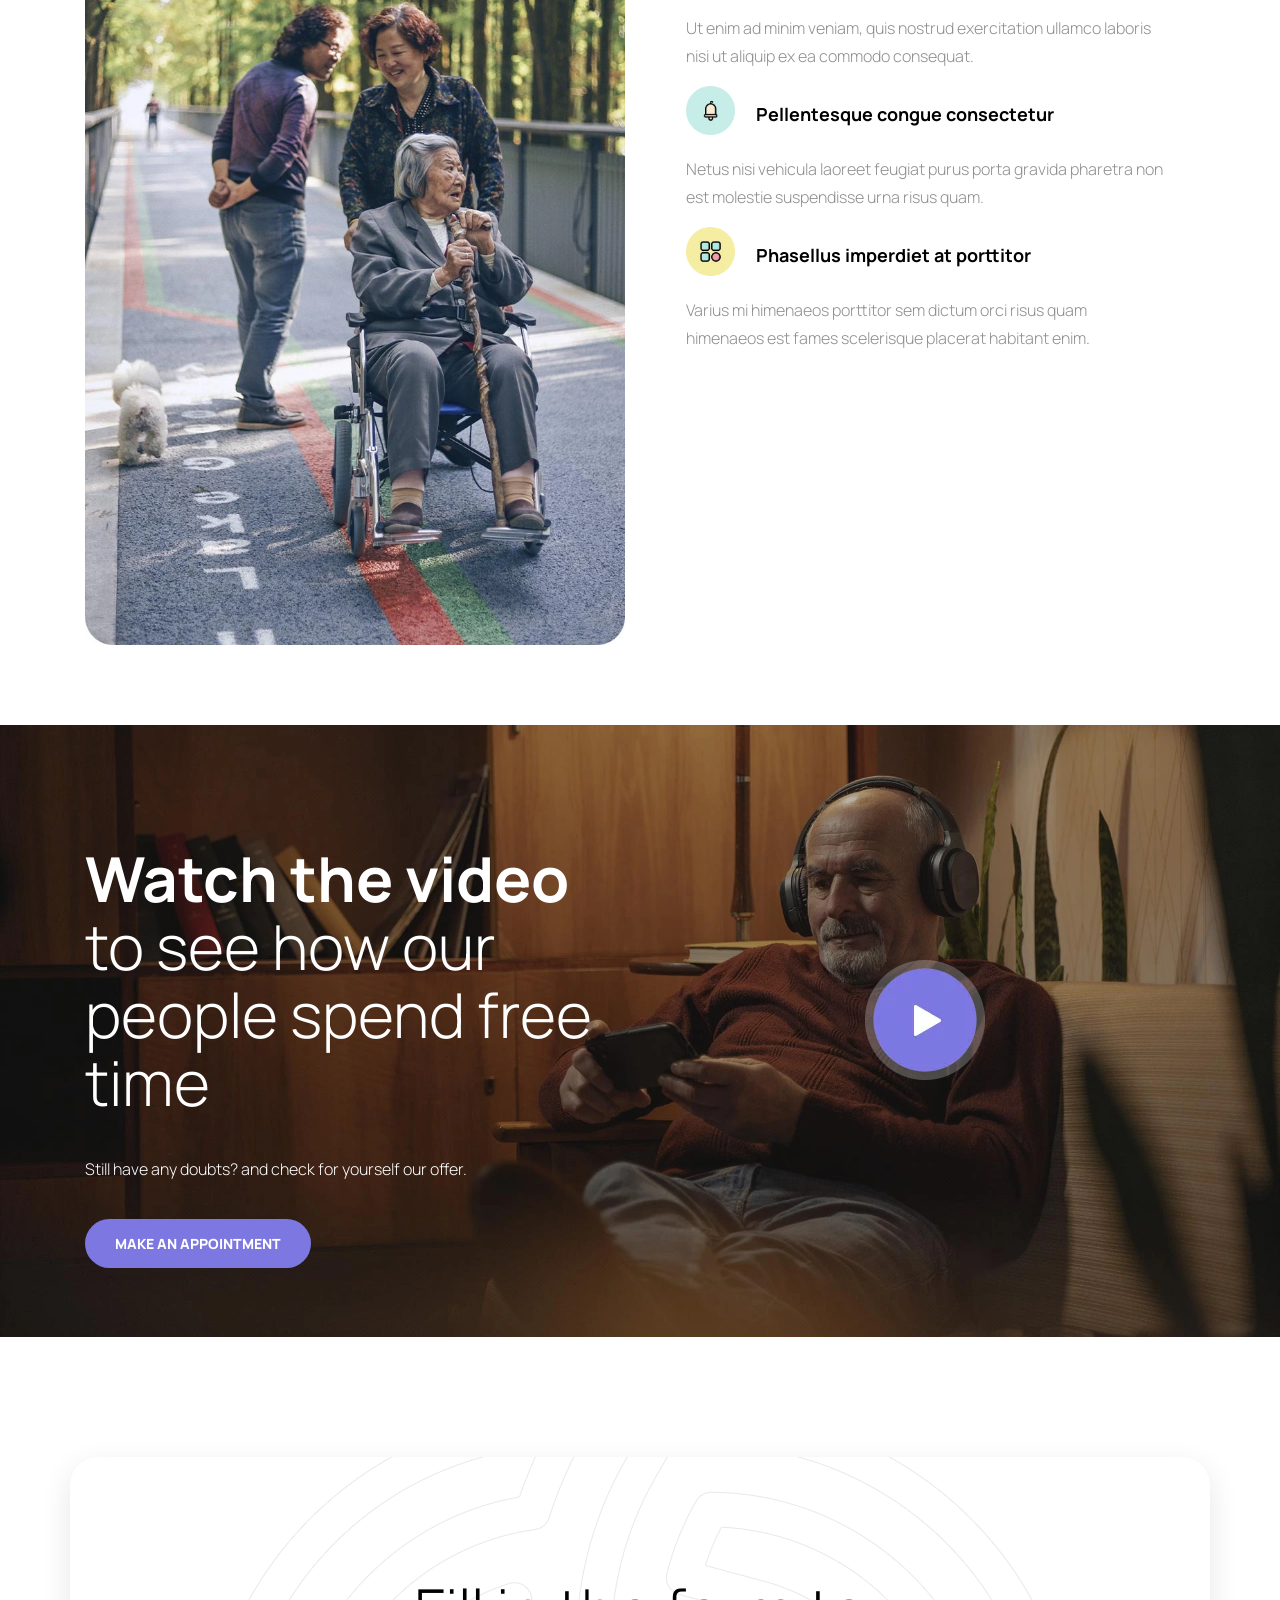
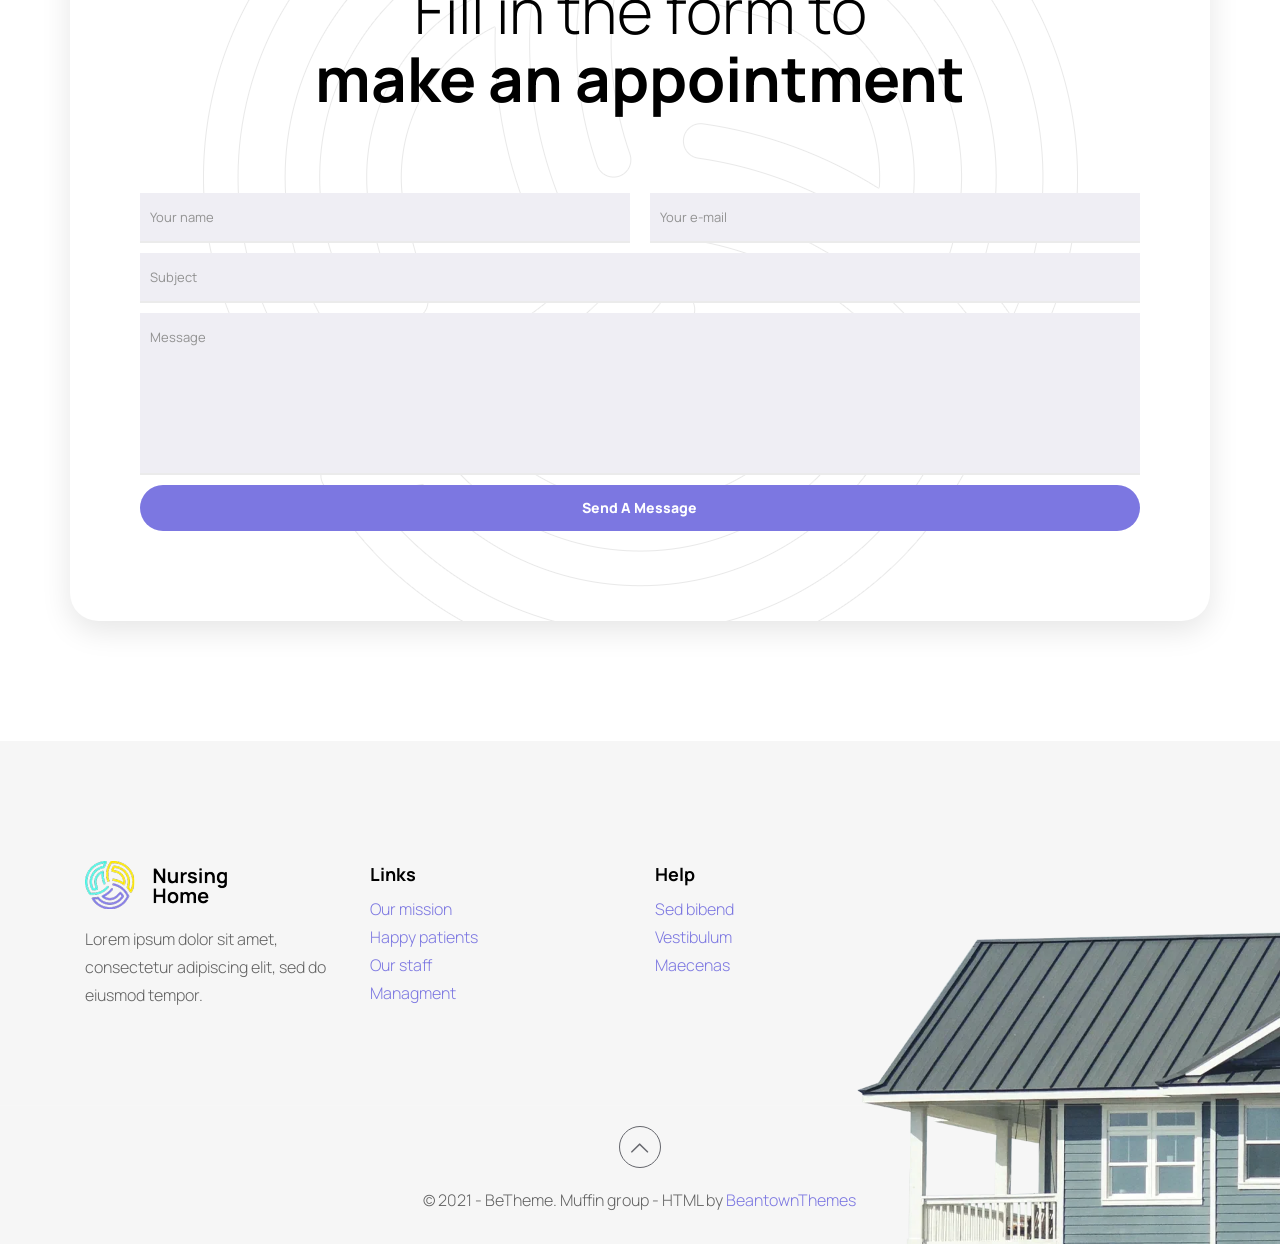
==== commit a25de701: "Update index.html" ====
--- a/index.html
+++ b/index.html
@@ -42,7 +42,7 @@
 								<div class="menu_wrapper">
 									<nav id="menu">
 										<ul id="menu-main-menu" class="menu menu-main">
-											<li class="current-menu-item"> <a href="content/nursinghome/index-nursinghome.html"><span>TEST</span></a> </li>
+											<li class="current-menu-item"> <a href="content/nursinghome/index-nursinghome.html"><span>TEST 2</span></a> </li>
 											<li> <a href="content/nursinghome/about.html"><span>ABOUT US</span></a> </li>
 											<li> <a href="content/nursinghome/center.html"><span>OUR CENTER</span></a> </li>
 											<li> <a href="content/nursinghome/QA.html"><span>QUESTIONS &#038; ANSWERS</span></a> </li>
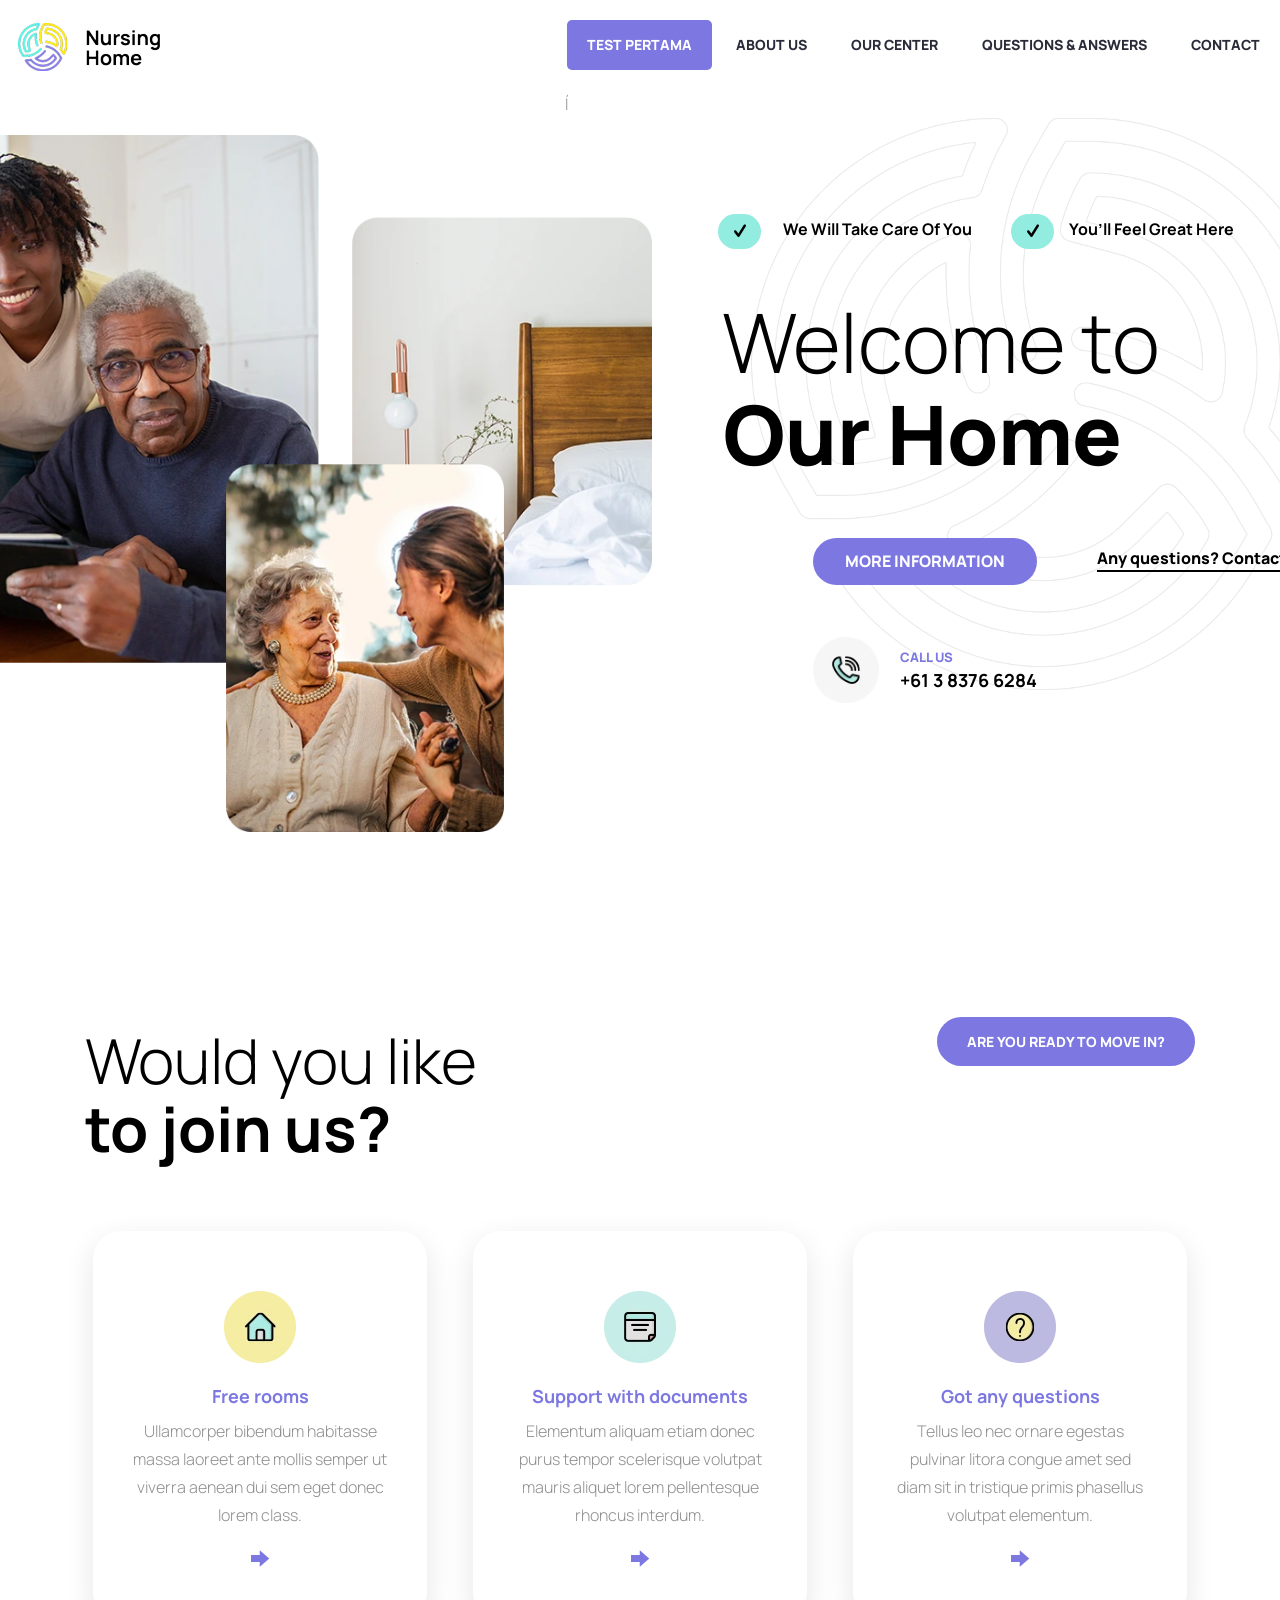
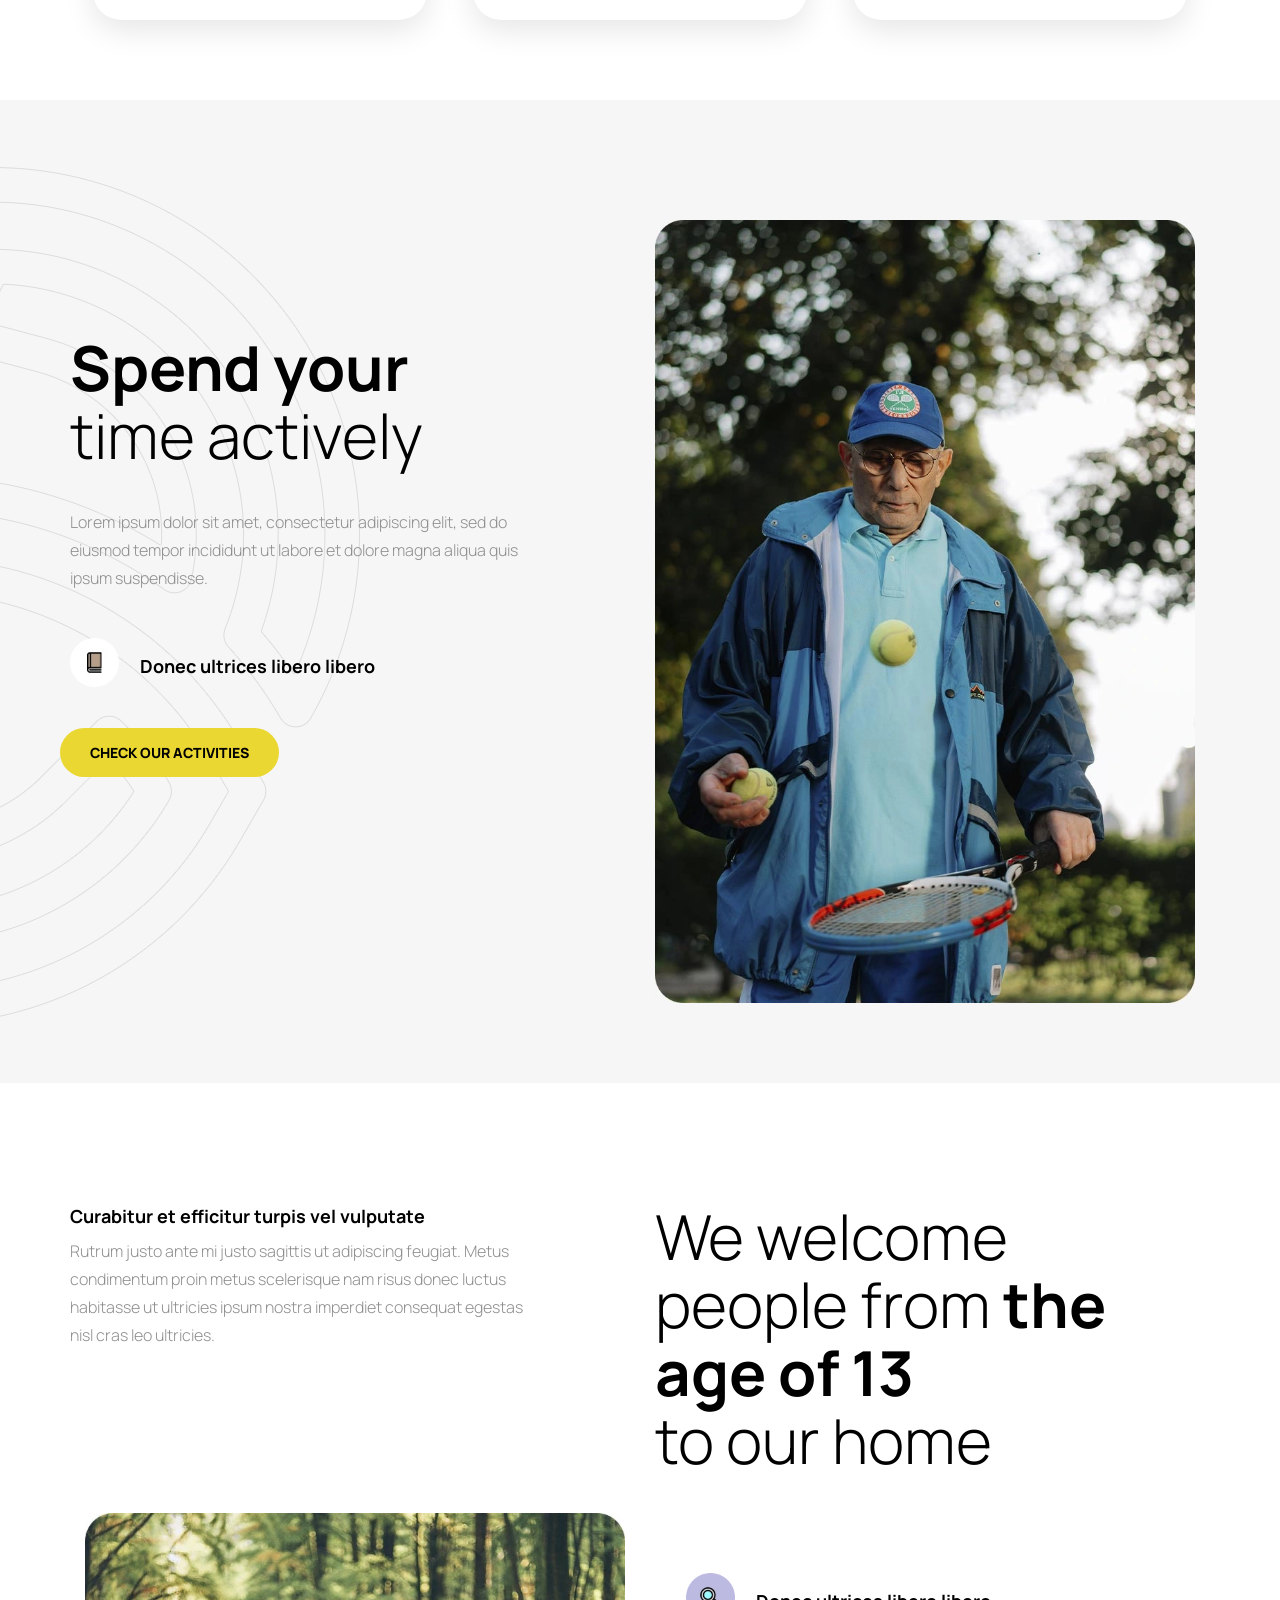
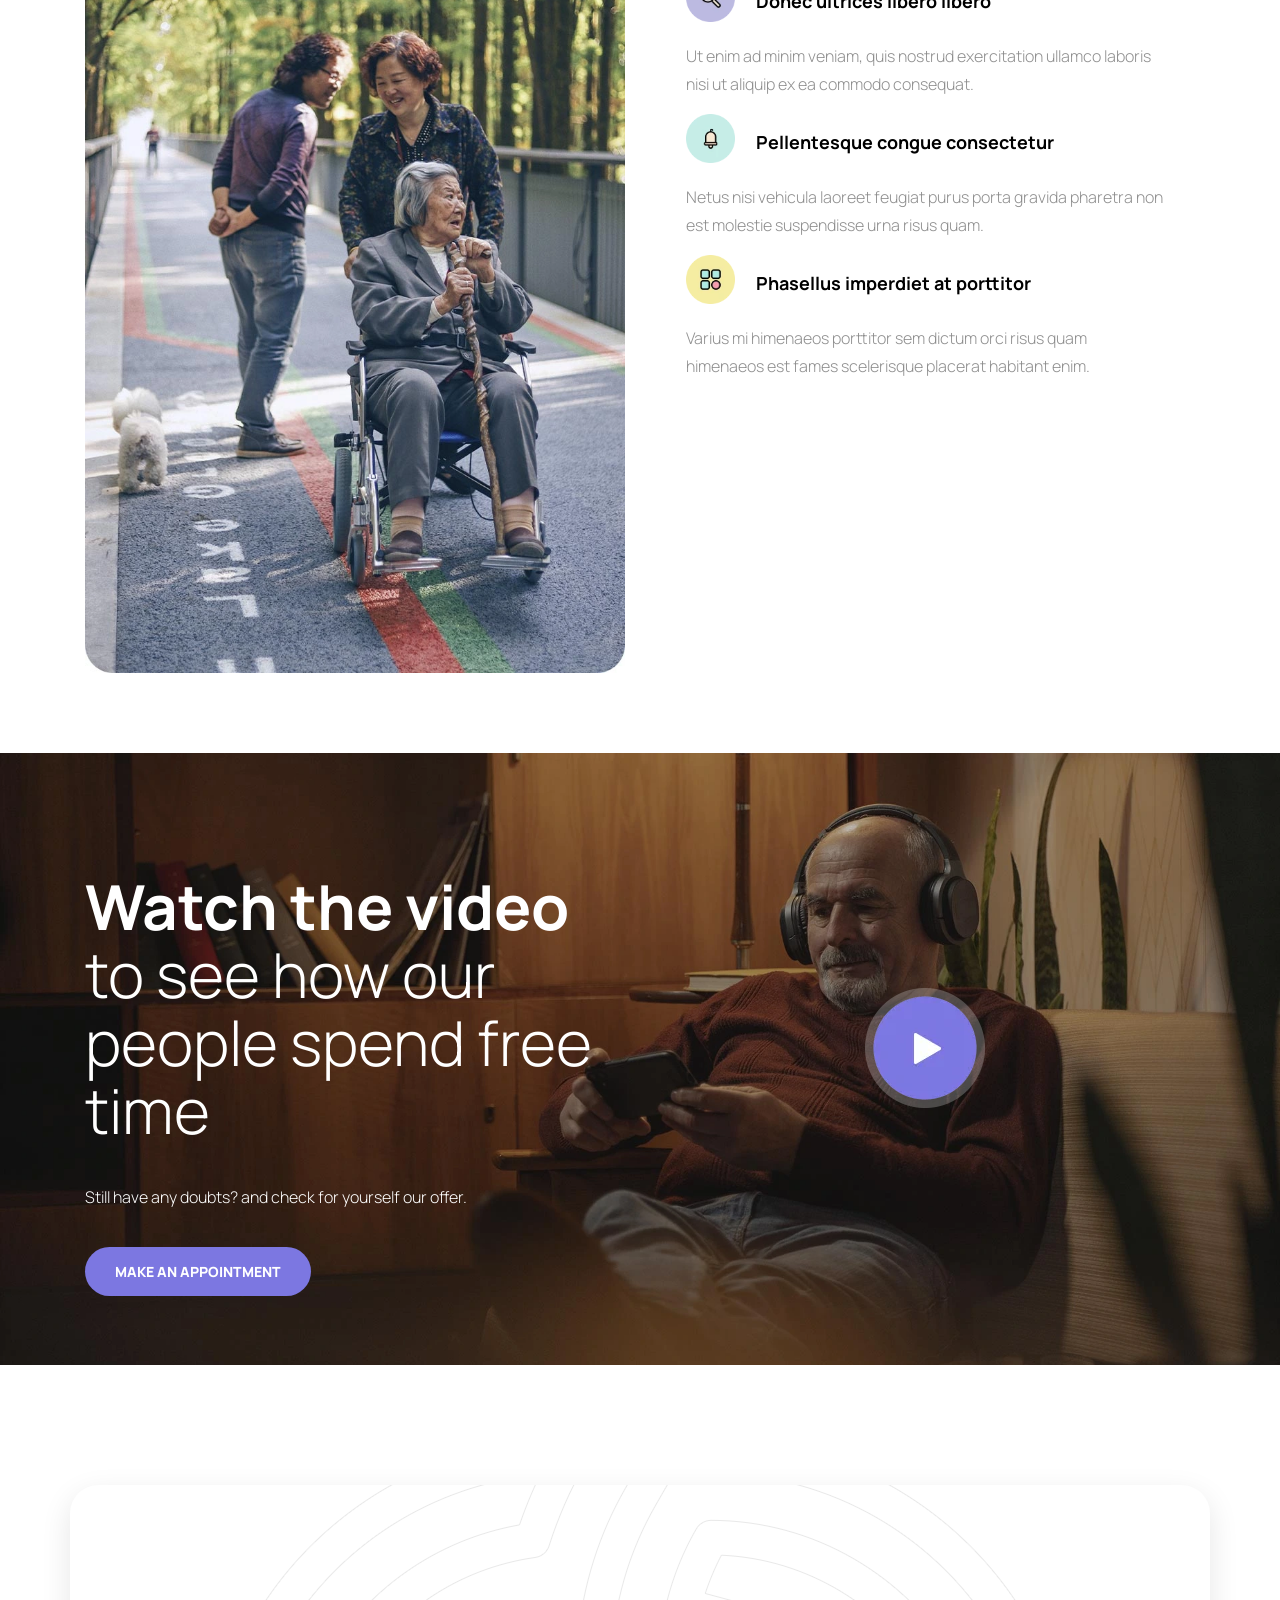
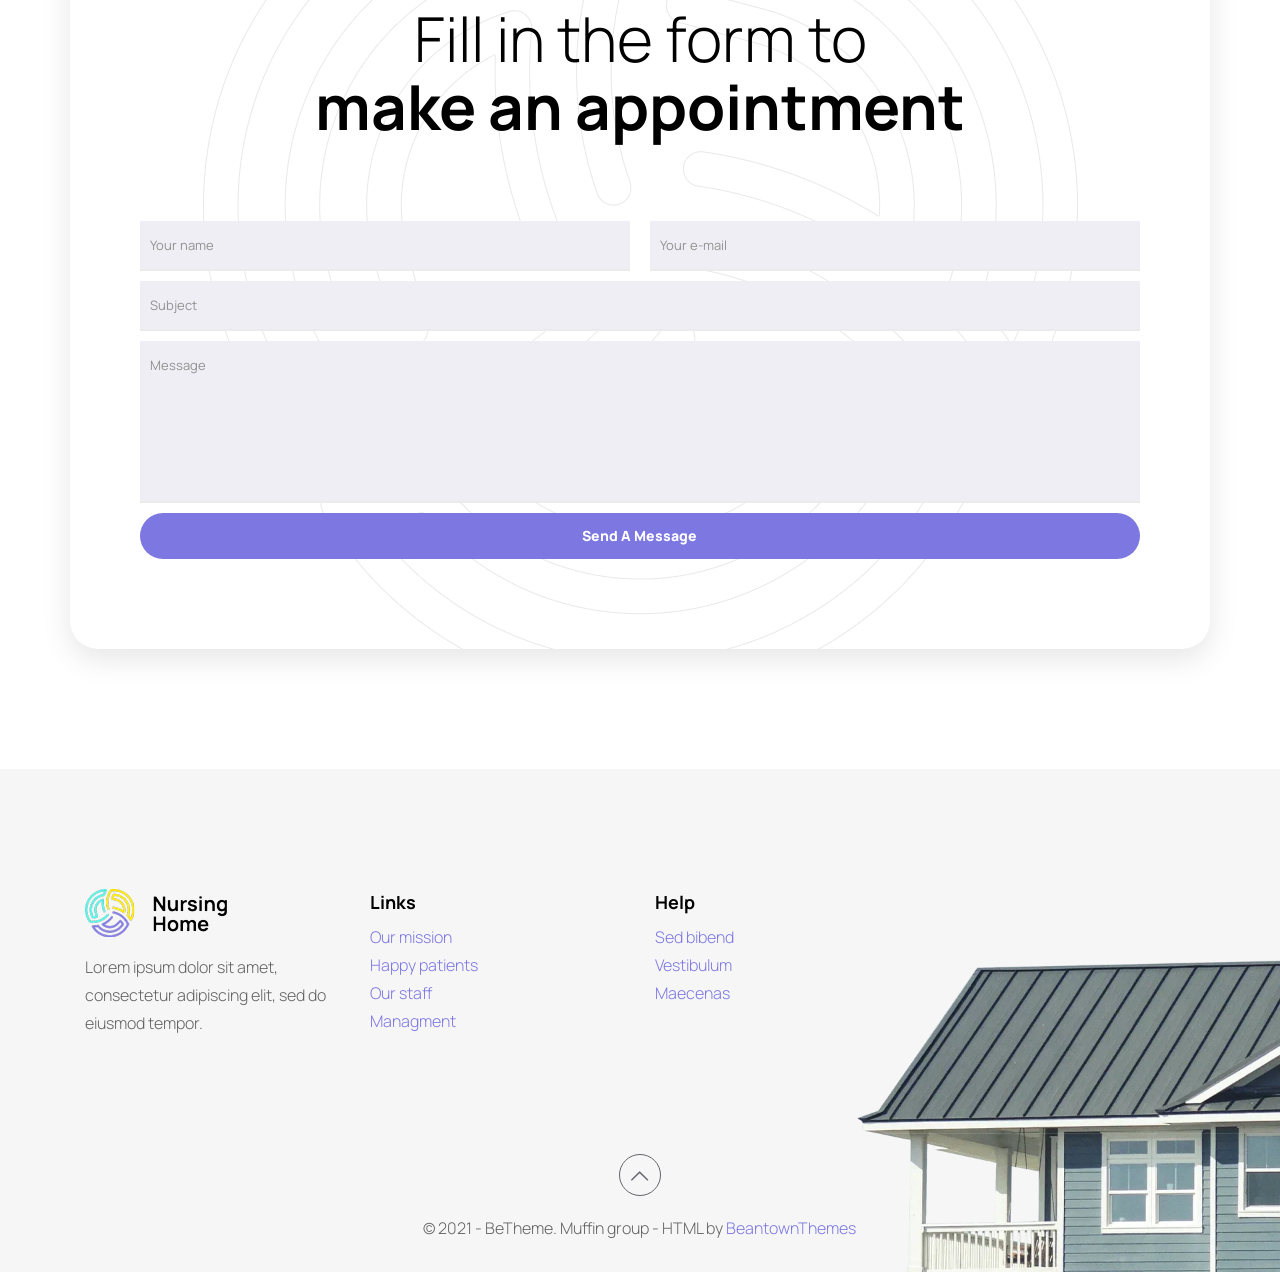
==== commit 17571fdf: "Update index.html" ====
--- a/index.html
+++ b/index.html
@@ -42,12 +42,12 @@
 								<div class="menu_wrapper">
 									<nav id="menu">
 										<ul id="menu-main-menu" class="menu menu-main">
-											<li class="current-menu-item"> <a href="content/nursinghome/index-nursinghome.html"><span>TEST 2</span></a> </li>
+											<li class="current-menu-item"> <a href="content/nursinghome/index-nursinghome.html"><span>TEST PERTAMA</span></a> </li>
 											<li> <a href="content/nursinghome/about.html"><span>ABOUT US</span></a> </li>
 											<li> <a href="content/nursinghome/center.html"><span>OUR CENTER</span></a> </li>
 											<li> <a href="content/nursinghome/QA.html"><span>QUESTIONS &#038; ANSWERS</span></a> </li>
 											<li> <a href="content/nursinghome/contact.html"><span>CONTACT</span></a> </li>
-										</ul>
+										</ul>Í
 									</nav><a class="responsive-menu-toggle" href="#" aria-label="Mobile menu"><i class="icon-menu-fine" aria-hidden="true"></i></a> </div>
 							</div>
 						</div>
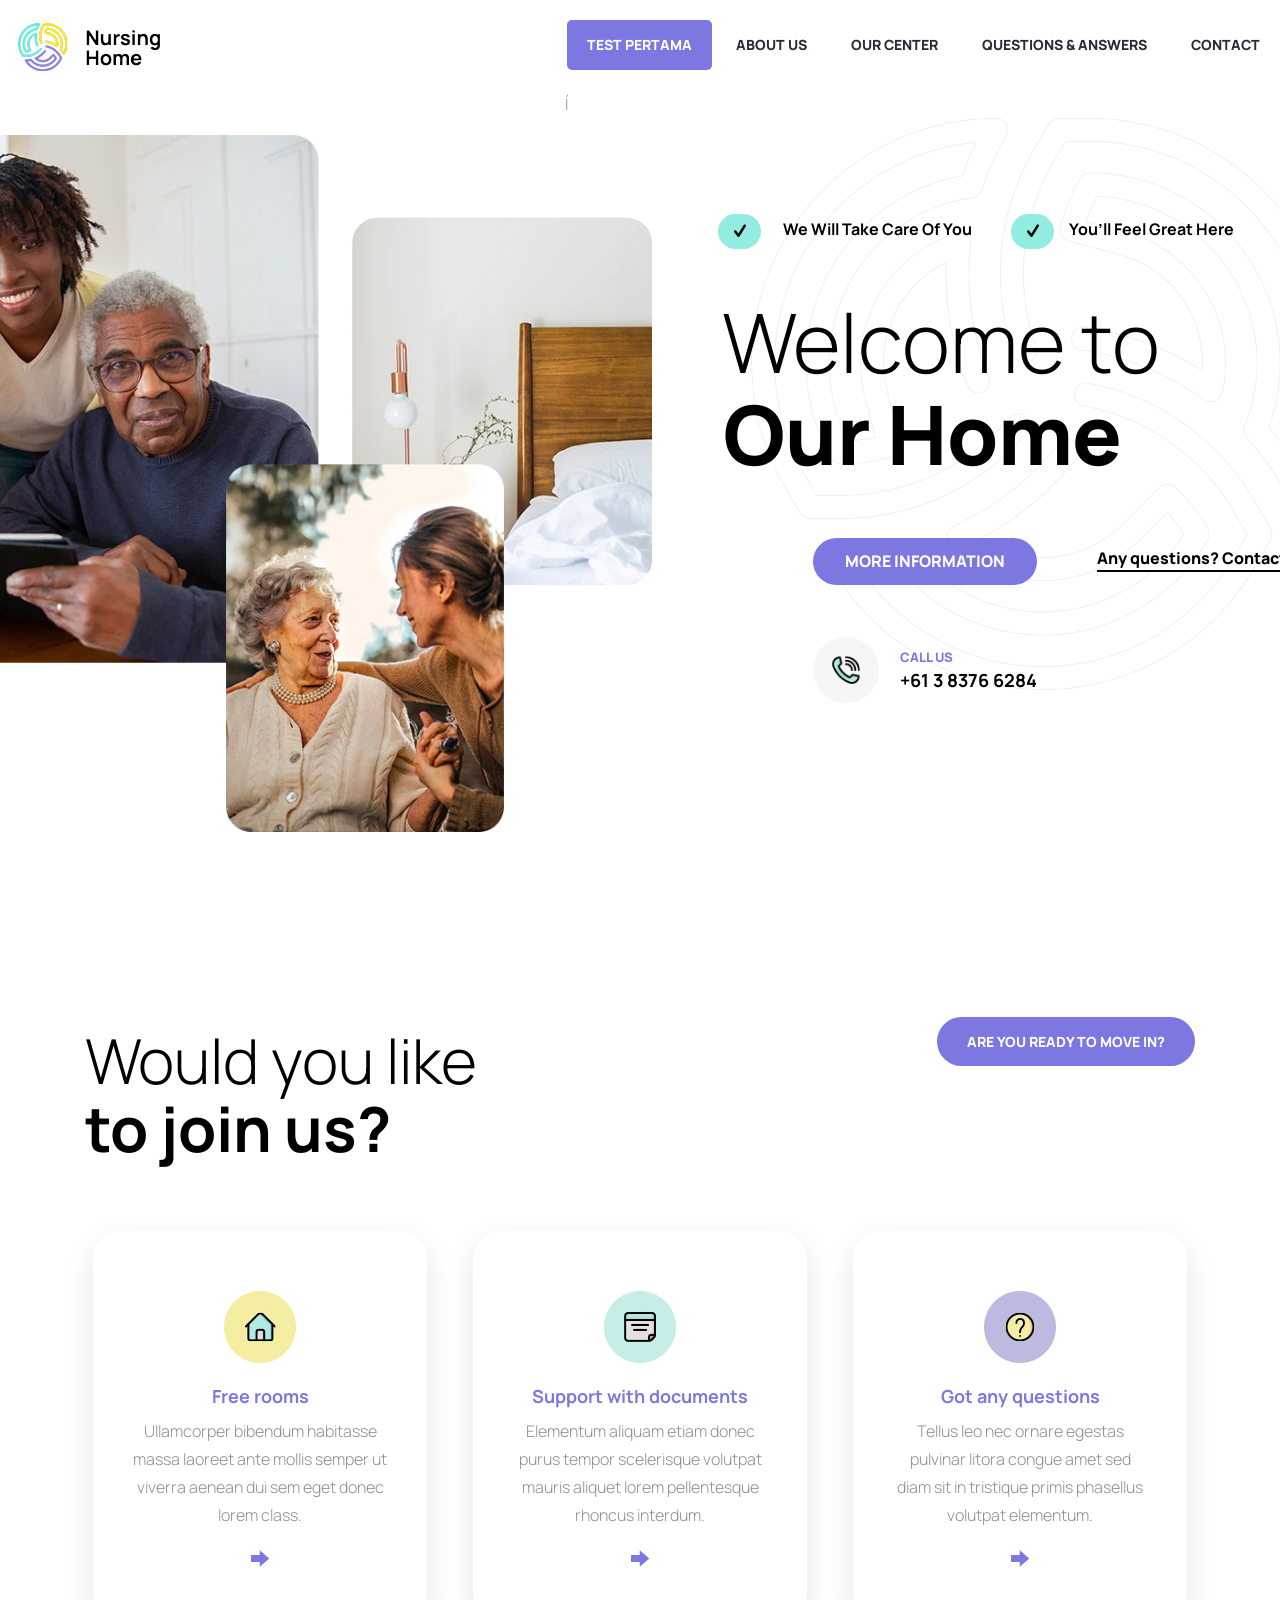
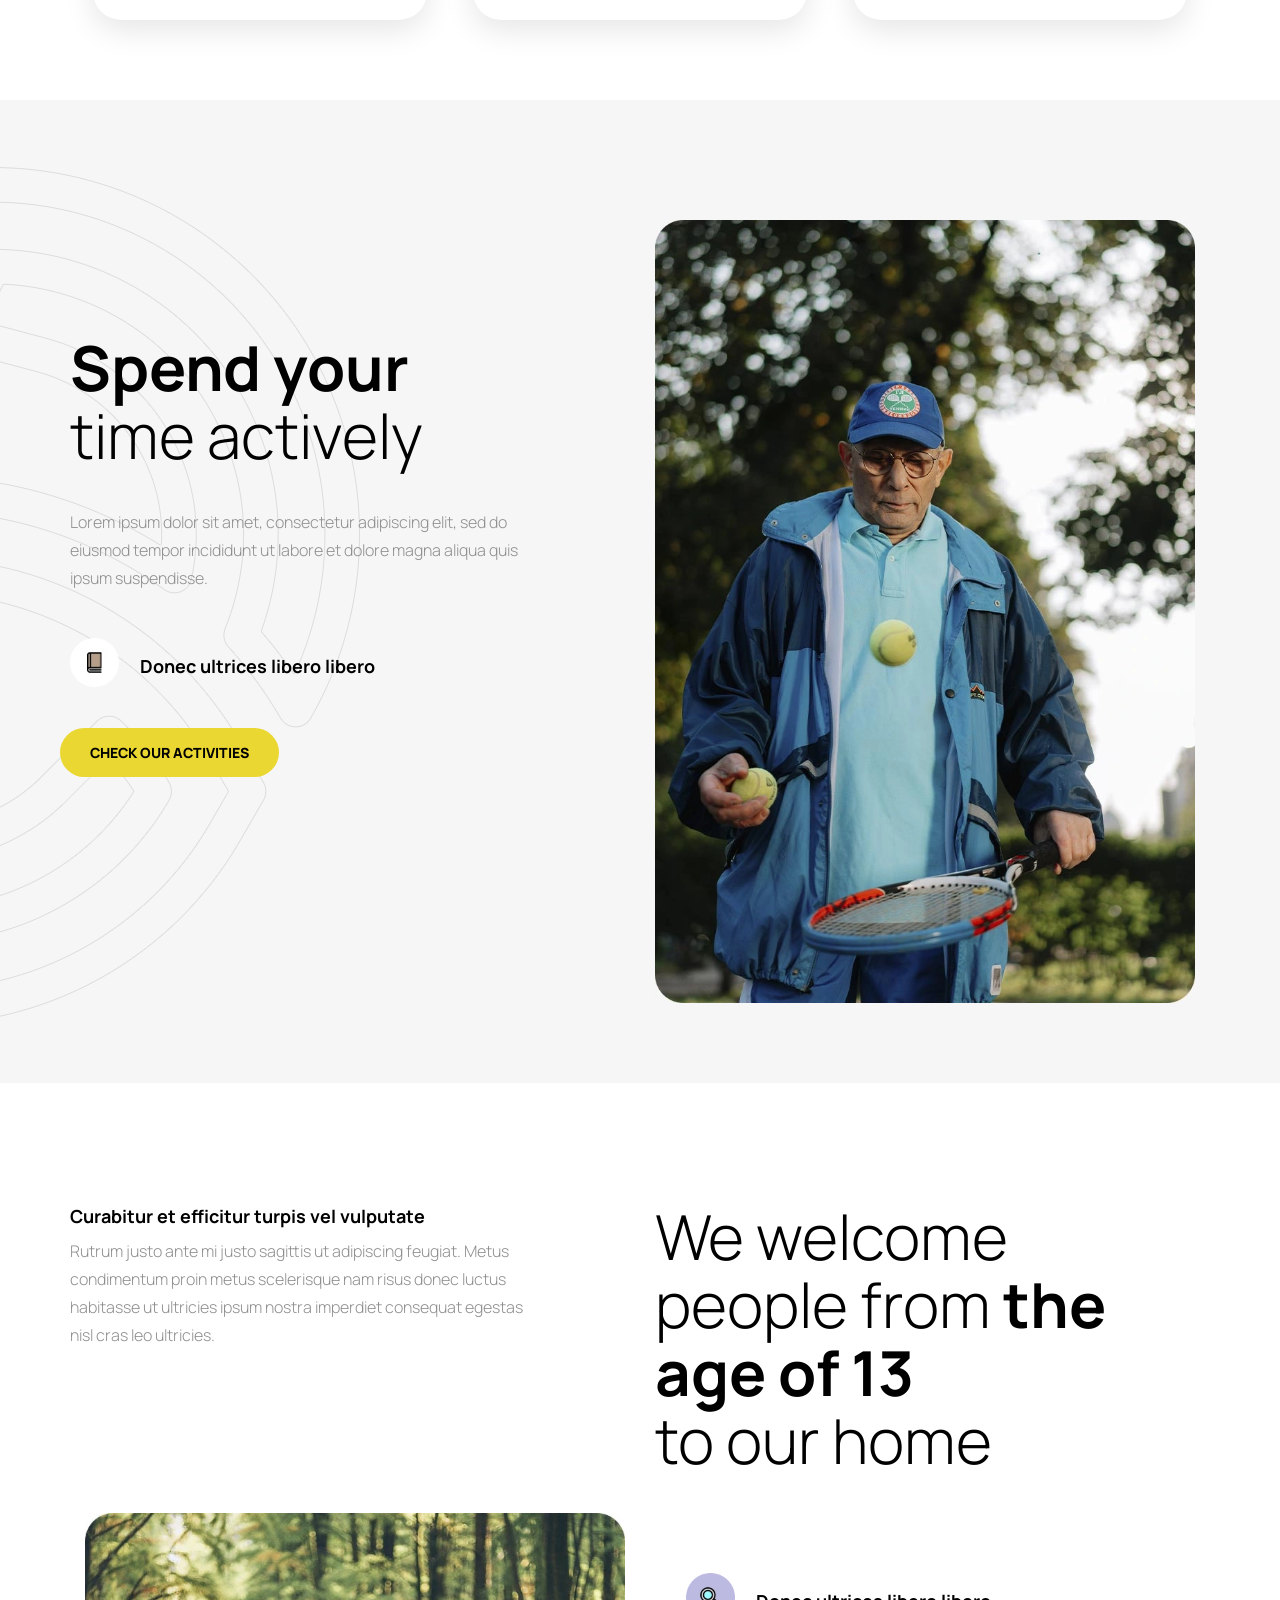
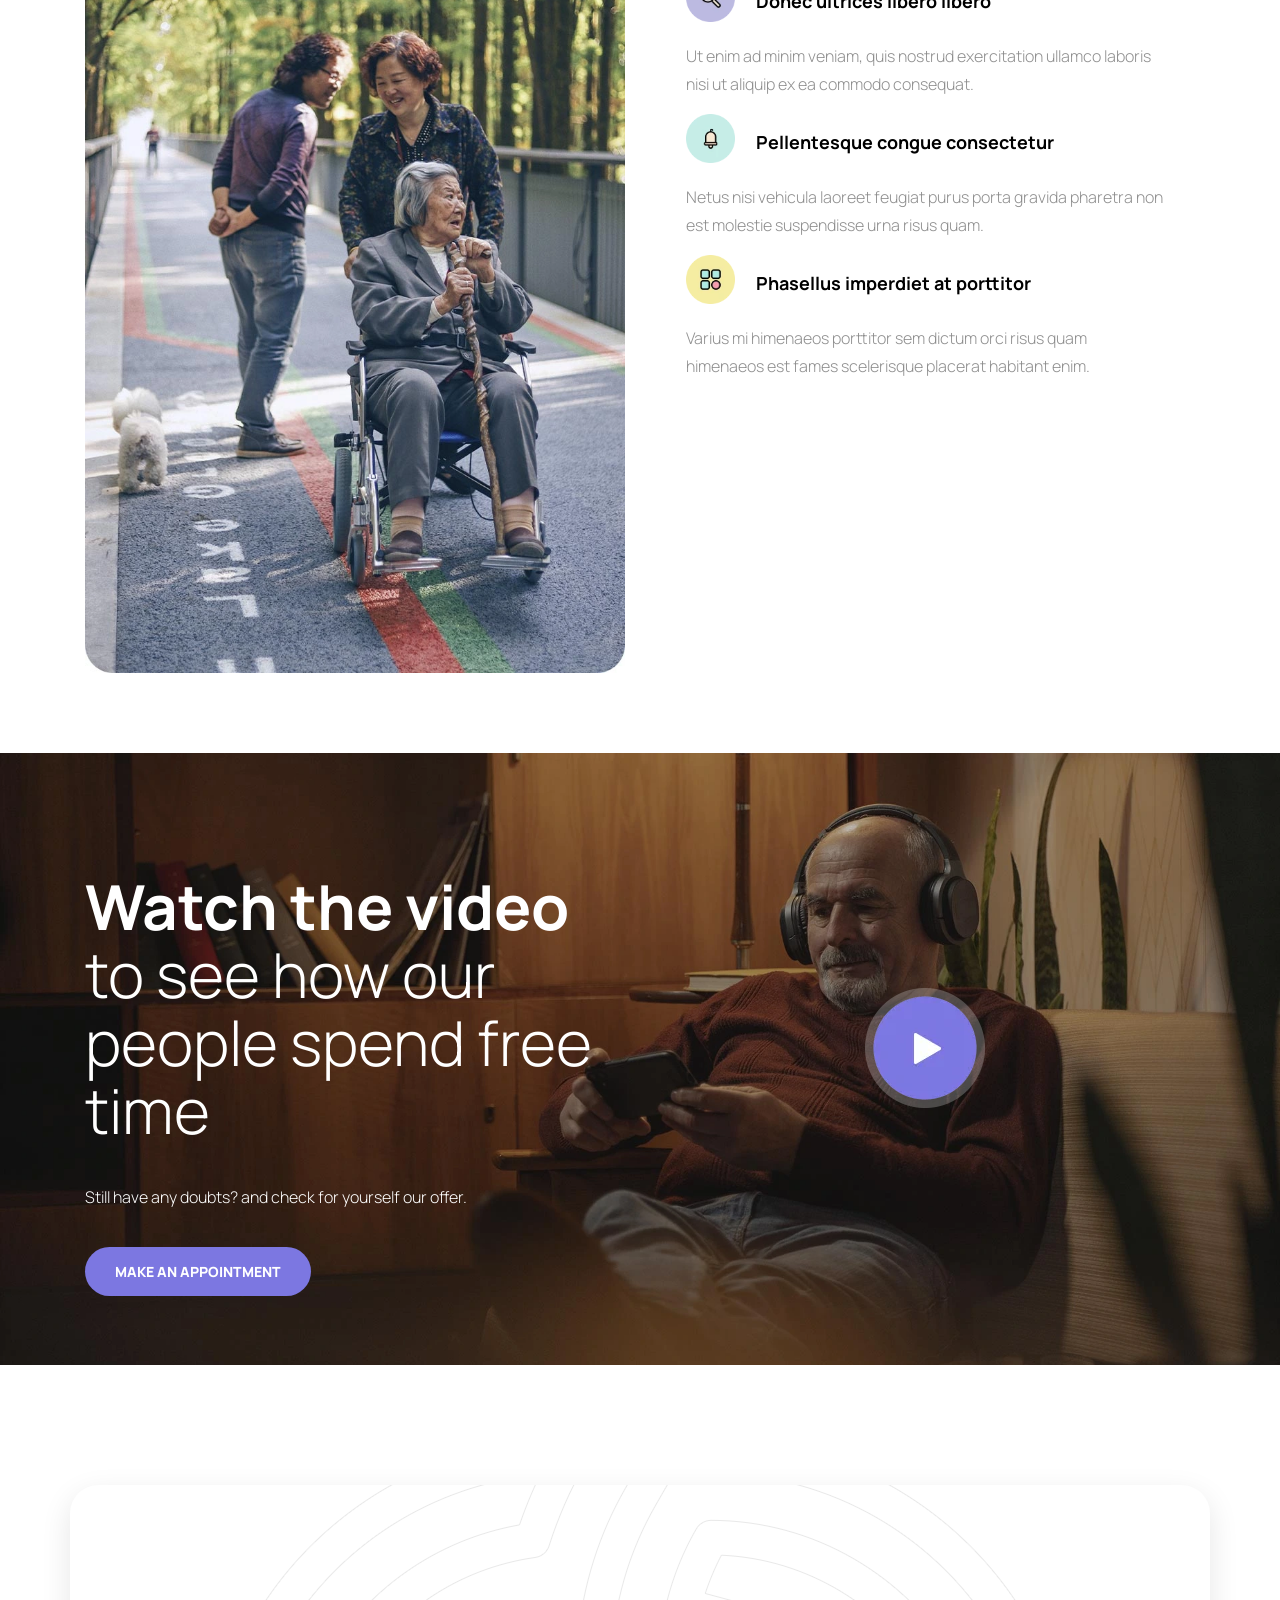
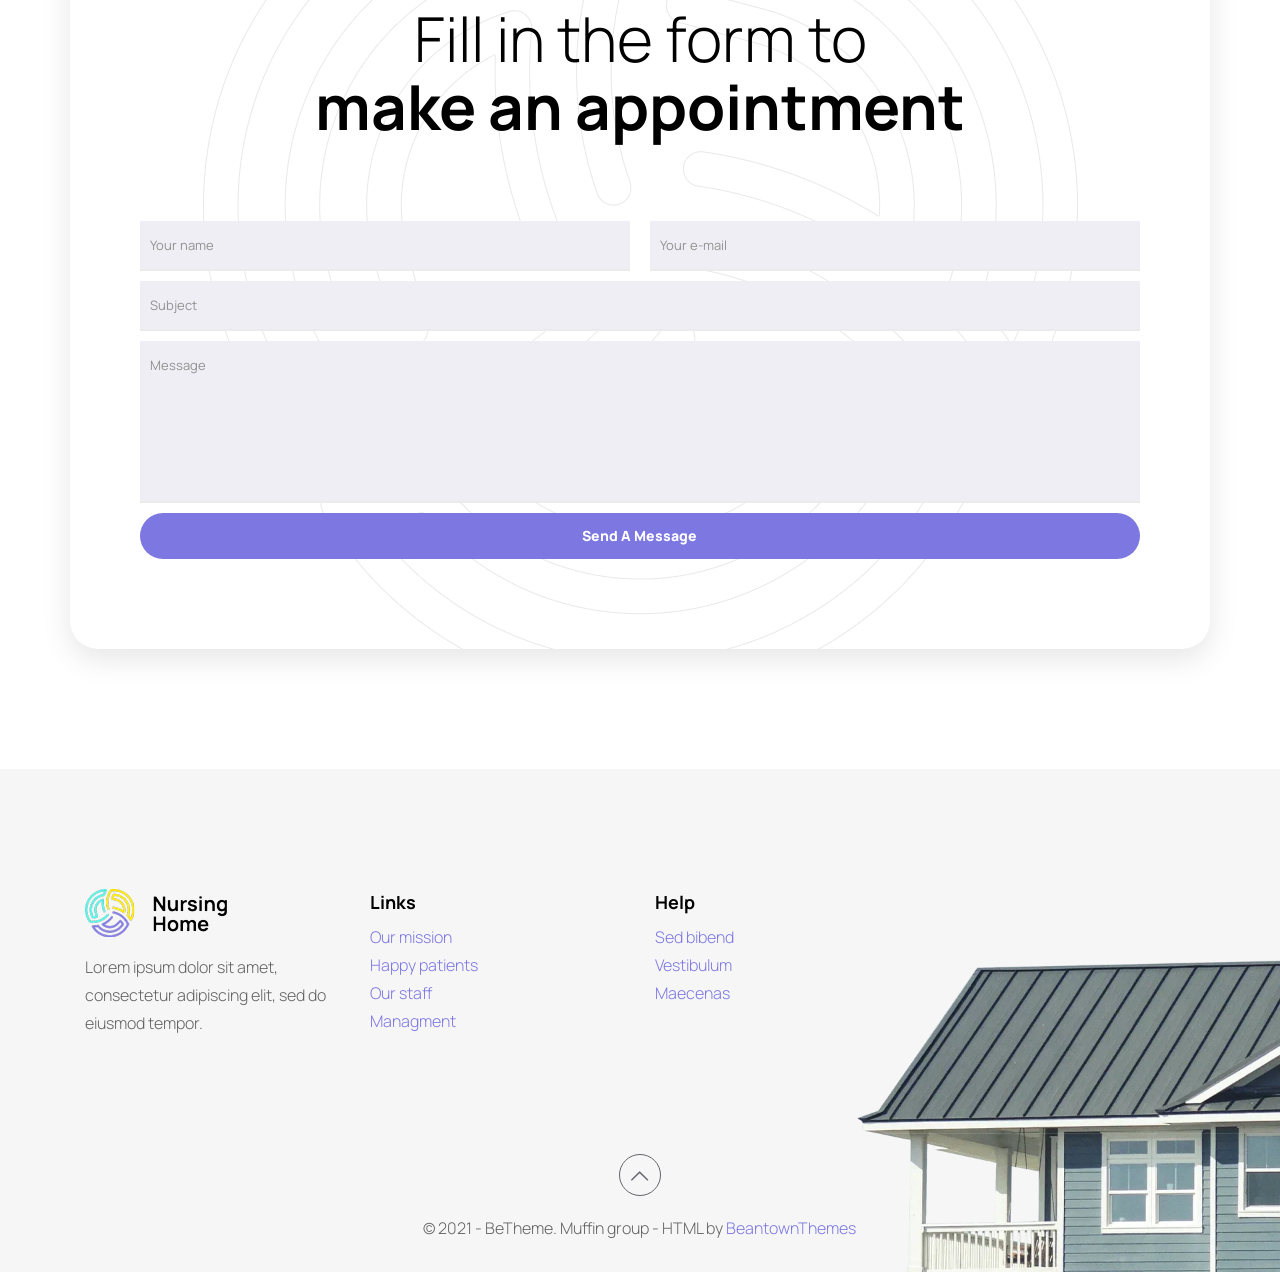
==== commit 2eacc33f: "Update index.html" ====
--- a/index.html
+++ b/index.html
@@ -37,7 +37,7 @@
 						<div class="column one">
 							<div class="top_bar_left clearfix">
 								<div class="logo">
-									<a id="logo" href="index-nursinghome.html" title="Nursinghome - Betheme" data-height="60" data-padding="15"><img class="logo-main scale-with-grid" src="content/nursinghome/images/nursinghome.webp" data-retina="content/nursinghome/images/retina-nursinghome.webp" data-height="48" alt="nursinghome" /><img class="logo-sticky scale-with-grid" src="content/nursinghome/images/nursinghome.webp" data-retina="content/nursinghome/images/retina-nursinghome.webp" data-height="48" alt="nursinghome" /><img class="logo-mobile scale-with-grid" src="content/nursinghome/images/nursinghome.webp" data-retina="content/nursinghome/images/retina-nursinghome.webp" data-height="48" alt="nursinghome" /><img class="logo-mobile-sticky scale-with-grid" src="content/nursinghome/images/nursinghome.webp" data-retina="content/nursinghome/images/retina-nursinghome.webp" data-height="48" alt="nursinghome" /></a>
+									<a id="logo" href="index-nursinghome.html" title="Nursinghome - Betheme" data-height="60" data-padding="15"><img class="logo-main scale-with-grid" src="content/nursinghome/images/nursinghome.webp" data-retina="content/nursinghome/images/" data-height="48" alt="nursinghome" /><img class="logo-sticky scale-with-grid" src="content/nursinghome/images/nursinghome.webp" data-retina="content/nursinghome/images/retina-nursinghome.webp" data-height="48" alt="nursinghome" /><img class="logo-mobile scale-with-grid" src="content/nursinghome/images/nursinghome.webp" data-retina="content/nursinghome/images/retina-nursinghome.webp" data-height="48" alt="nursinghome" /><img class="logo-mobile-sticky scale-with-grid" src="content/nursinghome/images/nursinghome.webp" data-retina="content/nursinghome/images/retina-nursinghome.webp" data-height="48" alt="nursinghome" /></a>
 								</div>
 								<div class="menu_wrapper">
 									<nav id="menu">
